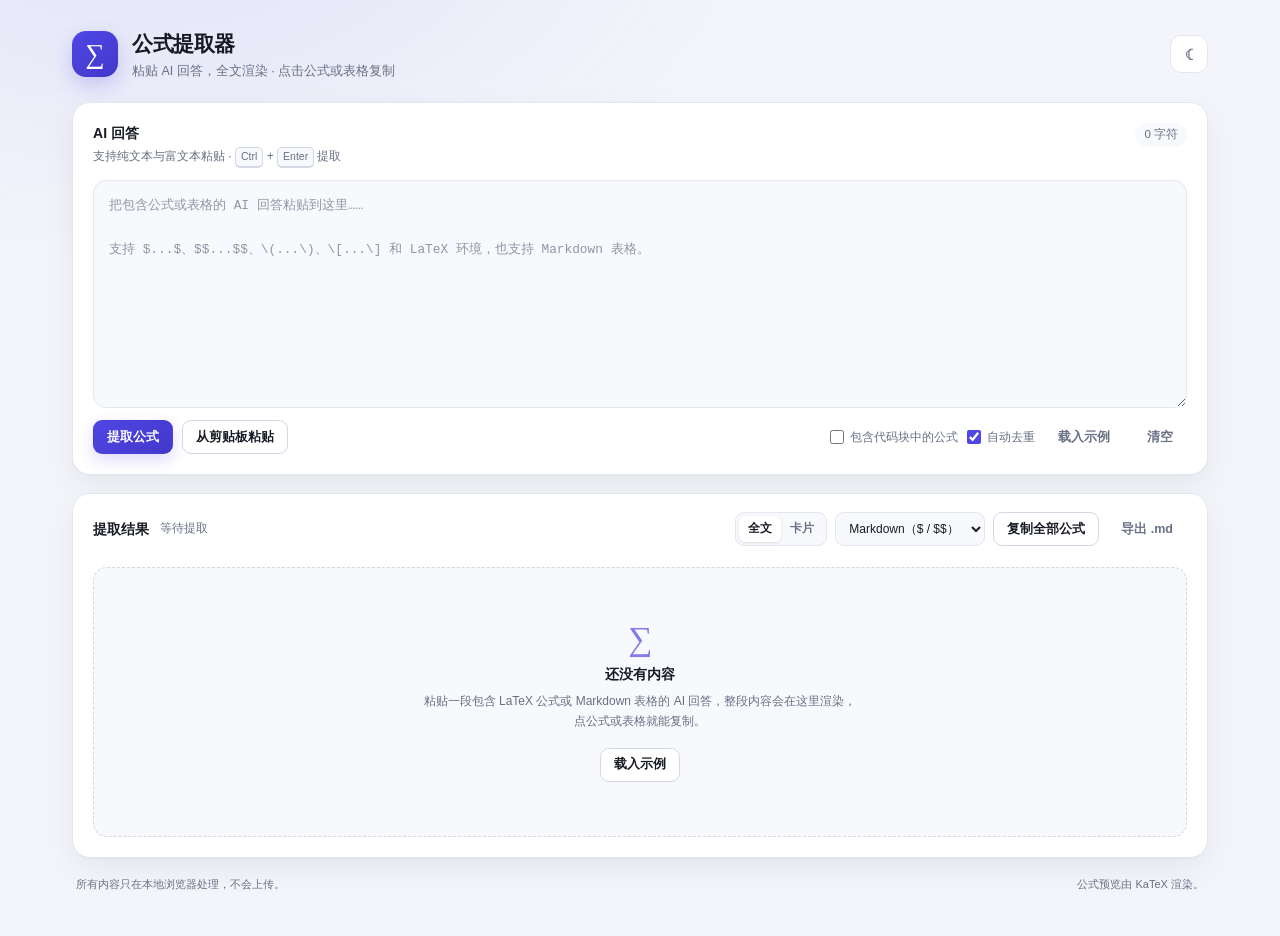
==== index.html @ adb95795 "feat: add cross-selection LaTeX/table copy, full Markdown copy, and Formula Sheet drawer" ====
<!doctype html>
<html lang="zh-CN">
<head>
  <!--
KaTeX is bundled under the MIT License.

The MIT License (MIT)

Copyright (c) 2013-2020 Khan Academy and other contributors

Permission is hereby granted, free of charge, to any person obtaining a copy
of this software and associated documentation files (the "Software"), to deal
in the Software without restriction, including without limitation the rights
to use, copy, modify, merge, publish, distribute, sublicense, and/or sell
copies of the Software, and to permit persons to whom the Software is
furnished to do so, subject to the following conditions:

The above copyright notice and this permission notice shall be included in all
copies or substantial portions of the Software.

THE SOFTWARE IS PROVIDED "AS IS", WITHOUT WARRANTY OF ANY KIND, EXPRESS OR
IMPLIED, INCLUDING BUT NOT LIMITED TO THE WARRANTIES OF MERCHANTABILITY,
FITNESS FOR A PARTICULAR PURPOSE AND NONINFRINGEMENT. IN NO EVENT SHALL THE
AUTHORS OR COPYRIGHT HOLDERS BE LIABLE FOR ANY CLAIM, DAMAGES OR OTHER
LIABILITY, WHETHER IN AN ACTION OF CONTRACT, TORT OR OTHERWISE, ARISING FROM,
OUT OF OR IN CONNECTION WITH THE SOFTWARE OR THE USE OR OTHER DEALINGS IN THE
SOFTWARE.
-->
  <meta charset="utf-8">
  <meta name="viewport" content="width=device-width, initial-scale=1">
  <title>公式提取器</title>
  <script>
    (function () {
      var theme = '';
      try {
        var saved = JSON.parse(localStorage.getItem('formula-extractor:v1') || 'null');
        if (saved) theme = saved.theme;
      } catch (error) {
        theme = '';
      }
      if (theme !== 'dark' && theme !== 'light') {
        theme = window.matchMedia && window.matchMedia('(prefers-color-scheme: dark)').matches ? 'dark' : 'light';
      }
      document.documentElement.dataset.theme = theme;
    })();
  </script>
  <style id="katex-css">@font-face{font-display:block;font-family:KaTeX_AMS;font-style:normal;font-weight:400;src:url([data-uri]) format("woff2")}@font-face{font-display:block;font-family:KaTeX_Caligraphic;font-style:normal;font-weight:700;src:url([data-uri]) format("woff2")}@font-face{font-display:block;font-family:KaTeX_Caligraphic;font-style:normal;font-weight:400;src:url([data-uri]) format("woff2")}@font-face{font-display:block;font-family:KaTeX_Fraktur;font-style:normal;font-weight:700;src:url([data-uri]) format("woff2")}@font-face{font-display:block;font-family:KaTeX_Fraktur;font-style:normal;font-weight:400;src:url([data-uri]) format("woff2")}@font-face{font-display:block;font-family:KaTeX_Main;font-style:normal;font-weight:700;src:url([data-uri]) format("woff2")}@font-face{font-display:block;font-family:KaTeX_Main;font-style:italic;font-weight:700;src:url([data-uri]) format("woff2")}@font-face{font-display:block;font-family:KaTeX_Main;font-style:italic;font-weight:400;src:url([data-uri]) format("woff2")}@font-face{font-display:block;font-family:KaTeX_Main;font-style:normal;font-weight:400;src:url([data-uri]) format("woff2")}@font-face{font-display:block;font-family:KaTeX_Math;font-style:italic;font-weight:700;src:url([data-uri]) format("woff2")}@font-face{font-display:block;font-family:KaTeX_Math;font-style:italic;font-weight:400;src:url([data-uri]) format("woff2")}@font-face{font-display:block;font-family:"KaTeX_SansSerif";font-style:normal;font-weight:700;src:url([data-uri]) format("woff2")}@font-face{font-display:block;font-family:"KaTeX_SansSerif";font-style:italic;font-weight:400;src:url([data-uri]) format("woff2")}@font-face{font-display:block;font-family:"KaTeX_SansSerif";font-style:normal;font-weight:400;src:url([data-uri]) format("woff2")}@font-face{font-display:block;font-family:KaTeX_Script;font-style:normal;font-weight:400;src:url([data-uri]) format("woff2")}@font-face{font-display:block;font-family:KaTeX_Size1;font-style:normal;font-weight:400;src:url([data-uri]) format("woff2")}@font-face{font-display:block;font-family:KaTeX_Size2;font-style:normal;font-weight:400;src:url([data-uri]) format("woff2")}@font-face{font-display:block;font-family:KaTeX_Size3;font-style:normal;font-weight:400;src:url([data-uri]) format("woff2")}@font-face{font-display:block;font-family:KaTeX_Size4;font-style:normal;font-weight:400;src:url([data-uri]) format("woff2")}@font-face{font-display:block;font-family:KaTeX_Typewriter;font-style:normal;font-weight:400;src:url([data-uri]) format("woff2")}.katex{font:normal 1.21em KaTeX_Main,math,Times New Roman,serif;line-height:1.2;position:relative;text-indent:0;text-rendering:auto}.katex *{-ms-high-contrast-adjust:none!important;border-color:currentColor}.katex .katex-version:after{content:"0.19.1"}.katex .katex-mathml{border:0;-webkit-clip-path:inset(50%);clip-path:inset(50%);height:1px;overflow:hidden;padding:0;position:absolute;width:1px}.katex .katex-html>.katex-newline{display:block}.katex .katex-base{position:relative;white-space:nowrap;width:-webkit-min-content;width:-moz-min-content;width:min-content}.katex .katex-base,.katex .katex-strut{display:inline-block}.katex .textbf{font-weight:700}.katex .textit{font-style:italic}.katex .textrm{font-family:KaTeX_Main}.katex .textsf{font-family:KaTeX_SansSerif}.katex .texttt{font-family:KaTeX_Typewriter}.katex .mathnormal{font-family:KaTeX_Math;font-style:italic}.katex .mathit{font-family:KaTeX_Main;font-style:italic}.katex .mathrm{font-style:normal}.katex .mathbf{font-family:KaTeX_Main;font-weight:700}.katex .boldsymbol{font-family:KaTeX_Math;font-style:italic;font-weight:700}.katex .amsrm,.katex .mathbb,.katex .textbb{font-family:KaTeX_AMS}.katex .mathcal{font-family:KaTeX_Caligraphic}.katex .mathfrak,.katex .textfrak{font-family:KaTeX_Fraktur}.katex .mathboldfrak,.katex .textboldfrak{font-family:KaTeX_Fraktur;font-weight:700}.katex .mathtt{font-family:KaTeX_Typewriter}.katex .mathscr,.katex .textscr{font-family:KaTeX_Script}.katex .mathsf,.katex .textsf{font-family:KaTeX_SansSerif}.katex .mathboldsf,.katex .textboldsf{font-family:KaTeX_SansSerif;font-weight:700}.katex .mathitsf,.katex .mathsfit,.katex .textitsf{font-family:KaTeX_SansSerif;font-style:italic}.katex .mainrm{font-family:KaTeX_Main;font-style:normal}.katex .vlist-t{border-collapse:collapse;display:inline-table;table-layout:fixed}.katex .vlist-r{display:table-row}.katex .vlist{display:table-cell;position:relative;vertical-align:bottom}.katex .vlist>span{display:block;height:0;position:relative}.katex .vlist>span>span{display:inline-block}.katex .vlist>span>.pstrut{overflow:hidden;width:0}.katex .vlist-t2{margin-right:-2px}.katex .vlist-s{display:table-cell;font-size:1px;min-width:2px;vertical-align:bottom;width:2px}.katex .katex-vbox{align-items:baseline;display:inline-flex;flex-direction:column}.katex .katex-thinbox{display:inline-flex;flex-direction:row;max-width:0;width:0}.katex .msupsub{text-align:left}.katex .mfrac>span>span{text-align:center}.katex .mfrac .frac-line{border-bottom-style:solid;display:inline-block;width:100%}.katex .katex-hdashline,.katex .katex-hline,.katex .katex-overline .overline-line,.katex .katex-rule,.katex .katex-underline .underline-line,.katex .mfrac .frac-line{min-height:1px}.katex .mspace{display:inline-block}.katex .katex-smash{display:inline;line-height:0}.katex .clap,.katex .llap,.katex .rlap{position:relative;width:0}.katex .clap>.katex-inner,.katex .llap>.katex-inner,.katex .rlap>.katex-inner{position:absolute}.katex .clap>.katex-fix,.katex .llap>.katex-fix,.katex .rlap>.katex-fix{display:inline-block}.katex .llap>.katex-inner{right:0}.katex .clap>.katex-inner,.katex .rlap>.katex-inner{left:0}.katex .clap>.katex-inner>span{margin-left:-50%;margin-right:50%}.katex .katex-rule{border:0 solid;display:inline-block;position:relative}.katex .katex-hline,.katex .katex-overline .overline-line,.katex .katex-underline .underline-line{border-bottom-style:solid;display:inline-block;width:100%}.katex .katex-hdashline{border-bottom-style:dashed;display:inline-block;width:100%}.katex .sqrt>.katex-root{margin-left:.2777777778em;margin-right:-.5555555556em}.katex .fontsize-ensurer.reset-size1.size1,.katex .katex-sizing.reset-size1.size1{font-size:1em}.katex .fontsize-ensurer.reset-size1.size2,.katex .katex-sizing.reset-size1.size2{font-size:1.2em}.katex .fontsize-ensurer.reset-size1.size3,.katex .katex-sizing.reset-size1.size3{font-size:1.4em}.katex .fontsize-ensurer.reset-size1.size4,.katex .katex-sizing.reset-size1.size4{font-size:1.6em}.katex .fontsize-ensurer.reset-size1.size5,.katex .katex-sizing.reset-size1.size5{font-size:1.8em}.katex .fontsize-ensurer.reset-size1.size6,.katex .katex-sizing.reset-size1.size6{font-size:2em}.katex .fontsize-ensurer.reset-size1.size7,.katex .katex-sizing.reset-size1.size7{font-size:2.4em}.katex .fontsize-ensurer.reset-size1.size8,.katex .katex-sizing.reset-size1.size8{font-size:2.88em}.katex .fontsize-ensurer.reset-size1.size9,.katex .katex-sizing.reset-size1.size9{font-size:3.456em}.katex .fontsize-ensurer.reset-size1.size10,.katex .katex-sizing.reset-size1.size10{font-size:4.148em}.katex .fontsize-ensurer.reset-size1.size11,.katex .katex-sizing.reset-size1.size11{font-size:4.976em}.katex .fontsize-ensurer.reset-size2.size1,.katex .katex-sizing.reset-size2.size1{font-size:.8333333333em}.katex .fontsize-ensurer.reset-size2.size2,.katex .katex-sizing.reset-size2.size2{font-size:1em}.katex .fontsize-ensurer.reset-size2.size3,.katex .katex-sizing.reset-size2.size3{font-size:1.1666666667em}.katex .fontsize-ensurer.reset-size2.size4,.katex .katex-sizing.reset-size2.size4{font-size:1.3333333333em}.katex .fontsize-ensurer.reset-size2.size5,.katex .katex-sizing.reset-size2.size5{font-size:1.5em}.katex .fontsize-ensurer.reset-size2.size6,.katex .katex-sizing.reset-size2.size6{font-size:1.6666666667em}.katex .fontsize-ensurer.reset-size2.size7,.katex .katex-sizing.reset-size2.size7{font-size:2em}.katex .fontsize-ensurer.reset-size2.size8,.katex .katex-sizing.reset-size2.size8{font-size:2.4em}.katex .fontsize-ensurer.reset-size2.size9,.katex .katex-sizing.reset-size2.size9{font-size:2.88em}.katex .fontsize-ensurer.reset-size2.size10,.katex .katex-sizing.reset-size2.size10{font-size:3.4566666667em}.katex .fontsize-ensurer.reset-size2.size11,.katex .katex-sizing.reset-size2.size11{font-size:4.1466666667em}.katex .fontsize-ensurer.reset-size3.size1,.katex .katex-sizing.reset-size3.size1{font-size:.7142857143em}.katex .fontsize-ensurer.reset-size3.size2,.katex .katex-sizing.reset-size3.size2{font-size:.8571428571em}.katex .fontsize-ensurer.reset-size3.size3,.katex .katex-sizing.reset-size3.size3{font-size:1em}.katex .fontsize-ensurer.reset-size3.size4,.katex .katex-sizing.reset-size3.size4{font-size:1.1428571429em}.katex .fontsize-ensurer.reset-size3.size5,.katex .katex-sizing.reset-size3.size5{font-size:1.2857142857em}.katex .fontsize-ensurer.reset-size3.size6,.katex .katex-sizing.reset-size3.size6{font-size:1.4285714286em}.katex .fontsize-ensurer.reset-size3.size7,.katex .katex-sizing.reset-size3.size7{font-size:1.7142857143em}.katex .fontsize-ensurer.reset-size3.size8,.katex .katex-sizing.reset-size3.size8{font-size:2.0571428571em}.katex .fontsize-ensurer.reset-size3.size9,.katex .katex-sizing.reset-size3.size9{font-size:2.4685714286em}.katex .fontsize-ensurer.reset-size3.size10,.katex .katex-sizing.reset-size3.size10{font-size:2.9628571429em}.katex .fontsize-ensurer.reset-size3.size11,.katex .katex-sizing.reset-size3.size11{font-size:3.5542857143em}.katex .fontsize-ensurer.reset-size4.size1,.katex .katex-sizing.reset-size4.size1{font-size:.625em}.katex .fontsize-ensurer.reset-size4.size2,.katex .katex-sizing.reset-size4.size2{font-size:.75em}.katex .fontsize-ensurer.reset-size4.size3,.katex .katex-sizing.reset-size4.size3{font-size:.875em}.katex .fontsize-ensurer.reset-size4.size4,.katex .katex-sizing.reset-size4.size4{font-size:1em}.katex .fontsize-ensurer.reset-size4.size5,.katex .katex-sizing.reset-size4.size5{font-size:1.125em}.katex .fontsize-ensurer.reset-size4.size6,.katex .katex-sizing.reset-size4.size6{font-size:1.25em}.katex .fontsize-ensurer.reset-size4.size7,.katex .katex-sizing.reset-size4.size7{font-size:1.5em}.katex .fontsize-ensurer.reset-size4.size8,.katex .katex-sizing.reset-size4.size8{font-size:1.8em}.katex .fontsize-ensurer.reset-size4.size9,.katex .katex-sizing.reset-size4.size9{font-size:2.16em}.katex .fontsize-ensurer.reset-size4.size10,.katex .katex-sizing.reset-size4.size10{font-size:2.5925em}.katex .fontsize-ensurer.reset-size4.size11,.katex .katex-sizing.reset-size4.size11{font-size:3.11em}.katex .fontsize-ensurer.reset-size5.size1,.katex .katex-sizing.reset-size5.size1{font-size:.5555555556em}.katex .fontsize-ensurer.reset-size5.size2,.katex .katex-sizing.reset-size5.size2{font-size:.6666666667em}.katex .fontsize-ensurer.reset-size5.size3,.katex .katex-sizing.reset-size5.size3{font-size:.7777777778em}.katex .fontsize-ensurer.reset-size5.size4,.katex .katex-sizing.reset-size5.size4{font-size:.8888888889em}.katex .fontsize-ensurer.reset-size5.size5,.katex .katex-sizing.reset-size5.size5{font-size:1em}.katex .fontsize-ensurer.reset-size5.size6,.katex .katex-sizing.reset-size5.size6{font-size:1.1111111111em}.katex .fontsize-ensurer.reset-size5.size7,.katex .katex-sizing.reset-size5.size7{font-size:1.3333333333em}.katex .fontsize-ensurer.reset-size5.size8,.katex .katex-sizing.reset-size5.size8{font-size:1.6em}.katex .fontsize-ensurer.reset-size5.size9,.katex .katex-sizing.reset-size5.size9{font-size:1.92em}.katex .fontsize-ensurer.reset-size5.size10,.katex .katex-sizing.reset-size5.size10{font-size:2.3044444444em}.katex .fontsize-ensurer.reset-size5.size11,.katex .katex-sizing.reset-size5.size11{font-size:2.7644444444em}.katex .fontsize-ensurer.reset-size6.size1,.katex .katex-sizing.reset-size6.size1{font-size:.5em}.katex .fontsize-ensurer.reset-size6.size2,.katex .katex-sizing.reset-size6.size2{font-size:.6em}.katex .fontsize-ensurer.reset-size6.size3,.katex .katex-sizing.reset-size6.size3{font-size:.7em}.katex .fontsize-ensurer.reset-size6.size4,.katex .katex-sizing.reset-size6.size4{font-size:.8em}.katex .fontsize-ensurer.reset-size6.size5,.katex .katex-sizing.reset-size6.size5{font-size:.9em}.katex .fontsize-ensurer.reset-size6.size6,.katex .katex-sizing.reset-size6.size6{font-size:1em}.katex .fontsize-ensurer.reset-size6.size7,.katex .katex-sizing.reset-size6.size7{font-size:1.2em}.katex .fontsize-ensurer.reset-size6.size8,.katex .katex-sizing.reset-size6.size8{font-size:1.44em}.katex .fontsize-ensurer.reset-size6.size9,.katex .katex-sizing.reset-size6.size9{font-size:1.728em}.katex .fontsize-ensurer.reset-size6.size10,.katex .katex-sizing.reset-size6.size10{font-size:2.074em}.katex .fontsize-ensurer.reset-size6.size11,.katex .katex-sizing.reset-size6.size11{font-size:2.488em}.katex .fontsize-ensurer.reset-size7.size1,.katex .katex-sizing.reset-size7.size1{font-size:.4166666667em}.katex .fontsize-ensurer.reset-size7.size2,.katex .katex-sizing.reset-size7.size2{font-size:.5em}.katex .fontsize-ensurer.reset-size7.size3,.katex .katex-sizing.reset-size7.size3{font-size:.5833333333em}.katex .fontsize-ensurer.reset-size7.size4,.katex .katex-sizing.reset-size7.size4{font-size:.6666666667em}.katex .fontsize-ensurer.reset-size7.size5,.katex .katex-sizing.reset-size7.size5{font-size:.75em}.katex .fontsize-ensurer.reset-size7.size6,.katex .katex-sizing.reset-size7.size6{font-size:.8333333333em}.katex .fontsize-ensurer.reset-size7.size7,.katex .katex-sizing.reset-size7.size7{font-size:1em}.katex .fontsize-ensurer.reset-size7.size8,.katex .katex-sizing.reset-size7.size8{font-size:1.2em}.katex .fontsize-ensurer.reset-size7.size9,.katex .katex-sizing.reset-size7.size9{font-size:1.44em}.katex .fontsize-ensurer.reset-size7.size10,.katex .katex-sizing.reset-size7.size10{font-size:1.7283333333em}.katex .fontsize-ensurer.reset-size7.size11,.katex .katex-sizing.reset-size7.size11{font-size:2.0733333333em}.katex .fontsize-ensurer.reset-size8.size1,.katex .katex-sizing.reset-size8.size1{font-size:.3472222222em}.katex .fontsize-ensurer.reset-size8.size2,.katex .katex-sizing.reset-size8.size2{font-size:.4166666667em}.katex .fontsize-ensurer.reset-size8.size3,.katex .katex-sizing.reset-size8.size3{font-size:.4861111111em}.katex .fontsize-ensurer.reset-size8.size4,.katex .katex-sizing.reset-size8.size4{font-size:.5555555556em}.katex .fontsize-ensurer.reset-size8.size5,.katex .katex-sizing.reset-size8.size5{font-size:.625em}.katex .fontsize-ensurer.reset-size8.size6,.katex .katex-sizing.reset-size8.size6{font-size:.6944444444em}.katex .fontsize-ensurer.reset-size8.size7,.katex .katex-sizing.reset-size8.size7{font-size:.8333333333em}.katex .fontsize-ensurer.reset-size8.size8,.katex .katex-sizing.reset-size8.size8{font-size:1em}.katex .fontsize-ensurer.reset-size8.size9,.katex .katex-sizing.reset-size8.size9{font-size:1.2em}.katex .fontsize-ensurer.reset-size8.size10,.katex .katex-sizing.reset-size8.size10{font-size:1.4402777778em}.katex .fontsize-ensurer.reset-size8.size11,.katex .katex-sizing.reset-size8.size11{font-size:1.7277777778em}.katex .fontsize-ensurer.reset-size9.size1,.katex .katex-sizing.reset-size9.size1{font-size:.2893518519em}.katex .fontsize-ensurer.reset-size9.size2,.katex .katex-sizing.reset-size9.size2{font-size:.3472222222em}.katex .fontsize-ensurer.reset-size9.size3,.katex .katex-sizing.reset-size9.size3{font-size:.4050925926em}.katex .fontsize-ensurer.reset-size9.size4,.katex .katex-sizing.reset-size9.size4{font-size:.462962963em}.katex .fontsize-ensurer.reset-size9.size5,.katex .katex-sizing.reset-size9.size5{font-size:.5208333333em}.katex .fontsize-ensurer.reset-size9.size6,.katex .katex-sizing.reset-size9.size6{font-size:.5787037037em}.katex .fontsize-ensurer.reset-size9.size7,.katex .katex-sizing.reset-size9.size7{font-size:.6944444444em}.katex .fontsize-ensurer.reset-size9.size8,.katex .katex-sizing.reset-size9.size8{font-size:.8333333333em}.katex .fontsize-ensurer.reset-size9.size9,.katex .katex-sizing.reset-size9.size9{font-size:1em}.katex .fontsize-ensurer.reset-size9.size10,.katex .katex-sizing.reset-size9.size10{font-size:1.2002314815em}.katex .fontsize-ensurer.reset-size9.size11,.katex .katex-sizing.reset-size9.size11{font-size:1.4398148148em}.katex .fontsize-ensurer.reset-size10.size1,.katex .katex-sizing.reset-size10.size1{font-size:.2410800386em}.katex .fontsize-ensurer.reset-size10.size2,.katex .katex-sizing.reset-size10.size2{font-size:.2892960463em}.katex .fontsize-ensurer.reset-size10.size3,.katex .katex-sizing.reset-size10.size3{font-size:.337512054em}.katex .fontsize-ensurer.reset-size10.size4,.katex .katex-sizing.reset-size10.size4{font-size:.3857280617em}.katex .fontsize-ensurer.reset-size10.size5,.katex .katex-sizing.reset-size10.size5{font-size:.4339440694em}.katex .fontsize-ensurer.reset-size10.size6,.katex .katex-sizing.reset-size10.size6{font-size:.4821600771em}.katex .fontsize-ensurer.reset-size10.size7,.katex .katex-sizing.reset-size10.size7{font-size:.5785920926em}.katex .fontsize-ensurer.reset-size10.size8,.katex .katex-sizing.reset-size10.size8{font-size:.6943105111em}.katex .fontsize-ensurer.reset-size10.size9,.katex .katex-sizing.reset-size10.size9{font-size:.8331726133em}.katex .fontsize-ensurer.reset-size10.size10,.katex .katex-sizing.reset-size10.size10{font-size:1em}.katex .fontsize-ensurer.reset-size10.size11,.katex .katex-sizing.reset-size10.size11{font-size:1.1996142719em}.katex .fontsize-ensurer.reset-size11.size1,.katex .katex-sizing.reset-size11.size1{font-size:.2009646302em}.katex .fontsize-ensurer.reset-size11.size2,.katex .katex-sizing.reset-size11.size2{font-size:.2411575563em}.katex .fontsize-ensurer.reset-size11.size3,.katex .katex-sizing.reset-size11.size3{font-size:.2813504823em}.katex .fontsize-ensurer.reset-size11.size4,.katex .katex-sizing.reset-size11.size4{font-size:.3215434084em}.katex .fontsize-ensurer.reset-size11.size5,.katex .katex-sizing.reset-size11.size5{font-size:.3617363344em}.katex .fontsize-ensurer.reset-size11.size6,.katex .katex-sizing.reset-size11.size6{font-size:.4019292605em}.katex .fontsize-ensurer.reset-size11.size7,.katex .katex-sizing.reset-size11.size7{font-size:.4823151125em}.katex .fontsize-ensurer.reset-size11.size8,.katex .katex-sizing.reset-size11.size8{font-size:.578778135em}.katex .fontsize-ensurer.reset-size11.size9,.katex .katex-sizing.reset-size11.size9{font-size:.6945337621em}.katex .fontsize-ensurer.reset-size11.size10,.katex .katex-sizing.reset-size11.size10{font-size:.8336012862em}.katex .fontsize-ensurer.reset-size11.size11,.katex .katex-sizing.reset-size11.size11{font-size:1em}.katex .delimsizing.size1{font-family:KaTeX_Size1}.katex .delimsizing.size2{font-family:KaTeX_Size2}.katex .delimsizing.size3{font-family:KaTeX_Size3}.katex .delimsizing.size4{font-family:KaTeX_Size4}.katex .delimsizing.mult .delim-size1>span{font-family:KaTeX_Size1}.katex .delimsizing.mult .delim-size4>span{font-family:KaTeX_Size4}.katex .nulldelimiter{display:inline-block;width:.12em}.katex .delimcenter,.katex .op-symbol{position:relative}.katex .op-symbol.small-op{font-family:KaTeX_Size1}.katex .op-symbol.large-op{font-family:KaTeX_Size2}.katex .katex-accent>.vlist-t,.katex .op-limits>.vlist-t{text-align:center}.katex .katex-accent .accent-body{position:relative}.katex .katex-accent .accent-body:not(.accent-full){width:0}.katex .katex-overlay{display:block}.katex .mtable .vertical-separator{display:inline-block;min-width:1px}.katex .mtable .arraycolsep{display:inline-block}.katex .mtable .col-align-c>.vlist-t{text-align:center}.katex .mtable .col-align-l>.vlist-t{text-align:left}.katex .mtable .col-align-r>.vlist-t{text-align:right}.katex .svg-align{text-align:left}.katex svg{fill:currentColor;stroke:currentColor;display:block;height:inherit;position:absolute;width:100%}.katex svg path{stroke:none}.katex svg{fill-rule:nonzero;fill-opacity:1;stroke-width:1;stroke-linecap:butt;stroke-linejoin:miter;stroke-miterlimit:4;stroke-dasharray:none;stroke-dashoffset:0;stroke-opacity:1}.katex img{border-style:none;max-height:none;max-width:none;min-height:0;min-width:0}.katex .katex-stretchy{display:block;overflow:hidden;position:relative;width:100%}.katex .katex-stretchy:after,.katex .katex-stretchy:before{content:""}.katex .hide-tail{overflow:hidden;position:relative;width:100%}.katex .halfarrow-left{left:0;overflow:hidden;position:absolute;width:50.2%}.katex .halfarrow-right{overflow:hidden;position:absolute;right:0;width:50.2%}.katex .brace-left{left:0;overflow:hidden;position:absolute;width:25.1%}.katex .brace-center{left:25%;overflow:hidden;position:absolute;width:50%}.katex .brace-right{overflow:hidden;position:absolute;right:0;width:25.1%}.katex .x-arrow-pad{padding:0 .5em}.katex .cd-arrow-pad{padding:0 .55556em 0 .27778em}.katex .mover,.katex .munder,.katex .x-arrow{text-align:center}.katex .boxpad{padding:0 .3em}.katex .fbox,.katex .fcolorbox{border:.04em solid;box-sizing:border-box}.katex .cancel-pad{padding:0 .2em}.katex .cancel-lap{margin-left:-.2em;margin-right:-.2em}.katex .katex-sout{border-bottom-style:solid;border-bottom-width:.08em}.katex .angl{border-right:.049em solid;border-top:.049em solid;box-sizing:border-box;margin-right:.03889em}.katex .anglpad{padding:0 .03889em}.katex .reflectbox{display:inline-block;transform:scaleX(-1)}.katex .eqn-num:before{content:"(" counter(katexEqnNo) ")";counter-increment:katexEqnNo}.katex .mml-eqn-num:before{content:"(" counter(mmlEqnNo) ")";counter-increment:mmlEqnNo}.katex .mtr-glue{width:50%}.katex .cd-vert-arrow{display:inline-block;position:relative}.katex .cd-label-left{display:inline-block;position:absolute;right:calc(50% + .3em);text-align:left}.katex .cd-label-right{display:inline-block;left:calc(50% + .3em);position:absolute;text-align:right}.katex-display{display:block;margin:1em 0;text-align:center}.katex-display>.katex{display:block;text-align:center;white-space:nowrap}.katex-display>.katex>.katex-html{display:block;position:relative}.katex-display>.katex>.katex-html>.katex-tag{position:absolute;right:0}.katex-display.leqno>.katex>.katex-html>.katex-tag{left:0;right:auto}.katex-display.fleqn>.katex{padding-left:2em;text-align:left}body{counter-reset:katexEqnNo mmlEqnNo}
</style>
  <style id="app-css">:root {
  color-scheme: light;
  --bg: #f4f5fa;
  --glow: rgba(99, 102, 241, 0.12);
  --panel: #ffffff;
  --panel-soft: #f8f9fc;
  --border: #e4e7ef;
  --border-strong: #d3d8e4;
  --text: #171a23;
  --muted: #687084;
  --accent: #4f46e5;
  --accent-strong: #4338ca;
  --primary-1: #4f46e5;
  --primary-2: #4338ca;
  --accent-soft: #eef1ff;
  --accent-border: #c7ccff;
  --inline: #2563eb;
  --inline-bg: #eaf1ff;
  --display: #7c3aed;
  --display-bg: #f2ecff;
  --html: #047857;
  --html-bg: #e7f8f0;
  --code: #b45309;
  --code-bg: #fff7e6;
  --danger: #dc2626;
  --danger-soft: rgba(220, 38, 38, 0.1);
  --warn: #b45309;
  --warn-bg: #fff8e6;
  --warn-border: #f2d38c;
  --info-bg: #eef4ff;
  --info-border: #c9d8ff;
  --code-surface: #f5f6fa;
  --table-stripe: #fafbfe;
  --shadow: 0 1px 2px rgba(16, 24, 40, 0.04), 0 12px 32px rgba(16, 24, 40, 0.06);
  --toast-bg: #171a23;
  --toast-text: #ffffff;
}

[data-theme="dark"] {
  color-scheme: dark;
  --bg: #0c0e14;
  --glow: rgba(129, 140, 248, 0.1);
  --panel: #141721;
  --panel-soft: #191d29;
  --border: #262b3a;
  --border-strong: #343b4e;
  --text: #e8eaf2;
  --muted: #98a1b5;
  --accent: #818cf8;
  --accent-strong: #a5b4fc;
  --primary-1: #4f46e5;
  --primary-2: #4338ca;
  --accent-soft: #1c2140;
  --accent-border: #3a4180;
  --inline: #93c5fd;
  --inline-bg: #14263d;
  --display: #c4b5fd;
  --display-bg: #241b3d;
  --html: #6ee7b7;
  --html-bg: #102a24;
  --code: #fbbf24;
  --code-bg: #2a2314;
  --danger: #f87171;
  --danger-soft: rgba(248, 113, 113, 0.12);
  --warn: #fbbf24;
  --warn-bg: #2a2314;
  --warn-border: #5c4a1e;
  --info-bg: #152238;
  --info-border: #2b4570;
  --code-surface: #0e1119;
  --table-stripe: #11141d;
  --shadow: 0 1px 2px rgba(0, 0, 0, 0.3), 0 16px 40px rgba(0, 0, 0, 0.24);
  --toast-bg: #e8eaf2;
  --toast-text: #141721;
}

*,
*::before,
*::after {
  box-sizing: border-box;
}

[hidden] {
  display: none !important;
}

html {
  scroll-behavior: smooth;
}

body {
  margin: 0;
  min-height: 100vh;
  background: var(--bg);
  color: var(--text);
  font-family: -apple-system, BlinkMacSystemFont, "Segoe UI", "Microsoft YaHei", "PingFang SC", sans-serif;
  font-size: 14px;
  line-height: 1.5;
  -webkit-font-smoothing: antialiased;
}

body::before {
  content: "";
  position: fixed;
  inset: 0;
  z-index: 0;
  pointer-events: none;
  background: radial-gradient(900px 520px at 12% -10%, var(--glow), transparent 68%);
}

::selection {
  background: var(--accent-border);
  color: var(--text);
}

h1,
h2,
h3,
p {
  margin: 0;
}

button,
input,
select,
textarea {
  font: inherit;
  color: inherit;
}

button {
  cursor: pointer;
}

:focus-visible {
  outline: 2px solid var(--accent);
  outline-offset: 2px;
}

.app {
  position: relative;
  z-index: 1;
  width: min(1180px, 100%);
  margin: 0 auto;
  padding: 28px 22px 44px;
}

.app-header {
  display: flex;
  align-items: center;
  justify-content: space-between;
  gap: 20px;
  margin-bottom: 22px;
}

.brand {
  display: flex;
  align-items: center;
  gap: 14px;
  min-width: 0;
}

.brand-mark {
  display: grid;
  place-items: center;
  width: 46px;
  height: 46px;
  flex: 0 0 auto;
  border-radius: 14px;
  background: linear-gradient(145deg, var(--primary-1), var(--primary-2));
  color: #fff;
  font-family: Georgia, "Times New Roman", serif;
  font-size: 27px;
  line-height: 1;
  box-shadow: 0 8px 20px rgba(79, 70, 229, 0.24);
}

.brand h1 {
  font-size: 21px;
  font-weight: 700;
  letter-spacing: -0.02em;
}

.brand p {
  margin-top: 2px;
  color: var(--muted);
  font-size: 12.5px;
}

.header-actions {
  display: flex;
  align-items: center;
  gap: 8px;
}

.icon-btn {
  display: grid;
  place-items: center;
  width: 38px;
  height: 38px;
  border: 1px solid var(--border);
  border-radius: 11px;
  background: var(--panel);
  color: var(--muted);
  font-size: 18px;
  line-height: 1;
  transition: border-color 0.16s ease, color 0.16s ease, transform 0.16s ease;
}

.icon-btn:hover {
  border-color: var(--border-strong);
  color: var(--text);
  transform: translateY(-1px);
}

main {
  display: grid;
  gap: 18px;
}

.panel {
  border: 1px solid var(--border);
  border-radius: 18px;
  background: var(--panel);
  box-shadow: var(--shadow);
}

.input-panel {
  padding: 20px;
}

.panel-head {
  display: flex;
  align-items: flex-start;
  justify-content: space-between;
  gap: 16px;
  margin-bottom: 12px;
}

.panel-head h2,
.results-head h2 {
  font-size: 14px;
  font-weight: 700;
  letter-spacing: 0.01em;
}

.hint {
  margin-top: 3px;
  color: var(--muted);
  font-size: 12px;
}

kbd {
  display: inline-block;
  padding: 1px 5px;
  border: 1px solid var(--border-strong);
  border-bottom-width: 2px;
  border-radius: 5px;
  background: var(--panel-soft);
  color: var(--muted);
  font-family: inherit;
  font-size: 10.5px;
  line-height: 1.5;
}

.input-count {
  flex: 0 0 auto;
  padding: 3px 9px;
  border-radius: 999px;
  background: var(--panel-soft);
  color: var(--muted);
  font-size: 11.5px;
  font-variant-numeric: tabular-nums;
}

.input-area {
  display: block;
  width: 100%;
  min-height: 228px;
  max-height: 560px;
  padding: 14px 15px;
  resize: vertical;
  border: 1px solid var(--border);
  border-radius: 13px;
  background: var(--panel-soft);
  color: var(--text);
  font-family: "Cascadia Code", "SFMono-Regular", Consolas, "Liberation Mono", monospace;
  font-size: 12.8px;
  line-height: 1.72;
  transition: border-color 0.16s ease, box-shadow 0.16s ease;
}

.input-area::placeholder {
  color: var(--muted);
  opacity: 0.72;
}

.input-area:focus {
  outline: none;
  border-color: var(--accent-border);
  box-shadow: 0 0 0 3px var(--accent-soft);
}

.input-actions {
  display: flex;
  flex-wrap: wrap;
  align-items: center;
  gap: 9px;
  margin-top: 12px;
}

.action-spacer {
  flex: 1 1 16px;
}

.btn {
  display: inline-flex;
  align-items: center;
  justify-content: center;
  gap: 6px;
  min-height: 34px;
  padding: 6px 13px;
  border: 1px solid var(--border-strong);
  border-radius: 9px;
  background: var(--panel);
  color: var(--text);
  font-size: 12.5px;
  font-weight: 600;
  white-space: nowrap;
  transition: background 0.16s ease, border-color 0.16s ease, color 0.16s ease, transform 0.16s ease;
}

.btn:hover {
  border-color: var(--accent-border);
  background: var(--accent-soft);
}

.btn:active {
  transform: translateY(1px);
}

.btn.primary {
  border-color: transparent;
  background: linear-gradient(145deg, var(--primary-1), var(--primary-2));
  color: #fff;
  box-shadow: 0 6px 16px rgba(79, 70, 229, 0.2);
}

.btn.primary:hover {
  background: linear-gradient(145deg, var(--primary-2), var(--primary-2));
  border-color: transparent;
}

.btn.ghost {
  border-color: transparent;
  background: transparent;
  color: var(--muted);
  box-shadow: none;
}

.btn.ghost:hover {
  background: var(--panel-soft);
  color: var(--text);
}

.btn.ghost.danger:hover {
  background: var(--danger-soft);
  color: var(--danger);
}

.btn.tiny {
  min-height: 28px;
  padding: 4px 10px;
  border-radius: 8px;
  font-size: 11.5px;
}

.check {
  display: inline-flex;
  align-items: center;
  gap: 6px;
  color: var(--muted);
  font-size: 12px;
  cursor: pointer;
  user-select: none;
}

.check input {
  width: 14px;
  height: 14px;
  margin: 0;
  accent-color: var(--accent);
}

.notice {
  margin-top: 12px;
  padding: 9px 12px;
  border: 1px solid var(--info-border);
  border-radius: 10px;
  background: var(--info-bg);
  color: var(--text);
  font-size: 12px;
  line-height: 1.65;
}

.notice.warn {
  border-color: var(--warn-border);
  background: var(--warn-bg);
  color: var(--warn);
}

.results-panel {
  padding: 18px 20px 20px;
}

.results-head {
  display: flex;
  flex-wrap: wrap;
  align-items: center;
  justify-content: space-between;
  gap: 12px 18px;
  margin-bottom: 15px;
}

.results-title {
  display: flex;
  align-items: center;
  gap: 10px;
  min-width: 0;
}

.stats {
  color: var(--muted);
  font-size: 11.5px;
  font-variant-numeric: tabular-nums;
}

.results-tools {
  display: flex;
  flex-wrap: wrap;
  align-items: center;
  gap: 8px;
}

.segmented {
  display: inline-flex;
  padding: 3px;
  border: 1px solid var(--border);
  border-radius: 9px;
  background: var(--panel-soft);
}

.segmented button {
  min-height: 26px;
  padding: 3px 9px;
  border: 0;
  border-radius: 6px;
  background: transparent;
  color: var(--muted);
  font-size: 11.5px;
  font-weight: 600;
}

.segmented button:hover {
  color: var(--text);
}

.segmented button.active {
  background: var(--panel);
  color: var(--text);
  box-shadow: 0 1px 3px rgba(16, 24, 40, 0.12);
}

.search-box {
  display: inline-flex;
  align-items: center;
  gap: 5px;
  min-height: 34px;
  padding: 0 9px;
  border: 1px solid var(--border);
  border-radius: 9px;
  background: var(--panel-soft);
  color: var(--muted);
  transition: border-color 0.16s ease, box-shadow 0.16s ease;
}

.search-box:focus-within {
  border-color: var(--accent-border);
  box-shadow: 0 0 0 3px var(--accent-soft);
}

.search-box span {
  font-size: 16px;
  line-height: 1;
}

.search-box input {
  width: 128px;
  padding: 4px 0;
  border: 0;
  outline: 0;
  background: transparent;
  font-size: 12px;
}

.search-box input::placeholder {
  color: var(--muted);
}

.select {
  min-height: 34px;
  max-width: 210px;
  padding: 5px 9px;
  border: 1px solid var(--border);
  border-radius: 9px;
  background: var(--panel-soft);
  color: var(--text);
  font-size: 12px;
}

.results {
  display: flex;
  flex-direction: column;
  gap: 12px;
}

.formula-card {
  padding: 13px;
  border: 1px solid var(--border);
  border-radius: 14px;
  background: var(--panel);
  animation: card-in 0.18s ease-out both;
}

@keyframes card-in {
  from {
    opacity: 0;
    transform: translateY(4px);
  }
  to {
    opacity: 1;
    transform: translateY(0);
  }
}

.card-head {
  display: flex;
  align-items: center;
  justify-content: space-between;
  gap: 12px;
  margin-bottom: 9px;
}

.card-meta {
  display: flex;
  flex-wrap: wrap;
  align-items: center;
  gap: 6px;
  min-width: 0;
}

.formula-index {
  display: inline-grid;
  place-items: center;
  min-width: 22px;
  height: 22px;
  padding: 0 5px;
  border-radius: 6px;
  background: var(--panel-soft);
  color: var(--muted);
  font-family: "Cascadia Code", Consolas, monospace;
  font-size: 11px;
  font-variant-numeric: tabular-nums;
}

.badge {
  display: inline-flex;
  align-items: center;
  min-height: 21px;
  padding: 2px 7px;
  border-radius: 6px;
  font-size: 10.5px;
  font-weight: 700;
  letter-spacing: 0.02em;
}

.type-badge.inline {
  background: var(--inline-bg);
  color: var(--inline);
}

.type-badge.display {
  background: var(--display-bg);
  color: var(--display);
}

.origin-badge {
  background: var(--html-bg);
  color: var(--html);
}

.origin-badge.code {
  background: var(--code-bg);
  color: var(--code);
}

.wrapper-label {
  padding: 1px 6px;
  border: 1px solid var(--border);
  border-radius: 5px;
  color: var(--muted);
  font-family: "Cascadia Code", Consolas, monospace;
  font-size: 10.5px;
}

.card-actions {
  display: flex;
  flex: 0 0 auto;
  align-items: center;
  gap: 6px;
}

.formula-context {
  margin: 0 1px 8px;
  overflow: hidden;
  color: var(--muted);
  font-size: 11.5px;
  line-height: 1.6;
  text-overflow: ellipsis;
  white-space: nowrap;
}

.formula-preview {
  display: block;
  min-height: 56px;
  padding: 14px 16px;
  overflow-x: auto;
  overflow-y: hidden;
  border: 1px solid var(--border);
  border-radius: 10px;
  background: var(--panel-soft);
  text-align: center;
  cursor: copy;
  transition: border-color 0.16s ease, background-color 0.16s ease;
}

.formula-preview:hover {
  border-color: var(--accent-border);
  background: var(--accent-soft);
}

.formula-preview.is-inline {
  text-align: left;
}

.preview-error {
  color: var(--danger);
  font-family: "Cascadia Code", Consolas, monospace;
  font-size: 12px;
  text-align: left;
}

.formula-preview .katex {
  font-size: 1.14em;
}

.formula-preview .katex-display {
  margin: 0;
  overflow-x: auto;
  overflow-y: hidden;
}

.formula-source {
  display: block;
  width: 100%;
  min-height: 42px;
  max-height: 260px;
  margin-top: 9px;
  padding: 9px 11px;
  resize: vertical;
  border: 1px solid var(--border);
  border-radius: 9px;
  background: var(--code-surface);
  color: var(--text);
  font-family: "Cascadia Code", "SFMono-Regular", Consolas, "Liberation Mono", monospace;
  font-size: 12px;
  line-height: 1.65;
  transition: border-color 0.16s ease, box-shadow 0.16s ease;
}

.formula-source:focus {
  outline: none;
  border-color: var(--accent-border);
  box-shadow: 0 0 0 3px var(--accent-soft);
}

.formula-source.is-edited {
  border-color: var(--accent-border);
}

.doc-tip {
  margin: -3px 0 13px;
  padding: 7px 11px;
  border: 1px dashed var(--accent-border);
  border-radius: 9px;
  background: var(--accent-soft);
  color: var(--accent-strong);
  font-size: 11.5px;
}

.doc-tip::before {
  content: "⧉";
  margin-right: 6px;
}

.doc-view {
  padding: 2px 2px 4px;
}

.doc-body {
  max-width: 78ch;
  margin: 0 auto;
  font-size: 14.5px;
  line-height: 1.85;
  overflow-wrap: break-word;
}

.doc-body > *:last-child {
  margin-bottom: 0;
}

.doc-body p {
  margin: 0 0 15px;
}

.doc-body h1,
.doc-body h2,
.doc-body h3,
.doc-body h4,
.doc-body h5,
.doc-body h6 {
  margin: 24px 0 10px;
  font-weight: 700;
  line-height: 1.4;
  letter-spacing: -0.01em;
}

.doc-body h1:first-child,
.doc-body h2:first-child,
.doc-body h3:first-child,
.doc-body h4:first-child,
.doc-body h5:first-child,
.doc-body h6:first-child {
  margin-top: 0;
}

.doc-body h1 {
  font-size: 1.45em;
}

.doc-body h2 {
  font-size: 1.28em;
}

.doc-body h3 {
  font-size: 1.12em;
}

.doc-body h4,
.doc-body h5,
.doc-body h6 {
  font-size: 1em;
}

.doc-body ul,
.doc-body ol {
  margin: 0 0 15px;
  padding-left: 1.5em;
}

.doc-body li {
  margin: 4px 0;
}

.doc-body li > ul,
.doc-body li > ol {
  margin: 4px 0;
}

.doc-body blockquote {
  margin: 0 0 15px;
  padding: 8px 14px;
  border-left: 3px solid var(--accent-border);
  border-radius: 0 8px 8px 0;
  background: var(--panel-soft);
  color: var(--muted);
}

.doc-body blockquote > :last-child {
  margin-bottom: 0;
}

.doc-body pre {
  margin: 0 0 15px;
  padding: 12px 14px;
  overflow-x: auto;
  border: 1px solid var(--border);
  border-radius: 10px;
  background: var(--code-surface);
  font-size: 12.5px;
  line-height: 1.7;
}

.doc-body code {
  padding: 1px 5px;
  border-radius: 5px;
  background: var(--code-surface);
  font-family: "Cascadia Code", "SFMono-Regular", Consolas, "Liberation Mono", monospace;
  font-size: 0.92em;
}

.doc-body pre code {
  padding: 0;
  border-radius: 0;
  background: none;
  font-size: inherit;
  white-space: pre;
}

.doc-body pre .doc-formula {
  padding: 0 2px;
  background: transparent;
}

.doc-body pre .doc-formula .katex {
  font-size: 1em;
}

.doc-body table {
  width: 100%;
  margin: 0;
  border-collapse: collapse;
  font-size: 13px;
  line-height: 1.65;
}

.doc-body th,
.doc-body td {
  padding: 6px 10px;
  border: 1px solid var(--border);
  text-align: left;
  vertical-align: top;
}

.doc-body th {
  background: var(--panel-soft);
  font-weight: 600;
}

.doc-body th[data-align="center"],
.doc-body td[data-align="center"] {
  text-align: center;
}

.doc-body th[data-align="right"],
.doc-body td[data-align="right"] {
  text-align: right;
}

.doc-body tbody tr:nth-child(even) td {
  background: var(--table-stripe);
}

.doc-table {
  position: relative;
  margin: 0 0 16px;
}

.doc-table-scroll {
  overflow-x: auto;
  border-radius: 10px;
}

.doc-table-scroll table {
  cursor: copy;
}

.doc-table-copy {
  position: absolute;
  top: 7px;
  right: 7px;
  z-index: 2;
  min-height: 26px;
  padding: 3px 9px;
  border: 1px solid var(--border-strong);
  border-radius: 7px;
  background: var(--panel);
  color: var(--muted);
  font-size: 11px;
  font-weight: 600;
  opacity: 0;
  transform: translateY(-2px);
  transition: opacity 0.15s ease, transform 0.15s ease, color 0.15s ease, border-color 0.15s ease;
  box-shadow: 0 4px 12px rgba(16, 24, 40, 0.12);
}

.doc-table:hover .doc-table-copy,
.doc-table:focus-within .doc-table-copy,
.doc-table.copied .doc-table-copy {
  opacity: 1;
  transform: none;
}

.doc-table-copy:hover {
  border-color: var(--accent-border);
  color: var(--accent);
}

.doc-table.copied .doc-table-scroll {
  animation: table-copied 0.55s ease;
}

@keyframes table-copied {
  0% {
    box-shadow: 0 0 0 2px var(--accent-border);
  }
  100% {
    box-shadow: 0 0 0 2px transparent;
  }
}

@media (hover: none) {
  .doc-table-copy {
    opacity: 1;
    transform: none;
  }
}

.doc-body a {
  color: var(--accent);
  text-decoration: underline;
  text-underline-offset: 2px;
}

.doc-body hr {
  height: 0;
  margin: 20px 0;
  border: 0;
  border-top: 1px solid var(--border);
}

.doc-body details {
  margin: 0 0 15px;
}

.doc-body summary {
  cursor: pointer;
  font-weight: 600;
}

.doc-note {
  margin: 18px 0 0;
  padding: 9px 12px;
  border: 1px solid var(--warn-border);
  border-radius: 9px;
  background: var(--warn-bg);
  color: var(--warn);
  font-size: 12px;
  line-height: 1.65;
}

.doc-formula {
  cursor: copy;
  border-radius: 5px;
  transition: background-color 0.15s ease, box-shadow 0.15s ease;
}

.doc-formula.doc-inline {
  padding: 1px 3px;
  margin: 0 1px;
}

.doc-formula.doc-display {
  display: block;
  margin: 4px 0 14px;
  padding: 10px 14px;
  overflow-x: auto;
  overflow-y: hidden;
  border: 1px solid transparent;
  border-radius: 10px;
  background: var(--panel-soft);
}

.doc-formula:hover {
  background: var(--accent-soft);
}

.doc-formula.doc-display:hover {
  border-color: var(--accent-border);
}

.doc-formula .katex {
  font-size: 1.04em;
}

.doc-formula.doc-display .katex {
  font-size: 1.08em;
}

.doc-formula.doc-display .katex-display {
  margin: 0;
  overflow-x: auto;
  overflow-y: hidden;
}

.doc-formula .preview-error {
  color: var(--danger);
  font-family: "Cascadia Code", Consolas, monospace;
  font-size: 12px;
}

.doc-formula.copied {
  animation: doc-copied 0.5s ease;
}

.doc-formula.eq-highlight {
  animation: doc-eq-pulse 1.2s ease-out;
}

@keyframes doc-eq-pulse {
  0% {
    background: var(--accent-soft);
    box-shadow: 0 0 0 0 var(--accent-border);
    border-color: var(--accent);
  }
  65% {
    background: var(--accent-soft);
    box-shadow: 0 0 0 6px transparent;
    border-color: var(--accent);
  }
  100% {
    box-shadow: 0 0 0 0 transparent;
  }
}

/* Formula Sheet Modal */
.sheet-modal {
  position: fixed;
  inset: 0;
  z-index: 60;
  display: flex;
  align-items: flex-start;
  justify-content: center;
  padding: 7vh 16px 28px;
  background: rgba(12, 14, 20, 0.52);
  backdrop-filter: blur(4px);
}

.sheet-dialog {
  display: flex;
  flex-direction: column;
  width: min(780px, 100%);
  max-height: 84vh;
  overflow: hidden;
  border: 1px solid var(--border-strong);
  border-radius: 16px;
  background: var(--panel);
  box-shadow: 0 24px 60px rgba(0, 0, 0, 0.28);
}

.sheet-head {
  display: flex;
  align-items: center;
  justify-content: space-between;
  gap: 12px;
  padding: 14px 18px;
  border-bottom: 1px solid var(--border);
}

.sheet-title-wrap {
  display: flex;
  align-items: baseline;
  gap: 10px;
  min-width: 0;
}

.sheet-title-wrap h2 {
  font-size: 14.5px;
  font-weight: 700;
}

.sheet-subtitle {
  color: var(--muted);
  font-size: 12px;
  font-variant-numeric: tabular-nums;
}

.sheet-head-actions {
  display: flex;
  align-items: center;
  gap: 10px;
}

.sheet-shortcut {
  color: var(--muted);
  font-size: 11.5px;
}

.sheet-body {
  flex: 1 1 auto;
  overflow-y: auto;
  padding: 16px 18px 20px;
  display: flex;
  flex-direction: column;
  gap: 18px;
}

.sheet-section-title {
  margin: 0 0 8px;
  color: var(--accent);
  font-size: 12px;
  font-weight: 700;
  letter-spacing: 0.01em;
}

.sheet-list {
  display: flex;
  flex-direction: column;
  gap: 9px;
}

.sheet-row {
  padding: 10px 12px;
  border: 1px solid var(--border);
  border-radius: 12px;
  background: var(--panel-soft);
  transition: border-color 0.16s ease;
}

.sheet-row:hover {
  border-color: var(--border-strong);
}

.sheet-row.is-copied {
  border-color: var(--accent);
}

.sheet-row-bar {
  display: flex;
  align-items: center;
  justify-content: space-between;
  gap: 8px;
  margin-bottom: 6px;
  font-size: 11.5px;
}

.sheet-row-meta {
  display: flex;
  align-items: center;
  gap: 6px;
  color: var(--muted);
  font-family: "Cascadia Code", Consolas, monospace;
}

.sheet-row-actions {
  display: flex;
  align-items: center;
  gap: 10px;
}

.sheet-action-btn {
  padding: 0;
  border: 0;
  background: transparent;
  color: var(--muted);
  font-size: 11.5px;
  font-weight: 600;
  transition: color 0.15s ease;
}

.sheet-action-btn:hover {
  color: var(--accent);
}

.sheet-action-btn.primary {
  color: var(--accent);
}

.sheet-eq-box {
  padding: 8px 10px;
  overflow-x: auto;
  overflow-y: hidden;
  border-radius: 8px;
  text-align: center;
  cursor: copy;
  transition: background-color 0.15s ease;
}

.sheet-eq-box:hover {
  background: var(--accent-soft);
}

.sheet-eq-box .katex-display {
  margin: 0;
}

@media (max-width: 640px) {
  .sheet-shortcut {
    display: none;
  }
}

@keyframes doc-copied {
  0% {
    background: var(--accent-soft);
    box-shadow: 0 0 0 2px var(--accent-border);
  }
  100% {
    background: transparent;
    box-shadow: none;
  }
}

.empty-state {
  padding: 54px 22px;
  border: 1px dashed var(--border-strong);
  border-radius: 14px;
  background: var(--panel-soft);
  text-align: center;
}

.empty-state.compact {
  padding: 30px 20px;
}

.empty-mark {
  margin-bottom: 8px;
  color: var(--accent);
  font-family: Georgia, "Times New Roman", serif;
  font-size: 34px;
  line-height: 1;
  opacity: 0.7;
}

.empty-state h3 {
  font-size: 14px;
  font-weight: 700;
}

.empty-state p {
  max-width: 440px;
  margin: 6px auto 16px;
  color: var(--muted);
  font-size: 12px;
  line-height: 1.7;
}

.footer {
  display: flex;
  flex-wrap: wrap;
  justify-content: space-between;
  gap: 6px 20px;
  padding: 18px 4px 0;
  color: var(--muted);
  font-size: 11px;
}

.toast {
  position: fixed;
  bottom: 28px;
  left: 50%;
  z-index: 50;
  max-width: min(92vw, 560px);
  padding: 10px 16px;
  border-radius: 10px;
  background: var(--toast-bg);
  color: var(--toast-text);
  font-size: 12.5px;
  font-weight: 600;
  text-align: center;
  opacity: 0;
  pointer-events: none;
  transform: translate(-50%, 16px);
  transition: opacity 0.18s ease, transform 0.18s ease;
  box-shadow: 0 14px 34px rgba(0, 0, 0, 0.22);
}

.toast.show {
  opacity: 1;
  transform: translate(-50%, 0);
}

.toast.error {
  background: var(--danger);
  color: #fff;
}

@media (max-width: 900px) {
  .results-head {
    align-items: flex-start;
    flex-direction: column;
  }

  .results-tools {
    width: 100%;
  }

  .search-box {
    flex: 1 1 150px;
  }

  .search-box input {
    width: 100%;
  }
}

@media (max-width: 640px) {
  .app {
    padding: 18px 13px 34px;
  }

  .panel {
    border-radius: 15px;
  }

  .input-panel,
  .results-panel {
    padding: 15px;
  }

  .brand-mark {
    width: 40px;
    height: 40px;
    border-radius: 12px;
    font-size: 23px;
  }

  .brand h1 {
    font-size: 18px;
  }

  .brand p {
    font-size: 11.5px;
  }

  .input-area {
    min-height: 190px;
    font-size: 12.4px;
  }

  .input-actions .check {
    width: 100%;
  }

  .action-spacer {
    display: none;
  }

  .results-tools {
    gap: 7px;
  }

  .select {
    flex: 1 1 150px;
    max-width: none;
  }

  .card-head {
    align-items: flex-start;
  }

  .formula-preview {
    padding: 11px 12px;
  }

  .formula-preview .katex {
    font-size: 1.02em;
  }

  .doc-body {
    font-size: 13.8px;
    line-height: 1.8;
  }

  .doc-formula.doc-display {
    padding: 8px 10px;
    border-radius: 8px;
  }

  .footer {
    flex-direction: column;
  }
}

@media (prefers-reduced-motion: reduce) {
  html {
    scroll-behavior: auto;
  }

  *,
  *::before,
  *::after {
    animation-duration: 0.01ms !important;
    transition-duration: 0.01ms !important;
  }
}
</style>
</head>
<body>
  <div class="app">
    <header class="app-header">
      <div class="brand">
        <div class="brand-mark" aria-hidden="true">∑</div>
        <div>
          <h1>公式提取器</h1>
          <p>粘贴 AI 回答，全文渲染 · 点击公式或表格复制</p>
        </div>
      </div>
      <div class="header-actions">
        <button type="button" id="themeToggle" class="icon-btn" title="切换主题" aria-label="切换主题">
          <span id="themeIcon">☾</span>
        </button>
      </div>
    </header>

    <main>
      <section class="panel input-panel">
        <div class="panel-head">
          <div>
            <h2>AI 回答</h2>
            <p class="hint">支持纯文本与富文本粘贴 · <kbd>Ctrl</kbd> + <kbd>Enter</kbd> 提取</p>
          </div>
          <span id="inputCount" class="input-count">0 字符</span>
        </div>

        <textarea id="inputText" class="input-area" spellcheck="false" placeholder="把包含公式或表格的 AI 回答粘贴到这里……&#10;&#10;支持 $...$、$$...$$、\(...\)、\[...\] 和 LaTeX 环境，也支持 Markdown 表格。"></textarea>

        <div class="input-actions">
          <button type="button" id="extractBtn" class="btn primary">提取公式</button>
          <button type="button" id="pasteBtn" class="btn">从剪贴板粘贴</button>
          <span class="action-spacer"></span>
          <label class="check"><input type="checkbox" id="includeCode"> 包含代码块中的公式</label>
          <label class="check"><input type="checkbox" id="dedupe" checked> 自动去重</label>
          <button type="button" id="exampleBtn" class="btn ghost">载入示例</button>
          <button type="button" id="clearBtn" class="btn ghost danger">清空</button>
        </div>

        <div id="notice" class="notice" hidden></div>
      </section>

      <section class="panel results-panel" id="resultsPanel">
        <div class="results-head">
          <div class="results-title">
            <h2>提取结果</h2>
            <span id="stats" class="stats">等待提取</span>
          </div>

          <div class="results-tools">
            <div class="segmented" id="viewGroup" role="group" aria-label="视图切换">
              <button type="button" data-view="doc" class="active">全文</button>
              <button type="button" data-view="cards">卡片</button>
            </div>

            <div class="segmented" id="filterGroup" role="group" aria-label="公式类型筛选">
              <button type="button" data-filter="all" class="active">全部</button>
              <button type="button" data-filter="inline">行内</button>
              <button type="button" data-filter="display">行间</button>
            </div>

            <label class="search-box">
              <span aria-hidden="true">⌕</span>
              <input id="searchInput" type="search" placeholder="搜索公式…" aria-label="搜索公式">
            </label>

            <select id="formatSelect" class="select" title="复制格式" aria-label="复制格式">
              <option value="markdown">Markdown（$ / $$）</option>
              <option value="paren">LaTeX 括号（\( / \[）</option>
              <option value="raw">纯公式（无包装）</option>
              <option value="original">保持原始包装</option>
            </select>

            <button type="button" id="formulaSheetBtn" class="btn ghost" title="查看并定位全篇公式（快捷键 f）" hidden>公式速览</button>
            <button type="button" id="copyDocBtn" class="btn" title="复制清洗后的完整 Markdown（含公式与表格）">复制全文</button>
            <button type="button" id="copyAllBtn" class="btn">复制全部公式</button>
            <button type="button" id="exportBtn" class="btn ghost">导出 .md</button>
          </div>
        </div>

        <p id="docTip" class="doc-tip" hidden>点击任意公式即可复制</p>
        <div id="docView" class="doc-view" hidden></div>
        <div id="results" class="results"></div>

        <div id="emptyState" class="empty-state">
          <div class="empty-mark" aria-hidden="true">∑</div>
          <h3>还没有内容</h3>
          <p>粘贴一段包含 LaTeX 公式或 Markdown 表格的 AI 回答，整段内容会在这里渲染，点公式或表格就能复制。</p>
          <button type="button" id="emptyExampleBtn" class="btn">载入示例</button>
        </div>
      </section>
    </main>

    <footer class="footer">
      <span>所有内容只在本地浏览器处理，不会上传。</span>
      <span>公式预览由 KaTeX 渲染。</span>
    </footer>
  </div>

  <template id="cardTemplate">
    <article class="formula-card">
      <div class="card-head">
        <div class="card-meta">
          <span class="formula-index"></span>
          <span class="badge type-badge"></span>
          <span class="badge origin-badge" hidden></span>
          <span class="wrapper-label"></span>
        </div>
        <div class="card-actions">
          <button type="button" class="btn tiny copy-raw" title="复制不带分隔符的 LaTeX 源码">源码</button>
          <button type="button" class="btn tiny primary copy-one" title="按当前格式复制">复制</button>
        </div>
      </div>
      <p class="formula-context" hidden></p>
      <div class="formula-preview" aria-live="polite"></div>
      <textarea class="formula-source" spellcheck="false" rows="2" aria-label="公式 LaTeX 源码"></textarea>
    </article>
  </template>

  <div id="formulaSheetModal" class="sheet-modal" role="dialog" aria-modal="true" aria-label="全篇公式速览" hidden>
    <div class="sheet-dialog">
      <div class="sheet-head">
        <div class="sheet-title-wrap">
          <h2>全篇公式速览</h2>
          <span id="formulaSheetSubtitle" class="sheet-subtitle"></span>
        </div>
        <div class="sheet-head-actions">
          <span class="sheet-shortcut">按 <kbd>f</kbd> 开关 · <kbd>Esc</kbd> 关闭</span>
          <button type="button" id="formulaSheetClose" class="btn tiny ghost" aria-label="关闭公式速览">关闭</button>
        </div>
      </div>
      <div id="formulaSheetBody" class="sheet-body"></div>
    </div>
  </div>

  <div id="toast" class="toast" role="status" aria-live="polite"></div>

  <script type="text/plain" id="exampleText">在 PPO 中，策略梯度的目标是最大化

\[
J(\theta)=\mathbb{E}_{\tau\sim\pi_\theta}\left[\sum_{t=0}^{T} r_t\right]
\]

其中重要性采样比定义为 $r_t(\theta)=\frac{\pi_\theta(a_t\mid s_t)}{\pi_{\theta_{\mathrm{old}}}(a_t\mid s_t)}$。

裁剪后的替代目标为

$$
L^{\mathrm{CLIP}}(\theta)=\mathbb{E}_{t}\left[\min\left(r_t(\theta)\hat A_t,\ \operatorname{clip}(r_t(\theta),1-\epsilon,1+\epsilon)\hat A_t\right)\right]
$$

对于离散动作，优势函数可以写成

\begin{align}
\hat A_t &= \sum_{l=0}^{T-t} (\gamma\lambda)^l \delta_{t+l}, \\
\delta_t &= r_t + \gamma V(s_{t+1}) - V(s_t).
\end{align}

常见方法对比如下：

| 方法 | 目标函数 | 是否在线 |
| :--- | :---: | ---: |
| PPO | $L^{\mathrm{CLIP}}(\theta)$ | 是 |
| DPO | $\mathcal{L}_{\mathrm{DPO}}(\theta)$ | 否 |

价值网络的损失为

\[
L^{VF}(\theta)=\mathbb{E}_t\left[\left(V_\theta(s_t)-\hat R_t\right)^2\right].
\]
  </script>

  <script id="katex-js">!function(e,t){"object"==typeof exports&&"object"==typeof module?module.exports=t():"function"==typeof define&&define.amd?define([],t):"object"==typeof exports?exports.katex=t():e.katex=t()}("undefined"!=typeof self?self:this,function(){return function(){"use strict";var e={d:function(t,r){for(var n in r)e.o(r,n)&&!e.o(t,n)&&Object.defineProperty(t,n,{enumerable:!0,get:r[n]})},o:function(e,t){return Object.prototype.hasOwnProperty.call(e,t)}},t={};e.d(t,{default:function(){return go}});class r extends Error{constructor(e,t){let n,o,s="KaTeX parse error: "+e;const i=t&&t.loc;if(i&&i.start<=i.end){const e=i.lexer.input;n=i.start,o=i.end,n===e.length?s+=" at end of input: ":s+=" at position "+(n+1)+": ";const t=e.slice(n,o).replace(/[^]/g,"$&\u0332");let r,l;r=n>15?"\u2026"+e.slice(n-15,n):e.slice(0,n),l=o+15<e.length?e.slice(o,o+15)+"\u2026":e.slice(o),s+=r+t+l}super(s),this.name="ParseError",this.position=void 0,this.length=void 0,this.rawMessage=void 0,Object.setPrototypeOf(this,r.prototype),this.position=n,null!=n&&null!=o&&(this.length=o-n),this.rawMessage=e}}var n=r;const o=/([A-Z])/g,s=e=>e.replace(o,"-$1").toLowerCase(),i={"&":"&amp;",">":"&gt;","<":"&lt;",'"':"&quot;","'":"&#x27;"},l=/[&><"']/g,a=e=>String(e).replace(l,e=>i[e]),c=e=>"ordgroup"===e.type||"color"===e.type?1===e.body.length?c(e.body[0]):e:"font"===e.type?c(e.body):e,h=new Set(["mathord","textord","atom"]),m=e=>h.has(c(e).type),u={displayMode:{type:"boolean",description:"Render math in display mode, which puts the math in display style (so \\int and \\sum are large, for example), and centers the math on the page on its own line.",cli:"-d, --display-mode"},output:{type:{enum:["htmlAndMathml","html","mathml"]},description:"Determines the markup language of the output.",cli:"-F, --format <type>"},leqno:{type:"boolean",description:"Render display math in leqno style (left-justified tags)."},fleqn:{type:"boolean",description:"Render display math flush left."},throwOnError:{type:"boolean",default:!0,cli:"-t, --no-throw-on-error",cliDescription:"Render errors (in the color given by --error-color) instead of throwing a ParseError exception when encountering an error."},errorColor:{type:"string",default:"#cc0000",cli:"-c, --error-color <color>",cliDescription:"A color string given in the format 'rgb' or 'rrggbb' (no #). This option determines the color of errors rendered by the -t option.",cliProcessor:e=>"#"+e},macros:{type:"object",cli:"-m, --macro <def>",cliDescription:"Define custom macro of the form '\\foo:expansion' (use multiple -m arguments for multiple macros).",cliDefault:[],cliProcessor:(e,t)=>(t.push(e),t)},minRuleThickness:{type:"number",description:"Specifies a minimum thickness, in ems, for fraction lines, `\\sqrt` top lines, `{array}` vertical lines, `\\hline`, `\\hdashline`, `\\underline`, `\\overline`, and the borders of `\\fbox`, `\\boxed`, and `\\fcolorbox`.",processor:e=>Math.max(0,e),cli:"--min-rule-thickness <size>",cliProcessor:parseFloat},colorIsTextColor:{type:"boolean",description:"Makes \\color behave like LaTeX's 2-argument \\textcolor, instead of LaTeX's one-argument \\color mode change.",cli:"-b, --color-is-text-color"},strict:{type:[{enum:["warn","ignore","error"]},"boolean","function"],description:"Turn on strict / LaTeX faithfulness mode, which throws an error if the input uses features that are not supported by LaTeX.",cli:"-S, --strict",cliDefault:!1},trust:{type:["boolean","function"],description:"Trust the input, enabling all HTML features such as \\url.",cli:"-T, --trust"},maxSize:{type:"number",default:1/0,description:"If non-zero, all user-specified sizes, e.g. in \\rule{500em}{500em}, will be capped to maxSize ems. Otherwise, elements and spaces can be arbitrarily large",processor:e=>Math.max(0,e),cli:"-s, --max-size <n>",cliProcessor:parseInt},maxExpand:{type:"number",default:1e3,description:"Limit the number of macro expansions to the specified number, to prevent e.g. infinite macro loops. If set to Infinity, the macro expander will try to fully expand as in LaTeX.",processor:e=>Math.max(0,e),cli:"-e, --max-expand <n>",cliProcessor:e=>"Infinity"===e?1/0:parseInt(e)},globalGroup:{type:"boolean",cli:!1}};function p(e){if(Object.prototype.hasOwnProperty.call(e,"default")&&void 0!==e.default)return e.default;return function(e){if("string"!=typeof e)return e.enum[0];switch(e){case"boolean":return!1;case"string":return"";case"number":return 0;case"object":return{};default:throw new Error("Unexpected schema type; settings must declare an explicit default.")}}(Array.isArray(e.type)?e.type[0]:e.type)}function d(e,t,r,n){const o=Object.prototype.hasOwnProperty.call(r,t)?r[t]:void 0,s=Object.prototype.hasOwnProperty.call(n,"processor")?n.processor:void 0;e[t]=void 0!==o?s?s(o):o:p(n)}class g{constructor(e){void 0===e&&(e={}),this.displayMode=void 0,this.output=void 0,this.leqno=void 0,this.fleqn=void 0,this.throwOnError=void 0,this.errorColor=void 0,this.macros=void 0,this.minRuleThickness=void 0,this.colorIsTextColor=void 0,this.strict=void 0,this.trust=void 0,this.maxSize=void 0,this.maxExpand=void 0,this.globalGroup=void 0,e=e||{};for(const t of Object.keys(u)){const r=u[t];r&&d(this,t,e,r)}}isTrusted(e){if("url"in e&&e.url&&!e.protocol){const t=(e=>{const t=/^[\x00-\x20]*([^\\/#?]*?)(:|&#0*58|&#x0*3a|&colon)/i.exec(e);return t?":"!==t[2]?null:/^[a-zA-Z][a-zA-Z0-9+\-.]*$/.test(t[1])?t[1].toLowerCase():null:"_relative"})(e.url);if(null==t)return!1;e.protocol=t}const t="function"==typeof this.trust?this.trust(e):this.trust;return Boolean(t)}}class f{constructor(e,t,r){this.id=void 0,this.size=void 0,this.cramped=void 0,this.id=e,this.size=t,this.cramped=r}sup(){return b[y[this.id]]}sub(){return b[x[this.id]]}fracNum(){return b[w[this.id]]}fracDen(){return b[v[this.id]]}cramp(){return b[k[this.id]]}text(){return b[z[this.id]]}isTight(){return this.size>=2}}const b=[new f(0,0,!1),new f(1,0,!0),new f(2,1,!1),new f(3,1,!0),new f(4,2,!1),new f(5,2,!0),new f(6,3,!1),new f(7,3,!0)],y=[4,5,4,5,6,7,6,7],x=[5,5,5,5,7,7,7,7],w=[2,3,4,5,6,7,6,7],v=[3,3,5,5,7,7,7,7],k=[1,1,3,3,5,5,7,7],z=[0,1,2,3,2,3,2,3];var S={DISPLAY:b[0],TEXT:b[2],SCRIPT:b[4],SCRIPTSCRIPT:b[6]};const M=[{name:"latin",blocks:[[256,591],[768,879]]},{name:"cyrillic",blocks:[[1024,1279]]},{name:"armenian",blocks:[[1328,1423]]},{name:"brahmic",blocks:[[2304,4255]]},{name:"georgian",blocks:[[4256,4351]]},{name:"cjk",blocks:[[12288,12543],[19968,40879],[65280,65376]]},{name:"hangul",blocks:[[44032,55215]]}];const A=[];function T(e){for(let t=0;t<A.length;t+=2)if(e>=A[t]&&e<=A[t+1])return!0;return!1}M.forEach(e=>e.blocks.forEach(e=>A.push(...e)));const C=e=>e+" "+e,B=80,q={doubleleftarrow:"M262 157\nl10-10c34-36 62.7-77 86-123 3.3-8 5-13.3 5-16 0-5.3-6.7-8-20-8-7.3\n 0-12.2.5-14.5 1.5-2.3 1-4.8 4.5-7.5 10.5-49.3 97.3-121.7 169.3-217 216-28\n 14-57.3 25-88 33-6.7 2-11 3.8-13 5.5-2 1.7-3 4.2-3 7.5s1 5.8 3 7.5\nc2 1.7 6.3 3.5 13 5.5 68 17.3 128.2 47.8 180.5 91.5 52.3 43.7 93.8 96.2 124.5\n 157.5 9.3 8 15.3 12.3 18 13h6c12-.7 18-4 18-10 0-2-1.7-7-5-15-23.3-46-52-87\n-86-123l-10-10h399738v-40H218c328 0 0 0 0 0l-10-8c-26.7-20-65.7-43-117-69 2.7\n-2 6-3.7 10-5 36.7-16 72.3-37.3 107-64l10-8h399782v-40z\nm8 0v40h399730v-40zm0 194v40h399730v-40z",doublerightarrow:"M399738 392l\n-10 10c-34 36-62.7 77-86 123-3.3 8-5 13.3-5 16 0 5.3 6.7 8 20 8 7.3 0 12.2-.5\n 14.5-1.5 2.3-1 4.8-4.5 7.5-10.5 49.3-97.3 121.7-169.3 217-216 28-14 57.3-25 88\n-33 6.7-2 11-3.8 13-5.5 2-1.7 3-4.2 3-7.5s-1-5.8-3-7.5c-2-1.7-6.3-3.5-13-5.5-68\n-17.3-128.2-47.8-180.5-91.5-52.3-43.7-93.8-96.2-124.5-157.5-9.3-8-15.3-12.3-18\n-13h-6c-12 .7-18 4-18 10 0 2 1.7 7 5 15 23.3 46 52 87 86 123l10 10H0v40h399782\nc-328 0 0 0 0 0l10 8c26.7 20 65.7 43 117 69-2.7 2-6 3.7-10 5-36.7 16-72.3 37.3\n-107 64l-10 8H0v40zM0 157v40h399730v-40zm0 194v40h399730v-40z",leftarrow:"M400000 241H110l3-3c68.7-52.7 113.7-120\n 135-202 4-14.7 6-23 6-25 0-7.3-7-11-21-11-8 0-13.2.8-15.5 2.5-2.3 1.7-4.2 5.8\n-5.5 12.5-1.3 4.7-2.7 10.3-4 17-12 48.7-34.8 92-68.5 130S65.3 228.3 18 247\nc-10 4-16 7.7-18 11 0 8.7 6 14.3 18 17 47.3 18.7 87.8 47 121.5 85S196 441.3 208\n 490c.7 2 1.3 5 2 9s1.2 6.7 1.5 8c.3 1.3 1 3.3 2 6s2.2 4.5 3.5 5.5c1.3 1 3.3\n 1.8 6 2.5s6 1 10 1c14 0 21-3.7 21-11 0-2-2-10.3-6-25-20-79.3-65-146.7-135-202\n l-3-3h399890zM100 241v40h399900v-40z",leftbrace:"M6 548l-6-6v-35l6-11c56-104 135.3-181.3 238-232 57.3-28.7 117\n-45 179-50h399577v120H403c-43.3 7-81 15-113 26-100.7 33-179.7 91-237 174-2.7\n 5-6 9-10 13-.7 1-7.3 1-20 1H6z",leftbraceunder:"M0 6l6-6h17c12.688 0 19.313.3 20 1 4 4 7.313 8.3 10 13\n 35.313 51.3 80.813 93.8 136.5 127.5 55.688 33.7 117.188 55.8 184.5 66.5.688\n 0 2 .3 4 1 18.688 2.7 76 4.3 172 5h399450v120H429l-6-1c-124.688-8-235-61.7\n-331-161C60.687 138.7 32.312 99.3 7 54L0 41V6z",leftgroup:"M400000 80\nH435C64 80 168.3 229.4 21 260c-5.9 1.2-18 0-18 0-2 0-3-1-3-3v-38C76 61 257 0\n 435 0h399565z",leftgroupunder:"M400000 262\nH435C64 262 168.3 112.6 21 82c-5.9-1.2-18 0-18 0-2 0-3 1-3 3v38c76 158 257 219\n 435 219h399565z",leftharpoon:"M0 267c.7 5.3 3 10 7 14h399993v-40H93c3.3\n-3.3 10.2-9.5 20.5-18.5s17.8-15.8 22.5-20.5c50.7-52 88-110.3 112-175 4-11.3 5\n-18.3 3-21-1.3-4-7.3-6-18-6-8 0-13 .7-15 2s-4.7 6.7-8 16c-42 98.7-107.3 174.7\n-196 228-6.7 4.7-10.7 8-12 10-1.3 2-2 5.7-2 11zm100-26v40h399900v-40z",leftharpoonplus:"M0 267c.7 5.3 3 10 7 14h399993v-40H93c3.3-3.3 10.2-9.5\n 20.5-18.5s17.8-15.8 22.5-20.5c50.7-52 88-110.3 112-175 4-11.3 5-18.3 3-21-1.3\n-4-7.3-6-18-6-8 0-13 .7-15 2s-4.7 6.7-8 16c-42 98.7-107.3 174.7-196 228-6.7 4.7\n-10.7 8-12 10-1.3 2-2 5.7-2 11zm100-26v40h399900v-40zM0 435v40h400000v-40z\nm0 0v40h400000v-40z",leftharpoondown:"M7 241c-4 4-6.333 8.667-7 14 0 5.333.667 9 2 11s5.333\n 5.333 12 10c90.667 54 156 130 196 228 3.333 10.667 6.333 16.333 9 17 2 .667 5\n 1 9 1h5c10.667 0 16.667-2 18-6 2-2.667 1-9.667-3-21-32-87.333-82.667-157.667\n-152-211l-3-3h399907v-40zM93 281 H400000 v-40L7 241z",leftharpoondownplus:"M7 435c-4 4-6.3 8.7-7 14 0 5.3.7 9 2 11s5.3 5.3 12\n 10c90.7 54 156 130 196 228 3.3 10.7 6.3 16.3 9 17 2 .7 5 1 9 1h5c10.7 0 16.7\n-2 18-6 2-2.7 1-9.7-3-21-32-87.3-82.7-157.7-152-211l-3-3h399907v-40H7zm93 0\nv40h399900v-40zM0 241v40h399900v-40zm0 0v40h399900v-40z",lefthook:"M400000 281 H103s-33-11.2-61-33.5S0 197.3 0 164s14.2-61.2 42.5\n-83.5C70.8 58.2 104 47 142 47 c16.7 0 25 6.7 25 20 0 12-8.7 18.7-26 20-40 3.3\n-68.7 15.7-86 37-10 12-15 25.3-15 40 0 22.7 9.8 40.7 29.5 54 19.7 13.3 43.5 21\n 71.5 23h399859zM103 281v-40h399897v40z",leftlinesegment:C("M40 281 V428 H0 V94 H40 V241 H400000 v40z"),leftbracketunder:C("M0 0 h120 V290 H399995 v120 H0z"),leftbracketover:C("M0 440 h120 V150 H399995 v-120 H0z"),leftmapsto:C("M40 281 V448H0V74H40V241H400000v40z"),leftToFrom:"M0 147h400000v40H0zm0 214c68 40 115.7 95.7 143 167h22c15.3 0 23\n-.3 23-1 0-1.3-5.3-13.7-16-37-18-35.3-41.3-69-70-101l-7-8h399905v-40H95l7-8\nc28.7-32 52-65.7 70-101 10.7-23.3 16-35.7 16-37 0-.7-7.7-1-23-1h-22C115.7 265.3\n 68 321 0 361zm0-174v-40h399900v40zm100 154v40h399900v-40z",longequal:C("M0 50 h400000 v40H0z m0 194h40000v40H0z"),midbrace:"M200428 334\nc-100.7-8.3-195.3-44-280-108-55.3-42-101.7-93-139-153l-9-14c-2.7 4-5.7 8.7-9 14\n-53.3 86.7-123.7 153-211 199-66.7 36-137.3 56.3-212 62H0V214h199568c178.3-11.7\n 311.7-78.3 403-201 6-8 9.7-12 11-12 .7-.7 6.7-1 18-1s17.3.3 18 1c1.3 0 5 4 11\n 12 44.7 59.3 101.3 106.3 170 141s145.3 54.3 229 60h199572v120z",midbraceunder:"M199572 214\nc100.7 8.3 195.3 44 280 108 55.3 42 101.7 93 139 153l9 14c2.7-4 5.7-8.7 9-14\n 53.3-86.7 123.7-153 211-199 66.7-36 137.3-56.3 212-62h199568v120H200432c-178.3\n 11.7-311.7 78.3-403 201-6 8-9.7 12-11 12-.7.7-6.7 1-18 1s-17.3-.3-18-1c-1.3 0\n-5-4-11-12-44.7-59.3-101.3-106.3-170-141s-145.3-54.3-229-60H0V214z",oiintSize1:"M512.6 71.6c272.6 0 320.3 106.8 320.3 178.2 0 70.8-47.7 177.6\n-320.3 177.6S193.1 320.6 193.1 249.8c0-71.4 46.9-178.2 319.5-178.2z\nm368.1 178.2c0-86.4-60.9-215.4-368.1-215.4-306.4 0-367.3 129-367.3 215.4 0 85.8\n60.9 214.8 367.3 214.8 307.2 0 368.1-129 368.1-214.8z",oiintSize2:"M757.8 100.1c384.7 0 451.1 137.6 451.1 230 0 91.3-66.4 228.8\n-451.1 228.8-386.3 0-452.7-137.5-452.7-228.8 0-92.4 66.4-230 452.7-230z\nm502.4 230c0-111.2-82.4-277.2-502.4-277.2s-504 166-504 277.2\nc0 110 84 276 504 276s502.4-166 502.4-276z",oiiintSize1:"M681.4 71.6c408.9 0 480.5 106.8 480.5 178.2 0 70.8-71.6 177.6\n-480.5 177.6S202.1 320.6 202.1 249.8c0-71.4 70.5-178.2 479.3-178.2z\nm525.8 178.2c0-86.4-86.8-215.4-525.7-215.4-437.9 0-524.7 129-524.7 215.4 0\n85.8 86.8 214.8 524.7 214.8 438.9 0 525.7-129 525.7-214.8z",oiiintSize2:"M1021.2 53c603.6 0 707.8 165.8 707.8 277.2 0 110-104.2 275.8\n-707.8 275.8-606 0-710.2-165.8-710.2-275.8C311 218.8 415.2 53 1021.2 53z\nm770.4 277.1c0-131.2-126.4-327.6-770.5-327.6S248.4 198.9 248.4 330.1\nc0 130 128.8 326.4 772.7 326.4s770.5-196.4 770.5-326.4z",rightarrow:"M0 241v40h399891c-47.3 35.3-84 78-110 128\n-16.7 32-27.7 63.7-33 95 0 1.3-.2 2.7-.5 4-.3 1.3-.5 2.3-.5 3 0 7.3 6.7 11 20\n 11 8 0 13.2-.8 15.5-2.5 2.3-1.7 4.2-5.5 5.5-11.5 2-13.3 5.7-27 11-41 14.7-44.7\n 39-84.5 73-119.5s73.7-60.2 119-75.5c6-2 9-5.7 9-11s-3-9-9-11c-45.3-15.3-85\n-40.5-119-75.5s-58.3-74.8-73-119.5c-4.7-14-8.3-27.3-11-40-1.3-6.7-3.2-10.8-5.5\n-12.5-2.3-1.7-7.5-2.5-15.5-2.5-14 0-21 3.7-21 11 0 2 2 10.3 6 25 20.7 83.3 67\n 151.7 139 205zm0 0v40h399900v-40z",rightbrace:"M400000 542l\n-6 6h-17c-12.7 0-19.3-.3-20-1-4-4-7.3-8.3-10-13-35.3-51.3-80.8-93.8-136.5-127.5\ns-117.2-55.8-184.5-66.5c-.7 0-2-.3-4-1-18.7-2.7-76-4.3-172-5H0V214h399571l6 1\nc124.7 8 235 61.7 331 161 31.3 33.3 59.7 72.7 85 118l7 13v35z",rightbraceunder:"M399994 0l6 6v35l-6 11c-56 104-135.3 181.3-238 232-57.3\n 28.7-117 45-179 50H-300V214h399897c43.3-7 81-15 113-26 100.7-33 179.7-91 237\n-174 2.7-5 6-9 10-13 .7-1 7.3-1 20-1h17z",rightgroup:"M0 80h399565c371 0 266.7 149.4 414 180 5.9 1.2 18 0 18 0 2 0\n 3-1 3-3v-38c-76-158-257-219-435-219H0z",rightgroupunder:"M0 262h399565c371 0 266.7-149.4 414-180 5.9-1.2 18 0 18\n 0 2 0 3 1 3 3v38c-76 158-257 219-435 219H0z",rightharpoon:"M0 241v40h399993c4.7-4.7 7-9.3 7-14 0-9.3\n-3.7-15.3-11-18-92.7-56.7-159-133.7-199-231-3.3-9.3-6-14.7-8-16-2-1.3-7-2-15-2\n-10.7 0-16.7 2-18 6-2 2.7-1 9.7 3 21 15.3 42 36.7 81.8 64 119.5 27.3 37.7 58\n 69.2 92 94.5zm0 0v40h399900v-40z",rightharpoonplus:"M0 241v40h399993c4.7-4.7 7-9.3 7-14 0-9.3-3.7-15.3-11\n-18-92.7-56.7-159-133.7-199-231-3.3-9.3-6-14.7-8-16-2-1.3-7-2-15-2-10.7 0-16.7\n 2-18 6-2 2.7-1 9.7 3 21 15.3 42 36.7 81.8 64 119.5 27.3 37.7 58 69.2 92 94.5z\nm0 0v40h399900v-40z m100 194v40h399900v-40zm0 0v40h399900v-40z",rightharpoondown:"M399747 511c0 7.3 6.7 11 20 11 8 0 13-.8 15-2.5s4.7-6.8\n 8-15.5c40-94 99.3-166.3 178-217 13.3-8 20.3-12.3 21-13 5.3-3.3 8.5-5.8 9.5\n-7.5 1-1.7 1.5-5.2 1.5-10.5s-2.3-10.3-7-15H0v40h399908c-34 25.3-64.7 57-92 95\n-27.3 38-48.7 77.7-64 119-3.3 8.7-5 14-5 16zM0 241v40h399900v-40z",rightharpoondownplus:"M399747 705c0 7.3 6.7 11 20 11 8 0 13-.8\n 15-2.5s4.7-6.8 8-15.5c40-94 99.3-166.3 178-217 13.3-8 20.3-12.3 21-13 5.3-3.3\n 8.5-5.8 9.5-7.5 1-1.7 1.5-5.2 1.5-10.5s-2.3-10.3-7-15H0v40h399908c-34 25.3\n-64.7 57-92 95-27.3 38-48.7 77.7-64 119-3.3 8.7-5 14-5 16zM0 435v40h399900v-40z\nm0-194v40h400000v-40zm0 0v40h400000v-40z",righthook:"M399859 241c-764 0 0 0 0 0 40-3.3 68.7-15.7 86-37 10-12 15-25.3\n 15-40 0-22.7-9.8-40.7-29.5-54-19.7-13.3-43.5-21-71.5-23-17.3-1.3-26-8-26-20 0\n-13.3 8.7-20 26-20 38 0 71 11.2 99 33.5 0 0 7 5.6 21 16.7 14 11.2 21 33.5 21\n 66.8s-14 61.2-42 83.5c-28 22.3-61 33.5-99 33.5L0 241z M0 281v-40h399859v40z",rightlinesegment:C("M399960 241 V94 h40 V428 h-40 V281 H0 v-40z"),rightbracketunder:C("M399995 0 h-120 V290 H0 v120 H400000z"),rightbracketover:C("M399995 440 h-120 V150 H0 v-120 H399995z"),rightToFrom:"M400000 167c-70.7-42-118-97.7-142-167h-23c-15.3 0-23 .3-23\n 1 0 1.3 5.3 13.7 16 37 18 35.3 41.3 69 70 101l7 8H0v40h399905l-7 8c-28.7 32\n-52 65.7-70 101-10.7 23.3-16 35.7-16 37 0 .7 7.7 1 23 1h23c24-69.3 71.3-125 142\n-167z M100 147v40h399900v-40zM0 341v40h399900v-40z",twoheadleftarrow:"M0 167c68 40\n 115.7 95.7 143 167h22c15.3 0 23-.3 23-1 0-1.3-5.3-13.7-16-37-18-35.3-41.3-69\n-70-101l-7-8h125l9 7c50.7 39.3 85 86 103 140h46c0-4.7-6.3-18.7-19-42-18-35.3\n-40-67.3-66-96l-9-9h399716v-40H284l9-9c26-28.7 48-60.7 66-96 12.7-23.333 19\n-37.333 19-42h-46c-18 54-52.3 100.7-103 140l-9 7H95l7-8c28.7-32 52-65.7 70-101\n 10.7-23.333 16-35.7 16-37 0-.7-7.7-1-23-1h-22C115.7 71.3 68 127 0 167z",twoheadrightarrow:"M400000 167\nc-68-40-115.7-95.7-143-167h-22c-15.3 0-23 .3-23 1 0 1.3 5.3 13.7 16 37 18 35.3\n 41.3 69 70 101l7 8h-125l-9-7c-50.7-39.3-85-86-103-140h-46c0 4.7 6.3 18.7 19 42\n 18 35.3 40 67.3 66 96l9 9H0v40h399716l-9 9c-26 28.7-48 60.7-66 96-12.7 23.333\n-19 37.333-19 42h46c18-54 52.3-100.7 103-140l9-7h125l-7 8c-28.7 32-52 65.7-70\n 101-10.7 23.333-16 35.7-16 37 0 .7 7.7 1 23 1h22c27.3-71.3 75-127 143-167z",tilde1:"M200 55.538c-77 0-168 73.953-177 73.953-3 0-7\n-2.175-9-5.437L2 97c-1-2-2-4-2-6 0-4 2-7 5-9l20-12C116 12 171 0 207 0c86 0\n 114 68 191 68 78 0 168-68 177-68 4 0 7 2 9 5l12 19c1 2.175 2 4.35 2 6.525 0\n 4.35-2 7.613-5 9.788l-19 13.05c-92 63.077-116.937 75.308-183 76.128\n-68.267.847-113-73.952-191-73.952z",tilde2:"M344 55.266c-142 0-300.638 81.316-311.5 86.418\n-8.01 3.762-22.5 10.91-23.5 5.562L1 120c-1-2-1-3-1-4 0-5 3-9 8-10l18.4-9C160.9\n 31.9 283 0 358 0c148 0 188 122 331 122s314-97 326-97c4 0 8 2 10 7l7 21.114\nc1 2.14 1 3.21 1 4.28 0 5.347-3 9.626-7 10.696l-22.3 12.622C852.6 158.372 751\n 181.476 676 181.476c-149 0-189-126.21-332-126.21z",tilde3:"M786 59C457 59 32 175.242 13 175.242c-6 0-10-3.457\n-11-10.37L.15 138c-1-7 3-12 10-13l19.2-6.4C378.4 40.7 634.3 0 804.3 0c337 0\n 411.8 157 746.8 157 328 0 754-112 773-112 5 0 10 3 11 9l1 14.075c1 8.066-.697\n 16.595-6.697 17.492l-21.052 7.31c-367.9 98.146-609.15 122.696-778.15 122.696\n -338 0-409-156.573-744-156.573z",tilde4:"M786 58C457 58 32 177.487 13 177.487c-6 0-10-3.345\n-11-10.035L.15 143c-1-7 3-12 10-13l22-6.7C381.2 35 637.15 0 807.15 0c337 0 409\n 177 744 177 328 0 754-127 773-127 5 0 10 3 11 9l1 14.794c1 7.805-3 13.38-9\n 14.495l-20.7 5.574c-366.85 99.79-607.3 139.372-776.3 139.372-338 0-409\n -175.236-744-175.236z",vec:"M377 20c0-5.333 1.833-10 5.5-14S391 0 397 0c4.667 0 8.667 1.667 12 5\n3.333 2.667 6.667 9 10 19 6.667 24.667 20.333 43.667 41 57 7.333 4.667 11\n10.667 11 18 0 6-1 10-3 12s-6.667 5-14 9c-28.667 14.667-53.667 35.667-75 63\n-1.333 1.333-3.167 3.5-5.5 6.5s-4 4.833-5 5.5c-1 .667-2.5 1.333-4.5 2s-4.333 1\n-7 1c-4.667 0-9.167-1.833-13.5-5.5S337 184 337 178c0-12.667 15.667-32.333 47-59\nH213l-171-1c-8.667-6-13-12.333-13-19 0-4.667 4.333-11.333 13-20h359\nc-16-25.333-24-45-24-59z",widehat1:"M529 0h5l519 115c5 1 9 5 9 10 0 1-1 2-1 3l-4 22\nc-1 5-5 9-11 9h-2L532 67 19 159h-2c-5 0-9-4-11-9l-5-22c-1-6 2-12 8-13z",widehat2:"M1181 0h2l1171 176c6 0 10 5 10 11l-2 23c-1 6-5 10\n-11 10h-1L1182 67 15 220h-1c-6 0-10-4-11-10l-2-23c-1-6 4-11 10-11z",widehat3:"M1181 0h2l1171 236c6 0 10 5 10 11l-2 23c-1 6-5 10\n-11 10h-1L1182 67 15 280h-1c-6 0-10-4-11-10l-2-23c-1-6 4-11 10-11z",widehat4:"M1181 0h2l1171 296c6 0 10 5 10 11l-2 23c-1 6-5 10\n-11 10h-1L1182 67 15 340h-1c-6 0-10-4-11-10l-2-23c-1-6 4-11 10-11z",widecheck1:"M529,159h5l519,-115c5,-1,9,-5,9,-10c0,-1,-1,-2,-1,-3l-4,-22c-1,\n-5,-5,-9,-11,-9h-2l-512,92l-513,-92h-2c-5,0,-9,4,-11,9l-5,22c-1,6,2,12,8,13z",widecheck2:"M1181,220h2l1171,-176c6,0,10,-5,10,-11l-2,-23c-1,-6,-5,-10,\n-11,-10h-1l-1168,153l-1167,-153h-1c-6,0,-10,4,-11,10l-2,23c-1,6,4,11,10,11z",widecheck3:"M1181,280h2l1171,-236c6,0,10,-5,10,-11l-2,-23c-1,-6,-5,-10,\n-11,-10h-1l-1168,213l-1167,-213h-1c-6,0,-10,4,-11,10l-2,23c-1,6,4,11,10,11z",widecheck4:"M1181,340h2l1171,-296c6,0,10,-5,10,-11l-2,-23c-1,-6,-5,-10,\n-11,-10h-1l-1168,273l-1167,-273h-1c-6,0,-10,4,-11,10l-2,23c-1,6,4,11,10,11z",baraboveleftarrow:"M400000 620h-399890l3 -3c68.7 -52.7 113.7 -120 135 -202\nc4 -14.7 6 -23 6 -25c0 -7.3 -7 -11 -21 -11c-8 0 -13.2 0.8 -15.5 2.5\nc-2.3 1.7 -4.2 5.8 -5.5 12.5c-1.3 4.7 -2.7 10.3 -4 17c-12 48.7 -34.8 92 -68.5 130\ns-74.2 66.3 -121.5 85c-10 4 -16 7.7 -18 11c0 8.7 6 14.3 18 17c47.3 18.7 87.8 47\n121.5 85s56.5 81.3 68.5 130c0.7 2 1.3 5 2 9s1.2 6.7 1.5 8c0.3 1.3 1 3.3 2 6\ns2.2 4.5 3.5 5.5c1.3 1 3.3 1.8 6 2.5s6 1 10 1c14 0 21 -3.7 21 -11\nc0 -2 -2 -10.3 -6 -25c-20 -79.3 -65 -146.7 -135 -202l-3 -3h399890z\nM100 620v40h399900v-40z M0 241v40h399900v-40zM0 241v40h399900v-40z",rightarrowabovebar:"M0 241v40h399891c-47.3 35.3-84 78-110 128-16.7 32\n-27.7 63.7-33 95 0 1.3-.2 2.7-.5 4-.3 1.3-.5 2.3-.5 3 0 7.3 6.7 11 20 11 8 0\n13.2-.8 15.5-2.5 2.3-1.7 4.2-5.5 5.5-11.5 2-13.3 5.7-27 11-41 14.7-44.7 39\n-84.5 73-119.5s73.7-60.2 119-75.5c6-2 9-5.7 9-11s-3-9-9-11c-45.3-15.3-85-40.5\n-119-75.5s-58.3-74.8-73-119.5c-4.7-14-8.3-27.3-11-40-1.3-6.7-3.2-10.8-5.5\n-12.5-2.3-1.7-7.5-2.5-15.5-2.5-14 0-21 3.7-21 11 0 2 2 10.3 6 25 20.7 83.3 67\n151.7 139 205zm96 379h399894v40H0zm0 0h399904v40H0z",baraboveshortleftharpoon:"M507,435c-4,4,-6.3,8.7,-7,14c0,5.3,0.7,9,2,11\nc1.3,2,5.3,5.3,12,10c90.7,54,156,130,196,228c3.3,10.7,6.3,16.3,9,17\nc2,0.7,5,1,9,1c0,0,5,0,5,0c10.7,0,16.7,-2,18,-6c2,-2.7,1,-9.7,-3,-21\nc-32,-87.3,-82.7,-157.7,-152,-211c0,0,-3,-3,-3,-3l399351,0l0,-40\nc-398570,0,-399437,0,-399437,0z M593 435 v40 H399500 v-40z\nM0 281 v-40 H399908 v40z M0 281 v-40 H399908 v40z",rightharpoonaboveshortbar:"M0,241 l0,40c399126,0,399993,0,399993,0\nc4.7,-4.7,7,-9.3,7,-14c0,-9.3,-3.7,-15.3,-11,-18c-92.7,-56.7,-159,-133.7,-199,\n-231c-3.3,-9.3,-6,-14.7,-8,-16c-2,-1.3,-7,-2,-15,-2c-10.7,0,-16.7,2,-18,6\nc-2,2.7,-1,9.7,3,21c15.3,42,36.7,81.8,64,119.5c27.3,37.7,58,69.2,92,94.5z\nM0 241 v40 H399908 v-40z M0 475 v-40 H399500 v40z M0 475 v-40 H399500 v40z",shortbaraboveleftharpoon:"M7,435c-4,4,-6.3,8.7,-7,14c0,5.3,0.7,9,2,11\nc1.3,2,5.3,5.3,12,10c90.7,54,156,130,196,228c3.3,10.7,6.3,16.3,9,17c2,0.7,5,1,9,\n1c0,0,5,0,5,0c10.7,0,16.7,-2,18,-6c2,-2.7,1,-9.7,-3,-21c-32,-87.3,-82.7,-157.7,\n-152,-211c0,0,-3,-3,-3,-3l399907,0l0,-40c-399126,0,-399993,0,-399993,0z\nM93 435 v40 H400000 v-40z M500 241 v40 H400000 v-40z M500 241 v40 H400000 v-40z",shortrightharpoonabovebar:"M53,241l0,40c398570,0,399437,0,399437,0\nc4.7,-4.7,7,-9.3,7,-14c0,-9.3,-3.7,-15.3,-11,-18c-92.7,-56.7,-159,-133.7,-199,\n-231c-3.3,-9.3,-6,-14.7,-8,-16c-2,-1.3,-7,-2,-15,-2c-10.7,0,-16.7,2,-18,6\nc-2,2.7,-1,9.7,3,21c15.3,42,36.7,81.8,64,119.5c27.3,37.7,58,69.2,92,94.5z\nM500 241 v40 H399408 v-40z M500 435 v40 H400000 v-40z"};class I{constructor(e){this.children=void 0,this.classes=void 0,this.height=void 0,this.depth=void 0,this.maxFontSize=void 0,this.style=void 0,this.children=e,this.classes=[],this.height=0,this.depth=0,this.maxFontSize=0,this.style={}}hasClass(e){return this.classes.includes(e)}toNode(){const e=document.createDocumentFragment();for(let t=0;t<this.children.length;t++)e.appendChild(this.children[t].toNode());return e}toMarkup(){let e="";for(let t=0;t<this.children.length;t++)e+=this.children[t].toMarkup();return e}toText(){return this.children.map(e=>{if("toText"in e)return e.toText();throw new Error("Expected MathDomNode with toText, got "+e.constructor.name)}).join("")}}const R={pt:1,mm:7227/2540,cm:7227/254,in:72.27,bp:1.00375,pc:12,dd:1238/1157,cc:14856/1157,nd:685/642,nc:1370/107,sp:1/65536,px:1.00375},O={ex:!0,em:!0,mu:!0},E=function(e){return"string"!=typeof e&&(e=e.unit),e in R||e in O||"ex"===e},H=function(e,t){let r;if(e.unit in R)r=R[e.unit]/t.fontMetrics().ptPerEm/t.sizeMultiplier;else if("mu"===e.unit)r=t.fontMetrics().cssEmPerMu;else{let o;if(o=t.style.isTight()?t.havingStyle(t.style.text()):t,"ex"===e.unit)r=o.fontMetrics().xHeight;else{if("em"!==e.unit)throw new n("Invalid unit: '"+e.unit+"'");r=o.fontMetrics().quad}o!==t&&(r*=o.sizeMultiplier/t.sizeMultiplier)}return Math.min(e.number*r,t.maxSize)},N=function(e){return+e.toFixed(4)+"em"},D=function(e){return e.filter(e=>e).join(" ")},L=function(e){let t="";for(const r of Object.keys(e)){const n=e[r];void 0!==n&&(t+=s(r)+":"+n+";")}return t},F=function(e,t,r){if(this.classes=e||[],this.attributes={},this.height=0,this.depth=0,this.maxFontSize=0,this.style=r||{},t){t.style.isTight()&&this.classes.push("mtight");const e=t.getColor();e&&(this.style.color=e)}},P=function(e){const t=document.createElement(e);t.className=D(this.classes),Object.assign(t.style,this.style);for(const e of Object.keys(this.attributes))t.setAttribute(e,this.attributes[e]);for(let e=0;e<this.children.length;e++)t.appendChild(this.children[e].toNode());return t},V=/[\s"'>/=\x00-\x1f]/,G=function(e){let t="<"+e;this.classes.length&&(t+=' class="'+a(D(this.classes))+'"');const r=L(this.style);r&&(t+=' style="'+a(r)+'"');for(const e of Object.keys(this.attributes)){if(V.test(e))throw new n("Invalid attribute name '"+e+"'");t+=" "+e+'="'+a(this.attributes[e])+'"'}t+=">";for(let e=0;e<this.children.length;e++)t+=this.children[e].toMarkup();return t+="</"+e+">",t};class j{constructor(e,t,r,n){this.children=void 0,this.attributes=void 0,this.classes=void 0,this.height=void 0,this.depth=void 0,this.width=void 0,this.maxFontSize=void 0,this.style=void 0,this.italic=void 0,F.call(this,e,r,n),this.children=t||[]}setAttribute(e,t){this.attributes[e]=t}hasClass(e){return this.classes.includes(e)}toNode(){return P.call(this,"span")}toMarkup(){return G.call(this,"span")}}class U{constructor(e,t,r,n){this.children=void 0,this.attributes=void 0,this.classes=void 0,this.height=void 0,this.depth=void 0,this.maxFontSize=void 0,this.style=void 0,F.call(this,t,n),this.children=r||[],this.setAttribute("href",e)}setAttribute(e,t){this.attributes[e]=t}hasClass(e){return this.classes.includes(e)}toNode(){return P.call(this,"a")}toMarkup(){return G.call(this,"a")}}class Y{constructor(e,t,r){this.src=void 0,this.alt=void 0,this.classes=void 0,this.height=void 0,this.depth=void 0,this.maxFontSize=void 0,this.style=void 0,this.alt=t,this.src=e,this.classes=["mord"],this.height=0,this.depth=0,this.maxFontSize=0,this.style=r}hasClass(e){return this.classes.includes(e)}toNode(){const e=document.createElement("img");return e.src=this.src,e.alt=this.alt,e.className="mord",Object.assign(e.style,this.style),e}toMarkup(){let e='<img src="'+a(this.src)+'" alt="'+a(this.alt)+'"';const t=L(this.style);return t&&(e+=' style="'+a(t)+'"'),e+="'/>",e}}const X={"\xee":"\u0131\u0302","\xef":"\u0131\u0308","\xed":"\u0131\u0301","\xec":"\u0131\u0300"};class W{constructor(e,t,r,n,o,s,i,l){this.text=void 0,this.height=void 0,this.depth=void 0,this.italic=void 0,this.skew=void 0,this.width=void 0,this.maxFontSize=void 0,this.classes=void 0,this.style=void 0,this.text=e,this.height=t||0,this.depth=r||0,this.italic=n||0,this.skew=o||0,this.width=s||0,this.classes=i||[],this.style=l||{},this.maxFontSize=0;const a=function(e){for(let t=0;t<M.length;t++){const r=M[t];for(let t=0;t<r.blocks.length;t++){const n=r.blocks[t];if(e>=n[0]&&e<=n[1])return r.name}}return null}(this.text.charCodeAt(0));a&&this.classes.push(a+"_fallback"),/[\xee\xef\xed\xec]/.test(this.text)&&(this.text=X[this.text])}hasClass(e){return this.classes.includes(e)}toNode(){const e=document.createTextNode(this.text);let t=null;return this.italic>0&&(t=document.createElement("span"),t.style.marginRight=N(this.italic)),this.classes.length>0&&(t=t||document.createElement("span"),t.className=D(this.classes)),Object.keys(this.style).length>0&&(t=t||document.createElement("span"),Object.assign(t.style,this.style)),t?(t.appendChild(e),t):e}toMarkup(){let e=!1,t="<span";this.classes.length&&(e=!0,t+=' class="',t+=a(D(this.classes)),t+='"');let r="";this.italic>0&&(r+="margin-right:"+N(this.italic)+";"),r+=L(this.style),r&&(e=!0,t+=' style="'+a(r)+'"');const n=a(this.text);return e?(t+=">",t+=n,t+="</span>",t):n}}class _{constructor(e,t){this.children=void 0,this.attributes=void 0,this.children=e||[],this.attributes=t||{}}toNode(){const e=document.createElementNS("http://www.w3.org/2000/svg","svg");for(const t of Object.keys(this.attributes))e.setAttribute(t,this.attributes[t]);for(let t=0;t<this.children.length;t++)e.appendChild(this.children[t].toNode());return e}toMarkup(){let e='<svg xmlns="http://www.w3.org/2000/svg"';for(const t of Object.keys(this.attributes))e+=" "+t+'="'+a(this.attributes[t])+'"';e+=">";for(let t=0;t<this.children.length;t++)e+=this.children[t].toMarkup();return e+="</svg>",e}}class ${constructor(e,t){this.pathName=void 0,this.alternate=void 0,this.pathName=e,this.alternate=t}toNode(){const e=document.createElementNS("http://www.w3.org/2000/svg","path");return this.alternate?e.setAttribute("d",this.alternate):e.setAttribute("d",q[this.pathName]),e}toMarkup(){return this.alternate?'<path d="'+a(this.alternate)+'"/>':'<path d="'+a(q[this.pathName])+'"/>'}}class Z{constructor(e){this.attributes=void 0,this.attributes=e||{}}toNode(){const e=document.createElementNS("http://www.w3.org/2000/svg","line");for(const t of Object.keys(this.attributes))e.setAttribute(t,this.attributes[t]);return e}toMarkup(){let e="<line";for(const t of Object.keys(this.attributes))e+=" "+t+'="'+a(this.attributes[t])+'"';return e+="/>",e}}var K={"AMS-Regular":{32:[0,0,0,0,.25],65:[0,.68889,0,0,.72222],66:[0,.68889,0,0,.66667],67:[0,.68889,0,0,.72222],68:[0,.68889,0,0,.72222],69:[0,.68889,0,0,.66667],70:[0,.68889,0,0,.61111],71:[0,.68889,0,0,.77778],72:[0,.68889,0,0,.77778],73:[0,.68889,0,0,.38889],74:[.16667,.68889,0,0,.5],75:[0,.68889,0,0,.77778],76:[0,.68889,0,0,.66667],77:[0,.68889,0,0,.94445],78:[0,.68889,0,0,.72222],79:[.16667,.68889,0,0,.77778],80:[0,.68889,0,0,.61111],81:[.16667,.68889,0,0,.77778],82:[0,.68889,0,0,.72222],83:[0,.68889,0,0,.55556],84:[0,.68889,0,0,.66667],85:[0,.68889,0,0,.72222],86:[0,.68889,0,0,.72222],87:[0,.68889,0,0,1],88:[0,.68889,0,0,.72222],89:[0,.68889,0,0,.72222],90:[0,.68889,0,0,.66667],107:[0,.68889,0,0,.55556],160:[0,0,0,0,.25],165:[0,.675,.025,0,.75],174:[.15559,.69224,0,0,.94666],240:[0,.68889,0,0,.55556],295:[0,.68889,0,0,.54028],710:[0,.825,0,0,2.33334],732:[0,.9,0,0,2.33334],770:[0,.825,0,0,2.33334],771:[0,.9,0,0,2.33334],989:[.08167,.58167,0,0,.77778],1008:[0,.43056,.04028,0,.66667],8245:[0,.54986,0,0,.275],8463:[0,.68889,0,0,.54028],8487:[0,.68889,0,0,.72222],8498:[0,.68889,0,0,.55556],8502:[0,.68889,0,0,.66667],8503:[0,.68889,0,0,.44445],8504:[0,.68889,0,0,.66667],8513:[0,.68889,0,0,.63889],8592:[-.03598,.46402,0,0,.5],8594:[-.03598,.46402,0,0,.5],8602:[-.13313,.36687,0,0,1],8603:[-.13313,.36687,0,0,1],8606:[.01354,.52239,0,0,1],8608:[.01354,.52239,0,0,1],8610:[.01354,.52239,0,0,1.11111],8611:[.01354,.52239,0,0,1.11111],8619:[0,.54986,0,0,1],8620:[0,.54986,0,0,1],8621:[-.13313,.37788,0,0,1.38889],8622:[-.13313,.36687,0,0,1],8624:[0,.69224,0,0,.5],8625:[0,.69224,0,0,.5],8630:[0,.43056,0,0,1],8631:[0,.43056,0,0,1],8634:[.08198,.58198,0,0,.77778],8635:[.08198,.58198,0,0,.77778],8638:[.19444,.69224,0,0,.41667],8639:[.19444,.69224,0,0,.41667],8642:[.19444,.69224,0,0,.41667],8643:[.19444,.69224,0,0,.41667],8644:[.1808,.675,0,0,1],8646:[.1808,.675,0,0,1],8647:[.1808,.675,0,0,1],8648:[.19444,.69224,0,0,.83334],8649:[.1808,.675,0,0,1],8650:[.19444,.69224,0,0,.83334],8651:[.01354,.52239,0,0,1],8652:[.01354,.52239,0,0,1],8653:[-.13313,.36687,0,0,1],8654:[-.13313,.36687,0,0,1],8655:[-.13313,.36687,0,0,1],8666:[.13667,.63667,0,0,1],8667:[.13667,.63667,0,0,1],8669:[-.13313,.37788,0,0,1],8672:[-.064,.437,0,0,1.334],8674:[-.064,.437,0,0,1.334],8705:[0,.825,0,0,.5],8708:[0,.68889,0,0,.55556],8709:[.08167,.58167,0,0,.77778],8717:[0,.43056,0,0,.42917],8722:[-.03598,.46402,0,0,.5],8724:[.08198,.69224,0,0,.77778],8726:[.08167,.58167,0,0,.77778],8733:[0,.69224,0,0,.77778],8736:[0,.69224,0,0,.72222],8737:[0,.69224,0,0,.72222],8738:[.03517,.52239,0,0,.72222],8739:[.08167,.58167,0,0,.22222],8740:[.25142,.74111,0,0,.27778],8741:[.08167,.58167,0,0,.38889],8742:[.25142,.74111,0,0,.5],8756:[0,.69224,0,0,.66667],8757:[0,.69224,0,0,.66667],8764:[-.13313,.36687,0,0,.77778],8765:[-.13313,.37788,0,0,.77778],8769:[-.13313,.36687,0,0,.77778],8770:[-.03625,.46375,0,0,.77778],8774:[.30274,.79383,0,0,.77778],8776:[-.01688,.48312,0,0,.77778],8778:[.08167,.58167,0,0,.77778],8782:[.06062,.54986,0,0,.77778],8783:[.06062,.54986,0,0,.77778],8785:[.08198,.58198,0,0,.77778],8786:[.08198,.58198,0,0,.77778],8787:[.08198,.58198,0,0,.77778],8790:[0,.69224,0,0,.77778],8791:[.22958,.72958,0,0,.77778],8796:[.08198,.91667,0,0,.77778],8806:[.25583,.75583,0,0,.77778],8807:[.25583,.75583,0,0,.77778],8808:[.25142,.75726,0,0,.77778],8809:[.25142,.75726,0,0,.77778],8812:[.25583,.75583,0,0,.5],8814:[.20576,.70576,0,0,.77778],8815:[.20576,.70576,0,0,.77778],8816:[.30274,.79383,0,0,.77778],8817:[.30274,.79383,0,0,.77778],8818:[.22958,.72958,0,0,.77778],8819:[.22958,.72958,0,0,.77778],8822:[.1808,.675,0,0,.77778],8823:[.1808,.675,0,0,.77778],8828:[.13667,.63667,0,0,.77778],8829:[.13667,.63667,0,0,.77778],8830:[.22958,.72958,0,0,.77778],8831:[.22958,.72958,0,0,.77778],8832:[.20576,.70576,0,0,.77778],8833:[.20576,.70576,0,0,.77778],8840:[.30274,.79383,0,0,.77778],8841:[.30274,.79383,0,0,.77778],8842:[.13597,.63597,0,0,.77778],8843:[.13597,.63597,0,0,.77778],8847:[.03517,.54986,0,0,.77778],8848:[.03517,.54986,0,0,.77778],8858:[.08198,.58198,0,0,.77778],8859:[.08198,.58198,0,0,.77778],8861:[.08198,.58198,0,0,.77778],8862:[0,.675,0,0,.77778],8863:[0,.675,0,0,.77778],8864:[0,.675,0,0,.77778],8865:[0,.675,0,0,.77778],8872:[0,.69224,0,0,.61111],8873:[0,.69224,0,0,.72222],8874:[0,.69224,0,0,.88889],8876:[0,.68889,0,0,.61111],8877:[0,.68889,0,0,.61111],8878:[0,.68889,0,0,.72222],8879:[0,.68889,0,0,.72222],8882:[.03517,.54986,0,0,.77778],8883:[.03517,.54986,0,0,.77778],8884:[.13667,.63667,0,0,.77778],8885:[.13667,.63667,0,0,.77778],8888:[0,.54986,0,0,1.11111],8890:[.19444,.43056,0,0,.55556],8891:[.19444,.69224,0,0,.61111],8892:[.19444,.69224,0,0,.61111],8901:[0,.54986,0,0,.27778],8903:[.08167,.58167,0,0,.77778],8905:[.08167,.58167,0,0,.77778],8906:[.08167,.58167,0,0,.77778],8907:[0,.69224,0,0,.77778],8908:[0,.69224,0,0,.77778],8909:[-.03598,.46402,0,0,.77778],8910:[0,.54986,0,0,.76042],8911:[0,.54986,0,0,.76042],8912:[.03517,.54986,0,0,.77778],8913:[.03517,.54986,0,0,.77778],8914:[0,.54986,0,0,.66667],8915:[0,.54986,0,0,.66667],8916:[0,.69224,0,0,.66667],8918:[.0391,.5391,0,0,.77778],8919:[.0391,.5391,0,0,.77778],8920:[.03517,.54986,0,0,1.33334],8921:[.03517,.54986,0,0,1.33334],8922:[.38569,.88569,0,0,.77778],8923:[.38569,.88569,0,0,.77778],8926:[.13667,.63667,0,0,.77778],8927:[.13667,.63667,0,0,.77778],8928:[.30274,.79383,0,0,.77778],8929:[.30274,.79383,0,0,.77778],8934:[.23222,.74111,0,0,.77778],8935:[.23222,.74111,0,0,.77778],8936:[.23222,.74111,0,0,.77778],8937:[.23222,.74111,0,0,.77778],8938:[.20576,.70576,0,0,.77778],8939:[.20576,.70576,0,0,.77778],8940:[.30274,.79383,0,0,.77778],8941:[.30274,.79383,0,0,.77778],8994:[.19444,.69224,0,0,.77778],8995:[.19444,.69224,0,0,.77778],9416:[.15559,.69224,0,0,.90222],9484:[0,.69224,0,0,.5],9488:[0,.69224,0,0,.5],9492:[0,.37788,0,0,.5],9496:[0,.37788,0,0,.5],9585:[.19444,.68889,0,0,.88889],9586:[.19444,.74111,0,0,.88889],9632:[0,.675,0,0,.77778],9633:[0,.675,0,0,.77778],9650:[0,.54986,0,0,.72222],9651:[0,.54986,0,0,.72222],9654:[.03517,.54986,0,0,.77778],9660:[0,.54986,0,0,.72222],9661:[0,.54986,0,0,.72222],9664:[.03517,.54986,0,0,.77778],9674:[.11111,.69224,0,0,.66667],9733:[.19444,.69224,0,0,.94445],10003:[0,.69224,0,0,.83334],10016:[0,.69224,0,0,.83334],10731:[.11111,.69224,0,0,.66667],10846:[.19444,.75583,0,0,.61111],10877:[.13667,.63667,0,0,.77778],10878:[.13667,.63667,0,0,.77778],10885:[.25583,.75583,0,0,.77778],10886:[.25583,.75583,0,0,.77778],10887:[.13597,.63597,0,0,.77778],10888:[.13597,.63597,0,0,.77778],10889:[.26167,.75726,0,0,.77778],10890:[.26167,.75726,0,0,.77778],10891:[.48256,.98256,0,0,.77778],10892:[.48256,.98256,0,0,.77778],10901:[.13667,.63667,0,0,.77778],10902:[.13667,.63667,0,0,.77778],10933:[.25142,.75726,0,0,.77778],10934:[.25142,.75726,0,0,.77778],10935:[.26167,.75726,0,0,.77778],10936:[.26167,.75726,0,0,.77778],10937:[.26167,.75726,0,0,.77778],10938:[.26167,.75726,0,0,.77778],10949:[.25583,.75583,0,0,.77778],10950:[.25583,.75583,0,0,.77778],10955:[.28481,.79383,0,0,.77778],10956:[.28481,.79383,0,0,.77778],57350:[.08167,.58167,0,0,.22222],57351:[.08167,.58167,0,0,.38889],57352:[.08167,.58167,0,0,.77778],57353:[0,.43056,.04028,0,.66667],57356:[.25142,.75726,0,0,.77778],57357:[.25142,.75726,0,0,.77778],57358:[.41951,.91951,0,0,.77778],57359:[.30274,.79383,0,0,.77778],57360:[.30274,.79383,0,0,.77778],57361:[.41951,.91951,0,0,.77778],57366:[.25142,.75726,0,0,.77778],57367:[.25142,.75726,0,0,.77778],57368:[.25142,.75726,0,0,.77778],57369:[.25142,.75726,0,0,.77778],57370:[.13597,.63597,0,0,.77778],57371:[.13597,.63597,0,0,.77778]},"Caligraphic-Regular":{32:[0,0,0,0,.25],65:[0,.68333,0,.19445,.79847],66:[0,.68333,.03041,.13889,.65681],67:[0,.68333,.05834,.13889,.52653],68:[0,.68333,.02778,.08334,.77139],69:[0,.68333,.08944,.11111,.52778],70:[0,.68333,.09931,.11111,.71875],71:[.09722,.68333,.0593,.11111,.59487],72:[0,.68333,.00965,.11111,.84452],73:[0,.68333,.07382,0,.54452],74:[.09722,.68333,.18472,.16667,.67778],75:[0,.68333,.01445,.05556,.76195],76:[0,.68333,0,.13889,.68972],77:[0,.68333,0,.13889,1.2009],78:[0,.68333,.14736,.08334,.82049],79:[0,.68333,.02778,.11111,.79611],80:[0,.68333,.08222,.08334,.69556],81:[.09722,.68333,0,.11111,.81667],82:[0,.68333,0,.08334,.8475],83:[0,.68333,.075,.13889,.60556],84:[0,.68333,.25417,0,.54464],85:[0,.68333,.09931,.08334,.62583],86:[0,.68333,.08222,0,.61278],87:[0,.68333,.08222,.08334,.98778],88:[0,.68333,.14643,.13889,.7133],89:[.09722,.68333,.08222,.08334,.66834],90:[0,.68333,.07944,.13889,.72473],160:[0,0,0,0,.25]},"Fraktur-Regular":{32:[0,0,0,0,.25],33:[0,.69141,0,0,.29574],34:[0,.69141,0,0,.21471],38:[0,.69141,0,0,.73786],39:[0,.69141,0,0,.21201],40:[.24982,.74947,0,0,.38865],41:[.24982,.74947,0,0,.38865],42:[0,.62119,0,0,.27764],43:[.08319,.58283,0,0,.75623],44:[0,.10803,0,0,.27764],45:[.08319,.58283,0,0,.75623],46:[0,.10803,0,0,.27764],47:[.24982,.74947,0,0,.50181],48:[0,.47534,0,0,.50181],49:[0,.47534,0,0,.50181],50:[0,.47534,0,0,.50181],51:[.18906,.47534,0,0,.50181],52:[.18906,.47534,0,0,.50181],53:[.18906,.47534,0,0,.50181],54:[0,.69141,0,0,.50181],55:[.18906,.47534,0,0,.50181],56:[0,.69141,0,0,.50181],57:[.18906,.47534,0,0,.50181],58:[0,.47534,0,0,.21606],59:[.12604,.47534,0,0,.21606],61:[-.13099,.36866,0,0,.75623],63:[0,.69141,0,0,.36245],65:[0,.69141,0,0,.7176],66:[0,.69141,0,0,.88397],67:[0,.69141,0,0,.61254],68:[0,.69141,0,0,.83158],69:[0,.69141,0,0,.66278],70:[.12604,.69141,0,0,.61119],71:[0,.69141,0,0,.78539],72:[.06302,.69141,0,0,.7203],73:[0,.69141,0,0,.55448],74:[.12604,.69141,0,0,.55231],75:[0,.69141,0,0,.66845],76:[0,.69141,0,0,.66602],77:[0,.69141,0,0,1.04953],78:[0,.69141,0,0,.83212],79:[0,.69141,0,0,.82699],80:[.18906,.69141,0,0,.82753],81:[.03781,.69141,0,0,.82699],82:[0,.69141,0,0,.82807],83:[0,.69141,0,0,.82861],84:[0,.69141,0,0,.66899],85:[0,.69141,0,0,.64576],86:[0,.69141,0,0,.83131],87:[0,.69141,0,0,1.04602],88:[0,.69141,0,0,.71922],89:[.18906,.69141,0,0,.83293],90:[.12604,.69141,0,0,.60201],91:[.24982,.74947,0,0,.27764],93:[.24982,.74947,0,0,.27764],94:[0,.69141,0,0,.49965],97:[0,.47534,0,0,.50046],98:[0,.69141,0,0,.51315],99:[0,.47534,0,0,.38946],100:[0,.62119,0,0,.49857],101:[0,.47534,0,0,.40053],102:[.18906,.69141,0,0,.32626],103:[.18906,.47534,0,0,.5037],104:[.18906,.69141,0,0,.52126],105:[0,.69141,0,0,.27899],106:[0,.69141,0,0,.28088],107:[0,.69141,0,0,.38946],108:[0,.69141,0,0,.27953],109:[0,.47534,0,0,.76676],110:[0,.47534,0,0,.52666],111:[0,.47534,0,0,.48885],112:[.18906,.52396,0,0,.50046],113:[.18906,.47534,0,0,.48912],114:[0,.47534,0,0,.38919],115:[0,.47534,0,0,.44266],116:[0,.62119,0,0,.33301],117:[0,.47534,0,0,.5172],118:[0,.52396,0,0,.5118],119:[0,.52396,0,0,.77351],120:[.18906,.47534,0,0,.38865],121:[.18906,.47534,0,0,.49884],122:[.18906,.47534,0,0,.39054],160:[0,0,0,0,.25],8216:[0,.69141,0,0,.21471],8217:[0,.69141,0,0,.21471],58112:[0,.62119,0,0,.49749],58113:[0,.62119,0,0,.4983],58114:[.18906,.69141,0,0,.33328],58115:[.18906,.69141,0,0,.32923],58116:[.18906,.47534,0,0,.50343],58117:[0,.69141,0,0,.33301],58118:[0,.62119,0,0,.33409],58119:[0,.47534,0,0,.50073]},"Main-Bold":{32:[0,0,0,0,.25],33:[0,.69444,0,0,.35],34:[0,.69444,0,0,.60278],35:[.19444,.69444,0,0,.95833],36:[.05556,.75,0,0,.575],37:[.05556,.75,0,0,.95833],38:[0,.69444,0,0,.89444],39:[0,.69444,0,0,.31944],40:[.25,.75,0,0,.44722],41:[.25,.75,0,0,.44722],42:[0,.75,0,0,.575],43:[.13333,.63333,0,0,.89444],44:[.19444,.15556,0,0,.31944],45:[0,.44444,0,0,.38333],46:[0,.15556,0,0,.31944],47:[.25,.75,0,0,.575],48:[0,.64444,0,0,.575],49:[0,.64444,0,0,.575],50:[0,.64444,0,0,.575],51:[0,.64444,0,0,.575],52:[0,.64444,0,0,.575],53:[0,.64444,0,0,.575],54:[0,.64444,0,0,.575],55:[0,.64444,0,0,.575],56:[0,.64444,0,0,.575],57:[0,.64444,0,0,.575],58:[0,.44444,0,0,.31944],59:[.19444,.44444,0,0,.31944],60:[.08556,.58556,0,0,.89444],61:[-.10889,.39111,0,0,.89444],62:[.08556,.58556,0,0,.89444],63:[0,.69444,0,0,.54305],64:[0,.69444,0,0,.89444],65:[0,.68611,0,0,.86944],66:[0,.68611,0,0,.81805],67:[0,.68611,0,0,.83055],68:[0,.68611,0,0,.88194],69:[0,.68611,0,0,.75555],70:[0,.68611,0,0,.72361],71:[0,.68611,0,0,.90416],72:[0,.68611,0,0,.9],73:[0,.68611,0,0,.43611],74:[0,.68611,0,0,.59444],75:[0,.68611,0,0,.90138],76:[0,.68611,0,0,.69166],77:[0,.68611,0,0,1.09166],78:[0,.68611,0,0,.9],79:[0,.68611,0,0,.86388],80:[0,.68611,0,0,.78611],81:[.19444,.68611,0,0,.86388],82:[0,.68611,0,0,.8625],83:[0,.68611,0,0,.63889],84:[0,.68611,0,0,.8],85:[0,.68611,0,0,.88472],86:[0,.68611,.01597,0,.86944],87:[0,.68611,.01597,0,1.18888],88:[0,.68611,0,0,.86944],89:[0,.68611,.02875,0,.86944],90:[0,.68611,0,0,.70277],91:[.25,.75,0,0,.31944],92:[.25,.75,0,0,.575],93:[.25,.75,0,0,.31944],94:[0,.69444,0,0,.575],95:[.31,.13444,.03194,0,.575],97:[0,.44444,0,0,.55902],98:[0,.69444,0,0,.63889],99:[0,.44444,0,0,.51111],100:[0,.69444,0,0,.63889],101:[0,.44444,0,0,.52708],102:[0,.69444,.10903,0,.35139],103:[.19444,.44444,.01597,0,.575],104:[0,.69444,0,0,.63889],105:[0,.69444,0,0,.31944],106:[.19444,.69444,0,0,.35139],107:[0,.69444,0,0,.60694],108:[0,.69444,0,0,.31944],109:[0,.44444,0,0,.95833],110:[0,.44444,0,0,.63889],111:[0,.44444,0,0,.575],112:[.19444,.44444,0,0,.63889],113:[.19444,.44444,0,0,.60694],114:[0,.44444,0,0,.47361],115:[0,.44444,0,0,.45361],116:[0,.63492,0,0,.44722],117:[0,.44444,0,0,.63889],118:[0,.44444,.01597,0,.60694],119:[0,.44444,.01597,0,.83055],120:[0,.44444,0,0,.60694],121:[.19444,.44444,.01597,0,.60694],122:[0,.44444,0,0,.51111],123:[.25,.75,0,0,.575],124:[.25,.75,0,0,.31944],125:[.25,.75,0,0,.575],126:[.35,.34444,0,0,.575],160:[0,0,0,0,.25],163:[0,.69444,0,0,.86853],168:[0,.69444,0,0,.575],172:[0,.44444,0,0,.76666],176:[0,.69444,0,0,.86944],177:[.13333,.63333,0,0,.89444],184:[.17014,0,0,0,.51111],198:[0,.68611,0,0,1.04166],215:[.13333,.63333,0,0,.89444],216:[.04861,.73472,0,0,.89444],223:[0,.69444,0,0,.59722],230:[0,.44444,0,0,.83055],247:[.13333,.63333,0,0,.89444],248:[.09722,.54167,0,0,.575],305:[0,.44444,0,0,.31944],338:[0,.68611,0,0,1.16944],339:[0,.44444,0,0,.89444],567:[.19444,.44444,0,0,.35139],710:[0,.69444,0,0,.575],711:[0,.63194,0,0,.575],713:[0,.59611,0,0,.575],714:[0,.69444,0,0,.575],715:[0,.69444,0,0,.575],728:[0,.69444,0,0,.575],729:[0,.69444,0,0,.31944],730:[0,.69444,0,0,.86944],732:[0,.69444,0,0,.575],733:[0,.69444,0,0,.575],915:[0,.68611,0,0,.69166],916:[0,.68611,0,0,.95833],920:[0,.68611,0,0,.89444],923:[0,.68611,0,0,.80555],926:[0,.68611,0,0,.76666],928:[0,.68611,0,0,.9],931:[0,.68611,0,0,.83055],933:[0,.68611,0,0,.89444],934:[0,.68611,0,0,.83055],936:[0,.68611,0,0,.89444],937:[0,.68611,0,0,.83055],8211:[0,.44444,.03194,0,.575],8212:[0,.44444,.03194,0,1.14999],8216:[0,.69444,0,0,.31944],8217:[0,.69444,0,0,.31944],8220:[0,.69444,0,0,.60278],8221:[0,.69444,0,0,.60278],8224:[.19444,.69444,0,0,.51111],8225:[.19444,.69444,0,0,.51111],8242:[0,.55556,0,0,.34444],8407:[0,.72444,.15486,0,.575],8463:[0,.69444,0,0,.66759],8465:[0,.69444,0,0,.83055],8467:[0,.69444,0,0,.47361],8472:[.19444,.44444,0,0,.74027],8476:[0,.69444,0,0,.83055],8501:[0,.69444,0,0,.70277],8592:[-.10889,.39111,0,0,1.14999],8593:[.19444,.69444,0,0,.575],8594:[-.10889,.39111,0,0,1.14999],8595:[.19444,.69444,0,0,.575],8596:[-.10889,.39111,0,0,1.14999],8597:[.25,.75,0,0,.575],8598:[.19444,.69444,0,0,1.14999],8599:[.19444,.69444,0,0,1.14999],8600:[.19444,.69444,0,0,1.14999],8601:[.19444,.69444,0,0,1.14999],8636:[-.10889,.39111,0,0,1.14999],8637:[-.10889,.39111,0,0,1.14999],8640:[-.10889,.39111,0,0,1.14999],8641:[-.10889,.39111,0,0,1.14999],8656:[-.10889,.39111,0,0,1.14999],8657:[.19444,.69444,0,0,.70277],8658:[-.10889,.39111,0,0,1.14999],8659:[.19444,.69444,0,0,.70277],8660:[-.10889,.39111,0,0,1.14999],8661:[.25,.75,0,0,.70277],8704:[0,.69444,0,0,.63889],8706:[0,.69444,.06389,0,.62847],8707:[0,.69444,0,0,.63889],8709:[.05556,.75,0,0,.575],8711:[0,.68611,0,0,.95833],8712:[.08556,.58556,0,0,.76666],8715:[.08556,.58556,0,0,.76666],8722:[.13333,.63333,0,0,.89444],8723:[.13333,.63333,0,0,.89444],8725:[.25,.75,0,0,.575],8726:[.25,.75,0,0,.575],8727:[-.02778,.47222,0,0,.575],8728:[-.02639,.47361,0,0,.575],8729:[-.02639,.47361,0,0,.575],8730:[.18,.82,0,0,.95833],8733:[0,.44444,0,0,.89444],8734:[0,.44444,0,0,1.14999],8736:[0,.69224,0,0,.72222],8739:[.25,.75,0,0,.31944],8741:[.25,.75,0,0,.575],8743:[0,.55556,0,0,.76666],8744:[0,.55556,0,0,.76666],8745:[0,.55556,0,0,.76666],8746:[0,.55556,0,0,.76666],8747:[.19444,.69444,.12778,0,.56875],8764:[-.10889,.39111,0,0,.89444],8768:[.19444,.69444,0,0,.31944],8771:[.00222,.50222,0,0,.89444],8773:[.027,.638,0,0,.894],8776:[.02444,.52444,0,0,.89444],8781:[.00222,.50222,0,0,.89444],8801:[.00222,.50222,0,0,.89444],8804:[.19667,.69667,0,0,.89444],8805:[.19667,.69667,0,0,.89444],8810:[.08556,.58556,0,0,1.14999],8811:[.08556,.58556,0,0,1.14999],8826:[.08556,.58556,0,0,.89444],8827:[.08556,.58556,0,0,.89444],8834:[.08556,.58556,0,0,.89444],8835:[.08556,.58556,0,0,.89444],8838:[.19667,.69667,0,0,.89444],8839:[.19667,.69667,0,0,.89444],8846:[0,.55556,0,0,.76666],8849:[.19667,.69667,0,0,.89444],8850:[.19667,.69667,0,0,.89444],8851:[0,.55556,0,0,.76666],8852:[0,.55556,0,0,.76666],8853:[.13333,.63333,0,0,.89444],8854:[.13333,.63333,0,0,.89444],8855:[.13333,.63333,0,0,.89444],8856:[.13333,.63333,0,0,.89444],8857:[.13333,.63333,0,0,.89444],8866:[0,.69444,0,0,.70277],8867:[0,.69444,0,0,.70277],8868:[0,.69444,0,0,.89444],8869:[0,.69444,0,0,.89444],8900:[-.02639,.47361,0,0,.575],8901:[-.02639,.47361,0,0,.31944],8902:[-.02778,.47222,0,0,.575],8968:[.25,.75,0,0,.51111],8969:[.25,.75,0,0,.51111],8970:[.25,.75,0,0,.51111],8971:[.25,.75,0,0,.51111],8994:[-.13889,.36111,0,0,1.14999],8995:[-.13889,.36111,0,0,1.14999],9651:[.19444,.69444,0,0,1.02222],9657:[-.02778,.47222,0,0,.575],9661:[.19444,.69444,0,0,1.02222],9667:[-.02778,.47222,0,0,.575],9711:[.19444,.69444,0,0,1.14999],9824:[.12963,.69444,0,0,.89444],9825:[.12963,.69444,0,0,.89444],9826:[.12963,.69444,0,0,.89444],9827:[.12963,.69444,0,0,.89444],9837:[0,.75,0,0,.44722],9838:[.19444,.69444,0,0,.44722],9839:[.19444,.69444,0,0,.44722],10216:[.25,.75,0,0,.44722],10217:[.25,.75,0,0,.44722],10815:[0,.68611,0,0,.9],10927:[.19667,.69667,0,0,.89444],10928:[.19667,.69667,0,0,.89444],57376:[.19444,.69444,0,0,0]},"Main-BoldItalic":{32:[0,0,0,0,.25],33:[0,.69444,.11417,0,.38611],34:[0,.69444,.07939,0,.62055],35:[.19444,.69444,.06833,0,.94444],37:[.05556,.75,.12861,0,.94444],38:[0,.69444,.08528,0,.88555],39:[0,.69444,.12945,0,.35555],40:[.25,.75,.15806,0,.47333],41:[.25,.75,.03306,0,.47333],42:[0,.75,.14333,0,.59111],43:[.10333,.60333,.03306,0,.88555],44:[.19444,.14722,0,0,.35555],45:[0,.44444,.02611,0,.41444],46:[0,.14722,0,0,.35555],47:[.25,.75,.15806,0,.59111],48:[0,.64444,.13167,0,.59111],49:[0,.64444,.13167,0,.59111],50:[0,.64444,.13167,0,.59111],51:[0,.64444,.13167,0,.59111],52:[.19444,.64444,.13167,0,.59111],53:[0,.64444,.13167,0,.59111],54:[0,.64444,.13167,0,.59111],55:[.19444,.64444,.13167,0,.59111],56:[0,.64444,.13167,0,.59111],57:[0,.64444,.13167,0,.59111],58:[0,.44444,.06695,0,.35555],59:[.19444,.44444,.06695,0,.35555],61:[-.10889,.39111,.06833,0,.88555],63:[0,.69444,.11472,0,.59111],64:[0,.69444,.09208,0,.88555],65:[0,.68611,0,0,.86555],66:[0,.68611,.0992,0,.81666],67:[0,.68611,.14208,0,.82666],68:[0,.68611,.09062,0,.87555],69:[0,.68611,.11431,0,.75666],70:[0,.68611,.12903,0,.72722],71:[0,.68611,.07347,0,.89527],72:[0,.68611,.17208,0,.8961],73:[0,.68611,.15681,0,.47166],74:[0,.68611,.145,0,.61055],75:[0,.68611,.14208,0,.89499],76:[0,.68611,0,0,.69777],77:[0,.68611,.17208,0,1.07277],78:[0,.68611,.17208,0,.8961],79:[0,.68611,.09062,0,.85499],80:[0,.68611,.0992,0,.78721],81:[.19444,.68611,.09062,0,.85499],82:[0,.68611,.02559,0,.85944],83:[0,.68611,.11264,0,.64999],84:[0,.68611,.12903,0,.7961],85:[0,.68611,.17208,0,.88083],86:[0,.68611,.18625,0,.86555],87:[0,.68611,.18625,0,1.15999],88:[0,.68611,.15681,0,.86555],89:[0,.68611,.19803,0,.86555],90:[0,.68611,.14208,0,.70888],91:[.25,.75,.1875,0,.35611],93:[.25,.75,.09972,0,.35611],94:[0,.69444,.06709,0,.59111],95:[.31,.13444,.09811,0,.59111],97:[0,.44444,.09426,0,.59111],98:[0,.69444,.07861,0,.53222],99:[0,.44444,.05222,0,.53222],100:[0,.69444,.10861,0,.59111],101:[0,.44444,.085,0,.53222],102:[.19444,.69444,.21778,0,.4],103:[.19444,.44444,.105,0,.53222],104:[0,.69444,.09426,0,.59111],105:[0,.69326,.11387,0,.35555],106:[.19444,.69326,.1672,0,.35555],107:[0,.69444,.11111,0,.53222],108:[0,.69444,.10861,0,.29666],109:[0,.44444,.09426,0,.94444],110:[0,.44444,.09426,0,.64999],111:[0,.44444,.07861,0,.59111],112:[.19444,.44444,.07861,0,.59111],113:[.19444,.44444,.105,0,.53222],114:[0,.44444,.11111,0,.50167],115:[0,.44444,.08167,0,.48694],116:[0,.63492,.09639,0,.385],117:[0,.44444,.09426,0,.62055],118:[0,.44444,.11111,0,.53222],119:[0,.44444,.11111,0,.76777],120:[0,.44444,.12583,0,.56055],121:[.19444,.44444,.105,0,.56166],122:[0,.44444,.13889,0,.49055],126:[.35,.34444,.11472,0,.59111],160:[0,0,0,0,.25],168:[0,.69444,.11473,0,.59111],176:[0,.69444,0,0,.94888],184:[.17014,0,0,0,.53222],198:[0,.68611,.11431,0,1.02277],216:[.04861,.73472,.09062,0,.88555],223:[.19444,.69444,.09736,0,.665],230:[0,.44444,.085,0,.82666],248:[.09722,.54167,.09458,0,.59111],305:[0,.44444,.09426,0,.35555],338:[0,.68611,.11431,0,1.14054],339:[0,.44444,.085,0,.82666],567:[.19444,.44444,.04611,0,.385],710:[0,.69444,.06709,0,.59111],711:[0,.63194,.08271,0,.59111],713:[0,.59444,.10444,0,.59111],714:[0,.69444,.08528,0,.59111],715:[0,.69444,0,0,.59111],728:[0,.69444,.10333,0,.59111],729:[0,.69444,.12945,0,.35555],730:[0,.69444,0,0,.94888],732:[0,.69444,.11472,0,.59111],733:[0,.69444,.11472,0,.59111],915:[0,.68611,.12903,0,.69777],916:[0,.68611,0,0,.94444],920:[0,.68611,.09062,0,.88555],923:[0,.68611,0,0,.80666],926:[0,.68611,.15092,0,.76777],928:[0,.68611,.17208,0,.8961],931:[0,.68611,.11431,0,.82666],933:[0,.68611,.10778,0,.88555],934:[0,.68611,.05632,0,.82666],936:[0,.68611,.10778,0,.88555],937:[0,.68611,.0992,0,.82666],8211:[0,.44444,.09811,0,.59111],8212:[0,.44444,.09811,0,1.18221],8216:[0,.69444,.12945,0,.35555],8217:[0,.69444,.12945,0,.35555],8220:[0,.69444,.16772,0,.62055],8221:[0,.69444,.07939,0,.62055]},"Main-Italic":{32:[0,0,0,0,.25],33:[0,.69444,.12417,0,.30667],34:[0,.69444,.06961,0,.51444],35:[.19444,.69444,.06616,0,.81777],37:[.05556,.75,.13639,0,.81777],38:[0,.69444,.09694,0,.76666],39:[0,.69444,.12417,0,.30667],40:[.25,.75,.16194,0,.40889],41:[.25,.75,.03694,0,.40889],42:[0,.75,.14917,0,.51111],43:[.05667,.56167,.03694,0,.76666],44:[.19444,.10556,0,0,.30667],45:[0,.43056,.02826,0,.35778],46:[0,.10556,0,0,.30667],47:[.25,.75,.16194,0,.51111],48:[0,.64444,.13556,0,.51111],49:[0,.64444,.13556,0,.51111],50:[0,.64444,.13556,0,.51111],51:[0,.64444,.13556,0,.51111],52:[.19444,.64444,.13556,0,.51111],53:[0,.64444,.13556,0,.51111],54:[0,.64444,.13556,0,.51111],55:[.19444,.64444,.13556,0,.51111],56:[0,.64444,.13556,0,.51111],57:[0,.64444,.13556,0,.51111],58:[0,.43056,.0582,0,.30667],59:[.19444,.43056,.0582,0,.30667],61:[-.13313,.36687,.06616,0,.76666],63:[0,.69444,.1225,0,.51111],64:[0,.69444,.09597,0,.76666],65:[0,.68333,0,0,.74333],66:[0,.68333,.10257,0,.70389],67:[0,.68333,.14528,0,.71555],68:[0,.68333,.09403,0,.755],69:[0,.68333,.12028,0,.67833],70:[0,.68333,.13305,0,.65277],71:[0,.68333,.08722,0,.77361],72:[0,.68333,.16389,0,.74333],73:[0,.68333,.15806,0,.38555],74:[0,.68333,.14028,0,.525],75:[0,.68333,.14528,0,.76888],76:[0,.68333,0,0,.62722],77:[0,.68333,.16389,0,.89666],78:[0,.68333,.16389,0,.74333],79:[0,.68333,.09403,0,.76666],80:[0,.68333,.10257,0,.67833],81:[.19444,.68333,.09403,0,.76666],82:[0,.68333,.03868,0,.72944],83:[0,.68333,.11972,0,.56222],84:[0,.68333,.13305,0,.71555],85:[0,.68333,.16389,0,.74333],86:[0,.68333,.18361,0,.74333],87:[0,.68333,.18361,0,.99888],88:[0,.68333,.15806,0,.74333],89:[0,.68333,.19383,0,.74333],90:[0,.68333,.14528,0,.61333],91:[.25,.75,.1875,0,.30667],93:[.25,.75,.10528,0,.30667],94:[0,.69444,.06646,0,.51111],95:[.31,.12056,.09208,0,.51111],97:[0,.43056,.07671,0,.51111],98:[0,.69444,.06312,0,.46],99:[0,.43056,.05653,0,.46],100:[0,.69444,.10333,0,.51111],101:[0,.43056,.07514,0,.46],102:[.19444,.69444,.21194,0,.30667],103:[.19444,.43056,.08847,0,.46],104:[0,.69444,.07671,0,.51111],105:[0,.65536,.1019,0,.30667],106:[.19444,.65536,.14467,0,.30667],107:[0,.69444,.10764,0,.46],108:[0,.69444,.10333,0,.25555],109:[0,.43056,.07671,0,.81777],110:[0,.43056,.07671,0,.56222],111:[0,.43056,.06312,0,.51111],112:[.19444,.43056,.06312,0,.51111],113:[.19444,.43056,.08847,0,.46],114:[0,.43056,.10764,0,.42166],115:[0,.43056,.08208,0,.40889],116:[0,.61508,.09486,0,.33222],117:[0,.43056,.07671,0,.53666],118:[0,.43056,.10764,0,.46],119:[0,.43056,.10764,0,.66444],120:[0,.43056,.12042,0,.46389],121:[.19444,.43056,.08847,0,.48555],122:[0,.43056,.12292,0,.40889],126:[.35,.31786,.11585,0,.51111],160:[0,0,0,0,.25],168:[0,.66786,.10474,0,.51111],176:[0,.69444,0,0,.83129],184:[.17014,0,0,0,.46],198:[0,.68333,.12028,0,.88277],216:[.04861,.73194,.09403,0,.76666],223:[.19444,.69444,.10514,0,.53666],230:[0,.43056,.07514,0,.71555],248:[.09722,.52778,.09194,0,.51111],338:[0,.68333,.12028,0,.98499],339:[0,.43056,.07514,0,.71555],710:[0,.69444,.06646,0,.51111],711:[0,.62847,.08295,0,.51111],713:[0,.56167,.10333,0,.51111],714:[0,.69444,.09694,0,.51111],715:[0,.69444,0,0,.51111],728:[0,.69444,.10806,0,.51111],729:[0,.66786,.11752,0,.30667],730:[0,.69444,0,0,.83129],732:[0,.66786,.11585,0,.51111],733:[0,.69444,.1225,0,.51111],915:[0,.68333,.13305,0,.62722],916:[0,.68333,0,0,.81777],920:[0,.68333,.09403,0,.76666],923:[0,.68333,0,0,.69222],926:[0,.68333,.15294,0,.66444],928:[0,.68333,.16389,0,.74333],931:[0,.68333,.12028,0,.71555],933:[0,.68333,.11111,0,.76666],934:[0,.68333,.05986,0,.71555],936:[0,.68333,.11111,0,.76666],937:[0,.68333,.10257,0,.71555],8211:[0,.43056,.09208,0,.51111],8212:[0,.43056,.09208,0,1.02222],8216:[0,.69444,.12417,0,.30667],8217:[0,.69444,.12417,0,.30667],8220:[0,.69444,.1685,0,.51444],8221:[0,.69444,.06961,0,.51444],8463:[0,.68889,0,0,.54028]},"Main-Regular":{32:[0,0,0,0,.25],33:[0,.69444,0,0,.27778],34:[0,.69444,0,0,.5],35:[.19444,.69444,0,0,.83334],36:[.05556,.75,0,0,.5],37:[.05556,.75,0,0,.83334],38:[0,.69444,0,0,.77778],39:[0,.69444,0,0,.27778],40:[.25,.75,0,0,.38889],41:[.25,.75,0,0,.38889],42:[0,.75,0,0,.5],43:[.08333,.58333,0,0,.77778],44:[.19444,.10556,0,0,.27778],45:[0,.43056,0,0,.33333],46:[0,.10556,0,0,.27778],47:[.25,.75,0,0,.5],48:[0,.64444,0,0,.5],49:[0,.64444,0,0,.5],50:[0,.64444,0,0,.5],51:[0,.64444,0,0,.5],52:[0,.64444,0,0,.5],53:[0,.64444,0,0,.5],54:[0,.64444,0,0,.5],55:[0,.64444,0,0,.5],56:[0,.64444,0,0,.5],57:[0,.64444,0,0,.5],58:[0,.43056,0,0,.27778],59:[.19444,.43056,0,0,.27778],60:[.0391,.5391,0,0,.77778],61:[-.13313,.36687,0,0,.77778],62:[.0391,.5391,0,0,.77778],63:[0,.69444,0,0,.47222],64:[0,.69444,0,0,.77778],65:[0,.68333,0,0,.75],66:[0,.68333,0,0,.70834],67:[0,.68333,0,0,.72222],68:[0,.68333,0,0,.76389],69:[0,.68333,0,0,.68056],70:[0,.68333,0,0,.65278],71:[0,.68333,0,0,.78472],72:[0,.68333,0,0,.75],73:[0,.68333,0,0,.36111],74:[0,.68333,0,0,.51389],75:[0,.68333,0,0,.77778],76:[0,.68333,0,0,.625],77:[0,.68333,0,0,.91667],78:[0,.68333,0,0,.75],79:[0,.68333,0,0,.77778],80:[0,.68333,0,0,.68056],81:[.19444,.68333,0,0,.77778],82:[0,.68333,0,0,.73611],83:[0,.68333,0,0,.55556],84:[0,.68333,0,0,.72222],85:[0,.68333,0,0,.75],86:[0,.68333,.01389,0,.75],87:[0,.68333,.01389,0,1.02778],88:[0,.68333,0,0,.75],89:[0,.68333,.025,0,.75],90:[0,.68333,0,0,.61111],91:[.25,.75,0,0,.27778],92:[.25,.75,0,0,.5],93:[.25,.75,0,0,.27778],94:[0,.69444,0,0,.5],95:[.31,.12056,.02778,0,.5],97:[0,.43056,0,0,.5],98:[0,.69444,0,0,.55556],99:[0,.43056,0,0,.44445],100:[0,.69444,0,0,.55556],101:[0,.43056,0,0,.44445],102:[0,.69444,.07778,0,.30556],103:[.19444,.43056,.01389,0,.5],104:[0,.69444,0,0,.55556],105:[0,.66786,0,0,.27778],106:[.19444,.66786,0,0,.30556],107:[0,.69444,0,0,.52778],108:[0,.69444,0,0,.27778],109:[0,.43056,0,0,.83334],110:[0,.43056,0,0,.55556],111:[0,.43056,0,0,.5],112:[.19444,.43056,0,0,.55556],113:[.19444,.43056,0,0,.52778],114:[0,.43056,0,0,.39167],115:[0,.43056,0,0,.39445],116:[0,.61508,0,0,.38889],117:[0,.43056,0,0,.55556],118:[0,.43056,.01389,0,.52778],119:[0,.43056,.01389,0,.72222],120:[0,.43056,0,0,.52778],121:[.19444,.43056,.01389,0,.52778],122:[0,.43056,0,0,.44445],123:[.25,.75,0,0,.5],124:[.25,.75,0,0,.27778],125:[.25,.75,0,0,.5],126:[.35,.31786,0,0,.5],160:[0,0,0,0,.25],163:[0,.69444,0,0,.76909],167:[.19444,.69444,0,0,.44445],168:[0,.66786,0,0,.5],172:[0,.43056,0,0,.66667],176:[0,.69444,0,0,.75],177:[.08333,.58333,0,0,.77778],182:[.19444,.69444,0,0,.61111],184:[.17014,0,0,0,.44445],198:[0,.68333,0,0,.90278],215:[.08333,.58333,0,0,.77778],216:[.04861,.73194,0,0,.77778],223:[0,.69444,0,0,.5],230:[0,.43056,0,0,.72222],247:[.08333,.58333,0,0,.77778],248:[.09722,.52778,0,0,.5],305:[0,.43056,0,0,.27778],338:[0,.68333,0,0,1.01389],339:[0,.43056,0,0,.77778],567:[.19444,.43056,0,0,.30556],710:[0,.69444,0,0,.5],711:[0,.62847,0,0,.5],713:[0,.56778,0,0,.5],714:[0,.69444,0,0,.5],715:[0,.69444,0,0,.5],728:[0,.69444,0,0,.5],729:[0,.66786,0,0,.27778],730:[0,.69444,0,0,.75],732:[0,.66786,0,0,.5],733:[0,.69444,0,0,.5],915:[0,.68333,0,0,.625],916:[0,.68333,0,0,.83334],920:[0,.68333,0,0,.77778],923:[0,.68333,0,0,.69445],926:[0,.68333,0,0,.66667],928:[0,.68333,0,0,.75],931:[0,.68333,0,0,.72222],933:[0,.68333,0,0,.77778],934:[0,.68333,0,0,.72222],936:[0,.68333,0,0,.77778],937:[0,.68333,0,0,.72222],8211:[0,.43056,.02778,0,.5],8212:[0,.43056,.02778,0,1],8216:[0,.69444,0,0,.27778],8217:[0,.69444,0,0,.27778],8220:[0,.69444,0,0,.5],8221:[0,.69444,0,0,.5],8224:[.19444,.69444,0,0,.44445],8225:[.19444,.69444,0,0,.44445],8230:[0,.123,0,0,1.172],8242:[0,.55556,0,0,.275],8407:[0,.71444,.15382,0,.5],8463:[0,.68889,0,0,.54028],8465:[0,.69444,0,0,.72222],8467:[0,.69444,0,.11111,.41667],8472:[.19444,.43056,0,.11111,.63646],8476:[0,.69444,0,0,.72222],8501:[0,.69444,0,0,.61111],8592:[-.13313,.36687,0,0,1],8593:[.19444,.69444,0,0,.5],8594:[-.13313,.36687,0,0,1],8595:[.19444,.69444,0,0,.5],8596:[-.13313,.36687,0,0,1],8597:[.25,.75,0,0,.5],8598:[.19444,.69444,0,0,1],8599:[.19444,.69444,0,0,1],8600:[.19444,.69444,0,0,1],8601:[.19444,.69444,0,0,1],8614:[.011,.511,0,0,1],8617:[.011,.511,0,0,1.126],8618:[.011,.511,0,0,1.126],8636:[-.13313,.36687,0,0,1],8637:[-.13313,.36687,0,0,1],8640:[-.13313,.36687,0,0,1],8641:[-.13313,.36687,0,0,1],8652:[.011,.671,0,0,1],8656:[-.13313,.36687,0,0,1],8657:[.19444,.69444,0,0,.61111],8658:[-.13313,.36687,0,0,1],8659:[.19444,.69444,0,0,.61111],8660:[-.13313,.36687,0,0,1],8661:[.25,.75,0,0,.61111],8704:[0,.69444,0,0,.55556],8706:[0,.69444,.05556,.08334,.5309],8707:[0,.69444,0,0,.55556],8709:[.05556,.75,0,0,.5],8711:[0,.68333,0,0,.83334],8712:[.0391,.5391,0,0,.66667],8715:[.0391,.5391,0,0,.66667],8722:[.08333,.58333,0,0,.77778],8723:[.08333,.58333,0,0,.77778],8725:[.25,.75,0,0,.5],8726:[.25,.75,0,0,.5],8727:[-.03472,.46528,0,0,.5],8728:[-.05555,.44445,0,0,.5],8729:[-.05555,.44445,0,0,.5],8730:[.2,.8,0,0,.83334],8733:[0,.43056,0,0,.77778],8734:[0,.43056,0,0,1],8736:[0,.69224,0,0,.72222],8739:[.25,.75,0,0,.27778],8741:[.25,.75,0,0,.5],8743:[0,.55556,0,0,.66667],8744:[0,.55556,0,0,.66667],8745:[0,.55556,0,0,.66667],8746:[0,.55556,0,0,.66667],8747:[.19444,.69444,.11111,0,.41667],8764:[-.13313,.36687,0,0,.77778],8768:[.19444,.69444,0,0,.27778],8771:[-.03625,.46375,0,0,.77778],8773:[-.022,.589,0,0,.778],8776:[-.01688,.48312,0,0,.77778],8781:[-.03625,.46375,0,0,.77778],8784:[-.133,.673,0,0,.778],8801:[-.03625,.46375,0,0,.77778],8804:[.13597,.63597,0,0,.77778],8805:[.13597,.63597,0,0,.77778],8810:[.0391,.5391,0,0,1],8811:[.0391,.5391,0,0,1],8826:[.0391,.5391,0,0,.77778],8827:[.0391,.5391,0,0,.77778],8834:[.0391,.5391,0,0,.77778],8835:[.0391,.5391,0,0,.77778],8838:[.13597,.63597,0,0,.77778],8839:[.13597,.63597,0,0,.77778],8846:[0,.55556,0,0,.66667],8849:[.13597,.63597,0,0,.77778],8850:[.13597,.63597,0,0,.77778],8851:[0,.55556,0,0,.66667],8852:[0,.55556,0,0,.66667],8853:[.08333,.58333,0,0,.77778],8854:[.08333,.58333,0,0,.77778],8855:[.08333,.58333,0,0,.77778],8856:[.08333,.58333,0,0,.77778],8857:[.08333,.58333,0,0,.77778],8866:[0,.69444,0,0,.61111],8867:[0,.69444,0,0,.61111],8868:[0,.69444,0,0,.77778],8869:[0,.69444,0,0,.77778],8872:[.249,.75,0,0,.867],8900:[-.05555,.44445,0,0,.5],8901:[-.05555,.44445,0,0,.27778],8902:[-.03472,.46528,0,0,.5],8904:[.005,.505,0,0,.9],8942:[.03,.903,0,0,.278],8943:[-.19,.313,0,0,1.172],8945:[-.1,.823,0,0,1.282],8968:[.25,.75,0,0,.44445],8969:[.25,.75,0,0,.44445],8970:[.25,.75,0,0,.44445],8971:[.25,.75,0,0,.44445],8994:[-.14236,.35764,0,0,1],8995:[-.14236,.35764,0,0,1],9136:[.244,.744,0,0,.412],9137:[.244,.745,0,0,.412],9651:[.19444,.69444,0,0,.88889],9657:[-.03472,.46528,0,0,.5],9661:[.19444,.69444,0,0,.88889],9667:[-.03472,.46528,0,0,.5],9711:[.19444,.69444,0,0,1],9824:[.12963,.69444,0,0,.77778],9825:[.12963,.69444,0,0,.77778],9826:[.12963,.69444,0,0,.77778],9827:[.12963,.69444,0,0,.77778],9837:[0,.75,0,0,.38889],9838:[.19444,.69444,0,0,.38889],9839:[.19444,.69444,0,0,.38889],10216:[.25,.75,0,0,.38889],10217:[.25,.75,0,0,.38889],10222:[.244,.744,0,0,.412],10223:[.244,.745,0,0,.412],10229:[.011,.511,0,0,1.609],10230:[.011,.511,0,0,1.638],10231:[.011,.511,0,0,1.859],10232:[.024,.525,0,0,1.609],10233:[.024,.525,0,0,1.638],10234:[.024,.525,0,0,1.858],10236:[.011,.511,0,0,1.638],10815:[0,.68333,0,0,.75],10927:[.13597,.63597,0,0,.77778],10928:[.13597,.63597,0,0,.77778],57376:[.19444,.69444,0,0,0]},"Math-BoldItalic":{32:[0,0,0,0,.25],48:[0,.44444,0,0,.575],49:[0,.44444,0,0,.575],50:[0,.44444,0,0,.575],51:[.19444,.44444,0,0,.575],52:[.19444,.44444,0,0,.575],53:[.19444,.44444,0,0,.575],54:[0,.64444,0,0,.575],55:[.19444,.44444,0,0,.575],56:[0,.64444,0,0,.575],57:[.19444,.44444,0,0,.575],65:[0,.68611,0,0,.86944],66:[0,.68611,.04835,0,.8664],67:[0,.68611,.06979,0,.81694],68:[0,.68611,.03194,0,.93812],69:[0,.68611,.05451,0,.81007],70:[0,.68611,.15972,0,.68889],71:[0,.68611,0,0,.88673],72:[0,.68611,.08229,0,.98229],73:[0,.68611,.07778,0,.51111],74:[0,.68611,.10069,0,.63125],75:[0,.68611,.06979,0,.97118],76:[0,.68611,0,0,.75555],77:[0,.68611,.11424,0,1.14201],78:[0,.68611,.11424,0,.95034],79:[0,.68611,.03194,0,.83666],80:[0,.68611,.15972,0,.72309],81:[.19444,.68611,0,0,.86861],82:[0,.68611,.00421,0,.87235],83:[0,.68611,.05382,0,.69271],84:[0,.68611,.15972,0,.63663],85:[0,.68611,.11424,0,.80027],86:[0,.68611,.25555,0,.67778],87:[0,.68611,.15972,0,1.09305],88:[0,.68611,.07778,0,.94722],89:[0,.68611,.25555,0,.67458],90:[0,.68611,.06979,0,.77257],97:[0,.44444,0,0,.63287],98:[0,.69444,0,0,.52083],99:[0,.44444,0,0,.51342],100:[0,.69444,0,0,.60972],101:[0,.44444,0,0,.55361],102:[.19444,.69444,.11042,0,.56806],103:[.19444,.44444,.03704,0,.5449],104:[0,.69444,0,0,.66759],105:[0,.69326,0,0,.4048],106:[.19444,.69326,.0622,0,.47083],107:[0,.69444,.01852,0,.6037],108:[0,.69444,.0088,0,.34815],109:[0,.44444,0,0,1.0324],110:[0,.44444,0,0,.71296],111:[0,.44444,0,0,.58472],112:[.19444,.44444,0,0,.60092],113:[.19444,.44444,.03704,0,.54213],114:[0,.44444,.03194,0,.5287],115:[0,.44444,0,0,.53125],116:[0,.63492,0,0,.41528],117:[0,.44444,0,0,.68102],118:[0,.44444,.03704,0,.56666],119:[0,.44444,.02778,0,.83148],120:[0,.44444,0,0,.65903],121:[.19444,.44444,.03704,0,.59028],122:[0,.44444,.04213,0,.55509],160:[0,0,0,0,.25],915:[0,.68611,.15972,0,.65694],916:[0,.68611,0,0,.95833],920:[0,.68611,.03194,0,.86722],923:[0,.68611,0,0,.80555],926:[0,.68611,.07458,0,.84125],928:[0,.68611,.08229,0,.98229],931:[0,.68611,.05451,0,.88507],933:[0,.68611,.15972,0,.67083],934:[0,.68611,0,0,.76666],936:[0,.68611,.11653,0,.71402],937:[0,.68611,.04835,0,.8789],945:[0,.44444,0,0,.76064],946:[.19444,.69444,.03403,0,.65972],947:[.19444,.44444,.06389,0,.59003],948:[0,.69444,.03819,0,.52222],949:[0,.44444,0,0,.52882],950:[.19444,.69444,.06215,0,.50833],951:[.19444,.44444,.03704,0,.6],952:[0,.69444,.03194,0,.5618],953:[0,.44444,0,0,.41204],954:[0,.44444,0,0,.66759],955:[0,.69444,0,0,.67083],956:[.19444,.44444,0,0,.70787],957:[0,.44444,.06898,0,.57685],958:[.19444,.69444,.03021,0,.50833],959:[0,.44444,0,0,.58472],960:[0,.44444,.03704,0,.68241],961:[.19444,.44444,0,0,.6118],962:[.09722,.44444,.07917,0,.42361],963:[0,.44444,.03704,0,.68588],964:[0,.44444,.13472,0,.52083],965:[0,.44444,.03704,0,.63055],966:[.19444,.44444,0,0,.74722],967:[.19444,.44444,0,0,.71805],968:[.19444,.69444,.03704,0,.75833],969:[0,.44444,.03704,0,.71782],977:[0,.69444,0,0,.69155],981:[.19444,.69444,0,0,.7125],982:[0,.44444,.03194,0,.975],1009:[.19444,.44444,0,0,.6118],1013:[0,.44444,0,0,.48333],57649:[0,.44444,0,0,.39352],57911:[.19444,.44444,0,0,.43889]},"Math-Italic":{32:[0,0,0,0,.25],48:[0,.43056,0,0,.5],49:[0,.43056,0,0,.5],50:[0,.43056,0,0,.5],51:[.19444,.43056,0,0,.5],52:[.19444,.43056,0,0,.5],53:[.19444,.43056,0,0,.5],54:[0,.64444,0,0,.5],55:[.19444,.43056,0,0,.5],56:[0,.64444,0,0,.5],57:[.19444,.43056,0,0,.5],65:[0,.68333,0,.13889,.75],66:[0,.68333,.05017,.08334,.75851],67:[0,.68333,.07153,.08334,.71472],68:[0,.68333,.02778,.05556,.82792],69:[0,.68333,.05764,.08334,.7382],70:[0,.68333,.13889,.08334,.64306],71:[0,.68333,0,.08334,.78625],72:[0,.68333,.08125,.05556,.83125],73:[0,.68333,.07847,.11111,.43958],74:[0,.68333,.09618,.16667,.55451],75:[0,.68333,.07153,.05556,.84931],76:[0,.68333,0,.02778,.68056],77:[0,.68333,.10903,.08334,.97014],78:[0,.68333,.10903,.08334,.80347],79:[0,.68333,.02778,.08334,.76278],80:[0,.68333,.13889,.08334,.64201],81:[.19444,.68333,0,.08334,.79056],82:[0,.68333,.00773,.08334,.75929],83:[0,.68333,.05764,.08334,.6132],84:[0,.68333,.13889,.08334,.58438],85:[0,.68333,.10903,.02778,.68278],86:[0,.68333,.22222,0,.58333],87:[0,.68333,.13889,0,.94445],88:[0,.68333,.07847,.08334,.82847],89:[0,.68333,.22222,0,.58056],90:[0,.68333,.07153,.08334,.68264],97:[0,.43056,0,0,.52859],98:[0,.69444,0,0,.42917],99:[0,.43056,0,.05556,.43276],100:[0,.69444,0,.16667,.52049],101:[0,.43056,0,.05556,.46563],102:[.19444,.69444,.10764,.16667,.48959],103:[.19444,.43056,.03588,.02778,.47697],104:[0,.69444,0,0,.57616],105:[0,.65952,0,0,.34451],106:[.19444,.65952,.05724,0,.41181],107:[0,.69444,.03148,0,.5206],108:[0,.69444,.01968,.08334,.29838],109:[0,.43056,0,0,.87801],110:[0,.43056,0,0,.60023],111:[0,.43056,0,.05556,.48472],112:[.19444,.43056,0,.08334,.50313],113:[.19444,.43056,.03588,.08334,.44641],114:[0,.43056,.02778,.05556,.45116],115:[0,.43056,0,.05556,.46875],116:[0,.61508,0,.08334,.36111],117:[0,.43056,0,.02778,.57246],118:[0,.43056,.03588,.02778,.48472],119:[0,.43056,.02691,.08334,.71592],120:[0,.43056,0,.02778,.57153],121:[.19444,.43056,.03588,.05556,.49028],122:[0,.43056,.04398,.05556,.46505],160:[0,0,0,0,.25],915:[0,.68333,.13889,.08334,.61528],916:[0,.68333,0,.16667,.83334],920:[0,.68333,.02778,.08334,.76278],923:[0,.68333,0,.16667,.69445],926:[0,.68333,.07569,.08334,.74236],928:[0,.68333,.08125,.05556,.83125],931:[0,.68333,.05764,.08334,.77986],933:[0,.68333,.13889,.05556,.58333],934:[0,.68333,0,.08334,.66667],936:[0,.68333,.11,.05556,.61222],937:[0,.68333,.05017,.08334,.7724],945:[0,.43056,.0037,.02778,.6397],946:[.19444,.69444,.05278,.08334,.56563],947:[.19444,.43056,.05556,0,.51773],948:[0,.69444,.03785,.05556,.44444],949:[0,.43056,0,.08334,.46632],950:[.19444,.69444,.07378,.08334,.4375],951:[.19444,.43056,.03588,.05556,.49653],952:[0,.69444,.02778,.08334,.46944],953:[0,.43056,0,.05556,.35394],954:[0,.43056,0,0,.57616],955:[0,.69444,0,0,.58334],956:[.19444,.43056,0,.02778,.60255],957:[0,.43056,.06366,.02778,.49398],958:[.19444,.69444,.04601,.11111,.4375],959:[0,.43056,0,.05556,.48472],960:[0,.43056,.03588,0,.57003],961:[.19444,.43056,0,.08334,.51702],962:[.09722,.43056,.07986,.08334,.36285],963:[0,.43056,.03588,0,.57141],964:[0,.43056,.1132,.02778,.43715],965:[0,.43056,.03588,.02778,.54028],966:[.19444,.43056,0,.08334,.65417],967:[.19444,.43056,0,.05556,.62569],968:[.19444,.69444,.03588,.11111,.65139],969:[0,.43056,.03588,0,.62245],977:[0,.69444,0,.08334,.59144],981:[.19444,.69444,0,.08334,.59583],982:[0,.43056,.02778,0,.82813],1009:[.19444,.43056,0,.08334,.51702],1013:[0,.43056,0,.05556,.4059],57649:[0,.43056,0,.02778,.32246],57911:[.19444,.43056,0,.08334,.38403]},"SansSerif-Bold":{32:[0,0,0,0,.25],33:[0,.69444,0,0,.36667],34:[0,.69444,0,0,.55834],35:[.19444,.69444,0,0,.91667],36:[.05556,.75,0,0,.55],37:[.05556,.75,0,0,1.02912],38:[0,.69444,0,0,.83056],39:[0,.69444,0,0,.30556],40:[.25,.75,0,0,.42778],41:[.25,.75,0,0,.42778],42:[0,.75,0,0,.55],43:[.11667,.61667,0,0,.85556],44:[.10556,.13056,0,0,.30556],45:[0,.45833,0,0,.36667],46:[0,.13056,0,0,.30556],47:[.25,.75,0,0,.55],48:[0,.69444,0,0,.55],49:[0,.69444,0,0,.55],50:[0,.69444,0,0,.55],51:[0,.69444,0,0,.55],52:[0,.69444,0,0,.55],53:[0,.69444,0,0,.55],54:[0,.69444,0,0,.55],55:[0,.69444,0,0,.55],56:[0,.69444,0,0,.55],57:[0,.69444,0,0,.55],58:[0,.45833,0,0,.30556],59:[.10556,.45833,0,0,.30556],61:[-.09375,.40625,0,0,.85556],63:[0,.69444,0,0,.51945],64:[0,.69444,0,0,.73334],65:[0,.69444,0,0,.73334],66:[0,.69444,0,0,.73334],67:[0,.69444,0,0,.70278],68:[0,.69444,0,0,.79445],69:[0,.69444,0,0,.64167],70:[0,.69444,0,0,.61111],71:[0,.69444,0,0,.73334],72:[0,.69444,0,0,.79445],73:[0,.69444,0,0,.33056],74:[0,.69444,0,0,.51945],75:[0,.69444,0,0,.76389],76:[0,.69444,0,0,.58056],77:[0,.69444,0,0,.97778],78:[0,.69444,0,0,.79445],79:[0,.69444,0,0,.79445],80:[0,.69444,0,0,.70278],81:[.10556,.69444,0,0,.79445],82:[0,.69444,0,0,.70278],83:[0,.69444,0,0,.61111],84:[0,.69444,0,0,.73334],85:[0,.69444,0,0,.76389],86:[0,.69444,.01528,0,.73334],87:[0,.69444,.01528,0,1.03889],88:[0,.69444,0,0,.73334],89:[0,.69444,.0275,0,.73334],90:[0,.69444,0,0,.67223],91:[.25,.75,0,0,.34306],93:[.25,.75,0,0,.34306],94:[0,.69444,0,0,.55],95:[.35,.10833,.03056,0,.55],97:[0,.45833,0,0,.525],98:[0,.69444,0,0,.56111],99:[0,.45833,0,0,.48889],100:[0,.69444,0,0,.56111],101:[0,.45833,0,0,.51111],102:[0,.69444,.07639,0,.33611],103:[.19444,.45833,.01528,0,.55],104:[0,.69444,0,0,.56111],105:[0,.69444,0,0,.25556],106:[.19444,.69444,0,0,.28611],107:[0,.69444,0,0,.53056],108:[0,.69444,0,0,.25556],109:[0,.45833,0,0,.86667],110:[0,.45833,0,0,.56111],111:[0,.45833,0,0,.55],112:[.19444,.45833,0,0,.56111],113:[.19444,.45833,0,0,.56111],114:[0,.45833,.01528,0,.37222],115:[0,.45833,0,0,.42167],116:[0,.58929,0,0,.40417],117:[0,.45833,0,0,.56111],118:[0,.45833,.01528,0,.5],119:[0,.45833,.01528,0,.74445],120:[0,.45833,0,0,.5],121:[.19444,.45833,.01528,0,.5],122:[0,.45833,0,0,.47639],126:[.35,.34444,0,0,.55],160:[0,0,0,0,.25],168:[0,.69444,0,0,.55],176:[0,.69444,0,0,.73334],180:[0,.69444,0,0,.55],184:[.17014,0,0,0,.48889],305:[0,.45833,0,0,.25556],567:[.19444,.45833,0,0,.28611],710:[0,.69444,0,0,.55],711:[0,.63542,0,0,.55],713:[0,.63778,0,0,.55],728:[0,.69444,0,0,.55],729:[0,.69444,0,0,.30556],730:[0,.69444,0,0,.73334],732:[0,.69444,0,0,.55],733:[0,.69444,0,0,.55],915:[0,.69444,0,0,.58056],916:[0,.69444,0,0,.91667],920:[0,.69444,0,0,.85556],923:[0,.69444,0,0,.67223],926:[0,.69444,0,0,.73334],928:[0,.69444,0,0,.79445],931:[0,.69444,0,0,.79445],933:[0,.69444,0,0,.85556],934:[0,.69444,0,0,.79445],936:[0,.69444,0,0,.85556],937:[0,.69444,0,0,.79445],8211:[0,.45833,.03056,0,.55],8212:[0,.45833,.03056,0,1.10001],8216:[0,.69444,0,0,.30556],8217:[0,.69444,0,0,.30556],8220:[0,.69444,0,0,.55834],8221:[0,.69444,0,0,.55834]},"SansSerif-Italic":{32:[0,0,0,0,.25],33:[0,.69444,.05733,0,.31945],34:[0,.69444,.00316,0,.5],35:[.19444,.69444,.05087,0,.83334],36:[.05556,.75,.11156,0,.5],37:[.05556,.75,.03126,0,.83334],38:[0,.69444,.03058,0,.75834],39:[0,.69444,.07816,0,.27778],40:[.25,.75,.13164,0,.38889],41:[.25,.75,.02536,0,.38889],42:[0,.75,.11775,0,.5],43:[.08333,.58333,.02536,0,.77778],44:[.125,.08333,0,0,.27778],45:[0,.44444,.01946,0,.33333],46:[0,.08333,0,0,.27778],47:[.25,.75,.13164,0,.5],48:[0,.65556,.11156,0,.5],49:[0,.65556,.11156,0,.5],50:[0,.65556,.11156,0,.5],51:[0,.65556,.11156,0,.5],52:[0,.65556,.11156,0,.5],53:[0,.65556,.11156,0,.5],54:[0,.65556,.11156,0,.5],55:[0,.65556,.11156,0,.5],56:[0,.65556,.11156,0,.5],57:[0,.65556,.11156,0,.5],58:[0,.44444,.02502,0,.27778],59:[.125,.44444,.02502,0,.27778],61:[-.13,.37,.05087,0,.77778],63:[0,.69444,.11809,0,.47222],64:[0,.69444,.07555,0,.66667],65:[0,.69444,0,0,.66667],66:[0,.69444,.08293,0,.66667],67:[0,.69444,.11983,0,.63889],68:[0,.69444,.07555,0,.72223],69:[0,.69444,.11983,0,.59722],70:[0,.69444,.13372,0,.56945],71:[0,.69444,.11983,0,.66667],72:[0,.69444,.08094,0,.70834],73:[0,.69444,.13372,0,.27778],74:[0,.69444,.08094,0,.47222],75:[0,.69444,.11983,0,.69445],76:[0,.69444,0,0,.54167],77:[0,.69444,.08094,0,.875],78:[0,.69444,.08094,0,.70834],79:[0,.69444,.07555,0,.73611],80:[0,.69444,.08293,0,.63889],81:[.125,.69444,.07555,0,.73611],82:[0,.69444,.08293,0,.64584],83:[0,.69444,.09205,0,.55556],84:[0,.69444,.13372,0,.68056],85:[0,.69444,.08094,0,.6875],86:[0,.69444,.1615,0,.66667],87:[0,.69444,.1615,0,.94445],88:[0,.69444,.13372,0,.66667],89:[0,.69444,.17261,0,.66667],90:[0,.69444,.11983,0,.61111],91:[.25,.75,.15942,0,.28889],93:[.25,.75,.08719,0,.28889],94:[0,.69444,.0799,0,.5],95:[.35,.09444,.08616,0,.5],97:[0,.44444,.00981,0,.48056],98:[0,.69444,.03057,0,.51667],99:[0,.44444,.08336,0,.44445],100:[0,.69444,.09483,0,.51667],101:[0,.44444,.06778,0,.44445],102:[0,.69444,.21705,0,.30556],103:[.19444,.44444,.10836,0,.5],104:[0,.69444,.01778,0,.51667],105:[0,.67937,.09718,0,.23889],106:[.19444,.67937,.09162,0,.26667],107:[0,.69444,.08336,0,.48889],108:[0,.69444,.09483,0,.23889],109:[0,.44444,.01778,0,.79445],110:[0,.44444,.01778,0,.51667],111:[0,.44444,.06613,0,.5],112:[.19444,.44444,.0389,0,.51667],113:[.19444,.44444,.04169,0,.51667],114:[0,.44444,.10836,0,.34167],115:[0,.44444,.0778,0,.38333],116:[0,.57143,.07225,0,.36111],117:[0,.44444,.04169,0,.51667],118:[0,.44444,.10836,0,.46111],119:[0,.44444,.10836,0,.68334],120:[0,.44444,.09169,0,.46111],121:[.19444,.44444,.10836,0,.46111],122:[0,.44444,.08752,0,.43472],126:[.35,.32659,.08826,0,.5],160:[0,0,0,0,.25],168:[0,.67937,.06385,0,.5],176:[0,.69444,0,0,.73752],184:[.17014,0,0,0,.44445],305:[0,.44444,.04169,0,.23889],567:[.19444,.44444,.04169,0,.26667],710:[0,.69444,.0799,0,.5],711:[0,.63194,.08432,0,.5],713:[0,.60889,.08776,0,.5],714:[0,.69444,.09205,0,.5],715:[0,.69444,0,0,.5],728:[0,.69444,.09483,0,.5],729:[0,.67937,.07774,0,.27778],730:[0,.69444,0,0,.73752],732:[0,.67659,.08826,0,.5],733:[0,.69444,.09205,0,.5],915:[0,.69444,.13372,0,.54167],916:[0,.69444,0,0,.83334],920:[0,.69444,.07555,0,.77778],923:[0,.69444,0,0,.61111],926:[0,.69444,.12816,0,.66667],928:[0,.69444,.08094,0,.70834],931:[0,.69444,.11983,0,.72222],933:[0,.69444,.09031,0,.77778],934:[0,.69444,.04603,0,.72222],936:[0,.69444,.09031,0,.77778],937:[0,.69444,.08293,0,.72222],8211:[0,.44444,.08616,0,.5],8212:[0,.44444,.08616,0,1],8216:[0,.69444,.07816,0,.27778],8217:[0,.69444,.07816,0,.27778],8220:[0,.69444,.14205,0,.5],8221:[0,.69444,.00316,0,.5]},"SansSerif-Regular":{32:[0,0,0,0,.25],33:[0,.69444,0,0,.31945],34:[0,.69444,0,0,.5],35:[.19444,.69444,0,0,.83334],36:[.05556,.75,0,0,.5],37:[.05556,.75,0,0,.83334],38:[0,.69444,0,0,.75834],39:[0,.69444,0,0,.27778],40:[.25,.75,0,0,.38889],41:[.25,.75,0,0,.38889],42:[0,.75,0,0,.5],43:[.08333,.58333,0,0,.77778],44:[.125,.08333,0,0,.27778],45:[0,.44444,0,0,.33333],46:[0,.08333,0,0,.27778],47:[.25,.75,0,0,.5],48:[0,.65556,0,0,.5],49:[0,.65556,0,0,.5],50:[0,.65556,0,0,.5],51:[0,.65556,0,0,.5],52:[0,.65556,0,0,.5],53:[0,.65556,0,0,.5],54:[0,.65556,0,0,.5],55:[0,.65556,0,0,.5],56:[0,.65556,0,0,.5],57:[0,.65556,0,0,.5],58:[0,.44444,0,0,.27778],59:[.125,.44444,0,0,.27778],61:[-.13,.37,0,0,.77778],63:[0,.69444,0,0,.47222],64:[0,.69444,0,0,.66667],65:[0,.69444,0,0,.66667],66:[0,.69444,0,0,.66667],67:[0,.69444,0,0,.63889],68:[0,.69444,0,0,.72223],69:[0,.69444,0,0,.59722],70:[0,.69444,0,0,.56945],71:[0,.69444,0,0,.66667],72:[0,.69444,0,0,.70834],73:[0,.69444,0,0,.27778],74:[0,.69444,0,0,.47222],75:[0,.69444,0,0,.69445],76:[0,.69444,0,0,.54167],77:[0,.69444,0,0,.875],78:[0,.69444,0,0,.70834],79:[0,.69444,0,0,.73611],80:[0,.69444,0,0,.63889],81:[.125,.69444,0,0,.73611],82:[0,.69444,0,0,.64584],83:[0,.69444,0,0,.55556],84:[0,.69444,0,0,.68056],85:[0,.69444,0,0,.6875],86:[0,.69444,.01389,0,.66667],87:[0,.69444,.01389,0,.94445],88:[0,.69444,0,0,.66667],89:[0,.69444,.025,0,.66667],90:[0,.69444,0,0,.61111],91:[.25,.75,0,0,.28889],93:[.25,.75,0,0,.28889],94:[0,.69444,0,0,.5],95:[.35,.09444,.02778,0,.5],97:[0,.44444,0,0,.48056],98:[0,.69444,0,0,.51667],99:[0,.44444,0,0,.44445],100:[0,.69444,0,0,.51667],101:[0,.44444,0,0,.44445],102:[0,.69444,.06944,0,.30556],103:[.19444,.44444,.01389,0,.5],104:[0,.69444,0,0,.51667],105:[0,.67937,0,0,.23889],106:[.19444,.67937,0,0,.26667],107:[0,.69444,0,0,.48889],108:[0,.69444,0,0,.23889],109:[0,.44444,0,0,.79445],110:[0,.44444,0,0,.51667],111:[0,.44444,0,0,.5],112:[.19444,.44444,0,0,.51667],113:[.19444,.44444,0,0,.51667],114:[0,.44444,.01389,0,.34167],115:[0,.44444,0,0,.38333],116:[0,.57143,0,0,.36111],117:[0,.44444,0,0,.51667],118:[0,.44444,.01389,0,.46111],119:[0,.44444,.01389,0,.68334],120:[0,.44444,0,0,.46111],121:[.19444,.44444,.01389,0,.46111],122:[0,.44444,0,0,.43472],126:[.35,.32659,0,0,.5],160:[0,0,0,0,.25],168:[0,.67937,0,0,.5],176:[0,.69444,0,0,.66667],184:[.17014,0,0,0,.44445],305:[0,.44444,0,0,.23889],567:[.19444,.44444,0,0,.26667],710:[0,.69444,0,0,.5],711:[0,.63194,0,0,.5],713:[0,.60889,0,0,.5],714:[0,.69444,0,0,.5],715:[0,.69444,0,0,.5],728:[0,.69444,0,0,.5],729:[0,.67937,0,0,.27778],730:[0,.69444,0,0,.66667],732:[0,.67659,0,0,.5],733:[0,.69444,0,0,.5],915:[0,.69444,0,0,.54167],916:[0,.69444,0,0,.83334],920:[0,.69444,0,0,.77778],923:[0,.69444,0,0,.61111],926:[0,.69444,0,0,.66667],928:[0,.69444,0,0,.70834],931:[0,.69444,0,0,.72222],933:[0,.69444,0,0,.77778],934:[0,.69444,0,0,.72222],936:[0,.69444,0,0,.77778],937:[0,.69444,0,0,.72222],8211:[0,.44444,.02778,0,.5],8212:[0,.44444,.02778,0,1],8216:[0,.69444,0,0,.27778],8217:[0,.69444,0,0,.27778],8220:[0,.69444,0,0,.5],8221:[0,.69444,0,0,.5]},"Script-Regular":{32:[0,0,0,0,.25],65:[0,.7,.22925,0,.80253],66:[0,.7,.04087,0,.90757],67:[0,.7,.1689,0,.66619],68:[0,.7,.09371,0,.77443],69:[0,.7,.18583,0,.56162],70:[0,.7,.13634,0,.89544],71:[0,.7,.17322,0,.60961],72:[0,.7,.29694,0,.96919],73:[0,.7,.19189,0,.80907],74:[.27778,.7,.19189,0,1.05159],75:[0,.7,.31259,0,.91364],76:[0,.7,.19189,0,.87373],77:[0,.7,.15981,0,1.08031],78:[0,.7,.3525,0,.9015],79:[0,.7,.08078,0,.73787],80:[0,.7,.08078,0,1.01262],81:[0,.7,.03305,0,.88282],82:[0,.7,.06259,0,.85],83:[0,.7,.19189,0,.86767],84:[0,.7,.29087,0,.74697],85:[0,.7,.25815,0,.79996],86:[0,.7,.27523,0,.62204],87:[0,.7,.27523,0,.80532],88:[0,.7,.26006,0,.94445],89:[0,.7,.2939,0,.70961],90:[0,.7,.24037,0,.8212],160:[0,0,0,0,.25]},"Size1-Regular":{32:[0,0,0,0,.25],40:[.35001,.85,0,0,.45834],41:[.35001,.85,0,0,.45834],47:[.35001,.85,0,0,.57778],91:[.35001,.85,0,0,.41667],92:[.35001,.85,0,0,.57778],93:[.35001,.85,0,0,.41667],123:[.35001,.85,0,0,.58334],125:[.35001,.85,0,0,.58334],160:[0,0,0,0,.25],710:[0,.72222,0,0,.55556],732:[0,.72222,0,0,.55556],770:[0,.72222,0,0,.55556],771:[0,.72222,0,0,.55556],8214:[-99e-5,.601,0,0,.77778],8593:[1e-5,.6,0,0,.66667],8595:[1e-5,.6,0,0,.66667],8657:[1e-5,.6,0,0,.77778],8659:[1e-5,.6,0,0,.77778],8719:[.25001,.75,0,0,.94445],8720:[.25001,.75,0,0,.94445],8721:[.25001,.75,0,0,1.05556],8730:[.35001,.85,0,0,1],8739:[-.00599,.606,0,0,.33333],8741:[-.00599,.606,0,0,.55556],8747:[.30612,.805,.19445,0,.47222],8748:[.306,.805,.19445,0,.47222],8749:[.306,.805,.19445,0,.47222],8750:[.30612,.805,.19445,0,.47222],8896:[.25001,.75,0,0,.83334],8897:[.25001,.75,0,0,.83334],8898:[.25001,.75,0,0,.83334],8899:[.25001,.75,0,0,.83334],8968:[.35001,.85,0,0,.47222],8969:[.35001,.85,0,0,.47222],8970:[.35001,.85,0,0,.47222],8971:[.35001,.85,0,0,.47222],9168:[-99e-5,.601,0,0,.66667],10216:[.35001,.85,0,0,.47222],10217:[.35001,.85,0,0,.47222],10752:[.25001,.75,0,0,1.11111],10753:[.25001,.75,0,0,1.11111],10754:[.25001,.75,0,0,1.11111],10756:[.25001,.75,0,0,.83334],10758:[.25001,.75,0,0,.83334]},"Size2-Regular":{32:[0,0,0,0,.25],40:[.65002,1.15,0,0,.59722],41:[.65002,1.15,0,0,.59722],47:[.65002,1.15,0,0,.81111],91:[.65002,1.15,0,0,.47222],92:[.65002,1.15,0,0,.81111],93:[.65002,1.15,0,0,.47222],123:[.65002,1.15,0,0,.66667],125:[.65002,1.15,0,0,.66667],160:[0,0,0,0,.25],710:[0,.75,0,0,1],732:[0,.75,0,0,1],770:[0,.75,0,0,1],771:[0,.75,0,0,1],8719:[.55001,1.05,0,0,1.27778],8720:[.55001,1.05,0,0,1.27778],8721:[.55001,1.05,0,0,1.44445],8730:[.65002,1.15,0,0,1],8747:[.86225,1.36,.44445,0,.55556],8748:[.862,1.36,.44445,0,.55556],8749:[.862,1.36,.44445,0,.55556],8750:[.86225,1.36,.44445,0,.55556],8896:[.55001,1.05,0,0,1.11111],8897:[.55001,1.05,0,0,1.11111],8898:[.55001,1.05,0,0,1.11111],8899:[.55001,1.05,0,0,1.11111],8968:[.65002,1.15,0,0,.52778],8969:[.65002,1.15,0,0,.52778],8970:[.65002,1.15,0,0,.52778],8971:[.65002,1.15,0,0,.52778],10216:[.65002,1.15,0,0,.61111],10217:[.65002,1.15,0,0,.61111],10752:[.55001,1.05,0,0,1.51112],10753:[.55001,1.05,0,0,1.51112],10754:[.55001,1.05,0,0,1.51112],10756:[.55001,1.05,0,0,1.11111],10758:[.55001,1.05,0,0,1.11111]},"Size3-Regular":{32:[0,0,0,0,.25],40:[.95003,1.45,0,0,.73611],41:[.95003,1.45,0,0,.73611],47:[.95003,1.45,0,0,1.04445],91:[.95003,1.45,0,0,.52778],92:[.95003,1.45,0,0,1.04445],93:[.95003,1.45,0,0,.52778],123:[.95003,1.45,0,0,.75],125:[.95003,1.45,0,0,.75],160:[0,0,0,0,.25],710:[0,.75,0,0,1.44445],732:[0,.75,0,0,1.44445],770:[0,.75,0,0,1.44445],771:[0,.75,0,0,1.44445],8730:[.95003,1.45,0,0,1],8968:[.95003,1.45,0,0,.58334],8969:[.95003,1.45,0,0,.58334],8970:[.95003,1.45,0,0,.58334],8971:[.95003,1.45,0,0,.58334],10216:[.95003,1.45,0,0,.75],10217:[.95003,1.45,0,0,.75]},"Size4-Regular":{32:[0,0,0,0,.25],40:[1.25003,1.75,0,0,.79167],41:[1.25003,1.75,0,0,.79167],47:[1.25003,1.75,0,0,1.27778],91:[1.25003,1.75,0,0,.58334],92:[1.25003,1.75,0,0,1.27778],93:[1.25003,1.75,0,0,.58334],123:[1.25003,1.75,0,0,.80556],125:[1.25003,1.75,0,0,.80556],160:[0,0,0,0,.25],710:[0,.825,0,0,1.8889],732:[0,.825,0,0,1.8889],770:[0,.825,0,0,1.8889],771:[0,.825,0,0,1.8889],8730:[1.25003,1.75,0,0,1],8968:[1.25003,1.75,0,0,.63889],8969:[1.25003,1.75,0,0,.63889],8970:[1.25003,1.75,0,0,.63889],8971:[1.25003,1.75,0,0,.63889],9115:[.64502,1.155,0,0,.875],9116:[1e-5,.6,0,0,.875],9117:[.64502,1.155,0,0,.875],9118:[.64502,1.155,0,0,.875],9119:[1e-5,.6,0,0,.875],9120:[.64502,1.155,0,0,.875],9121:[.64502,1.155,0,0,.66667],9122:[-99e-5,.601,0,0,.66667],9123:[.64502,1.155,0,0,.66667],9124:[.64502,1.155,0,0,.66667],9125:[-99e-5,.601,0,0,.66667],9126:[.64502,1.155,0,0,.66667],9127:[1e-5,.9,0,0,.88889],9128:[.65002,1.15,0,0,.88889],9129:[.90001,0,0,0,.88889],9130:[0,.3,0,0,.88889],9131:[1e-5,.9,0,0,.88889],9132:[.65002,1.15,0,0,.88889],9133:[.90001,0,0,0,.88889],9143:[.88502,.915,0,0,1.05556],10216:[1.25003,1.75,0,0,.80556],10217:[1.25003,1.75,0,0,.80556],57344:[-.00499,.605,0,0,1.05556],57345:[-.00499,.605,0,0,1.05556],57680:[0,.12,0,0,.45],57681:[0,.12,0,0,.45],57682:[0,.12,0,0,.45],57683:[0,.12,0,0,.45]},"Typewriter-Regular":{32:[0,0,0,0,.525],33:[0,.61111,0,0,.525],34:[0,.61111,0,0,.525],35:[0,.61111,0,0,.525],36:[.08333,.69444,0,0,.525],37:[.08333,.69444,0,0,.525],38:[0,.61111,0,0,.525],39:[0,.61111,0,0,.525],40:[.08333,.69444,0,0,.525],41:[.08333,.69444,0,0,.525],42:[0,.52083,0,0,.525],43:[-.08056,.53055,0,0,.525],44:[.13889,.125,0,0,.525],45:[-.08056,.53055,0,0,.525],46:[0,.125,0,0,.525],47:[.08333,.69444,0,0,.525],48:[0,.61111,0,0,.525],49:[0,.61111,0,0,.525],50:[0,.61111,0,0,.525],51:[0,.61111,0,0,.525],52:[0,.61111,0,0,.525],53:[0,.61111,0,0,.525],54:[0,.61111,0,0,.525],55:[0,.61111,0,0,.525],56:[0,.61111,0,0,.525],57:[0,.61111,0,0,.525],58:[0,.43056,0,0,.525],59:[.13889,.43056,0,0,.525],60:[-.05556,.55556,0,0,.525],61:[-.19549,.41562,0,0,.525],62:[-.05556,.55556,0,0,.525],63:[0,.61111,0,0,.525],64:[0,.61111,0,0,.525],65:[0,.61111,0,0,.525],66:[0,.61111,0,0,.525],67:[0,.61111,0,0,.525],68:[0,.61111,0,0,.525],69:[0,.61111,0,0,.525],70:[0,.61111,0,0,.525],71:[0,.61111,0,0,.525],72:[0,.61111,0,0,.525],73:[0,.61111,0,0,.525],74:[0,.61111,0,0,.525],75:[0,.61111,0,0,.525],76:[0,.61111,0,0,.525],77:[0,.61111,0,0,.525],78:[0,.61111,0,0,.525],79:[0,.61111,0,0,.525],80:[0,.61111,0,0,.525],81:[.13889,.61111,0,0,.525],82:[0,.61111,0,0,.525],83:[0,.61111,0,0,.525],84:[0,.61111,0,0,.525],85:[0,.61111,0,0,.525],86:[0,.61111,0,0,.525],87:[0,.61111,0,0,.525],88:[0,.61111,0,0,.525],89:[0,.61111,0,0,.525],90:[0,.61111,0,0,.525],91:[.08333,.69444,0,0,.525],92:[.08333,.69444,0,0,.525],93:[.08333,.69444,0,0,.525],94:[0,.61111,0,0,.525],95:[.09514,0,0,0,.525],96:[0,.61111,0,0,.525],97:[0,.43056,0,0,.525],98:[0,.61111,0,0,.525],99:[0,.43056,0,0,.525],100:[0,.61111,0,0,.525],101:[0,.43056,0,0,.525],102:[0,.61111,0,0,.525],103:[.22222,.43056,0,0,.525],104:[0,.61111,0,0,.525],105:[0,.61111,0,0,.525],106:[.22222,.61111,0,0,.525],107:[0,.61111,0,0,.525],108:[0,.61111,0,0,.525],109:[0,.43056,0,0,.525],110:[0,.43056,0,0,.525],111:[0,.43056,0,0,.525],112:[.22222,.43056,0,0,.525],113:[.22222,.43056,0,0,.525],114:[0,.43056,0,0,.525],115:[0,.43056,0,0,.525],116:[0,.55358,0,0,.525],117:[0,.43056,0,0,.525],118:[0,.43056,0,0,.525],119:[0,.43056,0,0,.525],120:[0,.43056,0,0,.525],121:[.22222,.43056,0,0,.525],122:[0,.43056,0,0,.525],123:[.08333,.69444,0,0,.525],124:[.08333,.69444,0,0,.525],125:[.08333,.69444,0,0,.525],126:[0,.61111,0,0,.525],127:[0,.61111,0,0,.525],160:[0,0,0,0,.525],176:[0,.61111,0,0,.525],184:[.19445,0,0,0,.525],305:[0,.43056,0,0,.525],567:[.22222,.43056,0,0,.525],711:[0,.56597,0,0,.525],713:[0,.56555,0,0,.525],714:[0,.61111,0,0,.525],715:[0,.61111,0,0,.525],728:[0,.61111,0,0,.525],730:[0,.61111,0,0,.525],770:[0,.61111,0,0,.525],771:[0,.61111,0,0,.525],776:[0,.61111,0,0,.525],915:[0,.61111,0,0,.525],916:[0,.61111,0,0,.525],920:[0,.61111,0,0,.525],923:[0,.61111,0,0,.525],926:[0,.61111,0,0,.525],928:[0,.61111,0,0,.525],931:[0,.61111,0,0,.525],933:[0,.61111,0,0,.525],934:[0,.61111,0,0,.525],936:[0,.61111,0,0,.525],937:[0,.61111,0,0,.525],8216:[0,.61111,0,0,.525],8217:[0,.61111,0,0,.525],8242:[0,.61111,0,0,.525],9251:[.11111,.21944,0,0,.525]}};const J={slant:[.25,.25,.25],space:[0,0,0],stretch:[0,0,0],shrink:[0,0,0],xHeight:[.431,.431,.431],quad:[1,1.171,1.472],extraSpace:[0,0,0],num1:[.677,.732,.925],num2:[.394,.384,.387],num3:[.444,.471,.504],denom1:[.686,.752,1.025],denom2:[.345,.344,.532],sup1:[.413,.503,.504],sup2:[.363,.431,.404],sup3:[.289,.286,.294],sub1:[.15,.143,.2],sub2:[.247,.286,.4],supDrop:[.386,.353,.494],subDrop:[.05,.071,.1],delim1:[2.39,1.7,1.98],delim2:[1.01,1.157,1.42],axisHeight:[.25,.25,.25],defaultRuleThickness:[.04,.049,.049],bigOpSpacing1:[.111,.111,.111],bigOpSpacing2:[.166,.166,.166],bigOpSpacing3:[.2,.2,.2],bigOpSpacing4:[.6,.611,.611],bigOpSpacing5:[.1,.143,.143],sqrtRuleThickness:[.04,.04,.04],ptPerEm:[10,10,10],doubleRuleSep:[.2,.2,.2],arrayRuleWidth:[.04,.04,.04],fboxsep:[.3,.3,.3],fboxrule:[.04,.04,.04]},Q={"\xc5":"A","\xd0":"D","\xde":"o","\xe5":"a","\xf0":"d","\xfe":"o","\u0410":"A","\u0411":"B","\u0412":"B","\u0413":"F","\u0414":"A","\u0415":"E","\u0416":"K","\u0417":"3","\u0418":"N","\u0419":"N","\u041a":"K","\u041b":"N","\u041c":"M","\u041d":"H","\u041e":"O","\u041f":"N","\u0420":"P","\u0421":"C","\u0422":"T","\u0423":"y","\u0424":"O","\u0425":"X","\u0426":"U","\u0427":"h","\u0428":"W","\u0429":"W","\u042a":"B","\u042b":"X","\u042c":"B","\u042d":"3","\u042e":"X","\u042f":"R","\u0430":"a","\u0431":"b","\u0432":"a","\u0433":"r","\u0434":"y","\u0435":"e","\u0436":"m","\u0437":"e","\u0438":"n","\u0439":"n","\u043a":"n","\u043b":"n","\u043c":"m","\u043d":"n","\u043e":"o","\u043f":"n","\u0440":"p","\u0441":"c","\u0442":"o","\u0443":"y","\u0444":"b","\u0445":"x","\u0446":"n","\u0447":"n","\u0448":"w","\u0449":"w","\u044a":"a","\u044b":"m","\u044c":"a","\u044d":"e","\u044e":"m","\u044f":"r"};function ee(e,t,r){if(!K[t])throw new Error("Font metrics not found for font: "+t+".");let n=e.charCodeAt(0),o=K[t][n];if(!o&&e[0]in Q&&(n=Q[e[0]].charCodeAt(0),o=K[t][n]),o||"text"!==r||T(n)&&(o=K[t][77]),o)return{depth:o[0],height:o[1],italic:o[2],skew:o[3],width:o[4]}}const te={};const re={math:{},text:{}};var ne=re;function oe(e,t,r,n,o,s){re[e][o]={font:t,group:r,replace:n},s&&n&&(re[e][n]=re[e][o])}const se="math",ie="text",le="main",ae="ams",ce="accent-token",he="bin",me="close",ue="inner",pe="mathord",de="op-token",ge="open",fe="punct",be="rel",ye="spacing",xe="textord";oe(se,le,be,"\u2261","\\equiv",!0),oe(se,le,be,"\u227a","\\prec",!0),oe(se,le,be,"\u227b","\\succ",!0),oe(se,le,be,"\u223c","\\sim",!0),oe(se,le,be,"\u22a5","\\perp"),oe(se,le,be,"\u2aaf","\\preceq",!0),oe(se,le,be,"\u2ab0","\\succeq",!0),oe(se,le,be,"\u2243","\\simeq",!0),oe(se,le,be,"\u2223","\\mid",!0),oe(se,le,be,"\u226a","\\ll",!0),oe(se,le,be,"\u226b","\\gg",!0),oe(se,le,be,"\u224d","\\asymp",!0),oe(se,le,be,"\u2225","\\parallel"),oe(se,le,be,"\u22c8","\\bowtie",!0),oe(se,le,be,"\u2323","\\smile",!0),oe(se,le,be,"\u2291","\\sqsubseteq",!0),oe(se,le,be,"\u2292","\\sqsupseteq",!0),oe(se,le,be,"\u2250","\\doteq",!0),oe(se,le,be,"\u2322","\\frown",!0),oe(se,le,be,"\u220b","\\ni",!0),oe(se,le,be,"\u221d","\\propto",!0),oe(se,le,be,"\u22a2","\\vdash",!0),oe(se,le,be,"\u22a3","\\dashv",!0),oe(se,le,be,"\u220b","\\owns"),oe(se,le,fe,".","\\ldotp"),oe(se,le,fe,"\u22c5","\\cdotp"),oe(se,le,fe,"\u22c5","\xb7"),oe(ie,le,xe,"\u22c5","\xb7"),oe(se,le,xe,"#","\\#"),oe(ie,le,xe,"#","\\#"),oe(se,le,xe,"&","\\&"),oe(ie,le,xe,"&","\\&"),oe(se,le,xe,"\u2135","\\aleph",!0),oe(se,le,xe,"\u2200","\\forall",!0),oe(se,le,xe,"\u210f","\\hbar",!0),oe(se,le,xe,"\u2203","\\exists",!0),oe(se,le,xe,"\u2207","\\nabla",!0),oe(se,le,xe,"\u266d","\\flat",!0),oe(se,le,xe,"\u2113","\\ell",!0),oe(se,le,xe,"\u266e","\\natural",!0),oe(se,le,xe,"\u2663","\\clubsuit",!0),oe(se,le,xe,"\u2118","\\wp",!0),oe(se,le,xe,"\u266f","\\sharp",!0),oe(se,le,xe,"\u2662","\\diamondsuit",!0),oe(se,le,xe,"\u211c","\\Re",!0),oe(se,le,xe,"\u2661","\\heartsuit",!0),oe(se,le,xe,"\u2111","\\Im",!0),oe(se,le,xe,"\u2660","\\spadesuit",!0),oe(se,le,xe,"\xa7","\\S",!0),oe(ie,le,xe,"\xa7","\\S"),oe(se,le,xe,"\xb6","\\P",!0),oe(ie,le,xe,"\xb6","\\P"),oe(se,le,xe,"\u2020","\\dag"),oe(ie,le,xe,"\u2020","\\dag"),oe(ie,le,xe,"\u2020","\\textdagger"),oe(se,le,xe,"\u2021","\\ddag"),oe(ie,le,xe,"\u2021","\\ddag"),oe(ie,le,xe,"\u2021","\\textdaggerdbl"),oe(se,le,me,"\u23b1","\\rmoustache",!0),oe(se,le,ge,"\u23b0","\\lmoustache",!0),oe(se,le,me,"\u27ef","\\rgroup",!0),oe(se,le,ge,"\u27ee","\\lgroup",!0),oe(se,le,he,"\u2213","\\mp",!0),oe(se,le,he,"\u2296","\\ominus",!0),oe(se,le,he,"\u228e","\\uplus",!0),oe(se,le,he,"\u2293","\\sqcap",!0),oe(se,le,he,"\u2217","\\ast"),oe(se,le,he,"\u2294","\\sqcup",!0),oe(se,le,he,"\u25ef","\\bigcirc",!0),oe(se,le,he,"\u2219","\\bullet",!0),oe(se,le,he,"\u2021","\\ddagger"),oe(se,le,he,"\u2240","\\wr",!0),oe(se,le,he,"\u2a3f","\\amalg"),oe(se,le,he,"&","\\And"),oe(se,le,be,"\u27f5","\\longleftarrow",!0),oe(se,le,be,"\u21d0","\\Leftarrow",!0),oe(se,le,be,"\u27f8","\\Longleftarrow",!0),oe(se,le,be,"\u27f6","\\longrightarrow",!0),oe(se,le,be,"\u21d2","\\Rightarrow",!0),oe(se,le,be,"\u27f9","\\Longrightarrow",!0),oe(se,le,be,"\u2194","\\leftrightarrow",!0),oe(se,le,be,"\u27f7","\\longleftrightarrow",!0),oe(se,le,be,"\u21d4","\\Leftrightarrow",!0),oe(se,le,be,"\u27fa","\\Longleftrightarrow",!0),oe(se,le,be,"\u21a6","\\mapsto",!0),oe(se,le,be,"\u27fc","\\longmapsto",!0),oe(se,le,be,"\u2197","\\nearrow",!0),oe(se,le,be,"\u21a9","\\hookleftarrow",!0),oe(se,le,be,"\u21aa","\\hookrightarrow",!0),oe(se,le,be,"\u2198","\\searrow",!0),oe(se,le,be,"\u21bc","\\leftharpoonup",!0),oe(se,le,be,"\u21c0","\\rightharpoonup",!0),oe(se,le,be,"\u2199","\\swarrow",!0),oe(se,le,be,"\u21bd","\\leftharpoondown",!0),oe(se,le,be,"\u21c1","\\rightharpoondown",!0),oe(se,le,be,"\u2196","\\nwarrow",!0),oe(se,le,be,"\u21cc","\\rightleftharpoons",!0),oe(se,ae,be,"\u226e","\\nless",!0),oe(se,ae,be,"\ue010","\\@nleqslant"),oe(se,ae,be,"\ue011","\\@nleqq"),oe(se,ae,be,"\u2a87","\\lneq",!0),oe(se,ae,be,"\u2268","\\lneqq",!0),oe(se,ae,be,"\ue00c","\\@lvertneqq"),oe(se,ae,be,"\u22e6","\\lnsim",!0),oe(se,ae,be,"\u2a89","\\lnapprox",!0),oe(se,ae,be,"\u2280","\\nprec",!0),oe(se,ae,be,"\u22e0","\\npreceq",!0),oe(se,ae,be,"\u22e8","\\precnsim",!0),oe(se,ae,be,"\u2ab9","\\precnapprox",!0),oe(se,ae,be,"\u2241","\\nsim",!0),oe(se,ae,be,"\ue006","\\@nshortmid"),oe(se,ae,be,"\u2224","\\nmid",!0),oe(se,ae,be,"\u22ac","\\nvdash",!0),oe(se,ae,be,"\u22ad","\\nvDash",!0),oe(se,ae,be,"\u22ea","\\ntriangleleft"),oe(se,ae,be,"\u22ec","\\ntrianglelefteq",!0),oe(se,ae,be,"\u228a","\\subsetneq",!0),oe(se,ae,be,"\ue01a","\\@varsubsetneq"),oe(se,ae,be,"\u2acb","\\subsetneqq",!0),oe(se,ae,be,"\ue017","\\@varsubsetneqq"),oe(se,ae,be,"\u226f","\\ngtr",!0),oe(se,ae,be,"\ue00f","\\@ngeqslant"),oe(se,ae,be,"\ue00e","\\@ngeqq"),oe(se,ae,be,"\u2a88","\\gneq",!0),oe(se,ae,be,"\u2269","\\gneqq",!0),oe(se,ae,be,"\ue00d","\\@gvertneqq"),oe(se,ae,be,"\u22e7","\\gnsim",!0),oe(se,ae,be,"\u2a8a","\\gnapprox",!0),oe(se,ae,be,"\u2281","\\nsucc",!0),oe(se,ae,be,"\u22e1","\\nsucceq",!0),oe(se,ae,be,"\u22e9","\\succnsim",!0),oe(se,ae,be,"\u2aba","\\succnapprox",!0),oe(se,ae,be,"\u2246","\\ncong",!0),oe(se,ae,be,"\ue007","\\@nshortparallel"),oe(se,ae,be,"\u2226","\\nparallel",!0),oe(se,ae,be,"\u22af","\\nVDash",!0),oe(se,ae,be,"\u22eb","\\ntriangleright"),oe(se,ae,be,"\u22ed","\\ntrianglerighteq",!0),oe(se,ae,be,"\ue018","\\@nsupseteqq"),oe(se,ae,be,"\u228b","\\supsetneq",!0),oe(se,ae,be,"\ue01b","\\@varsupsetneq"),oe(se,ae,be,"\u2acc","\\supsetneqq",!0),oe(se,ae,be,"\ue019","\\@varsupsetneqq"),oe(se,ae,be,"\u22ae","\\nVdash",!0),oe(se,ae,be,"\u2ab5","\\precneqq",!0),oe(se,ae,be,"\u2ab6","\\succneqq",!0),oe(se,ae,be,"\ue016","\\@nsubseteqq"),oe(se,ae,he,"\u22b4","\\unlhd"),oe(se,ae,he,"\u22b5","\\unrhd"),oe(se,ae,be,"\u219a","\\nleftarrow",!0),oe(se,ae,be,"\u219b","\\nrightarrow",!0),oe(se,ae,be,"\u21cd","\\nLeftarrow",!0),oe(se,ae,be,"\u21cf","\\nRightarrow",!0),oe(se,ae,be,"\u21ae","\\nleftrightarrow",!0),oe(se,ae,be,"\u21ce","\\nLeftrightarrow",!0),oe(se,ae,be,"\u25b3","\\vartriangle"),oe(se,ae,xe,"\u210f","\\hslash"),oe(se,ae,xe,"\u25bd","\\triangledown"),oe(se,ae,xe,"\u25ca","\\lozenge"),oe(se,ae,xe,"\u24c8","\\circledS"),oe(se,ae,xe,"\xae","\\circledR"),oe(ie,ae,xe,"\xae","\\circledR"),oe(se,ae,xe,"\u2221","\\measuredangle",!0),oe(se,ae,xe,"\u2204","\\nexists"),oe(se,ae,xe,"\u2127","\\mho"),oe(se,ae,xe,"\u2132","\\Finv",!0),oe(se,ae,xe,"\u2141","\\Game",!0),oe(se,ae,xe,"\u2035","\\backprime"),oe(se,ae,xe,"\u25b2","\\blacktriangle"),oe(se,ae,xe,"\u25bc","\\blacktriangledown"),oe(se,ae,xe,"\u25a0","\\blacksquare"),oe(se,ae,xe,"\u29eb","\\blacklozenge"),oe(se,ae,xe,"\u2605","\\bigstar"),oe(se,ae,xe,"\u2222","\\sphericalangle",!0),oe(se,ae,xe,"\u2201","\\complement",!0),oe(se,ae,xe,"\xf0","\\eth",!0),oe(ie,le,xe,"\xf0","\xf0"),oe(se,ae,xe,"\u2571","\\diagup"),oe(se,ae,xe,"\u2572","\\diagdown"),oe(se,ae,xe,"\u25a1","\\square"),oe(se,ae,xe,"\u25a1","\\Box"),oe(se,ae,xe,"\u25ca","\\Diamond"),oe(se,ae,xe,"\xa5","\\yen",!0),oe(ie,ae,xe,"\xa5","\\yen",!0),oe(se,ae,xe,"\u2713","\\checkmark",!0),oe(ie,ae,xe,"\u2713","\\checkmark"),oe(se,ae,xe,"\u2136","\\beth",!0),oe(se,ae,xe,"\u2138","\\daleth",!0),oe(se,ae,xe,"\u2137","\\gimel",!0),oe(se,ae,xe,"\u03dd","\\digamma",!0),oe(se,ae,xe,"\u03f0","\\varkappa"),oe(se,ae,ge,"\u250c","\\@ulcorner",!0),oe(se,ae,me,"\u2510","\\@urcorner",!0),oe(se,ae,ge,"\u2514","\\@llcorner",!0),oe(se,ae,me,"\u2518","\\@lrcorner",!0),oe(se,ae,be,"\u2266","\\leqq",!0),oe(se,ae,be,"\u2a7d","\\leqslant",!0),oe(se,ae,be,"\u2a95","\\eqslantless",!0),oe(se,ae,be,"\u2272","\\lesssim",!0),oe(se,ae,be,"\u2a85","\\lessapprox",!0),oe(se,ae,be,"\u224a","\\approxeq",!0),oe(se,ae,he,"\u22d6","\\lessdot"),oe(se,ae,be,"\u22d8","\\lll",!0),oe(se,ae,be,"\u2276","\\lessgtr",!0),oe(se,ae,be,"\u22da","\\lesseqgtr",!0),oe(se,ae,be,"\u2a8b","\\lesseqqgtr",!0),oe(se,ae,be,"\u2251","\\doteqdot"),oe(se,ae,be,"\u2253","\\risingdotseq",!0),oe(se,ae,be,"\u2252","\\fallingdotseq",!0),oe(se,ae,be,"\u223d","\\backsim",!0),oe(se,ae,be,"\u22cd","\\backsimeq",!0),oe(se,ae,be,"\u2ac5","\\subseteqq",!0),oe(se,ae,be,"\u22d0","\\Subset",!0),oe(se,ae,be,"\u228f","\\sqsubset",!0),oe(se,ae,be,"\u227c","\\preccurlyeq",!0),oe(se,ae,be,"\u22de","\\curlyeqprec",!0),oe(se,ae,be,"\u227e","\\precsim",!0),oe(se,ae,be,"\u2ab7","\\precapprox",!0),oe(se,ae,be,"\u22b2","\\vartriangleleft"),oe(se,ae,be,"\u22b4","\\trianglelefteq"),oe(se,ae,be,"\u22a8","\\vDash",!0),oe(se,ae,be,"\u22aa","\\Vvdash",!0),oe(se,ae,be,"\u2323","\\smallsmile"),oe(se,ae,be,"\u2322","\\smallfrown"),oe(se,ae,be,"\u224f","\\bumpeq",!0),oe(se,ae,be,"\u224e","\\Bumpeq",!0),oe(se,ae,be,"\u2267","\\geqq",!0),oe(se,ae,be,"\u2a7e","\\geqslant",!0),oe(se,ae,be,"\u2a96","\\eqslantgtr",!0),oe(se,ae,be,"\u2273","\\gtrsim",!0),oe(se,ae,be,"\u2a86","\\gtrapprox",!0),oe(se,ae,he,"\u22d7","\\gtrdot"),oe(se,ae,be,"\u22d9","\\ggg",!0),oe(se,ae,be,"\u2277","\\gtrless",!0),oe(se,ae,be,"\u22db","\\gtreqless",!0),oe(se,ae,be,"\u2a8c","\\gtreqqless",!0),oe(se,ae,be,"\u2256","\\eqcirc",!0),oe(se,ae,be,"\u2257","\\circeq",!0),oe(se,ae,be,"\u225c","\\triangleq",!0),oe(se,ae,be,"\u223c","\\thicksim"),oe(se,ae,be,"\u2248","\\thickapprox"),oe(se,ae,be,"\u2ac6","\\supseteqq",!0),oe(se,ae,be,"\u22d1","\\Supset",!0),oe(se,ae,be,"\u2290","\\sqsupset",!0),oe(se,ae,be,"\u227d","\\succcurlyeq",!0),oe(se,ae,be,"\u22df","\\curlyeqsucc",!0),oe(se,ae,be,"\u227f","\\succsim",!0),oe(se,ae,be,"\u2ab8","\\succapprox",!0),oe(se,ae,be,"\u22b3","\\vartriangleright"),oe(se,ae,be,"\u22b5","\\trianglerighteq"),oe(se,ae,be,"\u22a9","\\Vdash",!0),oe(se,ae,be,"\u2223","\\shortmid"),oe(se,ae,be,"\u2225","\\shortparallel"),oe(se,ae,be,"\u226c","\\between",!0),oe(se,ae,be,"\u22d4","\\pitchfork",!0),oe(se,ae,be,"\u221d","\\varpropto"),oe(se,ae,be,"\u25c0","\\blacktriangleleft"),oe(se,ae,be,"\u2234","\\therefore",!0),oe(se,ae,be,"\u220d","\\backepsilon"),oe(se,ae,be,"\u25b6","\\blacktriangleright"),oe(se,ae,be,"\u2235","\\because",!0),oe(se,ae,be,"\u22d8","\\llless"),oe(se,ae,be,"\u22d9","\\gggtr"),oe(se,ae,he,"\u22b2","\\lhd"),oe(se,ae,he,"\u22b3","\\rhd"),oe(se,ae,be,"\u2242","\\eqsim",!0),oe(se,le,be,"\u22c8","\\Join"),oe(se,ae,be,"\u2251","\\Doteq",!0),oe(se,ae,he,"\u2214","\\dotplus",!0),oe(se,ae,he,"\u2216","\\smallsetminus"),oe(se,ae,he,"\u22d2","\\Cap",!0),oe(se,ae,he,"\u22d3","\\Cup",!0),oe(se,ae,he,"\u2a5e","\\doublebarwedge",!0),oe(se,ae,he,"\u229f","\\boxminus",!0),oe(se,ae,he,"\u229e","\\boxplus",!0),oe(se,ae,he,"\u22c7","\\divideontimes",!0),oe(se,ae,he,"\u22c9","\\ltimes",!0),oe(se,ae,he,"\u22ca","\\rtimes",!0),oe(se,ae,he,"\u22cb","\\leftthreetimes",!0),oe(se,ae,he,"\u22cc","\\rightthreetimes",!0),oe(se,ae,he,"\u22cf","\\curlywedge",!0),oe(se,ae,he,"\u22ce","\\curlyvee",!0),oe(se,ae,he,"\u229d","\\circleddash",!0),oe(se,ae,he,"\u229b","\\circledast",!0),oe(se,ae,he,"\u22c5","\\centerdot"),oe(se,ae,he,"\u22ba","\\intercal",!0),oe(se,ae,he,"\u22d2","\\doublecap"),oe(se,ae,he,"\u22d3","\\doublecup"),oe(se,ae,he,"\u22a0","\\boxtimes",!0),oe(se,ae,be,"\u21e2","\\dashrightarrow",!0),oe(se,ae,be,"\u21e0","\\dashleftarrow",!0),oe(se,ae,be,"\u21c7","\\leftleftarrows",!0),oe(se,ae,be,"\u21c6","\\leftrightarrows",!0),oe(se,ae,be,"\u21da","\\Lleftarrow",!0),oe(se,ae,be,"\u219e","\\twoheadleftarrow",!0),oe(se,ae,be,"\u21a2","\\leftarrowtail",!0),oe(se,ae,be,"\u21ab","\\looparrowleft",!0),oe(se,ae,be,"\u21cb","\\leftrightharpoons",!0),oe(se,ae,be,"\u21b6","\\curvearrowleft",!0),oe(se,ae,be,"\u21ba","\\circlearrowleft",!0),oe(se,ae,be,"\u21b0","\\Lsh",!0),oe(se,ae,be,"\u21c8","\\upuparrows",!0),oe(se,ae,be,"\u21bf","\\upharpoonleft",!0),oe(se,ae,be,"\u21c3","\\downharpoonleft",!0),oe(se,le,be,"\u22b6","\\origof",!0),oe(se,le,be,"\u22b7","\\imageof",!0),oe(se,ae,be,"\u22b8","\\multimap",!0),oe(se,ae,be,"\u21ad","\\leftrightsquigarrow",!0),oe(se,ae,be,"\u21c9","\\rightrightarrows",!0),oe(se,ae,be,"\u21c4","\\rightleftarrows",!0),oe(se,ae,be,"\u21a0","\\twoheadrightarrow",!0),oe(se,ae,be,"\u21a3","\\rightarrowtail",!0),oe(se,ae,be,"\u21ac","\\looparrowright",!0),oe(se,ae,be,"\u21b7","\\curvearrowright",!0),oe(se,ae,be,"\u21bb","\\circlearrowright",!0),oe(se,ae,be,"\u21b1","\\Rsh",!0),oe(se,ae,be,"\u21ca","\\downdownarrows",!0),oe(se,ae,be,"\u21be","\\upharpoonright",!0),oe(se,ae,be,"\u21c2","\\downharpoonright",!0),oe(se,ae,be,"\u21dd","\\rightsquigarrow",!0),oe(se,ae,be,"\u21dd","\\leadsto"),oe(se,ae,be,"\u21db","\\Rrightarrow",!0),oe(se,ae,be,"\u21be","\\restriction"),oe(se,le,xe,"\u2018","`"),oe(se,le,xe,"$","\\$"),oe(ie,le,xe,"$","\\$"),oe(ie,le,xe,"$","\\textdollar"),oe(se,le,xe,"%","\\%"),oe(ie,le,xe,"%","\\%"),oe(se,le,xe,"_","\\_"),oe(ie,le,xe,"_","\\_"),oe(ie,le,xe,"_","\\textunderscore"),oe(se,le,xe,"\u2220","\\angle",!0),oe(se,le,xe,"\u221e","\\infty",!0),oe(se,le,xe,"\u2032","\\prime"),oe(se,le,xe,"\u25b3","\\triangle"),oe(se,le,xe,"\u0393","\\Gamma",!0),oe(se,le,xe,"\u0394","\\Delta",!0),oe(se,le,xe,"\u0398","\\Theta",!0),oe(se,le,xe,"\u039b","\\Lambda",!0),oe(se,le,xe,"\u039e","\\Xi",!0),oe(se,le,xe,"\u03a0","\\Pi",!0),oe(se,le,xe,"\u03a3","\\Sigma",!0),oe(se,le,xe,"\u03a5","\\Upsilon",!0),oe(se,le,xe,"\u03a6","\\Phi",!0),oe(se,le,xe,"\u03a8","\\Psi",!0),oe(se,le,xe,"\u03a9","\\Omega",!0),oe(se,le,xe,"A","\u0391"),oe(se,le,xe,"B","\u0392"),oe(se,le,xe,"E","\u0395"),oe(se,le,xe,"Z","\u0396"),oe(se,le,xe,"H","\u0397"),oe(se,le,xe,"I","\u0399"),oe(se,le,xe,"K","\u039a"),oe(se,le,xe,"M","\u039c"),oe(se,le,xe,"N","\u039d"),oe(se,le,xe,"O","\u039f"),oe(se,le,xe,"P","\u03a1"),oe(se,le,xe,"T","\u03a4"),oe(se,le,xe,"X","\u03a7"),oe(se,le,xe,"\xac","\\neg",!0),oe(se,le,xe,"\xac","\\lnot"),oe(se,le,xe,"\u22a4","\\top"),oe(se,le,xe,"\u22a5","\\bot"),oe(se,le,xe,"\u2205","\\emptyset"),oe(se,ae,xe,"\u2205","\\varnothing"),oe(se,le,pe,"\u03b1","\\alpha",!0),oe(se,le,pe,"\u03b2","\\beta",!0),oe(se,le,pe,"\u03b3","\\gamma",!0),oe(se,le,pe,"\u03b4","\\delta",!0),oe(se,le,pe,"\u03f5","\\epsilon",!0),oe(se,le,pe,"\u03b6","\\zeta",!0),oe(se,le,pe,"\u03b7","\\eta",!0),oe(se,le,pe,"\u03b8","\\theta",!0),oe(se,le,pe,"\u03b9","\\iota",!0),oe(se,le,pe,"\u03ba","\\kappa",!0),oe(se,le,pe,"\u03bb","\\lambda",!0),oe(se,le,pe,"\u03bc","\\mu",!0),oe(se,le,pe,"\u03bd","\\nu",!0),oe(se,le,pe,"\u03be","\\xi",!0),oe(se,le,pe,"\u03bf","\\omicron",!0),oe(se,le,pe,"\u03c0","\\pi",!0),oe(se,le,pe,"\u03c1","\\rho",!0),oe(se,le,pe,"\u03c3","\\sigma",!0),oe(se,le,pe,"\u03c4","\\tau",!0),oe(se,le,pe,"\u03c5","\\upsilon",!0),oe(se,le,pe,"\u03d5","\\phi",!0),oe(se,le,pe,"\u03c7","\\chi",!0),oe(se,le,pe,"\u03c8","\\psi",!0),oe(se,le,pe,"\u03c9","\\omega",!0),oe(se,le,pe,"\u03b5","\\varepsilon",!0),oe(se,le,pe,"\u03d1","\\vartheta",!0),oe(se,le,pe,"\u03d6","\\varpi",!0),oe(se,le,pe,"\u03f1","\\varrho",!0),oe(se,le,pe,"\u03c2","\\varsigma",!0),oe(se,le,pe,"\u03c6","\\varphi",!0),oe(se,le,he,"\u2217","*",!0),oe(se,le,he,"+","+"),oe(se,le,he,"\u2212","-",!0),oe(se,le,he,"\u22c5","\\cdot",!0),oe(se,le,he,"\u2218","\\circ",!0),oe(se,le,he,"\xf7","\\div",!0),oe(se,le,he,"\xb1","\\pm",!0),oe(se,le,he,"\xd7","\\times",!0),oe(se,le,he,"\u2229","\\cap",!0),oe(se,le,he,"\u222a","\\cup",!0),oe(se,le,he,"\u2216","\\setminus",!0),oe(se,le,he,"\u2227","\\land"),oe(se,le,he,"\u2228","\\lor"),oe(se,le,he,"\u2227","\\wedge",!0),oe(se,le,he,"\u2228","\\vee",!0),oe(se,le,xe,"\u221a","\\surd"),oe(se,le,ge,"\u27e8","\\langle",!0),oe(se,le,ge,"\u2223","\\lvert"),oe(se,le,ge,"\u2225","\\lVert"),oe(se,le,me,"?","?"),oe(se,le,me,"!","!"),oe(se,le,me,"\u27e9","\\rangle",!0),oe(se,le,me,"\u2223","\\rvert"),oe(se,le,me,"\u2225","\\rVert"),oe(se,le,be,"=","="),oe(se,le,be,":",":"),oe(se,le,be,"\u2248","\\approx",!0),oe(se,le,be,"\u2245","\\cong",!0),oe(se,le,be,"\u2265","\\ge"),oe(se,le,be,"\u2265","\\geq",!0),oe(se,le,be,"\u2190","\\gets"),oe(se,le,be,">","\\gt",!0),oe(se,le,be,"\u2208","\\in",!0),oe(se,le,be,"\ue020","\\@not"),oe(se,le,be,"\u2282","\\subset",!0),oe(se,le,be,"\u2283","\\supset",!0),oe(se,le,be,"\u2286","\\subseteq",!0),oe(se,le,be,"\u2287","\\supseteq",!0),oe(se,ae,be,"\u2288","\\nsubseteq",!0),oe(se,ae,be,"\u2289","\\nsupseteq",!0),oe(se,le,be,"\u22a8","\\models"),oe(se,le,be,"\u2190","\\leftarrow",!0),oe(se,le,be,"\u2264","\\le"),oe(se,le,be,"\u2264","\\leq",!0),oe(se,le,be,"<","\\lt",!0),oe(se,le,be,"\u2192","\\rightarrow",!0),oe(se,le,be,"\u2192","\\to"),oe(se,ae,be,"\u2271","\\ngeq",!0),oe(se,ae,be,"\u2270","\\nleq",!0),oe(se,le,ye,"\xa0","\\ "),oe(se,le,ye,"\xa0","\\space"),oe(se,le,ye,"\xa0","\\nobreakspace"),oe(ie,le,ye,"\xa0","\\ "),oe(ie,le,ye,"\xa0"," "),oe(ie,le,ye,"\xa0","\\space"),oe(ie,le,ye,"\xa0","\\nobreakspace"),oe(se,le,ye,"","\\nobreak"),oe(se,le,ye,"","\\allowbreak"),oe(se,le,fe,",",","),oe(se,le,fe,";",";"),oe(se,ae,he,"\u22bc","\\barwedge",!0),oe(se,ae,he,"\u22bb","\\veebar",!0),oe(se,le,he,"\u2299","\\odot",!0),oe(se,le,he,"\u2295","\\oplus",!0),oe(se,le,he,"\u2297","\\otimes",!0),oe(se,le,xe,"\u2202","\\partial",!0),oe(se,le,he,"\u2298","\\oslash",!0),oe(se,ae,he,"\u229a","\\circledcirc",!0),oe(se,ae,he,"\u22a1","\\boxdot",!0),oe(se,le,he,"\u25b3","\\bigtriangleup"),oe(se,le,he,"\u25bd","\\bigtriangledown"),oe(se,le,he,"\u2020","\\dagger"),oe(se,le,he,"\u22c4","\\diamond"),oe(se,le,he,"\u22c6","\\star"),oe(se,le,he,"\u25c3","\\triangleleft"),oe(se,le,he,"\u25b9","\\triangleright"),oe(se,le,ge,"{","\\{"),oe(ie,le,xe,"{","\\{"),oe(ie,le,xe,"{","\\textbraceleft"),oe(se,le,me,"}","\\}"),oe(ie,le,xe,"}","\\}"),oe(ie,le,xe,"}","\\textbraceright"),oe(se,le,ge,"{","\\lbrace"),oe(se,le,me,"}","\\rbrace"),oe(se,le,ge,"[","\\lbrack",!0),oe(ie,le,xe,"[","\\lbrack",!0),oe(se,le,me,"]","\\rbrack",!0),oe(ie,le,xe,"]","\\rbrack",!0),oe(se,le,ge,"(","\\lparen",!0),oe(se,le,me,")","\\rparen",!0),oe(ie,le,xe,"<","\\textless",!0),oe(ie,le,xe,">","\\textgreater",!0),oe(se,le,ge,"\u230a","\\lfloor",!0),oe(se,le,me,"\u230b","\\rfloor",!0),oe(se,le,ge,"\u2308","\\lceil",!0),oe(se,le,me,"\u2309","\\rceil",!0),oe(se,le,xe,"\\","\\backslash"),oe(se,le,xe,"\u2223","|"),oe(se,le,xe,"\u2223","\\vert"),oe(ie,le,xe,"|","\\textbar",!0),oe(se,le,xe,"\u2225","\\|"),oe(se,le,xe,"\u2225","\\Vert"),oe(ie,le,xe,"\u2225","\\textbardbl"),oe(ie,le,xe,"~","\\textasciitilde"),oe(ie,le,xe,"\\","\\textbackslash"),oe(ie,le,xe,"^","\\textasciicircum"),oe(se,le,be,"\u2191","\\uparrow",!0),oe(se,le,be,"\u21d1","\\Uparrow",!0),oe(se,le,be,"\u2193","\\downarrow",!0),oe(se,le,be,"\u21d3","\\Downarrow",!0),oe(se,le,be,"\u2195","\\updownarrow",!0),oe(se,le,be,"\u21d5","\\Updownarrow",!0),oe(se,le,de,"\u2210","\\coprod"),oe(se,le,de,"\u22c1","\\bigvee"),oe(se,le,de,"\u22c0","\\bigwedge"),oe(se,le,de,"\u2a04","\\biguplus"),oe(se,le,de,"\u22c2","\\bigcap"),oe(se,le,de,"\u22c3","\\bigcup"),oe(se,le,de,"\u222b","\\int"),oe(se,le,de,"\u222b","\\intop"),oe(se,le,de,"\u222c","\\iint"),oe(se,le,de,"\u222d","\\iiint"),oe(se,le,de,"\u220f","\\prod"),oe(se,le,de,"\u2211","\\sum"),oe(se,le,de,"\u2a02","\\bigotimes"),oe(se,le,de,"\u2a01","\\bigoplus"),oe(se,le,de,"\u2a00","\\bigodot"),oe(se,le,de,"\u222e","\\oint"),oe(se,le,de,"\u222f","\\oiint"),oe(se,le,de,"\u2230","\\oiiint"),oe(se,le,de,"\u2a06","\\bigsqcup"),oe(se,le,de,"\u222b","\\smallint"),oe(ie,le,ue,"\u2026","\\textellipsis"),oe(se,le,ue,"\u2026","\\mathellipsis"),oe(ie,le,ue,"\u2026","\\ldots",!0),oe(se,le,ue,"\u2026","\\ldots",!0),oe(se,le,ue,"\u22ef","\\@cdots",!0),oe(se,le,ue,"\u22f1","\\ddots",!0),oe(se,le,xe,"\u22ee","\\varvdots"),oe(ie,le,xe,"\u22ee","\\varvdots"),oe(se,le,ce,"\u02ca","\\acute"),oe(se,le,ce,"\u02cb","\\grave"),oe(se,le,ce,"\xa8","\\ddot"),oe(se,le,ce,"~","\\tilde"),oe(se,le,ce,"\u02c9","\\bar"),oe(se,le,ce,"\u02d8","\\breve"),oe(se,le,ce,"\u02c7","\\check"),oe(se,le,ce,"^","\\hat"),oe(se,le,ce,"\u20d7","\\vec"),oe(se,le,ce,"\u02d9","\\dot"),oe(se,le,ce,"\u02da","\\mathring"),oe(se,le,pe,"\ue131","\\@imath"),oe(se,le,pe,"\ue237","\\@jmath"),oe(se,le,xe,"\u0131","\u0131"),oe(se,le,xe,"\u0237","\u0237"),oe(ie,le,xe,"\u0131","\\i",!0),oe(ie,le,xe,"\u0237","\\j",!0),oe(ie,le,xe,"\xdf","\\ss",!0),oe(ie,le,xe,"\xe6","\\ae",!0),oe(ie,le,xe,"\u0153","\\oe",!0),oe(ie,le,xe,"\xf8","\\o",!0),oe(ie,le,xe,"\xc6","\\AE",!0),oe(ie,le,xe,"\u0152","\\OE",!0),oe(ie,le,xe,"\xd8","\\O",!0),oe(ie,le,ce,"\u02ca","\\'"),oe(ie,le,ce,"\u02cb","\\`"),oe(ie,le,ce,"\u02c6","\\^"),oe(ie,le,ce,"\u02dc","\\~"),oe(ie,le,ce,"\u02c9","\\="),oe(ie,le,ce,"\u02d8","\\u"),oe(ie,le,ce,"\u02d9","\\."),oe(ie,le,ce,"\xb8","\\c"),oe(ie,le,ce,"\u02da","\\r"),oe(ie,le,ce,"\u02c7","\\v"),oe(ie,le,ce,"\xa8",'\\"'),oe(ie,le,ce,"\u02dd","\\H"),oe(ie,le,ce,"\u25ef","\\textcircled");const we={"--":!0,"---":!0,"``":!0,"''":!0};oe(ie,le,xe,"\u2013","--",!0),oe(ie,le,xe,"\u2013","\\textendash"),oe(ie,le,xe,"\u2014","---",!0),oe(ie,le,xe,"\u2014","\\textemdash"),oe(ie,le,xe,"\u2018","`",!0),oe(ie,le,xe,"\u2018","\\textquoteleft"),oe(ie,le,xe,"\u2019","'",!0),oe(ie,le,xe,"\u2019","\\textquoteright"),oe(ie,le,xe,"\u201c","``",!0),oe(ie,le,xe,"\u201c","\\textquotedblleft"),oe(ie,le,xe,"\u201d","''",!0),oe(ie,le,xe,"\u201d","\\textquotedblright"),oe(se,le,xe,"\xb0","\\degree",!0),oe(ie,le,xe,"\xb0","\\degree"),oe(ie,le,xe,"\xb0","\\textdegree",!0),oe(se,le,xe,"\xa3","\\pounds"),oe(se,le,xe,"\xa3","\\mathsterling",!0),oe(ie,le,xe,"\xa3","\\pounds"),oe(ie,le,xe,"\xa3","\\textsterling",!0),oe(se,ae,xe,"\u2720","\\maltese"),oe(ie,ae,xe,"\u2720","\\maltese");const ve='0123456789/@."';for(let e=0;e<14;e++){const t=ve.charAt(e);oe(se,le,xe,t,t)}const ke='0123456789!@*()-=+";:?/.,';for(let e=0;e<25;e++){const t=ke.charAt(e);oe(ie,le,xe,t,t)}const ze="ABCDEFGHIJKLMNOPQRSTUVWXYZabcdefghijklmnopqrstuvwxyz";for(let e=0;e<52;e++){const t=ze.charAt(e);oe(se,le,pe,t,t),oe(ie,le,xe,t,t)}let Se;oe(se,ae,xe,"C","\u2102"),oe(ie,ae,xe,"C","\u2102"),oe(se,ae,xe,"H","\u210d"),oe(ie,ae,xe,"H","\u210d"),oe(se,ae,xe,"N","\u2115"),oe(ie,ae,xe,"N","\u2115"),oe(se,ae,xe,"P","\u2119"),oe(ie,ae,xe,"P","\u2119"),oe(se,ae,xe,"Q","\u211a"),oe(ie,ae,xe,"Q","\u211a"),oe(se,ae,xe,"R","\u211d"),oe(ie,ae,xe,"R","\u211d"),oe(se,ae,xe,"Z","\u2124"),oe(ie,ae,xe,"Z","\u2124"),oe(se,le,pe,"h","\u210e"),oe(ie,le,pe,"h","\u210e");for(let e=0;e<52;e++){const t=ze.charAt(e);Se=String.fromCharCode(55349,56320+e),oe(se,le,pe,t,Se),oe(ie,le,xe,t,Se),Se=String.fromCharCode(55349,56372+e),oe(se,le,pe,t,Se),oe(ie,le,xe,t,Se),Se=String.fromCharCode(55349,56424+e),oe(se,le,pe,t,Se),oe(ie,le,xe,t,Se),Se=String.fromCharCode(55349,56580+e),oe(se,le,pe,t,Se),oe(ie,le,xe,t,Se),Se=String.fromCharCode(55349,56684+e),oe(se,le,pe,t,Se),oe(ie,le,xe,t,Se),Se=String.fromCharCode(55349,56736+e),oe(se,le,pe,t,Se),oe(ie,le,xe,t,Se),Se=String.fromCharCode(55349,56788+e),oe(se,le,pe,t,Se),oe(ie,le,xe,t,Se),Se=String.fromCharCode(55349,56840+e),oe(se,le,pe,t,Se),oe(ie,le,xe,t,Se),Se=String.fromCharCode(55349,56944+e),oe(se,le,pe,t,Se),oe(ie,le,xe,t,Se),e<26&&(Se=String.fromCharCode(55349,56632+e),oe(se,le,pe,t,Se),oe(ie,le,xe,t,Se),Se=String.fromCharCode(55349,56476+e),oe(se,le,pe,t,Se),oe(ie,le,xe,t,Se))}Se=String.fromCharCode(55349,56668),oe(se,le,pe,"k",Se),oe(ie,le,xe,"k",Se);for(let e=0;e<10;e++){const t=e.toString();Se=String.fromCharCode(55349,57294+e),oe(se,le,pe,t,Se),oe(ie,le,xe,t,Se),Se=String.fromCharCode(55349,57314+e),oe(se,le,pe,t,Se),oe(ie,le,xe,t,Se),Se=String.fromCharCode(55349,57324+e),oe(se,le,pe,t,Se),oe(ie,le,xe,t,Se),Se=String.fromCharCode(55349,57334+e),oe(se,le,pe,t,Se),oe(ie,le,xe,t,Se)}const Me="\xd0\xde\xfe";for(let e=0;e<3;e++){const t=Me.charAt(e);oe(se,le,pe,t,t),oe(ie,le,xe,t,t)}const Ae={mathClass:"mathbf",textClass:"textbf",font:"Main-Bold"},Te={mathClass:"mathnormal",textClass:"textit",font:"Math-Italic"},Ce={mathClass:"boldsymbol",textClass:"boldsymbol",font:"Main-BoldItalic"},Be={mathClass:"",textClass:"",font:""},qe={mathClass:"mathfrak",textClass:"textfrak",font:"Fraktur-Regular"},Ie={mathClass:"mathbb",textClass:"textbb",font:"AMS-Regular"},Re={mathClass:"mathboldfrak",textClass:"textboldfrak",font:"Fraktur-Regular"},Oe={mathClass:"mathsf",textClass:"textsf",font:"SansSerif-Regular"},Ee={mathClass:"mathboldsf",textClass:"textboldsf",font:"SansSerif-Bold"},He={mathClass:"mathitsf",textClass:"textitsf",font:"SansSerif-Italic"},Ne={mathClass:"mathtt",textClass:"texttt",font:"Typewriter-Regular"},De=[Ae,Ae,Te,Te,Ce,Ce,{mathClass:"mathscr",textClass:"textscr",font:"Script-Regular"},Be,Be,Be,qe,qe,Ie,Ie,Re,Re,Oe,Oe,Ee,Ee,He,He,Be,Be,Ne,Ne],Le=[Ae,Be,Oe,Ee,Ne];function Fe(e){const t=e.strict,r=e.errorCode,o=e.errorMsg,s=e.token,i=e.report;let l=t;if("function"==typeof t)if(i)l=t(r,o,s);else try{l=t(r,o,s)}catch(e){l="error"}switch(l){case!0:case"error":if(i)throw new n("LaTeX-incompatible input and strict mode is set to 'error': "+o+" ["+r+"]",s);return!0;case!1:case"ignore":if(!i)return!1;break;default:if("undefined"!=typeof console&&console.warn("LaTeX-incompatible input and strict mode is set to 'warn': "+o+" ["+r+"]"),!i)return!1}}const Pe=function(e,t,r){if(ne[r][e]){const t=ne[r][e].replace;t&&(e=t)}return{value:e,metrics:ee(e,t,r)}},Ve=function(e,t,r,n,o){const s=Pe(e,t,r),i=s.metrics;let l;if(e=s.value,i){let t=i.italic;("text"===r||n&&"mathit"===n.font)&&(t=0),l=new W(e,i.height,i.depth,t,i.skew,i.width,o)}else Fe({strict:n.strict,errorCode:"symbolNotInFont",errorMsg:"No character metrics for '"+e+"' in style '"+t+"' and mode '"+r+"'",report:!0}),l=new W(e,0,0,0,0,0,o);l.maxFontSize=n.sizeMultiplier,n.style.isTight()&&l.classes.push("mtight");const a=n.getColor();return a&&(l.style.color=a),l},Ge=function(e,t,r,n){return void 0===n&&(n=[]),"boldsymbol"===r.font&&Pe(e,"Main-Bold",t).metrics?Ve(e,"Main-Bold",t,r,n.concat(["mathbf"])):"\\"===e||"main"===ne[t][e].font?Ve(e,"Main-Regular",t,r,n):Ve(e,"AMS-Regular",t,r,n.concat(["amsrm"]))},je=function(e,t){const r="mathord"===e.type?"mathord":"textord",o=e.mode,s=e.text,i=["mord"],l=t.font,a=t.fontFamily,c=t.fontWeight,h=t.fontShape,m="math"===o||"text"===o&&!!l,u=m?l:a;let p="",d="";if(55349===s.charCodeAt(0)){const e=(e=>{const t=1024*(e.charCodeAt(0)-55296)+(e.charCodeAt(1)-56320)+65536;if(119808<=t&&t<120484){const e=Math.floor((t-119808)/26);return De[e]}if(120782<=t&&t<=120831){const e=Math.floor((t-120782)/10);return Le[e]}if(120485===t||120486===t)return De[0];if(120486<t&&t<120782)return Be;throw new n("Unsupported character: "+e)})(s);p=e.font,d=e[o+"Class"]}if(p)return Ve(s,p,o,t,i.concat(d));if(u){let e,n;if("boldsymbol"===u){const t=function(e,t,r){return"textord"!==r&&Pe(e,"Math-BoldItalic",t).metrics?{fontName:"Math-BoldItalic",fontClass:"boldsymbol"}:{fontName:"Main-Bold",fontClass:"mathbf"}}(s,o,r);e=t.fontName,n=[t.fontClass]}else m?(e=tt[l].fontName,n=[l]):(e=et(a,c,h),n=[a,c,h]);if(Pe(s,e,o).metrics)return Ve(s,e,o,t,i.concat(n));if(Object.prototype.hasOwnProperty.call(we,s)&&"Typewriter"===e.slice(0,10)){const r=[];for(let l=0;l<s.length;l++)r.push(Ve(s[l],e,o,t,i.concat(n)));return Ze(r)}}if("mathord"===r)return Ve(s,"Math-Italic",o,t,i.concat(["mathnormal"]));if("textord"===r){const e=ne[o][s]&&ne[o][s].font;if("ams"===e){const e=et("amsrm",c,h);return Ve(s,e,o,t,i.concat("amsrm",c,h))}if("main"!==e&&e){const r=et(e,c,h);return Ve(s,r,o,t,i.concat(r,c,h))}{const e=et("textrm",c,h);return Ve(s,e,o,t,i.concat(c,h))}}throw new Error("unexpected type: "+r+" in makeOrd")},Ue=(e,t)=>{if(D(e.classes)!==D(t.classes)||e.skew!==t.skew||e.maxFontSize!==t.maxFontSize||0!==e.italic&&e.hasClass("mathnormal"))return!1;if(1===e.classes.length){const t=e.classes[0];if("mbin"===t||"mord"===t)return!1}for(const r of Object.keys(e.style))if(e.style[r]!==t.style[r])return!1;for(const r of Object.keys(t.style))if(e.style[r]!==t.style[r])return!1;return!0},Ye=e=>{for(let t=0;t<e.length-1;t++){const r=e[t],n=e[t+1];r instanceof W&&n instanceof W&&Ue(r,n)&&(r.text+=n.text,r.height=Math.max(r.height,n.height),r.depth=Math.max(r.depth,n.depth),r.italic=n.italic,e.splice(t+1,1),t--)}return e},Xe=function(e){let t=0,r=0,n=0;for(let o=0;o<e.children.length;o++){const s=e.children[o];s.height>t&&(t=s.height),s.depth>r&&(r=s.depth),s.maxFontSize>n&&(n=s.maxFontSize)}e.height=t,e.depth=r,e.maxFontSize=n},We=function(e,t,r,n){const o=new j(e,t,r,n);return Xe(o),o},_e=(e,t,r,n)=>new j(e,t,r,n),$e=function(e,t,r){const n=We([e],[],t);return n.height=Math.max(r||t.fontMetrics().defaultRuleThickness,t.minRuleThickness),n.style.borderBottomWidth=N(n.height),n.maxFontSize=1,n},Ze=function(e){const t=new I(e);return Xe(t),t},Ke=function(e,t){return e instanceof I?We([],[e],t):e},Je=function(e,t){const r=function(e){if("individualShift"===e.positionType){const t=e.children,r=[t[0]],n=-t[0].shift-t[0].elem.depth;let o=n;for(let e=1;e<t.length;e++){const n=-t[e].shift-o-t[e].elem.depth,s=n-(t[e-1].elem.height+t[e-1].elem.depth);o+=n,r.push({type:"kern",size:s}),r.push(t[e])}return{children:r,depth:n}}let t;if("top"===e.positionType){let r=e.positionData;for(let t=0;t<e.children.length;t++){const n=e.children[t];r-="kern"===n.type?n.size:n.elem.height+n.elem.depth}t=r}else if("bottom"===e.positionType)t=-e.positionData;else{const r=e.children[0];if("elem"!==r.type)throw new Error('First child must have type "elem".');if("shift"===e.positionType)t=-r.elem.depth-e.positionData;else{if("firstBaseline"!==e.positionType)throw new Error("Invalid positionType "+e.positionType+".");t=-r.elem.depth}}return{children:e.children,depth:t}}(e),n=r.children,o=r.depth;let s=0;for(let e=0;e<n.length;e++){const t=n[e];if("elem"===t.type){const e=t.elem;s=Math.max(s,e.maxFontSize,e.height)}}s+=2;const i=We(["pstrut"],[]);i.style.height=N(s);const l=[];let a=o,c=o,h=o;for(let e=0;e<n.length;e++){const t=n[e];if("kern"===t.type)h+=t.size;else{const e=t.elem,r=t.wrapperClasses||[],n=t.wrapperStyle||{},o=We(r,[i,e],void 0,n);o.style.top=N(-s-h-e.depth),t.marginLeft&&(o.style.marginLeft=t.marginLeft),t.marginRight&&(o.style.marginRight=t.marginRight),l.push(o),h+=e.height+e.depth}a=Math.min(a,h),c=Math.max(c,h)}const m=We(["vlist"],l);let u;if(m.style.height=N(c),a<0){const e=We([],[]),t=We(["vlist"],[e]);t.style.height=N(-a);const r=We(["vlist-s"],[new W("\u200b")]);u=[We(["vlist-r"],[m,r]),We(["vlist-r"],[t])]}else u=[We(["vlist-r"],[m])];const p=We(["vlist-t"],u);return 2===u.length&&p.classes.push("vlist-t2"),p.height=c,p.depth=-a,p},Qe=(e,t)=>{const r=We(["mspace"],[],t),n=H(e,t);return r.style.marginRight=N(n),r},et=(e,t,r)=>{let n,o;switch(e){case"amsrm":n="AMS";break;case"textrm":n="Main";break;case"textsf":n="SansSerif";break;case"texttt":n="Typewriter";break;default:n=e}return o="textbf"===t&&"textit"===r?"BoldItalic":"textbf"===t?"Bold":"textit"===r?"Italic":"Regular",n+"-"+o},tt={mathbf:{variant:"bold",fontName:"Main-Bold"},mathrm:{variant:"normal",fontName:"Main-Regular"},textit:{variant:"italic",fontName:"Main-Italic"},mathit:{variant:"italic",fontName:"Main-Italic"},mathnormal:{variant:"italic",fontName:"Math-Italic"},mathsfit:{variant:"sans-serif-italic",fontName:"SansSerif-Italic"},mathbb:{variant:"double-struck",fontName:"AMS-Regular"},mathcal:{variant:"script",fontName:"Caligraphic-Regular"},mathfrak:{variant:"fraktur",fontName:"Fraktur-Regular"},mathscr:{variant:"script",fontName:"Script-Regular"},mathsf:{variant:"sans-serif",fontName:"SansSerif-Regular"},mathtt:{variant:"monospace",fontName:"Typewriter-Regular"}},rt={vec:["vec",.471,.714],oiintSize1:["oiintSize1",.957,.499],oiintSize2:["oiintSize2",1.472,.659],oiiintSize1:["oiiintSize1",1.304,.499],oiiintSize2:["oiiintSize2",1.98,.659]},nt=function(e,t){const r=rt[e],n=r[0],o=r[1],s=r[2],i=new $(n),l=new _([i],{width:N(o),height:N(s),style:"width:"+N(o),viewBox:"0 0 "+1e3*o+" "+1e3*s,preserveAspectRatio:"xMinYMin"}),a=_e(["katex-overlay"],[l],t);return a.height=s,a.style.height=N(s),a.style.width=N(o),a},ot={number:3,unit:"mu"},st={number:4,unit:"mu"},it={number:5,unit:"mu"},lt={mord:{mop:ot,mbin:st,mrel:it,minner:ot},mop:{mord:ot,mop:ot,mrel:it,minner:ot},mbin:{mord:st,mop:st,mopen:st,minner:st},mrel:{mord:it,mop:it,mopen:it,minner:it},mopen:{},mclose:{mop:ot,mbin:st,mrel:it,minner:ot},mpunct:{mord:ot,mop:ot,mrel:it,mopen:ot,mclose:ot,mpunct:ot,minner:ot},minner:{mord:ot,mop:ot,mbin:st,mrel:it,mopen:ot,mpunct:ot,minner:ot}},at={mord:{mop:ot},mop:{mord:ot,mop:ot},mbin:{},mrel:{},mopen:{},mclose:{mop:ot},mpunct:{},minner:{mop:ot}},ct={},ht={},mt={};function ut(e){const t=e.type,r=e.names,n=e.htmlBuilder,o=e.mathmlBuilder;for(let t=0;t<r.length;++t)ct[r[t]]=e;t&&(n&&(ht[t]=n),o&&(mt[t]=o))}function pt(e){let t=e.type,r=e.htmlBuilder,n=e.mathmlBuilder;r&&(ht[t]=r),n&&(mt[t]=n)}const dt=function(e){return"ordgroup"===e.type&&1===e.body.length?e.body[0]:e},gt=function(e){return"ordgroup"===e.type?e.body:[e]},ft=new Set(["leftmost","mbin","mopen","mrel","mop","mpunct"]),bt=new Set(["rightmost","mrel","mclose","mpunct"]),yt={display:S.DISPLAY,text:S.TEXT,script:S.SCRIPT,scriptscript:S.SCRIPTSCRIPT},xt={mord:"mord",mop:"mop",mbin:"mbin",mrel:"mrel",mopen:"mopen",mclose:"mclose",mpunct:"mpunct",minner:"minner"},wt=function(e,t,r,n){void 0===n&&(n=[null,null]);const o=[];for(let r=0;r<e.length;r++){const n=At(e[r],t);if(n instanceof I){const e=n.children;o.push(...e)}else o.push(n)}if(Ye(o),!r)return o;let s=t;if(1===e.length){const r=e[0];"sizing"===r.type?s=t.havingSize(r.size):"styling"===r.type&&(s=t.havingStyle(yt[r.style]))}const i=We([n[0]||"leftmost"],[],t),l=We([n[1]||"rightmost"],[],t),a="root"===r;return vt(o,(e,t)=>{const r=t.classes[0],n=e.classes[0];"mbin"===r&&bt.has(n)?t.classes[0]="mord":"mbin"===n&&ft.has(r)&&(e.classes[0]="mord")},{node:i},l,a),vt(o,(e,t)=>{var r,n;const o=St(t),i=St(e),l=o&&i?e.hasClass("mtight")?null==(r=at[o])?void 0:r[i]:null==(n=lt[o])?void 0:n[i]:null;if(l)return Qe(l,s)},{node:i},l,a),o},vt=function(e,t,r,n,o){n&&e.push(n);let s=0;for(;s<e.length;s++){const n=e[s],i=kt(n);if(i){vt(i.children,t,r,null,o);continue}const l=!n.hasClass("mspace");if(l){const o=t(n,r.node);o&&(r.insertAfter?r.insertAfter(o):(e.unshift(o),s++))}l?r.node=n:o&&n.hasClass("katex-newline")&&(r.node=We(["leftmost"])),r.insertAfter=(t=>r=>{e.splice(t+1,0,r),s++})(s)}n&&e.pop()},kt=function(e){return e instanceof I||e instanceof U||e instanceof j&&e.hasClass("enclosing")?e:null},zt=function(e,t){const r=kt(e);if(r){const e=r.children;if(e.length){if("right"===t)return zt(e[e.length-1],"right");if("left"===t)return zt(e[0],"left")}}return e},St=function(e,t){if(!e)return null;t&&(e=zt(e,t));const r=e.classes[0];return xt[r]||null},Mt=function(e,t){const r=["nulldelimiter"].concat(e.baseSizingClasses());return We(t.concat(r))},At=function(e,t,r){if(!e)return We();if(ht[e.type]){let n=ht[e.type](e,t);if(r&&t.size!==r.size){n=We(t.sizingClasses(r),[n],t);const e=t.sizeMultiplier/r.sizeMultiplier;n.height*=e,n.depth*=e}return n}throw new n("Got group of unknown type: '"+e.type+"'")};function Tt(e,t){const r=We(["katex-base"],e,t),n=We(["katex-strut"]);return n.style.height=N(r.height+r.depth),r.depth&&(n.style.verticalAlign=N(-r.depth)),r.children.unshift(n),r}function Ct(e,t){let r=null;1===e.length&&"tag"===e[0].type&&(r=e[0].tag,e=e[0].body);const n=wt(e,t,"root");let o;2===n.length&&n[1].hasClass("katex-tag")&&(o=n.pop());const s=[];let i,l=[];for(let e=0;e<n.length;e++)if(l.push(n[e]),n[e].hasClass("mbin")||n[e].hasClass("mrel")||n[e].hasClass("allowbreak")){let r=!1;for(;e<n.length-1&&n[e+1].hasClass("mspace")&&!n[e+1].hasClass("katex-newline");)e++,l.push(n[e]),n[e].hasClass("nobreak")&&(r=!0);r||(s.push(Tt(l,t)),l=[])}else n[e].hasClass("katex-newline")&&(l.pop(),l.length>0&&(s.push(Tt(l,t)),l=[]),s.push(n[e]));l.length>0&&s.push(Tt(l,t)),r?(i=Tt(wt(r,t,!0),t),i.classes=["katex-tag"],s.push(i)):o&&s.push(o);const a=We(["katex-html"],s);if(a.setAttribute("aria-hidden","true"),i){const e=i.children[0];e.style.height=N(a.height+a.depth),a.depth&&(e.style.verticalAlign=N(-a.depth))}return a}function Bt(e){return new I(e)}class qt{constructor(e,t,r){this.type=void 0,this.attributes=void 0,this.children=void 0,this.classes=void 0,this.type=e,this.attributes={},this.children=t||[],this.classes=r||[]}setAttribute(e,t){this.attributes[e]=t}getAttribute(e){return this.attributes[e]}toNode(){const e=document.createElementNS("http://www.w3.org/1998/Math/MathML",this.type);for(const t of Object.entries(this.attributes)){const r=t[0],n=t[1];e.setAttribute(r,n)}this.classes.length>0&&(e.className=D(this.classes));for(let t=0;t<this.children.length;t++)if(this.children[t]instanceof It&&this.children[t+1]instanceof It){let r=this.children[t].toText()+this.children[++t].toText();for(;this.children[t+1]instanceof It;)r+=this.children[++t].toText();e.appendChild(new It(r).toNode())}else e.appendChild(this.children[t].toNode());return e}toMarkup(){let e="<"+this.type;for(const t of Object.entries(this.attributes)){const r=t[0],n=t[1];e+=" "+r+'="',e+=a(n),e+='"'}this.classes.length>0&&(e+=' class ="'+a(D(this.classes))+'"'),e+=">";for(let t=0;t<this.children.length;t++)e+=this.children[t].toMarkup();return e+="</"+this.type+">",e}toText(){return this.children.map(e=>e.toText()).join("")}}class It{constructor(e){this.text=void 0,this.text=e}toNode(){return document.createTextNode(this.text)}toMarkup(){return a(this.toText())}toText(){return this.text}}class Rt{constructor(e){this.width=void 0,this.character=void 0,this.width=e,this.character=e>=.05555&&e<=.05556?"\u200a":e>=.1666&&e<=.1667?"\u2009":e>=.2222&&e<=.2223?"\u2005":e>=.2777&&e<=.2778?"\u2005\u200a":e>=-.05556&&e<=-.05555?"\u200a\u2063":e>=-.1667&&e<=-.1666?"\u2009\u2063":e>=-.2223&&e<=-.2222?"\u205f\u2063":e>=-.2778&&e<=-.2777?"\u2005\u2063":null}toNode(){if(this.character)return document.createTextNode(this.character);{const e=document.createElementNS("http://www.w3.org/1998/Math/MathML","mspace");return e.setAttribute("width",N(this.width)),e}}toMarkup(){return this.character?"<mtext>"+this.character+"</mtext>":'<mspace width="'+N(this.width)+'"/>'}toText(){return this.character?this.character:" "}}const Ot=new Set(["\\imath","\\jmath"]),Et=new Set(["mrow","mtable"]),Ht=function(e,t,r){var n,o;return ne[t][e]&&ne[t][e].replace&&55349!==e.charCodeAt(0)&&(!Object.prototype.hasOwnProperty.call(we,e)||"tt"!==(null==r||null==(n=r.fontFamily)?void 0:n.slice(4,6))&&"tt"!==(null==r||null==(o=r.font)?void 0:o.slice(4,6)))&&(e=ne[t][e].replace),new It(e)},Nt=function(e){return 1===e.length?e[0]:new qt("mrow",e)},Dt={mathit:"italic",boldsymbol:e=>"textord"===e.type?"bold":"bold-italic",mathbf:"bold",mathbb:"double-struck",mathsfit:"sans-serif-italic",mathfrak:"fraktur",mathscr:"script",mathcal:"script",mathsf:"sans-serif",mathtt:"monospace"},Lt=(e,t)=>{if("text"===e.mode){if("texttt"===t.fontFamily)return"monospace";if("textsf"===t.fontFamily)return"textit"===t.fontShape&&"textbf"===t.fontWeight?"sans-serif-bold-italic":"textit"===t.fontShape?"sans-serif-italic":"textbf"===t.fontWeight?"bold-sans-serif":"sans-serif";if("textit"===t.fontShape&&"textbf"===t.fontWeight)return"bold-italic";if("textit"===t.fontShape)return"italic";if("textbf"===t.fontWeight)return"bold"}const r=t.font;if(!r||"mathnormal"===r)return null;const n=e.mode,o=Dt[r];if(o)return"function"==typeof o?o(e):o;let s=e.text;if(Ot.has(s))return null;if(ne[n][s]){const e=ne[n][s].replace;e&&(s=e)}return ee(s,tt[r].fontName,n)?tt[r].variant:null};function Ft(e){if(!e)return!1;if("mi"===e.type&&1===e.children.length){const t=e.children[0];return t instanceof It&&"."===t.text}if("mo"===e.type&&1===e.children.length&&"true"===e.getAttribute("separator")&&"0em"===e.getAttribute("lspace")&&"0em"===e.getAttribute("rspace")){const t=e.children[0];return t instanceof It&&","===t.text}return!1}const Pt=function(e,t,r){if(1===e.length){const n=Gt(e[0],t);return r&&n instanceof qt&&"mo"===n.type&&(n.setAttribute("lspace","0em"),n.setAttribute("rspace","0em")),[n]}const n=[];let o;for(let r=0;r<e.length;r++){const s=Gt(e[r],t);if(s instanceof qt&&o instanceof qt){if("mtext"===s.type&&"mtext"===o.type&&s.getAttribute("mathvariant")===o.getAttribute("mathvariant")){o.children.push(...s.children);continue}if("mn"===s.type&&"mn"===o.type){o.children.push(...s.children);continue}if(Ft(s)&&"mn"===o.type){o.children.push(...s.children);continue}if("mn"===s.type&&Ft(o))s.children=[...o.children,...s.children],n.pop();else if(("msup"===s.type||"msub"===s.type)&&s.children.length>=1&&("mn"===o.type||Ft(o))){const e=s.children[0];e instanceof qt&&"mn"===e.type&&(e.children=[...o.children,...e.children],n.pop())}else if("mi"===o.type&&1===o.children.length){const e=o.children[0];if(e instanceof It&&"\u0338"===e.text&&("mo"===s.type||"mi"===s.type||"mn"===s.type)){const e=s.children[0];e instanceof It&&e.text.length>0&&(e.text=e.text.slice(0,1)+"\u0338"+e.text.slice(1),n.pop())}}}n.push(s),o=s}return n},Vt=function(e,t,r){return Nt(Pt(e,t,r))},Gt=function(e,t){if(!e)return new qt("mrow");if(mt[e.type])return mt[e.type](e,t);throw new n("Got group of unknown type: '"+e.type+"'")};function jt(e,t,r,n,o){const s=Pt(e,r);let i;i=1===s.length&&s[0]instanceof qt&&Et.has(s[0].type)?s[0]:new qt("mrow",s);const l=new qt("annotation",[new It(t)]);l.setAttribute("encoding","application/x-tex");const a=new qt("semantics",[i,l]),c=new qt("math",[a]);c.setAttribute("xmlns","http://www.w3.org/1998/Math/MathML"),n&&c.setAttribute("display","block");return We([o?"katex":"katex-mathml"],[c])}const Ut=[[1,1,1],[2,1,1],[3,1,1],[4,2,1],[5,2,1],[6,3,1],[7,4,2],[8,6,3],[9,7,6],[10,8,7],[11,10,9]],Yt=[.5,.6,.7,.8,.9,1,1.2,1.44,1.728,2.074,2.488],Xt=function(e,t){return t.size<2?e:Ut[e-1][t.size-1]};class Wt{constructor(e){this.style=void 0,this.color=void 0,this.size=void 0,this.textSize=void 0,this.phantom=void 0,this.font=void 0,this.fontFamily=void 0,this.fontWeight=void 0,this.fontShape=void 0,this.sizeMultiplier=void 0,this.maxSize=void 0,this.minRuleThickness=void 0,this._fontMetrics=void 0,this.strict=void 0,this.style=e.style,this.color=e.color,this.size=e.size||Wt.BASESIZE,this.textSize=e.textSize||this.size,this.phantom=!!e.phantom,this.font=e.font||"",this.fontFamily=e.fontFamily||"",this.fontWeight=e.fontWeight||"",this.fontShape=e.fontShape||"",this.sizeMultiplier=Yt[this.size-1],this.maxSize=e.maxSize,this.minRuleThickness=e.minRuleThickness,this.strict=e.strict,this._fontMetrics=void 0}extend(e){const t={style:this.style,size:this.size,textSize:this.textSize,color:this.color,phantom:this.phantom,font:this.font,fontFamily:this.fontFamily,fontWeight:this.fontWeight,fontShape:this.fontShape,maxSize:this.maxSize,minRuleThickness:this.minRuleThickness,strict:this.strict};return Object.assign(t,e),new Wt(t)}havingStyle(e){return this.style===e?this:this.extend({style:e,size:Xt(this.textSize,e)})}havingCrampedStyle(){return this.havingStyle(this.style.cramp())}havingSize(e){return this.size===e&&this.textSize===e?this:this.extend({style:this.style.text(),size:e,textSize:e,sizeMultiplier:Yt[e-1]})}havingBaseStyle(e){e=e||this.style.text();const t=Xt(Wt.BASESIZE,e);return this.size===t&&this.textSize===Wt.BASESIZE&&this.style===e?this:this.extend({style:e,size:t})}havingBaseSizing(){let e;switch(this.style.id){case 4:case 5:e=3;break;case 6:case 7:e=1;break;default:e=6}return this.extend({style:this.style.text(),size:e})}withColor(e){return this.extend({color:e})}withPhantom(){return this.extend({phantom:!0})}withFont(e){return this.extend({font:e})}withTextFontFamily(e){return this.extend({fontFamily:e,font:""})}withTextFontWeight(e){return this.extend({fontWeight:e,font:""})}withTextFontShape(e){return this.extend({fontShape:e,font:""})}sizingClasses(e){return e.size!==this.size?["katex-sizing","reset-size"+e.size,"size"+this.size]:[]}baseSizingClasses(){return this.size!==Wt.BASESIZE?["katex-sizing","reset-size"+this.size,"size"+Wt.BASESIZE]:[]}fontMetrics(){return this._fontMetrics||(this._fontMetrics=function(e){let t;if(t=e>=5?0:e>=3?1:2,!te[t]){const e=te[t]={cssEmPerMu:J.quad[t]/18};for(const r of Object.keys(J))e[r]=J[r][t]}return te[t]}(this.size)),this._fontMetrics}getColor(){return this.phantom?"transparent":this.color}}Wt.BASESIZE=6;var _t=Wt;const $t=e=>new _t({style:e.displayMode?S.DISPLAY:S.TEXT,maxSize:e.maxSize,minRuleThickness:e.minRuleThickness,strict:e.strict}),Zt=function(e,t){if(t.displayMode){const r=["katex-display"];t.leqno&&r.push("leqno"),t.fleqn&&r.push("fleqn"),e=We(r,[e])}return e},Kt=function(e,t,r){const n=$t(r);let o;if("mathml"===r.output)return jt(e,t,n,r.displayMode,!0);if("html"===r.output){const t=Ct(e,n);o=We(["katex"],[t])}else{const s=jt(e,t,n,r.displayMode,!1),i=Ct(e,n);o=We(["katex"],[s,i])}return Zt(o,r)};const Jt={widehat:"^",widecheck:"\u02c7",widetilde:"~",utilde:"~",overleftarrow:"\u2190",underleftarrow:"\u2190",xleftarrow:"\u2190",overrightarrow:"\u2192",underrightarrow:"\u2192",xrightarrow:"\u2192",underbrace:"\u23df",overbrace:"\u23de",underbracket:"\u23b5",overbracket:"\u23b4",overgroup:"\u23e0",undergroup:"\u23e1",overleftrightarrow:"\u2194",underleftrightarrow:"\u2194",xleftrightarrow:"\u2194",Overrightarrow:"\u21d2",xRightarrow:"\u21d2",overleftharpoon:"\u21bc",xleftharpoonup:"\u21bc",overrightharpoon:"\u21c0",xrightharpoonup:"\u21c0",xLeftarrow:"\u21d0",xLeftrightarrow:"\u21d4",xhookleftarrow:"\u21a9",xhookrightarrow:"\u21aa",xmapsto:"\u21a6",xrightharpoondown:"\u21c1",xleftharpoondown:"\u21bd",xrightleftharpoons:"\u21cc",xleftrightharpoons:"\u21cb",xtwoheadleftarrow:"\u219e",xtwoheadrightarrow:"\u21a0",xlongequal:"=",xtofrom:"\u21c4",xrightleftarrows:"\u21c4",xrightequilibrium:"\u21cc",xleftequilibrium:"\u21cb","\\cdrightarrow":"\u2192","\\cdleftarrow":"\u2190","\\cdlongequal":"="},Qt=function(e){const t=new qt("mo",[new It(Jt[e.replace(/^\\/,"")])]);return t.setAttribute("stretchy","true"),t},er={overrightarrow:[["rightarrow"],.888,522,"xMaxYMin"],overleftarrow:[["leftarrow"],.888,522,"xMinYMin"],underrightarrow:[["rightarrow"],.888,522,"xMaxYMin"],underleftarrow:[["leftarrow"],.888,522,"xMinYMin"],xrightarrow:[["rightarrow"],1.469,522,"xMaxYMin"],"\\cdrightarrow":[["rightarrow"],3,522,"xMaxYMin"],xleftarrow:[["leftarrow"],1.469,522,"xMinYMin"],"\\cdleftarrow":[["leftarrow"],3,522,"xMinYMin"],Overrightarrow:[["doublerightarrow"],.888,560,"xMaxYMin"],xRightarrow:[["doublerightarrow"],1.526,560,"xMaxYMin"],xLeftarrow:[["doubleleftarrow"],1.526,560,"xMinYMin"],overleftharpoon:[["leftharpoon"],.888,522,"xMinYMin"],xleftharpoonup:[["leftharpoon"],.888,522,"xMinYMin"],xleftharpoondown:[["leftharpoondown"],.888,522,"xMinYMin"],overrightharpoon:[["rightharpoon"],.888,522,"xMaxYMin"],xrightharpoonup:[["rightharpoon"],.888,522,"xMaxYMin"],xrightharpoondown:[["rightharpoondown"],.888,522,"xMaxYMin"],xlongequal:[["longequal"],.888,334,"xMinYMin"],"\\cdlongequal":[["longequal"],3,334,"xMinYMin"],xtwoheadleftarrow:[["twoheadleftarrow"],.888,334,"xMinYMin"],xtwoheadrightarrow:[["twoheadrightarrow"],.888,334,"xMaxYMin"],overleftrightarrow:[["leftarrow","rightarrow"],.888,522],overbrace:[["leftbrace","midbrace","rightbrace"],1.6,548],underbrace:[["leftbraceunder","midbraceunder","rightbraceunder"],1.6,548],underleftrightarrow:[["leftarrow","rightarrow"],.888,522],xleftrightarrow:[["leftarrow","rightarrow"],1.75,522],xLeftrightarrow:[["doubleleftarrow","doublerightarrow"],1.75,560],xrightleftharpoons:[["leftharpoondownplus","rightharpoonplus"],1.75,716],xleftrightharpoons:[["leftharpoonplus","rightharpoondownplus"],1.75,716],xhookleftarrow:[["leftarrow","righthook"],1.08,522],xhookrightarrow:[["lefthook","rightarrow"],1.08,522],overlinesegment:[["leftlinesegment","rightlinesegment"],.888,522],underlinesegment:[["leftlinesegment","rightlinesegment"],.888,522],overbracket:[["leftbracketover","rightbracketover"],1.6,440],underbracket:[["leftbracketunder","rightbracketunder"],1.6,410],overgroup:[["leftgroup","rightgroup"],.888,342],undergroup:[["leftgroupunder","rightgroupunder"],.888,342],xmapsto:[["leftmapsto","rightarrow"],1.5,522],xtofrom:[["leftToFrom","rightToFrom"],1.75,528],xrightleftarrows:[["baraboveleftarrow","rightarrowabovebar"],1.75,901],xrightequilibrium:[["baraboveshortleftharpoon","rightharpoonaboveshortbar"],1.75,716],xleftequilibrium:[["shortbaraboveleftharpoon","shortrightharpoonabovebar"],1.75,716]},tr=new Set(["widehat","widecheck","widetilde","utilde"]),rr=function(e,t){const r=function(){let r=4e5;const n=e.label.slice(1);if(tr.has(n)&&"base"in e){const o="ordgroup"===e.base.type?e.base.body.length:1;let s,i,l;if(o>5)"widehat"===n||"widecheck"===n?(s=420,r=2364,l=.42,i=n+"4"):(s=312,r=2340,l=.34,i="tilde4");else{const e=[1,1,2,2,3,3][o];"widehat"===n||"widecheck"===n?(r=[0,1062,2364,2364,2364][e],s=[0,239,300,360,420][e],l=[0,.24,.3,.3,.36,.42][e],i=n+e):(r=[0,600,1033,2339,2340][e],s=[0,260,286,306,312][e],l=[0,.26,.286,.3,.306,.34][e],i="tilde"+e)}const a=new $(i),c=new _([a],{width:"100%",height:N(l),viewBox:"0 0 "+r+" "+s,preserveAspectRatio:"none"});return{span:_e([],[c],t),minWidth:0,height:l}}{const e=[],o=er[n];if(!o)throw new Error('No SVG data for "'+n+'".');const s=o[0],i=o[1],l=o[2],a=l/1e3,c=s.length;let h,m;if(1===c){if(4!==o.length)throw new Error('Expected 4-tuple for single-path SVG data "'+n+'".');h=["hide-tail"],m=[o[3]]}else if(2===c)h=["halfarrow-left","halfarrow-right"],m=["xMinYMin","xMaxYMin"];else{if(3!==c)throw new Error("Correct katexImagesData or update code here to support\n                    "+c+" children.");h=["brace-left","brace-center","brace-right"],m=["xMinYMin","xMidYMin","xMaxYMin"]}for(let n=0;n<c;n++){const o=new $(s[n]),u=new _([o],{width:"400em",height:N(a),viewBox:"0 0 "+r+" "+l,preserveAspectRatio:m[n]+" slice"}),p=_e([h[n]],[u],t);if(1===c)return{span:p,minWidth:i,height:a};p.style.height=N(a),e.push(p)}return{span:We(["katex-stretchy"],e,t),minWidth:i,height:a}}}(),n=r.span,o=r.minWidth,s=r.height;return n.height=s,n.style.height=N(s),o>0&&(n.style.minWidth=N(o)),n},nr=new Set(["bin","close","inner","open","punct","rel"]),or=new Set(["accent-token","mathord","op-token","spacing","textord"]);function sr(e,t){if(!e||e.type!==t)throw new Error("Expected node of type "+t+", but got "+(e?"node of type "+e.type:String(e)));return e}function ir(e){const t=lr(e);if(!t)throw new Error("Expected node of symbol group type, but got "+(e?"node of type "+e.type:String(e)));return t}function lr(e){return"atom"===e.type||or.has(e.type)?e:null}function ar(e,t,r){let o="";for(const s of e.body)if("textord"===s.type)o+=s.text;else{if(!r||"spacing"!==s.type||" "!==s.text)throw new n(t,e);o+=" "}return o}const cr=e=>{return e instanceof W?e:((t=e)instanceof j||t instanceof U||t instanceof I)&&1===e.children.length?cr(e.children[0]):void 0;var t},hr=(e,t)=>{let r,n,o;e&&"supsub"===e.type?(n=sr(e.base,"accent"),r=n.base,e.base=r,o=function(e){if(e instanceof j)return e;throw new Error("Expected span<HtmlDomNode> but got "+String(e)+".")}(At(e,t)),e.base=n):(n=sr(e,"accent"),r=n.base);const s=At(r,t.havingCrampedStyle());let i=0;var l,a;n.isShifty&&m(r)&&(i=null!=(l=null==(a=cr(s))?void 0:a.skew)?l:0);const c="\\c"===n.label;let h,u=c?s.height+s.depth:Math.min(s.height,t.fontMetrics().xHeight);if(n.isStretchy)h=rr(n,t),h=Je({positionType:"firstBaseline",children:[{type:"elem",elem:s},{type:"elem",elem:h,wrapperClasses:["svg-align"],wrapperStyle:i>0?{width:"calc(100% - "+N(2*i)+")",marginLeft:N(2*i)}:void 0}]});else{let e,r;"\\vec"===n.label?(e=nt("vec",t),r=rt.vec[1]):(e=je({type:"textord",mode:n.mode,text:n.label},t),e=function(e){if(e instanceof W)return e;throw new Error("Expected symbolNode but got "+String(e)+".")}(e),e.italic=0,r=e.width,c&&(u+=e.depth)),h=We(["accent-body"],[e]);const o="\\textcircled"===n.label;o&&(h.classes.push("accent-full"),u=s.height);let l=i;o||(l-=r/2),h.style.left=N(l),"\\textcircled"===n.label&&(h.style.top=".2em"),h=Je({positionType:"firstBaseline",children:[{type:"elem",elem:s},{type:"kern",size:-u},{type:"elem",elem:h}]})}const p=We(["mord","katex-accent"],[h],t);return o?(o.children[0]=p,o.height=Math.max(p.height,o.height),o.classes[0]="mord",o):p},mr=new RegExp(["\\acute","\\grave","\\ddot","\\tilde","\\bar","\\breve","\\check","\\hat","\\vec","\\dot","\\mathring"].map(e=>"\\"+e).join("|"));ut({type:"accent",names:["\\acute","\\grave","\\ddot","\\tilde","\\bar","\\breve","\\check","\\hat","\\vec","\\dot","\\mathring","\\widecheck","\\widehat","\\widetilde","\\overrightarrow","\\overleftarrow","\\Overrightarrow","\\overleftrightarrow","\\overgroup","\\overlinesegment","\\overleftharpoon","\\overrightharpoon"],numArgs:1,handler:(e,t)=>{const r=dt(t[0]),n=!mr.test(e.funcName),o=!n||"\\widehat"===e.funcName||"\\widetilde"===e.funcName||"\\widecheck"===e.funcName;return{type:"accent",mode:e.parser.mode,label:e.funcName,isStretchy:n,isShifty:o,base:r}},htmlBuilder:hr,mathmlBuilder:(e,t)=>{const r=e.isStretchy?Qt(e.label):new qt("mo",[Ht(e.label,e.mode)]),n=new qt("mover",[Gt(e.base,t),r]);return n.setAttribute("accent","true"),n}}),ut({type:"accent",names:["\\'","\\`","\\^","\\~","\\=","\\u","\\.",'\\"',"\\c","\\r","\\H","\\v","\\textcircled"],numArgs:1,allowedInText:!0,allowedInMath:!0,argTypes:["primitive"],handler:(e,t)=>{const r=t[0];let n=e.parser.mode;return"math"===n&&(Fe({strict:e.parser.settings.strict,errorCode:"mathVsTextAccents",errorMsg:"LaTeX's accent "+e.funcName+" works only in text mode",report:!0}),n="text"),{type:"accent",mode:n,label:e.funcName,isStretchy:!1,isShifty:!0,base:r}}}),ut({type:"accentUnder",names:["\\underleftarrow","\\underrightarrow","\\underleftrightarrow","\\undergroup","\\underlinesegment","\\utilde"],numArgs:1,handler:(e,t)=>{let r=e.parser,n=e.funcName;const o=t[0];return{type:"accentUnder",mode:r.mode,label:n,base:o}},htmlBuilder:(e,t)=>{const r=At(e.base,t),n=rr(e,t),o="\\utilde"===e.label?.12:0,s=Je({positionType:"top",positionData:r.height,children:[{type:"elem",elem:n,wrapperClasses:["svg-align"]},{type:"kern",size:o},{type:"elem",elem:r}]});return We(["mord","accentunder"],[s],t)},mathmlBuilder:(e,t)=>{const r=Qt(e.label),n=new qt("munder",[Gt(e.base,t),r]);return n.setAttribute("accentunder","true"),n}});const ur=e=>{const t=new qt("mpadded",e?[e]:[]);return t.setAttribute("width","+0.6em"),t.setAttribute("lspace","0.3em"),t};ut({type:"xArrow",names:["\\xleftarrow","\\xrightarrow","\\xLeftarrow","\\xRightarrow","\\xleftrightarrow","\\xLeftrightarrow","\\xhookleftarrow","\\xhookrightarrow","\\xmapsto","\\xrightharpoondown","\\xrightharpoonup","\\xleftharpoondown","\\xleftharpoonup","\\xrightleftharpoons","\\xleftrightharpoons","\\xlongequal","\\xtwoheadrightarrow","\\xtwoheadleftarrow","\\xtofrom","\\xrightleftarrows","\\xrightequilibrium","\\xleftequilibrium","\\\\cdrightarrow","\\\\cdleftarrow","\\\\cdlongequal"],numArgs:1,numOptionalArgs:1,handler(e,t,r){let n=e.parser,o=e.funcName;return{type:"xArrow",mode:n.mode,label:o,body:t[0],below:r[0]}},htmlBuilder(e,t){const r=t.style;let n=t.havingStyle(r.sup());const o=Ke(At(e.body,n,t),t),s="\\x"===e.label.slice(0,2)?"x":"cd";let i;o.classes.push(s+"-arrow-pad"),e.below&&(n=t.havingStyle(r.sub()),i=Ke(At(e.below,n,t),t),i.classes.push(s+"-arrow-pad"));const l=rr(e,t),a=-t.fontMetrics().axisHeight+.5*l.height;let c,h=-t.fontMetrics().axisHeight-.5*l.height-.111;if((o.depth>.25||"\\xleftequilibrium"===e.label)&&(h-=o.depth),i){const e=-t.fontMetrics().axisHeight+i.height+.5*l.height+.111;c=Je({positionType:"individualShift",children:[{type:"elem",elem:o,shift:h},{type:"elem",elem:l,shift:a,wrapperClasses:["svg-align"]},{type:"elem",elem:i,shift:e}]})}else c=Je({positionType:"individualShift",children:[{type:"elem",elem:o,shift:h},{type:"elem",elem:l,shift:a,wrapperClasses:["svg-align"]}]});return We(["mrel","x-arrow"],[c],t)},mathmlBuilder(e,t){const r=Qt(e.label);let n;if(r.setAttribute("minsize","x"===e.label.charAt(0)?"1.75em":"3.0em"),e.body){const o=ur(Gt(e.body,t));if(e.below){const s=ur(Gt(e.below,t));n=new qt("munderover",[r,s,o])}else n=new qt("mover",[r,o])}else if(e.below){const o=ur(Gt(e.below,t));n=new qt("munder",[r,o])}else n=ur(),n=new qt("mover",[r,n]);return n}}),ut({type:"mclass",names:["\\mathord","\\mathbin","\\mathrel","\\mathopen","\\mathclose","\\mathpunct","\\mathinner"],numArgs:1,primitive:!0,handler(e,t){let r=e.parser,n=e.funcName;const o=t[0];return{type:"mclass",mode:r.mode,mclass:"m"+n.slice(5),body:gt(o),isCharacterBox:m(o)}},htmlBuilder:function(e,t){const r=wt(e.body,t,!0);return We([e.mclass],r,t)},mathmlBuilder:function(e,t){let r;const n=Pt(e.body,t);return"minner"===e.mclass?r=new qt("mpadded",n):"mord"===e.mclass?e.isCharacterBox?(r=n[0],r.type="mi"):r=new qt("mi",n):(e.isCharacterBox?(r=n[0],r.type="mo"):r=new qt("mo",n),"mbin"===e.mclass?(r.attributes.lspace="0.22em",r.attributes.rspace="0.22em"):"mpunct"===e.mclass?(r.attributes.lspace="0em",r.attributes.rspace="0.17em"):"mopen"!==e.mclass&&"mclose"!==e.mclass||(r.attributes.lspace="0em",r.attributes.rspace="0em")),r}});const pr=e=>{const t="ordgroup"===e.type&&e.body.length?e.body[0]:e;return"atom"!==t.type||"bin"!==t.family&&"rel"!==t.family?"mord":"m"+t.family};ut({type:"mclass",names:["\\@binrel"],numArgs:2,handler(e,t){return{type:"mclass",mode:e.parser.mode,mclass:pr(t[0]),body:gt(t[1]),isCharacterBox:m(t[1])}}}),ut({type:"mclass",names:["\\stackrel","\\overset","\\underset"],numArgs:2,handler(e,t){let r=e.parser,n=e.funcName;const o=t[1],s=t[0];let i;i="\\stackrel"!==n?pr(o):"mrel";const l={type:"op",mode:o.mode,limits:!0,alwaysHandleSupSub:!0,parentIsSupSub:!1,symbol:!1,suppressBaseShift:"\\stackrel"!==n,body:gt(o)},a="\\underset"===n?{type:"supsub",mode:s.mode,base:l,sub:s}:{type:"supsub",mode:s.mode,base:l,sup:s};return{type:"mclass",mode:r.mode,mclass:i,body:[a],isCharacterBox:m(a)}}}),ut({type:"pmb",names:["\\pmb"],numArgs:1,allowedInText:!0,handler(e,t){return{type:"pmb",mode:e.parser.mode,mclass:pr(t[0]),body:gt(t[0])}},htmlBuilder(e,t){const r=wt(e.body,t,!0),n=We([e.mclass],r,t);return n.style.textShadow="0.02em 0.01em 0.04px",n},mathmlBuilder(e,t){const r=Pt(e.body,t),n=new qt("mstyle",r);return n.setAttribute("style","text-shadow: 0.02em 0.01em 0.04px"),n}});const dr={">":"\\\\cdrightarrow","<":"\\\\cdleftarrow","=":"\\\\cdlongequal",A:"\\uparrow",V:"\\downarrow","|":"\\Vert",".":"no arrow"},gr=()=>({type:"styling",body:[],mode:"math",style:"display",resetFont:!0}),fr=e=>"textord"===e.type&&"@"===e.text,br=(e,t)=>("mathord"===e.type||"atom"===e.type)&&e.text===t;function yr(e,t,r){const n=dr[e];switch(n){case"\\\\cdrightarrow":case"\\\\cdleftarrow":return r.callFunction(n,[t[0]],[t[1]]);case"\\uparrow":case"\\downarrow":{const e={type:"atom",text:n,mode:"math",family:"rel"},o={type:"ordgroup",mode:"math",body:[r.callFunction("\\\\cdleft",[t[0]],[]),r.callFunction("\\Big",[e],[]),r.callFunction("\\\\cdright",[t[1]],[])]};return r.callFunction("\\\\cdparent",[o],[])}case"\\\\cdlongequal":return r.callFunction("\\\\cdlongequal",[],[]);case"\\Vert":{const e={type:"textord",text:"\\Vert",mode:"math"};return r.callFunction("\\Big",[e],[])}default:return{type:"textord",text:" ",mode:"math"}}}ut({type:"cdlabel",names:["\\\\cdleft","\\\\cdright"],numArgs:1,handler(e,t){let r=e.parser,n=e.funcName;return{type:"cdlabel",mode:r.mode,side:n.slice(4),label:t[0]}},htmlBuilder(e,t){const r=t.havingStyle(t.style.sup()),n=Ke(At(e.label,r,t),t);return n.classes.push("cd-label-"+e.side),n.style.bottom=N(.8-n.depth),n.height=0,n.depth=0,n},mathmlBuilder(e,t){let r=new qt("mrow",[Gt(e.label,t)]);return r=new qt("mpadded",[r]),r.setAttribute("width","0"),"left"===e.side&&r.setAttribute("lspace","-1width"),r.setAttribute("voffset","0.7em"),r=new qt("mstyle",[r]),r.setAttribute("displaystyle","false"),r.setAttribute("scriptlevel","1"),r}}),ut({type:"cdlabelparent",names:["\\\\cdparent"],numArgs:1,handler(e,t){return{type:"cdlabelparent",mode:e.parser.mode,fragment:t[0]}},htmlBuilder(e,t){const r=Ke(At(e.fragment,t),t);return r.classes.push("cd-vert-arrow"),r},mathmlBuilder(e,t){return new qt("mrow",[Gt(e.fragment,t)])}}),ut({type:"textord",names:["\\@char"],numArgs:1,allowedInText:!0,handler(e,t){let r=e.parser;const o=ar(sr(t[0],"ordgroup"),"\\@char has non-numeric argument");let s,i=parseInt(o);if(isNaN(i))throw new n("\\@char has non-numeric argument "+o);if(i<0||i>1114111)throw new n("\\@char with invalid code point "+o);return i<=65535?s=String.fromCharCode(i):(i-=65536,s=String.fromCharCode(55296+(i>>10),56320+(1023&i))),{type:"textord",mode:r.mode,text:s}}});ut({type:"color",names:["\\textcolor"],numArgs:2,allowedInText:!0,argTypes:["color","original"],handler(e,t){let r=e.parser;const n=sr(t[0],"color-token").color,o=t[1];return{type:"color",mode:r.mode,color:n,body:gt(o)}},htmlBuilder:(e,t)=>{const r=wt(e.body,t.withColor(e.color),!1);return Ze(r)},mathmlBuilder:(e,t)=>{const r=Pt(e.body,t.withColor(e.color)),n=new qt("mstyle",r);return n.setAttribute("mathcolor",e.color),n}}),ut({type:"color",names:["\\color"],numArgs:1,allowedInText:!0,argTypes:["color"],handler(e,t){let r=e.parser,n=e.breakOnTokenText;const o=sr(t[0],"color-token").color;r.gullet.macros.set("\\current@color",o);const s=r.parseExpression(!0,n);return{type:"color",mode:r.mode,color:o,body:s}}}),ut({type:"cr",names:["\\\\"],numArgs:0,numOptionalArgs:0,allowedInText:!0,handler(e){let t=e.parser;const r="["===t.gullet.future().text?t.parseSizeGroup(!0):null,n=!t.settings.displayMode||!Fe({strict:t.settings.strict,errorCode:"newLineInDisplayMode",errorMsg:"In LaTeX, \\\\ or \\newline does nothing in display mode",report:!1});return{type:"cr",mode:t.mode,newLine:n,size:r&&sr(r,"size").value}},htmlBuilder(e,t){const r=We(["mspace"],[],t);return e.newLine&&(r.classes.push("katex-newline"),e.size&&(r.style.marginTop=N(H(e.size,t)))),r},mathmlBuilder(e,t){const r=new qt("mspace");return e.newLine&&(r.setAttribute("linebreak","newline"),e.size&&r.setAttribute("height",N(H(e.size,t)))),r}});const xr={"\\global":"\\global","\\long":"\\\\globallong","\\\\globallong":"\\\\globallong","\\def":"\\gdef","\\gdef":"\\gdef","\\edef":"\\xdef","\\xdef":"\\xdef","\\let":"\\\\globallet","\\futurelet":"\\\\globalfuture"},wr=e=>{const t=e.text;if(/^(?:[\\{}$&#^_]|EOF)$/.test(t))throw new n("Expected a control sequence",e);return t},vr=(e,t,r,n)=>{let o=e.gullet.macros.get(r.text);null==o&&(r.noexpand=!0,o={tokens:[r],numArgs:0,unexpandable:!e.gullet.isExpandable(r.text)}),e.gullet.macros.set(t,o,n)};ut({type:"internal",names:["\\global","\\long","\\\\globallong"],numArgs:0,allowedInText:!0,handler(e){let t=e.parser,r=e.funcName;t.consumeSpaces();const o=t.fetch();if(xr[o.text])return"\\global"!==r&&"\\\\globallong"!==r||(o.text=xr[o.text]),sr(t.parseFunction(),"internal");throw new n("Invalid token after macro prefix",o)}}),ut({type:"internal",names:["\\def","\\gdef","\\edef","\\xdef"],numArgs:0,allowedInText:!0,primitive:!0,handler(e){let t=e.parser,r=e.funcName,o=t.gullet.popToken();const s=o.text;if(/^(?:[\\{}$&#^_]|EOF)$/.test(s))throw new n("Expected a control sequence",o);let i,l=0;const a=[[]];for(;"{"!==t.gullet.future().text;)if(o=t.gullet.popToken(),"#"===o.text){if("{"===t.gullet.future().text){i=t.gullet.future(),a[l].push("{");break}if(o=t.gullet.popToken(),!/^[1-9]$/.test(o.text))throw new n('Invalid argument number "'+o.text+'"');if(parseInt(o.text)!==l+1)throw new n('Argument number "'+o.text+'" out of order');l++,a.push([])}else{if("EOF"===o.text)throw new n("Expected a macro definition");a[l].push(o.text)}let c=t.gullet.consumeArg().tokens;return i&&c.unshift(i),"\\edef"!==r&&"\\xdef"!==r||(c=t.gullet.expandTokens(c),c.reverse()),t.gullet.macros.set(s,{tokens:c,numArgs:l,delimiters:a},r===xr[r]),{type:"internal",mode:t.mode}}}),ut({type:"internal",names:["\\let","\\\\globallet"],numArgs:0,allowedInText:!0,primitive:!0,handler(e){let t=e.parser,r=e.funcName;const n=wr(t.gullet.popToken());t.gullet.consumeSpaces();const o=(e=>{let t=e.gullet.popToken();return"="===t.text&&(t=e.gullet.popToken()," "===t.text&&(t=e.gullet.popToken())),t})(t);return vr(t,n,o,"\\\\globallet"===r),{type:"internal",mode:t.mode}}}),ut({type:"internal",names:["\\futurelet","\\\\globalfuture"],numArgs:0,allowedInText:!0,primitive:!0,handler(e){let t=e.parser,r=e.funcName;const n=wr(t.gullet.popToken()),o=t.gullet.popToken(),s=t.gullet.popToken();return vr(t,n,s,"\\\\globalfuture"===r),t.gullet.pushToken(s),t.gullet.pushToken(o),{type:"internal",mode:t.mode}}});const kr=function(e,t,r){const n=ee(ne.math[e]&&ne.math[e].replace||e,t,r);if(!n)throw new Error("Unsupported symbol "+e+" and font size "+t+".");return n},zr=function(e,t,r,n){const o=r.havingBaseStyle(t),s=We(n.concat(o.sizingClasses(r)),[e],r),i=o.sizeMultiplier/r.sizeMultiplier;return s.height*=i,s.depth*=i,s.maxFontSize=o.sizeMultiplier,s},Sr=function(e,t,r){const n=t.havingBaseStyle(r),o=(1-t.sizeMultiplier/n.sizeMultiplier)*t.fontMetrics().axisHeight;e.classes.push("delimcenter"),e.style.top=N(o),e.height-=o,e.depth+=o},Mr=function(e,t,r,n,o,s){const i=function(e,t,r,n){return Ve(e,"Size"+t+"-Regular",r,n)}(e,t,o,n),l=zr(We(["delimsizing","size"+t],[i],n),S.TEXT,n,s);return r&&Sr(l,n,S.TEXT),l},Ar=function(e,t,r,n){let o;o="Size1-Regular"===t?"delim-size1":"delim-size4";return{type:"elem",elem:We(["delimsizinginner",o],[We([],[Ve(e,t,r,n)])])}},Tr=function(e,t,r){const n=K["Size4-Regular"][e.charCodeAt(0)]?K["Size4-Regular"][e.charCodeAt(0)][4]:K["Size1-Regular"][e.charCodeAt(0)][4],o=new $("inner",function(e,t){switch(e){case"\u239c":return C("M291 0 H417 V"+t+" H291z");case"\u2223":return C("M145 0 H188 V"+t+" H145z");case"\u2225":return C("M145 0 H188 V"+t+" H145z")+C("M367 0 H410 V"+t+" H367z");case"\u239f":return C("M457 0 H583 V"+t+" H457z");case"\u23a2":return C("M319 0 H403 V"+t+" H319z");case"\u23a5":return C("M263 0 H347 V"+t+" H263z");case"\u23aa":return C("M384 0 H504 V"+t+" H384z");case"\u23d0":return C("M312 0 H355 V"+t+" H312z");case"\u2016":return C("M257 0 H300 V"+t+" H257z")+C("M478 0 H521 V"+t+" H478z");default:return""}}(e,Math.round(1e3*t))),s=new _([o],{width:N(n),height:N(t),style:"width:"+N(n),viewBox:"0 0 "+1e3*n+" "+Math.round(1e3*t),preserveAspectRatio:"xMinYMin"}),i=_e([],[s],r);return i.height=t,i.style.height=N(t),i.style.width=N(n),{type:"elem",elem:i}},Cr={type:"kern",size:-.008},Br=new Set(["|","\\lvert","\\rvert","\\vert"]),qr=new Set(["\\|","\\lVert","\\rVert","\\Vert"]),Ir=function(e,t,r,n,o,s){let i,l,a,c,h="",m=0;i=a=c=e,l=null;let u="Size1-Regular";"\\uparrow"===e?a=c="\u23d0":"\\Uparrow"===e?a=c="\u2016":"\\downarrow"===e?i=a="\u23d0":"\\Downarrow"===e?i=a="\u2016":"\\updownarrow"===e?(i="\\uparrow",a="\u23d0",c="\\downarrow"):"\\Updownarrow"===e?(i="\\Uparrow",a="\u2016",c="\\Downarrow"):Br.has(e)?(a="\u2223",h="vert",m=333):qr.has(e)?(a="\u2225",h="doublevert",m=556):"["===e||"\\lbrack"===e?(i="\u23a1",a="\u23a2",c="\u23a3",u="Size4-Regular",h="lbrack",m=667):"]"===e||"\\rbrack"===e?(i="\u23a4",a="\u23a5",c="\u23a6",u="Size4-Regular",h="rbrack",m=667):"\\lfloor"===e||"\u230a"===e?(a=i="\u23a2",c="\u23a3",u="Size4-Regular",h="lfloor",m=667):"\\lceil"===e||"\u2308"===e?(i="\u23a1",a=c="\u23a2",u="Size4-Regular",h="lceil",m=667):"\\rfloor"===e||"\u230b"===e?(a=i="\u23a5",c="\u23a6",u="Size4-Regular",h="rfloor",m=667):"\\rceil"===e||"\u2309"===e?(i="\u23a4",a=c="\u23a5",u="Size4-Regular",h="rceil",m=667):"("===e||"\\lparen"===e?(i="\u239b",a="\u239c",c="\u239d",u="Size4-Regular",h="lparen",m=875):")"===e||"\\rparen"===e?(i="\u239e",a="\u239f",c="\u23a0",u="Size4-Regular",h="rparen",m=875):"\\{"===e||"\\lbrace"===e?(i="\u23a7",l="\u23a8",c="\u23a9",a="\u23aa",u="Size4-Regular"):"\\}"===e||"\\rbrace"===e?(i="\u23ab",l="\u23ac",c="\u23ad",a="\u23aa",u="Size4-Regular"):"\\lgroup"===e||"\u27ee"===e?(i="\u23a7",c="\u23a9",a="\u23aa",u="Size4-Regular"):"\\rgroup"===e||"\u27ef"===e?(i="\u23ab",c="\u23ad",a="\u23aa",u="Size4-Regular"):"\\lmoustache"===e||"\u23b0"===e?(i="\u23a7",c="\u23ad",a="\u23aa",u="Size4-Regular"):"\\rmoustache"!==e&&"\u23b1"!==e||(i="\u23ab",c="\u23a9",a="\u23aa",u="Size4-Regular");const p=kr(i,u,o),d=p.height+p.depth,g=kr(a,u,o),f=g.height+g.depth,b=kr(c,u,o),y=b.height+b.depth;let x=0,w=1;if(null!==l){const e=kr(l,u,o);x=e.height+e.depth,w=2}const v=d+y+x,k=v+Math.max(0,Math.ceil((t-v)/(w*f)))*w*f;let z=n.fontMetrics().axisHeight;r&&(z*=n.sizeMultiplier);const M=k/2-z,A=[];if(h.length>0){const e=k-d-y,t=Math.round(1e3*k),r=function(e,t){switch(e){case"lbrack":return"M403 1759 V84 H666 V0 H319 V1759 v"+t+" v1759 v84 h347 v-84\nH403z M403 1759 V0 H319 V1759 v"+t+" v1759 v84 h84z";case"rbrack":return"M347 1759 V0 H0 V84 H263 V1759 v"+t+" v1759 H0 v84 H347z\nM347 1759 V0 H263 V1759 v"+t+" v1759 h84z";case"vert":return"M145 15 v585 v"+t+" v585 c2.667,10,9.667,15,21,15\nc10,0,16.667,-5,20,-15 v-585 v"+-t+" v-585 c-2.667,-10,-9.667,-15,-21,-15\nc-10,0,-16.667,5,-20,15z M188 15 H145 v585 v"+t+" v585 h43z";case"doublevert":return"M145 15 v585 v"+t+" v585 c2.667,10,9.667,15,21,15\nc10,0,16.667,-5,20,-15 v-585 v"+-t+" v-585 c-2.667,-10,-9.667,-15,-21,-15\nc-10,0,-16.667,5,-20,15z M188 15 H145 v585 v"+t+" v585 h43z\nM367 15 v585 v"+t+" v585 c2.667,10,9.667,15,21,15\nc10,0,16.667,-5,20,-15 v-585 v"+-t+" v-585 c-2.667,-10,-9.667,-15,-21,-15\nc-10,0,-16.667,5,-20,15z M410 15 H367 v585 v"+t+" v585 h43z";case"lfloor":return"M319 602 V0 H403 V602 v"+t+" v1715 h263 v84 H319z\nMM319 602 V0 H403 V602 v"+t+" v1715 H319z";case"rfloor":return"M319 602 V0 H403 V602 v"+t+" v1799 H0 v-84 H319z\nMM319 602 V0 H403 V602 v"+t+" v1715 H319z";case"lceil":return"M403 1759 V84 H666 V0 H319 V1759 v"+t+" v602 h84z\nM403 1759 V0 H319 V1759 v"+t+" v602 h84z";case"rceil":return"M347 1759 V0 H0 V84 H263 V1759 v"+t+" v602 h84z\nM347 1759 V0 h-84 V1759 v"+t+" v602 h84z";case"lparen":return"M863,9c0,-2,-2,-5,-6,-9c0,0,-17,0,-17,0c-12.7,0,-19.3,0.3,-20,1\nc-5.3,5.3,-10.3,11,-15,17c-242.7,294.7,-395.3,682,-458,1162c-21.3,163.3,-33.3,349,\n-36,557 l0,"+(t+84)+"c0.2,6,0,26,0,60c2,159.3,10,310.7,24,454c53.3,528,210,\n949.7,470,1265c4.7,6,9.7,11.7,15,17c0.7,0.7,7,1,19,1c0,0,18,0,18,0c4,-4,6,-7,6,-9\nc0,-2.7,-3.3,-8.7,-10,-18c-135.3,-192.7,-235.5,-414.3,-300.5,-665c-65,-250.7,-102.5,\n-544.7,-112.5,-882c-2,-104,-3,-167,-3,-189\nl0,-"+(t+92)+"c0,-162.7,5.7,-314,17,-454c20.7,-272,63.7,-513,129,-723c65.3,\n-210,155.3,-396.3,270,-559c6.7,-9.3,10,-15.3,10,-18z";case"rparen":return"M76,0c-16.7,0,-25,3,-25,9c0,2,2,6.3,6,13c21.3,28.7,42.3,60.3,\n63,95c96.7,156.7,172.8,332.5,228.5,527.5c55.7,195,92.8,416.5,111.5,664.5\nc11.3,139.3,17,290.7,17,454c0,28,1.7,43,3.3,45l0,"+(t+9)+"\nc-3,4,-3.3,16.7,-3.3,38c0,162,-5.7,313.7,-17,455c-18.7,248,-55.8,469.3,-111.5,664\nc-55.7,194.7,-131.8,370.3,-228.5,527c-20.7,34.7,-41.7,66.3,-63,95c-2,3.3,-4,7,-6,11\nc0,7.3,5.7,11,17,11c0,0,11,0,11,0c9.3,0,14.3,-0.3,15,-1c5.3,-5.3,10.3,-11,15,-17\nc242.7,-294.7,395.3,-681.7,458,-1161c21.3,-164.7,33.3,-350.7,36,-558\nl0,-"+(t+144)+"c-2,-159.3,-10,-310.7,-24,-454c-53.3,-528,-210,-949.7,\n-470,-1265c-4.7,-6,-9.7,-11.7,-15,-17c-0.7,-0.7,-6.7,-1,-18,-1z";default:throw new Error("Unknown stretchy delimiter.")}}(h,Math.round(1e3*e)),o=new $(h,r),s=N(m/1e3),i=N(t/1e3),l=new _([o],{width:s,height:i,viewBox:"0 0 "+m+" "+t}),a=_e([],[l],n);a.height=t/1e3,a.style.width=s,a.style.height=i,A.push({type:"elem",elem:a})}else{if(A.push(Ar(c,u,o,n)),A.push(Cr),null===l){const e=k-d-y+.016;A.push(Tr(a,e,n))}else{const e=(k-d-y-x)/2+.016;A.push(Tr(a,e,n)),A.push(Cr),A.push(Ar(l,u,o,n)),A.push(Cr),A.push(Tr(a,e,n))}A.push(Cr),A.push(Ar(i,u,o,n))}const T=n.havingBaseStyle(S.TEXT),C=Je({positionType:"bottom",positionData:M,children:A});return zr(We(["delimsizing","mult"],[C],T),S.TEXT,n,s)},Rr=.08,Or=function(e,t,r,n,o){const s=function(e,t,r){t*=1e3;let n="";switch(e){case"sqrtMain":n=function(e,t){return"M95,"+(622+e+t)+"\nc-2.7,0,-7.17,-2.7,-13.5,-8c-5.8,-5.3,-9.5,-10,-9.5,-14\nc0,-2,0.3,-3.3,1,-4c1.3,-2.7,23.83,-20.7,67.5,-54\nc44.2,-33.3,65.8,-50.3,66.5,-51c1.3,-1.3,3,-2,5,-2c4.7,0,8.7,3.3,12,10\ns173,378,173,378c0.7,0,35.3,-71,104,-213c68.7,-142,137.5,-285,206.5,-429\nc69,-144,104.5,-217.7,106.5,-221\nl"+e/2.075+" -"+e+"\nc5.3,-9.3,12,-14,20,-14\nH400000v"+(40+e)+"H845.2724\ns-225.272,467,-225.272,467s-235,486,-235,486c-2.7,4.7,-9,7,-19,7\nc-6,0,-10,-1,-12,-3s-194,-422,-194,-422s-65,47,-65,47z\nM"+(834+e)+" "+t+"h400000v"+(40+e)+"h-400000z"}(t,B);break;case"sqrtSize1":n=function(e,t){return"M263,"+(601+e+t)+"c0.7,0,18,39.7,52,119\nc34,79.3,68.167,158.7,102.5,238c34.3,79.3,51.8,119.3,52.5,120\nc340,-704.7,510.7,-1060.3,512,-1067\nl"+e/2.084+" -"+e+"\nc4.7,-7.3,11,-11,19,-11\nH40000v"+(40+e)+"H1012.3\ns-271.3,567,-271.3,567c-38.7,80.7,-84,175,-136,283c-52,108,-89.167,185.3,-111.5,232\nc-22.3,46.7,-33.8,70.3,-34.5,71c-4.7,4.7,-12.3,7,-23,7s-12,-1,-12,-1\ns-109,-253,-109,-253c-72.7,-168,-109.3,-252,-110,-252c-10.7,8,-22,16.7,-34,26\nc-22,17.3,-33.3,26,-34,26s-26,-26,-26,-26s76,-59,76,-59s76,-60,76,-60z\nM"+(1001+e)+" "+t+"h400000v"+(40+e)+"h-400000z"}(t,B);break;case"sqrtSize2":n=function(e,t){return"M983 "+(10+e+t)+"\nl"+e/3.13+" -"+e+"\nc4,-6.7,10,-10,18,-10 H400000v"+(40+e)+"\nH1013.1s-83.4,268,-264.1,840c-180.7,572,-277,876.3,-289,913c-4.7,4.7,-12.7,7,-24,7\ns-12,0,-12,0c-1.3,-3.3,-3.7,-11.7,-7,-25c-35.3,-125.3,-106.7,-373.3,-214,-744\nc-10,12,-21,25,-33,39s-32,39,-32,39c-6,-5.3,-15,-14,-27,-26s25,-30,25,-30\nc26.7,-32.7,52,-63,76,-91s52,-60,52,-60s208,722,208,722\nc56,-175.3,126.3,-397.3,211,-666c84.7,-268.7,153.8,-488.2,207.5,-658.5\nc53.7,-170.3,84.5,-266.8,92.5,-289.5z\nM"+(1001+e)+" "+t+"h400000v"+(40+e)+"h-400000z"}(t,B);break;case"sqrtSize3":n=function(e,t){return"M424,"+(2398+e+t)+"\nc-1.3,-0.7,-38.5,-172,-111.5,-514c-73,-342,-109.8,-513.3,-110.5,-514\nc0,-2,-10.7,14.3,-32,49c-4.7,7.3,-9.8,15.7,-15.5,25c-5.7,9.3,-9.8,16,-12.5,20\ns-5,7,-5,7c-4,-3.3,-8.3,-7.7,-13,-13s-13,-13,-13,-13s76,-122,76,-122s77,-121,77,-121\ns209,968,209,968c0,-2,84.7,-361.7,254,-1079c169.3,-717.3,254.7,-1077.7,256,-1081\nl"+e/4.223+" -"+e+"c4,-6.7,10,-10,18,-10 H400000\nv"+(40+e)+"H1014.6\ns-87.3,378.7,-272.6,1166c-185.3,787.3,-279.3,1182.3,-282,1185\nc-2,6,-10,9,-24,9\nc-8,0,-12,-0.7,-12,-2z M"+(1001+e)+" "+t+"\nh400000v"+(40+e)+"h-400000z"}(t,B);break;case"sqrtSize4":n=function(e,t){return"M473,"+(2713+e+t)+"\nc339.3,-1799.3,509.3,-2700,510,-2702 l"+e/5.298+" -"+e+"\nc3.3,-7.3,9.3,-11,18,-11 H400000v"+(40+e)+"H1017.7\ns-90.5,478,-276.2,1466c-185.7,988,-279.5,1483,-281.5,1485c-2,6,-10,9,-24,9\nc-8,0,-12,-0.7,-12,-2c0,-1.3,-5.3,-32,-16,-92c-50.7,-293.3,-119.7,-693.3,-207,-1200\nc0,-1.3,-5.3,8.7,-16,30c-10.7,21.3,-21.3,42.7,-32,64s-16,33,-16,33s-26,-26,-26,-26\ns76,-153,76,-153s77,-151,77,-151c0.7,0.7,35.7,202,105,604c67.3,400.7,102,602.7,104,\n606zM"+(1001+e)+" "+t+"h400000v"+(40+e)+"H1017.7z"}(t,B);break;case"sqrtTall":n=function(e,t,r){return"M702 "+(e+t)+"H400000"+(40+e)+"\nH742v"+(r-54-t-e)+"l-4 4-4 4c-.667.7 -2 1.5-4 2.5s-4.167 1.833-6.5 2.5-5.5 1-9.5 1\nh-12l-28-84c-16.667-52-96.667 -294.333-240-727l-212 -643 -85 170\nc-4-3.333-8.333-7.667-13 -13l-13-13l77-155 77-156c66 199.333 139 419.667\n219 661 l218 661zM702 "+t+"H400000v"+(40+e)+"H742z"}(t,B,r)}return n}(e,n,r),i=new $(e,s),l=new _([i],{width:"400em",height:N(t),viewBox:"0 0 400000 "+r,preserveAspectRatio:"xMinYMin slice"});return _e(["hide-tail"],[l],o)},Er=new Set(["(","\\lparen",")","\\rparen","[","\\lbrack","]","\\rbrack","\\{","\\lbrace","\\}","\\rbrace","\\lfloor","\\rfloor","\u230a","\u230b","\\lceil","\\rceil","\u2308","\u2309","\\surd"]),Hr=new Set(["\\uparrow","\\downarrow","\\updownarrow","\\Uparrow","\\Downarrow","\\Updownarrow","|","\\|","\\vert","\\Vert","\\lvert","\\rvert","\\lVert","\\rVert","\\lgroup","\\rgroup","\u27ee","\u27ef","\\lmoustache","\\rmoustache","\u23b0","\u23b1"]),Nr=new Set(["<",">","\\langle","\\rangle","/","\\backslash","\\lt","\\gt"]),Dr=[0,1.2,1.8,2.4,3],Lr=function(e,t,r,o,s){if("<"===e||"\\lt"===e||"\u27e8"===e?e="\\langle":">"!==e&&"\\gt"!==e&&"\u27e9"!==e||(e="\\rangle"),Er.has(e)||Nr.has(e))return Mr(e,t,!1,r,o,s);if(Hr.has(e))return Ir(e,Dr[t],!1,r,o,s);throw new n("Illegal delimiter: '"+e+"'")},Fr=[{type:"small",style:S.SCRIPTSCRIPT},{type:"small",style:S.SCRIPT},{type:"small",style:S.TEXT},{type:"large",size:1},{type:"large",size:2},{type:"large",size:3},{type:"large",size:4}],Pr=[{type:"small",style:S.SCRIPTSCRIPT},{type:"small",style:S.SCRIPT},{type:"small",style:S.TEXT},{type:"stack"}],Vr=[{type:"small",style:S.SCRIPTSCRIPT},{type:"small",style:S.SCRIPT},{type:"small",style:S.TEXT},{type:"large",size:1},{type:"large",size:2},{type:"large",size:3},{type:"large",size:4},{type:"stack"}],Gr=function(e){if("small"===e.type)return"Main-Regular";if("large"===e.type)return"Size"+e.size+"-Regular";if("stack"===e.type)return"Size4-Regular";{const t=e.type;throw new Error("Add support for delim type '"+t+"' here.")}},jr=function(e,t,r,n){for(let o=Math.min(2,3-n.style.size);o<r.length;o++){const s=r[o];if("stack"===s.type)break;const i=kr(e,Gr(s),"math");let l=i.height+i.depth;if("small"===s.type){l*=n.havingBaseStyle(s.style).sizeMultiplier}if(l>t)return s}return r[r.length-1]},Ur=function(e,t,r,n,o,s){let i;"<"===e||"\\lt"===e||"\u27e8"===e?e="\\langle":">"!==e&&"\\gt"!==e&&"\u27e9"!==e||(e="\\rangle"),i=Nr.has(e)?Fr:Er.has(e)?Vr:Pr;const l=jr(e,t,i,n);return"small"===l.type?function(e,t,r,n,o,s){const i=Ve(e,"Main-Regular",o,n),l=zr(i,t,n,s);return r&&Sr(l,n,t),l}(e,l.style,r,n,o,s):"large"===l.type?Mr(e,l.size,r,n,o,s):Ir(e,t,r,n,o,s)},Yr=function(e,t,r,n,o,s){const i=n.fontMetrics().axisHeight*n.sizeMultiplier,l=5/n.fontMetrics().ptPerEm,a=Math.max(t-i,r+i),c=Math.max(a/500*901,2*a-l);return Ur(e,c,!0,n,o,s)},Xr={"\\bigl":{mclass:"mopen",size:1},"\\Bigl":{mclass:"mopen",size:2},"\\biggl":{mclass:"mopen",size:3},"\\Biggl":{mclass:"mopen",size:4},"\\bigr":{mclass:"mclose",size:1},"\\Bigr":{mclass:"mclose",size:2},"\\biggr":{mclass:"mclose",size:3},"\\Biggr":{mclass:"mclose",size:4},"\\bigm":{mclass:"mrel",size:1},"\\Bigm":{mclass:"mrel",size:2},"\\biggm":{mclass:"mrel",size:3},"\\Biggm":{mclass:"mrel",size:4},"\\big":{mclass:"mord",size:1},"\\Big":{mclass:"mord",size:2},"\\bigg":{mclass:"mord",size:3},"\\Bigg":{mclass:"mord",size:4}},Wr=new Set(["(","\\lparen",")","\\rparen","[","\\lbrack","]","\\rbrack","\\{","\\lbrace","\\}","\\rbrace","\\lfloor","\\rfloor","\u230a","\u230b","\\lceil","\\rceil","\u2308","\u2309","<",">","\\langle","\u27e8","\\rangle","\u27e9","\\lt","\\gt","\\lvert","\\rvert","\\lVert","\\rVert","\\lgroup","\\rgroup","\u27ee","\u27ef","\\lmoustache","\\rmoustache","\u23b0","\u23b1","/","\\backslash","|","\\vert","\\|","\\Vert","\\uparrow","\\Uparrow","\\downarrow","\\Downarrow","\\updownarrow","\\Updownarrow","."]);function _r(e){return"isMiddle"in e}function $r(e,t){const r=lr(e);if(r&&Wr.has(r.text))return r;throw new n(r?"Invalid delimiter '"+r.text+"' after '"+t.funcName+"'":"Invalid delimiter type '"+e.type+"'",e)}function Zr(e){if(!e.body)throw new Error("Bug: The leftright ParseNode wasn't fully parsed.")}ut({type:"delimsizing",names:["\\bigl","\\Bigl","\\biggl","\\Biggl","\\bigr","\\Bigr","\\biggr","\\Biggr","\\bigm","\\Bigm","\\biggm","\\Biggm","\\big","\\Big","\\bigg","\\Bigg"],numArgs:1,argTypes:["primitive"],handler:(e,t)=>{const r=$r(dt(t[0]),e);return{type:"delimsizing",mode:e.parser.mode,size:Xr[e.funcName].size,mclass:Xr[e.funcName].mclass,delim:r.text}},htmlBuilder:(e,t)=>"."===e.delim?We([e.mclass]):Lr(e.delim,e.size,t,e.mode,[e.mclass]),mathmlBuilder:e=>{const t=[];"."!==e.delim&&t.push(Ht(e.delim,e.mode));const r=new qt("mo",t);"mopen"===e.mclass||"mclose"===e.mclass?r.setAttribute("fence","true"):r.setAttribute("fence","false"),r.setAttribute("stretchy","true");const n=N(Dr[e.size]);return r.setAttribute("minsize",n),r.setAttribute("maxsize",n),r}}),ut({type:"leftright-right",names:["\\right"],numArgs:1,primitive:!0,handler:(e,t)=>{const r=e.parser.gullet.macros.get("\\current@color");if(r&&"string"!=typeof r)throw new n("\\current@color set to non-string in \\right");return{type:"leftright-right",mode:e.parser.mode,delim:$r(t[0],e).text,color:r}}}),ut({type:"leftright",names:["\\left"],numArgs:1,primitive:!0,handler:(e,t)=>{const r=$r(t[0],e),n=e.parser;++n.leftrightDepth;const o=n.parseExpression(!1);--n.leftrightDepth,n.expect("\\right",!1);const s=sr(n.parseFunction(),"leftright-right");return{type:"leftright",mode:n.mode,body:o,left:r.text,right:s.delim,rightColor:s.color}},htmlBuilder:(e,t)=>{Zr(e);const r=wt(e.body,t,!0,["mopen","mclose"]);let n,o,s=0,i=0,l=!1;for(let e=0;e<r.length;e++){_r(r[e])?l=!0:(s=Math.max(r[e].height,s),i=Math.max(r[e].depth,i))}if(s*=t.sizeMultiplier,i*=t.sizeMultiplier,n="."===e.left?Mt(t,["mopen"]):Yr(e.left,s,i,t,e.mode,["mopen"]),r.unshift(n),l)for(let t=1;t<r.length;t++){const n=r[t];if(_r(n)){const o=n.isMiddle;r[t]=Yr(o.delim,s,i,o.options,e.mode,[])}}if("."===e.right)o=Mt(t,["mclose"]);else{const r=e.rightColor?t.withColor(e.rightColor):t;o=Yr(e.right,s,i,r,e.mode,["mclose"])}return r.push(o),We(["minner"],r,t)},mathmlBuilder:(e,t)=>{Zr(e);const r=Pt(e.body,t);if("."!==e.left){const t=new qt("mo",[Ht(e.left,e.mode)]);t.setAttribute("fence","true"),r.unshift(t)}if("."!==e.right){const t=new qt("mo",[Ht(e.right,e.mode)]);t.setAttribute("fence","true"),e.rightColor&&t.setAttribute("mathcolor",e.rightColor),r.push(t)}return Nt(r)}}),ut({type:"middle",names:["\\middle"],numArgs:1,primitive:!0,handler:(e,t)=>{const r=$r(t[0],e);if(!e.parser.leftrightDepth)throw new n("\\middle without preceding \\left",r);return{type:"middle",mode:e.parser.mode,delim:r.text}},htmlBuilder:(e,t)=>{let r;return"."===e.delim?r=Mt(t,[]):(r=Lr(e.delim,1,t,e.mode,[]),r.isMiddle={delim:e.delim,options:t}),r},mathmlBuilder:(e,t)=>{const r="\\vert"===e.delim||"|"===e.delim?Ht("|","text"):Ht(e.delim,e.mode),n=new qt("mo",[r]);return n.setAttribute("fence","true"),n.setAttribute("lspace","0.05em"),n.setAttribute("rspace","0.05em"),n}});ut({type:"enclose",names:["\\colorbox"],numArgs:2,allowedInText:!0,argTypes:["color","hbox"],handler(e,t,r){let n=e.parser,o=e.funcName;const s=sr(t[0],"color-token").color,i=t[1];return{type:"enclose",mode:n.mode,label:o,backgroundColor:s,body:i}},htmlBuilder:(e,t)=>{const r=Ke(At(e.body,t),t),n=e.label.slice(1);let o,s,i=t.sizeMultiplier;const l=m(e.body);if("sout"===n)o=We(["katex-stretchy","katex-sout"]),o.height=t.fontMetrics().defaultRuleThickness/i,s=-.5*t.fontMetrics().xHeight;else if("phase"===n){const e=H({number:.6,unit:"pt"},t),n=H({number:.35,unit:"ex"},t);i/=t.havingBaseSizing().sizeMultiplier;const l=r.height+r.depth+e+n;r.style.paddingLeft=N(l/2+e);const c=Math.floor(1e3*l*i),h="M400000 "+(a=c)+" H0 L"+a/2+" 0 l65 45 L145 "+(a-80)+" H400000z",m=new _([new $("phase",h)],{width:"400em",height:N(c/1e3),viewBox:"0 0 400000 "+c,preserveAspectRatio:"xMinYMin slice"});o=_e(["hide-tail"],[m],t),o.style.height=N(l),s=r.depth+e+n}else{let i,a;/cancel/.test(n)?l||r.classes.push("cancel-pad"):"angl"===n?r.classes.push("anglpad"):r.classes.push("boxpad");let c=0;/box/.test(n)?(c=Math.max(t.fontMetrics().fboxrule,t.minRuleThickness),i=t.fontMetrics().fboxsep+("colorbox"===n?0:c),a=i):"angl"===n?(c=Math.max(t.fontMetrics().defaultRuleThickness,t.minRuleThickness),i=4*c,a=Math.max(0,.25-r.depth)):(i=l?.2:0,a=i),o=function(e,t,r,n,o){let s;const i=e.height+e.depth+r+n;if(/fbox|color|angl/.test(t)){if(s=We(["katex-stretchy",t],[],o),"fbox"===t){const e=o.color&&o.getColor();e&&(s.style.borderColor=e)}}else{const e=[];/^[bx]cancel$/.test(t)&&e.push(new Z({x1:"0",y1:"0",x2:"100%",y2:"100%","stroke-width":"0.046em"})),/^x?cancel$/.test(t)&&e.push(new Z({x1:"0",y1:"100%",x2:"100%",y2:"0","stroke-width":"0.046em"}));const r=new _(e,{width:"100%",height:N(i)});s=_e([],[r],o)}return s.height=i,s.style.height=N(i),s}(r,n,i,a,t),/fbox|boxed|fcolorbox/.test(n)?(o.style.borderStyle="solid",o.style.borderWidth=N(c)):"angl"===n&&.049!==c&&(o.style.borderTopWidth=N(c),o.style.borderRightWidth=N(c)),s=r.depth+a,e.backgroundColor&&(o.style.backgroundColor=e.backgroundColor,e.borderColor&&(o.style.borderColor=e.borderColor))}var a;let c;if(e.backgroundColor)c=Je({positionType:"individualShift",children:[{type:"elem",elem:o,shift:s},{type:"elem",elem:r,shift:0}]});else{const e=/cancel|phase/.test(n)?["svg-align"]:[];c=Je({positionType:"individualShift",children:[{type:"elem",elem:r,shift:0},{type:"elem",elem:o,shift:s,wrapperClasses:e}]})}return/cancel/.test(n)&&(c.height=r.height,c.depth=r.depth),/cancel/.test(n)&&!l?We(["mord","cancel-lap"],[c],t):We(["mord"],[c],t)},mathmlBuilder:(e,t)=>{let r;const n=new qt(e.label.includes("colorbox")?"mpadded":"menclose",[Gt(e.body,t)]);switch(e.label){case"\\cancel":n.setAttribute("notation","updiagonalstrike");break;case"\\bcancel":n.setAttribute("notation","downdiagonalstrike");break;case"\\phase":n.setAttribute("notation","phasorangle");break;case"\\sout":n.setAttribute("notation","horizontalstrike");break;case"\\fbox":n.setAttribute("notation","box");break;case"\\angl":n.setAttribute("notation","actuarial");break;case"\\fcolorbox":case"\\colorbox":if(r=t.fontMetrics().fboxsep*t.fontMetrics().ptPerEm,n.setAttribute("width","+"+2*r+"pt"),n.setAttribute("height","+"+2*r+"pt"),n.setAttribute("lspace",r+"pt"),n.setAttribute("voffset",r+"pt"),"\\fcolorbox"===e.label){const r=Math.max(t.fontMetrics().fboxrule,t.minRuleThickness);n.setAttribute("style","border: "+N(r)+" solid "+e.borderColor)}break;case"\\xcancel":n.setAttribute("notation","updiagonalstrike downdiagonalstrike")}return e.backgroundColor&&n.setAttribute("mathbackground",e.backgroundColor),n}}),ut({type:"enclose",names:["\\fcolorbox"],numArgs:3,allowedInText:!0,argTypes:["color","color","hbox"],handler(e,t,r){let n=e.parser,o=e.funcName;const s=sr(t[0],"color-token").color,i=sr(t[1],"color-token").color,l=t[2];return{type:"enclose",mode:n.mode,label:o,backgroundColor:i,borderColor:s,body:l}}}),ut({type:"enclose",names:["\\fbox"],numArgs:1,argTypes:["hbox"],allowedInText:!0,handler(e,t){return{type:"enclose",mode:e.parser.mode,label:"\\fbox",body:t[0]}}}),ut({type:"enclose",names:["\\cancel","\\bcancel","\\xcancel","\\phase"],numArgs:1,handler(e,t){let r=e.parser,n=e.funcName;const o=t[0];return{type:"enclose",mode:r.mode,label:n,body:o}}}),ut({type:"enclose",names:["\\sout"],numArgs:1,allowedInText:!0,handler(e,t){let r=e.parser,n=e.funcName;"math"===r.mode&&Fe({strict:r.settings.strict,errorCode:"mathVsSout",errorMsg:"LaTeX's \\sout works only in text mode",report:!0});const o=t[0];return{type:"enclose",mode:r.mode,label:n,body:o}}}),ut({type:"enclose",names:["\\angl"],numArgs:1,argTypes:["hbox"],allowedInText:!1,handler(e,t){return{type:"enclose",mode:e.parser.mode,label:"\\angl",body:t[0]}}});const Kr={};function Jr(e){let t=e.type,r=e.names,n=e.props,o=e.handler,s=e.htmlBuilder,i=e.mathmlBuilder;const l={type:t,numArgs:n.numArgs||0,allowedInText:!1,numOptionalArgs:0,handler:o};for(let e=0;e<r.length;++e)Kr[r[e]]=l;s&&(ht[t]=s),i&&(mt[t]=i)}const Qr={};function en(e,t){Qr[e]=t}class tn{constructor(e,t,r){this.lexer=void 0,this.start=void 0,this.end=void 0,this.lexer=e,this.start=t,this.end=r}static range(e,t){return t?e&&e.loc&&t.loc&&e.loc.lexer===t.loc.lexer?new tn(e.loc.lexer,e.loc.start,t.loc.end):null:e&&e.loc}}class rn{constructor(e,t){this.text=void 0,this.loc=void 0,this.noexpand=void 0,this.treatAsRelax=void 0,this.text=e,this.loc=t}range(e,t){return new rn(t,tn.range(this,e))}}function nn(e){const t=[];e.consumeSpaces();let r=e.fetch().text;for("\\relax"===r&&(e.consume(),e.consumeSpaces(),r=e.fetch().text);"\\hline"===r||"\\hdashline"===r;)e.consume(),t.push("\\hdashline"===r),e.consumeSpaces(),r=e.fetch().text;return t}const on=e=>{if(!e.parser.settings.displayMode)throw new n("{"+e.envName+"} can be used only in display mode.")},sn=new Set(["gather","gather*"]);function ln(e){if(!e.includes("ed"))return!e.includes("*")}function an(e,t,r){let o=t.hskipBeforeAndAfter,s=t.addJot,i=t.cols,l=t.arraystretch,a=t.colSeparationType,c=t.autoTag,h=t.singleRow,m=t.emptySingleRow,u=t.maxNumCols,p=t.leqno;if(e.gullet.beginGroup(),h||e.gullet.macros.set("\\cr","\\\\\\relax"),!l){const t=e.gullet.expandMacroAsText("\\arraystretch");if(null==t)l=1;else if(l=parseFloat(t),!l||l<0)throw new n("Invalid \\arraystretch: "+t)}e.gullet.beginGroup();let d=[];const g=[d],f=[],b=[],y=null!=c?[]:void 0;function x(){c&&e.gullet.macros.set("\\@eqnsw","1",!0)}function w(){y&&(e.gullet.macros.get("\\df@tag")?(y.push(e.subparse([new rn("\\df@tag")])),e.gullet.macros.set("\\df@tag",void 0,!0)):y.push(Boolean(c)&&"1"===e.gullet.macros.get("\\@eqnsw")))}for(x(),b.push(nn(e));;){const t=e.parseExpression(!1,h?"\\end":"\\\\");e.gullet.endGroup(),e.gullet.beginGroup();let o={type:"ordgroup",mode:e.mode,body:t};r&&(o={type:"styling",mode:e.mode,style:r,resetFont:!0,body:[o]}),d.push(o);const s=e.fetch().text;if("&"===s){if(u&&d.length===u){if(h||a)throw new n("Too many tab characters: &",e.nextToken);Fe({strict:e.settings.strict,errorCode:"textEnv",errorMsg:"Too few columns specified in the {array} column argument.",report:!0})}e.consume()}else{if("\\end"===s){w(),1!==d.length||"styling"!==o.type||1!==o.body.length||"ordgroup"!==o.body[0].type||0!==o.body[0].body.length||!(g.length>1)&&m||Array.isArray(null==y?void 0:y[y.length-1])||c&&!0===(null==y?void 0:y[y.length-1])||g.pop(),b.length<g.length+1&&b.push([]);break}if("\\\\"!==s)throw new n("Expected & or \\\\ or \\cr or \\end",e.nextToken);{let t;e.consume()," "!==e.gullet.future().text&&(t=e.parseSizeGroup(!0)),f.push(t?t.value:null),w(),b.push(nn(e)),d=[],g.push(d),x()}}}return e.gullet.endGroup(),e.gullet.endGroup(),{type:"array",mode:e.mode,addJot:s,arraystretch:l,body:g,cols:i,rowGaps:f,hskipBeforeAndAfter:o,hLinesBeforeRow:b,colSeparationType:a,tags:y,leqno:p}}function cn(e){return"d"===e.slice(0,1)?"display":"text"}const hn=function(e,t){let r,o;const s=e.body.length,i=e.hLinesBeforeRow;let l=0;const a=new Array(s),c=[],h=Math.max(t.fontMetrics().arrayRuleWidth,t.minRuleThickness),m=1/t.fontMetrics().ptPerEm;let u=5*m;if(e.colSeparationType&&"small"===e.colSeparationType){u=t.havingStyle(S.SCRIPT).sizeMultiplier/t.sizeMultiplier*.2778}const p="CD"===e.colSeparationType?H({number:3,unit:"ex"},t):12*m,d=3*m,g=e.arraystretch*p,f=.7*g,b=.3*g;let y=0;function x(e){for(let t=0;t<e.length;++t)t>0&&(y+=.25),c.push({pos:y,isDashed:e[t]})}for(x(i[0]),r=0;r<e.body.length;++r){const n=e.body[r];let s=f,c=b;l<n.length&&(l=n.length);const h={cells:new Array(n.length),height:0,depth:0,pos:0};for(o=0;o<n.length;++o){const e=At(n[o],t);c<e.depth&&(c=e.depth),s<e.height&&(s=e.height),h.cells[o]=e}const m=e.rowGaps[r];let u=0;m&&(u=H(m,t),u>0&&(u+=b,c<u&&(c=u),u=0)),e.addJot&&r<e.body.length-1&&(c+=d),h.height=s,h.depth=c,y+=s,h.pos=y,y+=c+u,a[r]=h,x(i[r+1])}const w=y/2+t.fontMetrics().axisHeight,v=e.cols||[],k=[];let z,M;const A=[];if(e.tags&&e.tags.some(e=>e))for(r=0;r<s;++r){const n=a[r],o=n.pos-w,s=e.tags[r];let i;i=!0===s?We(["eqn-num"],[],t):We([],!1===s?[]:wt(s,t,!0),t),i.depth=n.depth,i.height=n.height,A.push({type:"elem",elem:i,shift:o})}for(o=0,M=0;o<l||M<v.length;++o,++M){var T;let i,c=v[M],m=!0;for(;"separator"===(null==(C=c)?void 0:C.type);){var C;if(m||(z=We(["arraycolsep"],[]),z.style.width=N(t.fontMetrics().doubleRuleSep),k.push(z)),"|"!==c.separator&&":"!==c.separator)throw new n("Invalid separator type: "+c.separator);{const e="|"===c.separator?"solid":"dashed",r=We(["vertical-separator"],[],t);r.style.height=N(y),r.style.borderRightWidth=N(h),r.style.borderRightStyle=e,r.style.margin="0 "+N(-h/2);const n=y-w;n&&(r.style.verticalAlign=N(-n)),k.push(r)}M++,c=v[M],m=!1}if(o>=l)continue;var B,q;if(o>0||e.hskipBeforeAndAfter)i=null!=(B=null==(q=c)?void 0:q.pregap)?B:u,0!==i&&(z=We(["arraycolsep"],[]),z.style.width=N(i),k.push(z));const p=[];for(r=0;r<s;++r){const e=a[r],t=e.cells[o];if(!t)continue;const n=e.pos-w;t.depth=e.depth,t.height=e.height,p.push({type:"elem",elem:t,shift:n})}const d=Je({positionType:"individualShift",children:p}),g=We(["col-align-"+((null==(T=c)?void 0:T.align)||"c")],[d]);var I,R;if(k.push(g),o<l-1||e.hskipBeforeAndAfter)i=null!=(I=null==(R=c)?void 0:R.postgap)?I:u,0!==i&&(z=We(["arraycolsep"],[]),z.style.width=N(i),k.push(z))}let O=We(["mtable"],k);if(c.length>0){const e=$e("katex-hline",t,h),r=$e("katex-hdashline",t,h),n=[{type:"elem",elem:O,shift:0}];for(;c.length>0;){const t=c.pop(),o=t.pos-w;t.isDashed?n.push({type:"elem",elem:r,shift:o}):n.push({type:"elem",elem:e,shift:o})}O=Je({positionType:"individualShift",children:n})}if(0===A.length)return We(["mord"],[O],t);{const e=Je({positionType:"individualShift",children:A}),r=We(["katex-tag"],[e],t);return Ze([O,r])}},mn={c:"center ",l:"left ",r:"right "},un=function(e,t){const r=[],n=new qt("mtd",[],["mtr-glue"]),o=new qt("mtd",[],["mml-eqn-num"]);for(let s=0;s<e.body.length;s++){const i=e.body[s],l=[];for(let e=0;e<i.length;e++)l.push(new qt("mtd",[Gt(i[e],t)]));e.tags&&e.tags[s]&&(l.unshift(n),l.push(n),e.leqno?l.unshift(o):l.push(o)),r.push(new qt("mtr",l))}let s=new qt("mtable",r);const i=.5===e.arraystretch?.1:.16+e.arraystretch-1+(e.addJot?.09:0);s.setAttribute("rowspacing",N(i));let l="",a="";if(e.cols&&e.cols.length>0){const t=e.cols;let r="",n=!1,o=0,i=t.length;"separator"===t[0].type&&(l+="top ",o=1),"separator"===t[t.length-1].type&&(l+="bottom ",i-=1);for(let e=o;e<i;e++){const o=t[e];"align"===o.type?(a+=mn[o.align],n&&(r+="none "),n=!0):"separator"===o.type&&n&&(r+="|"===o.separator?"solid ":"dashed ",n=!1)}s.setAttribute("columnalign",a.trim()),/[sd]/.test(r)&&s.setAttribute("columnlines",r.trim())}if("align"===e.colSeparationType){const t=e.cols||[];let r="";for(let e=1;e<t.length;e++)r+=e%2?"0em ":"1em ";s.setAttribute("columnspacing",r.trim())}else"alignat"===e.colSeparationType||"gather"===e.colSeparationType?s.setAttribute("columnspacing","0em"):"small"===e.colSeparationType?s.setAttribute("columnspacing","0.2778em"):"CD"===e.colSeparationType?s.setAttribute("columnspacing","0.5em"):s.setAttribute("columnspacing","1em");let c="";const h=e.hLinesBeforeRow;l+=h[0].length>0?"left ":"",l+=h[h.length-1].length>0?"right ":"";for(let e=1;e<h.length-1;e++)c+=0===h[e].length?"none ":h[e][0]?"dashed ":"solid ";return/[sd]/.test(c)&&s.setAttribute("rowlines",c.trim()),""!==l&&(s=new qt("menclose",[s]),s.setAttribute("notation",l.trim())),e.arraystretch&&e.arraystretch<1&&(s=new qt("mstyle",[s]),s.setAttribute("scriptlevel","1")),s},pn=function(e,t){e.envName.includes("ed")||on(e);const r=[],o="split"===e.envName,s=an(e.parser,{cols:r,addJot:!0,autoTag:o?void 0:ln(e.envName),emptySingleRow:!0,colSeparationType:e.envName.includes("at")?"alignat":"align",maxNumCols:o?2:void 0,leqno:e.parser.settings.leqno},"display");let i=0,l=0;const a={type:"ordgroup",mode:e.mode,body:[]};if(t[0]&&"ordgroup"===t[0].type){const e="Number of columns should be a positive integer",r=ar(t[0],e);if(!/^[0-9]+$/.test(r)||Number(r)<1)throw new n(e,t[0]);i=Number(r),l=2*i}const c=!l;s.body.forEach(function(e){for(let t=1;t<e.length;t+=2){const r=sr(e[t],"styling");sr(r.body[0],"ordgroup").body.unshift(a)}if(c)l<e.length&&(l=e.length);else{const t=e.length/2;if(i<t)throw new n("Too many math in a row: expected "+i+", but got "+t,e[0])}});for(let e=0;e<l;++e){let t="r",n=0;e%2==1?t="l":e>0&&c&&(n=1),r[e]={type:"align",align:t,pregap:n,postgap:0}}return s.colSeparationType=c?"align":"alignat",s};Jr({type:"array",names:["array","darray"],props:{numArgs:1},handler(e,t){const r=(lr(t[0])?[t[0]]:sr(t[0],"ordgroup").body).map(function(e){const t=ir(e).text;if("lcr".includes(t))return{type:"align",align:t};if("|"===t)return{type:"separator",separator:"|"};if(":"===t)return{type:"separator",separator:":"};throw new n("Unknown column alignment: "+t,e)}),o={cols:r,hskipBeforeAndAfter:!0,maxNumCols:r.length};return an(e.parser,o,cn(e.envName))},htmlBuilder:hn,mathmlBuilder:un}),Jr({type:"array",names:["matrix","pmatrix","bmatrix","Bmatrix","vmatrix","Vmatrix","matrix*","pmatrix*","bmatrix*","Bmatrix*","vmatrix*","Vmatrix*"],props:{numArgs:0},handler(e){const t={matrix:null,pmatrix:["(",")"],bmatrix:["[","]"],Bmatrix:["\\{","\\}"],vmatrix:["|","|"],Vmatrix:["\\Vert","\\Vert"]}[e.envName.replace("*","")];let r="c";const o={hskipBeforeAndAfter:!1,cols:[{type:"align",align:r}]};if("*"===e.envName.charAt(e.envName.length-1)){const t=e.parser;if(t.consumeSpaces(),"["===t.fetch().text){if(t.consume(),t.consumeSpaces(),r=t.fetch().text,!"lcr".includes(r))throw new n("Expected l or c or r",t.nextToken);t.consume(),t.consumeSpaces(),t.expect("]"),t.consume(),o.cols=[{type:"align",align:r}]}}const s=an(e.parser,o,cn(e.envName)),i=Math.max(0,...s.body.map(e=>e.length));return s.cols=new Array(i).fill({type:"align",align:r}),t?{type:"leftright",mode:e.mode,body:[s],left:t[0],right:t[1],rightColor:void 0}:s},htmlBuilder:hn,mathmlBuilder:un}),Jr({type:"array",names:["smallmatrix"],props:{numArgs:0},handler(e){const t=an(e.parser,{arraystretch:.5},"script");return t.colSeparationType="small",t},htmlBuilder:hn,mathmlBuilder:un}),Jr({type:"array",names:["subarray"],props:{numArgs:1},handler(e,t){const r=(lr(t[0])?[t[0]]:sr(t[0],"ordgroup").body).map(function(e){const t=ir(e).text;if("lc".includes(t))return{type:"align",align:t};throw new n("Unknown column alignment: "+t,e)});if(r.length>1)throw new n("{subarray} can contain only one column");const o={cols:r,hskipBeforeAndAfter:!1,arraystretch:.5},s=an(e.parser,o,"script");if(s.body.length>0&&s.body[0].length>1)throw new n("{subarray} can contain only one column");return s},htmlBuilder:hn,mathmlBuilder:un}),Jr({type:"array",names:["cases","dcases","rcases","drcases"],props:{numArgs:0},handler(e){const t=an(e.parser,{arraystretch:1.2,cols:[{type:"align",align:"l",pregap:0,postgap:1},{type:"align",align:"l",pregap:0,postgap:0}]},cn(e.envName));return{type:"leftright",mode:e.mode,body:[t],left:e.envName.includes("r")?".":"\\{",right:e.envName.includes("r")?"\\}":".",rightColor:void 0}},htmlBuilder:hn,mathmlBuilder:un}),Jr({type:"array",names:["align","align*","aligned","split"],props:{numArgs:0},handler:pn,htmlBuilder:hn,mathmlBuilder:un}),Jr({type:"array",names:["gathered","gather","gather*"],props:{numArgs:0},handler(e){sn.has(e.envName)&&on(e);const t={cols:[{type:"align",align:"c"}],addJot:!0,colSeparationType:"gather",autoTag:ln(e.envName),emptySingleRow:!0,leqno:e.parser.settings.leqno};return an(e.parser,t,"display")},htmlBuilder:hn,mathmlBuilder:un}),Jr({type:"array",names:["alignat","alignat*","alignedat"],props:{numArgs:1},handler:pn,htmlBuilder:hn,mathmlBuilder:un}),Jr({type:"array",names:["equation","equation*"],props:{numArgs:0},handler(e){on(e);const t={autoTag:ln(e.envName),emptySingleRow:!0,singleRow:!0,maxNumCols:1,leqno:e.parser.settings.leqno};return an(e.parser,t,"display")},htmlBuilder:hn,mathmlBuilder:un}),Jr({type:"array",names:["CD"],props:{numArgs:0},handler(e){return on(e),function(e){const t=[];for(e.gullet.beginGroup(),e.gullet.macros.set("\\cr","\\\\\\relax"),e.gullet.beginGroup();;){t.push(e.parseExpression(!1,"\\\\")),e.gullet.endGroup(),e.gullet.beginGroup();const r=e.fetch().text;if("&"!==r&&"\\\\"!==r){if("\\end"===r){0===t[t.length-1].length&&t.pop();break}throw new n("Expected \\\\ or \\cr or \\end",e.nextToken)}e.consume()}let r=[];const o=[r];for(let s=0;s<t.length;s++){const i=t[s];let l=gr();for(let t=0;t<i.length;t++)if(fr(i[t])){r.push(l),t+=1;const o=ir(i[t]).text,s=new Array(2);if(s[0]={type:"ordgroup",mode:"math",body:[]},s[1]={type:"ordgroup",mode:"math",body:[]},"=|.".includes(o));else{if(!"<>AV".includes(o))throw new n('Expected one of "<>AV=|." after @',i[t]);for(let e=0;e<2;e++){let r=!0;for(let l=t+1;l<i.length;l++){if(br(i[l],o)){r=!1,t=l;break}if(fr(i[l]))throw new n("Missing a "+o+" character to complete a CD arrow.",i[l]);s[e].body.push(i[l])}if(r)throw new n("Missing a "+o+" character to complete a CD arrow.",i[t])}}const a={type:"styling",body:[yr(o,s,e)],mode:"math",style:"display",resetFont:!0};r.push(a),l=gr()}else l.body.push(i[t]);s%2==0?r.push(l):r.shift(),r=[],o.push(r)}return e.gullet.endGroup(),e.gullet.endGroup(),{type:"array",mode:"math",body:o,arraystretch:1,addJot:!0,rowGaps:[null],cols:new Array(o[0].length).fill({type:"align",align:"c",pregap:.25,postgap:.25}),colSeparationType:"CD",hLinesBeforeRow:new Array(o.length+1).fill([])}}(e.parser)},htmlBuilder:hn,mathmlBuilder:un}),en("\\nonumber","\\gdef\\@eqnsw{0}"),en("\\notag","\\nonumber"),ut({type:"text",names:["\\hline","\\hdashline"],numArgs:0,allowedInText:!0,allowedInMath:!0,handler(e,t){throw new n(e.funcName+" valid only within array environment")}});var dn=Kr;ut({type:"environment",names:["\\begin","\\end"],numArgs:1,argTypes:["text"],handler(e,t){let r=e.parser,o=e.funcName;const s=t[0];if("ordgroup"!==s.type)throw new n("Invalid environment name",s);const i=ar(s,"Environment name should contain only text characters and spaces",!0);if("\\begin"===o){if(!Object.prototype.hasOwnProperty.call(dn,i))throw new n("No such environment: "+i,s);const e=dn[i],t=r.parseArguments("\\begin{"+i+"}",e),o=t.args,l=t.optArgs,a={mode:r.mode,envName:i,parser:r},c=e.handler(a,o,l);r.expect("\\end",!1);const h=r.nextToken,m=sr(r.parseFunction(),"environment");if(m.name!==i)throw new n("Mismatch: \\begin{"+i+"} matched by \\end{"+m.name+"}",h);return c}return{type:"environment",mode:r.mode,name:i,nameGroup:s}}});const gn={"\\Bbb":"\\mathbb","\\bold":"\\mathbf","\\frak":"\\mathfrak"};ut({type:"font",names:["\\mathrm","\\mathit","\\mathbf","\\mathnormal","\\mathsfit","\\mathbb","\\mathcal","\\mathfrak","\\mathscr","\\mathsf","\\mathtt","\\Bbb","\\bold","\\frak"],numArgs:1,allowedInArgument:!0,handler:(e,t)=>{let r=e.parser,n=e.funcName;const o=dt(t[0]),s=n in gn?gn[n]:n;return{type:"font",mode:r.mode,font:s.slice(1),body:o}},htmlBuilder:(e,t)=>{const r=e.font,n=t.withFont(r);return At(e.body,n)},mathmlBuilder:(e,t)=>{const r=e.font,n=t.withFont(r);return Gt(e.body,n)}}),ut({type:"mclass",names:["\\boldsymbol","\\bm"],numArgs:1,handler:(e,t)=>{let r=e.parser;const n=t[0];return{type:"mclass",mode:r.mode,mclass:pr(n),body:[{type:"font",mode:r.mode,font:"boldsymbol",body:n}],isCharacterBox:m(n)}}}),ut({type:"font",names:["\\rm","\\sf","\\tt","\\bf","\\it","\\cal"],numArgs:0,allowedInText:!0,handler:(e,t)=>{let r=e.parser,n=e.funcName,o=e.breakOnTokenText;const s=r.mode,i=r.parseExpression(!0,o);return{type:"font",mode:s,font:"math"+n.slice(1),body:{type:"ordgroup",mode:r.mode,body:i}}}});const fn=(e,t)=>{if(!t)return e;return{type:"styling",mode:e.mode,style:t,body:[e]}};ut({type:"genfrac",names:["\\cfrac","\\dfrac","\\frac","\\tfrac","\\dbinom","\\binom","\\tbinom","\\\\atopfrac","\\\\bracefrac","\\\\brackfrac"],numArgs:2,allowedInArgument:!0,handler:(e,t)=>{let r=e.parser,n=e.funcName;const o=t[0],s=t[1];let i,l=null,a=null;switch(n){case"\\cfrac":case"\\dfrac":case"\\frac":case"\\tfrac":i=!0;break;case"\\\\atopfrac":i=!1;break;case"\\dbinom":case"\\binom":case"\\tbinom":i=!1,l="(",a=")";break;case"\\\\bracefrac":i=!1,l="\\{",a="\\}";break;case"\\\\brackfrac":i=!1,l="[",a="]";break;default:throw new Error("Unrecognized genfrac command")}const c="\\cfrac"===n;let h=null;return c||n.startsWith("\\d")?h="display":n.startsWith("\\t")&&(h="text"),fn({type:"genfrac",mode:r.mode,numer:o,denom:s,continued:c,hasBarLine:i,leftDelim:l,rightDelim:a,barSize:null},h)},htmlBuilder:(e,t)=>{const r=t.style,n=r.fracNum(),o=r.fracDen();let s;s=t.havingStyle(n);const i=At(e.numer,s,t);if(e.continued){const e=8.5/t.fontMetrics().ptPerEm,r=3.5/t.fontMetrics().ptPerEm;i.height=i.height<e?e:i.height,i.depth=i.depth<r?r:i.depth}s=t.havingStyle(o);const l=At(e.denom,s,t);let a,c,h,m,u,p,d,g,f,b;if(e.hasBarLine?(e.barSize?(c=H(e.barSize,t),a=$e("frac-line",t,c)):a=$e("frac-line",t),c=a.height,h=a.height):(a=null,c=0,h=t.fontMetrics().defaultRuleThickness),r.size===S.DISPLAY.size?(m=t.fontMetrics().num1,u=c>0?3*h:7*h,p=t.fontMetrics().denom1):(c>0?(m=t.fontMetrics().num2,u=h):(m=t.fontMetrics().num3,u=3*h),p=t.fontMetrics().denom2),a){const e=t.fontMetrics().axisHeight;m-i.depth-(e+.5*c)<u&&(m+=u-(m-i.depth-(e+.5*c))),e-.5*c-(l.height-p)<u&&(p+=u-(e-.5*c-(l.height-p)));d=Je({positionType:"individualShift",children:[{type:"elem",elem:l,shift:p},{type:"elem",elem:a,shift:-(e-.5*c)},{type:"elem",elem:i,shift:-m}]})}else{const e=m-i.depth-(l.height-p);e<u&&(m+=.5*(u-e),p+=.5*(u-e)),d=Je({positionType:"individualShift",children:[{type:"elem",elem:l,shift:p},{type:"elem",elem:i,shift:-m}]})}return s=t.havingStyle(r),d.height*=s.sizeMultiplier/t.sizeMultiplier,d.depth*=s.sizeMultiplier/t.sizeMultiplier,g=r.size===S.DISPLAY.size?t.fontMetrics().delim1:r.size===S.SCRIPTSCRIPT.size?t.havingStyle(S.SCRIPT).fontMetrics().delim2:t.fontMetrics().delim2,f=null==e.leftDelim?Mt(t,["mopen"]):Ur(e.leftDelim,g,!0,t.havingStyle(r),e.mode,["mopen"]),b=e.continued?We([]):null==e.rightDelim?Mt(t,["mclose"]):Ur(e.rightDelim,g,!0,t.havingStyle(r),e.mode,["mclose"]),We(["mord"].concat(s.sizingClasses(t)),[f,We(["mfrac"],[d]),b],t)},mathmlBuilder:(e,t)=>{const r=new qt("mfrac",[Gt(e.numer,t),Gt(e.denom,t)]);if(e.hasBarLine){if(e.barSize){const n=H(e.barSize,t);r.setAttribute("linethickness",N(n))}}else r.setAttribute("linethickness","0px");if(null!=e.leftDelim||null!=e.rightDelim){const t=[];if(null!=e.leftDelim){const r=new qt("mo",[new It(e.leftDelim.replace("\\",""))]);r.setAttribute("fence","true"),t.push(r)}if(t.push(r),null!=e.rightDelim){const r=new qt("mo",[new It(e.rightDelim.replace("\\",""))]);r.setAttribute("fence","true"),t.push(r)}return Nt(t)}return r}}),ut({type:"infix",names:["\\over","\\choose","\\atop","\\brace","\\brack"],numArgs:0,infix:!0,handler(e){let t,r=e.parser,n=e.funcName,o=e.token;switch(n){case"\\over":t="\\frac";break;case"\\choose":t="\\binom";break;case"\\atop":t="\\\\atopfrac";break;case"\\brace":t="\\\\bracefrac";break;case"\\brack":t="\\\\brackfrac";break;default:throw new Error("Unrecognized infix genfrac command")}return{type:"infix",mode:r.mode,replaceWith:t,token:o}}});const bn=["display","text","script","scriptscript"],yn=function(e){let t=null;return e.length>0&&(t=e,t="."===t?null:t),t};ut({type:"genfrac",names:["\\genfrac"],numArgs:6,allowedInArgument:!0,argTypes:["math","math","size","text","math","math"],handler(e,t){let r=e.parser;const n=t[4],o=t[5],s=dt(t[0]),i="atom"===s.type&&"open"===s.family?yn(s.text):null,l=dt(t[1]),a="atom"===l.type&&"close"===l.family?yn(l.text):null,c=sr(t[2],"size");let h,m=null;c.isBlank?h=!0:(m=c.value,h=m.number>0);let u=null,p=t[3];if("ordgroup"===p.type){if(p.body.length>0){const e=sr(p.body[0],"textord");u=bn[Number(e.text)]}}else p=sr(p,"textord"),u=bn[Number(p.text)];return fn({type:"genfrac",mode:r.mode,numer:n,denom:o,continued:!1,hasBarLine:h,barSize:m,leftDelim:i,rightDelim:a},u)}}),ut({type:"infix",names:["\\above"],numArgs:1,argTypes:["size"],infix:!0,handler(e,t){let r=e.parser,n=(e.funcName,e.token);return{type:"infix",mode:r.mode,replaceWith:"\\\\abovefrac",size:sr(t[0],"size").value,token:n}}}),ut({type:"genfrac",names:["\\\\abovefrac"],numArgs:3,argTypes:["math","size","math"],handler:(e,t)=>{let r=e.parser;e.funcName;const n=t[0],o=sr(t[1],"infix").size;if(!o)throw new Error("\\\\abovefrac expected size, but got "+String(o));const s=t[2],i=o.number>0;return{type:"genfrac",mode:r.mode,numer:n,denom:s,continued:!1,hasBarLine:i,barSize:o,leftDelim:null,rightDelim:null}}});const xn=(e,t)=>{const r=t.style;let n,o;"supsub"===e.type?(n=e.sup?At(e.sup,t.havingStyle(r.sup()),t):At(e.sub,t.havingStyle(r.sub()),t),o=sr(e.base,"horizBrace")):o=sr(e,"horizBrace");const s=At(o.base,t.havingBaseStyle(S.DISPLAY)),i=rr(o,t);let l;if(l=o.isOver?Je({positionType:"firstBaseline",children:[{type:"elem",elem:s},{type:"kern",size:.1},{type:"elem",elem:i,wrapperClasses:["svg-align"]}]}):Je({positionType:"bottom",positionData:s.depth+.1+i.height,children:[{type:"elem",elem:i,wrapperClasses:["svg-align"]},{type:"kern",size:.1},{type:"elem",elem:s}]}),n){const e=We(["minner",o.isOver?"mover":"munder"],[l],t);l=o.isOver?Je({positionType:"firstBaseline",children:[{type:"elem",elem:e},{type:"kern",size:.2},{type:"elem",elem:n}]}):Je({positionType:"bottom",positionData:e.depth+.2+n.height+n.depth,children:[{type:"elem",elem:n},{type:"kern",size:.2},{type:"elem",elem:e}]})}return We(["minner",o.isOver?"mover":"munder"],[l],t)};ut({type:"horizBrace",names:["\\overbrace","\\underbrace","\\overbracket","\\underbracket"],numArgs:1,handler(e,t){let r=e.parser,n=e.funcName;return{type:"horizBrace",mode:r.mode,label:n,isOver:n.includes("\\over"),base:t[0]}},htmlBuilder:xn,mathmlBuilder:(e,t)=>{const r=Qt(e.label);return new qt(e.isOver?"mover":"munder",[Gt(e.base,t),r])}}),ut({type:"href",names:["\\href"],numArgs:2,argTypes:["url","original"],allowedInText:!0,handler:(e,t)=>{let r=e.parser;const n=t[1],o=sr(t[0],"url").url;return r.settings.isTrusted({command:"\\href",url:o})?{type:"href",mode:r.mode,href:o,body:gt(n)}:r.formatUnsupportedCmd("\\href")},htmlBuilder:(e,t)=>{const r=wt(e.body,t,!1);return function(e,t,r,n){const o=new U(e,t,r,n);return Xe(o),o}(e.href,[],r,t)},mathmlBuilder:(e,t)=>{let r=Vt(e.body,t);return r instanceof qt||(r=new qt("mrow",[r])),r.setAttribute("href",e.href),r}}),ut({type:"href",names:["\\url"],numArgs:1,argTypes:["url"],allowedInText:!0,handler:(e,t)=>{let r=e.parser;const n=sr(t[0],"url").url;if(!r.settings.isTrusted({command:"\\url",url:n}))return r.formatUnsupportedCmd("\\url");const o=[];for(let e=0;e<n.length;e++){let t=n[e];"~"===t&&(t="\\textasciitilde"),o.push({type:"textord",mode:"text",text:t})}const s={type:"text",mode:r.mode,font:"\\texttt",body:o};return{type:"href",mode:r.mode,href:n,body:gt(s)}}}),ut({type:"hbox",names:["\\hbox"],numArgs:1,argTypes:["text"],allowedInText:!0,primitive:!0,handler(e,t){return{type:"hbox",mode:e.parser.mode,body:gt(t[0])}},htmlBuilder(e,t){const r=wt(e.body,t.withFont(""),!1);return Ze(r)},mathmlBuilder(e,t){return new qt("mrow",Pt(e.body,t.withFont("")))}}),ut({type:"html",names:["\\htmlClass","\\htmlId","\\htmlStyle","\\htmlData"],numArgs:2,argTypes:["raw","original"],allowedInText:!0,handler:(e,t)=>{let r=e.parser,o=e.funcName;e.token;const s=sr(t[0],"raw").string,i=t[1];let l;r.settings.strict&&Fe({strict:r.settings.strict,errorCode:"htmlExtension",errorMsg:"HTML extension is disabled on strict mode",report:!0});const a={};switch(o){case"\\htmlClass":a.class=s,l={command:"\\htmlClass",class:s};break;case"\\htmlId":a.id=s,l={command:"\\htmlId",id:s};break;case"\\htmlStyle":a.style=s,l={command:"\\htmlStyle",style:s};break;case"\\htmlData":{const e="{,}",t=[];let r="";for(let n=0;n<s.length;n++)s.startsWith(e,n)?(r+=",",n+=e.length-1):","===s[n]?(t.push(r),r=""):r+=s[n];t.push(r);for(let e=0;e<t.length;e++){const r=t[e],o=r.indexOf("=");if(o<0)throw new n("\\htmlData key/value '"+r+"' missing equals sign");const s=r.slice(0,o),i=r.slice(o+1);a["data-"+s.trim()]=i}l={command:"\\htmlData",attributes:a};break}default:throw new Error("Unrecognized html command")}return r.settings.isTrusted(l)?{type:"html",mode:r.mode,attributes:a,body:gt(i)}:r.formatUnsupportedCmd(o)},htmlBuilder:(e,t)=>{const r=wt(e.body,t,!1),n=["enclosing"];e.attributes.class&&n.push(...e.attributes.class.trim().split(/\s+/));const o=We(n,r,t);for(const t of Object.entries(e.attributes)){const e=t[0],r=t[1];"class"!==e&&o.setAttribute(e,r)}return o},mathmlBuilder:(e,t)=>Vt(e.body,t)}),ut({type:"htmlmathml",names:["\\html@mathml"],numArgs:2,allowedInArgument:!0,allowedInText:!0,handler:(e,t)=>({type:"htmlmathml",mode:e.parser.mode,html:gt(t[0]),mathml:gt(t[1])}),htmlBuilder:(e,t)=>{const r=wt(e.html,t,!1);return Ze(r)},mathmlBuilder:(e,t)=>Vt(e.mathml,t)});const wn=function(e){if(/^[-+]? *(\d+(\.\d*)?|\.\d+)$/.test(e))return{number:+e,unit:"bp"};{const t=/([-+]?) *(\d+(?:\.\d*)?|\.\d+) *([a-z]{2})/.exec(e);if(!t)throw new n("Invalid size: '"+e+"' in \\includegraphics");const r={number:+(t[1]+t[2]),unit:t[3]};if(!E(r))throw new n("Invalid unit: '"+r.unit+"' in \\includegraphics.");return r}};ut({type:"includegraphics",names:["\\includegraphics"],numArgs:1,numOptionalArgs:1,argTypes:["raw","url"],allowedInText:!1,handler:(e,t,r)=>{let o=e.parser,s={number:0,unit:"em"},i={number:.9,unit:"em"},l={number:0,unit:"em"},a="";if(r[0]){const e=sr(r[0],"raw").string.split(",");for(let t=0;t<e.length;t++){const r=e[t].split("=");if(2===r.length){const e=r[1].trim();switch(r[0].trim()){case"alt":a=e;break;case"width":s=wn(e);break;case"height":i=wn(e);break;case"totalheight":l=wn(e);break;default:throw new n("Invalid key: '"+r[0]+"' in \\includegraphics.")}}}}const c=sr(t[0],"url").url;return""===a&&(a=c,a=a.replace(/^.*[\\/]/,""),a=a.substring(0,a.lastIndexOf("."))),o.settings.isTrusted({command:"\\includegraphics",url:c})?{type:"includegraphics",mode:o.mode,alt:a,width:s,height:i,totalheight:l,src:c}:o.formatUnsupportedCmd("\\includegraphics")},htmlBuilder:(e,t)=>{const r=H(e.height,t);let n=0;e.totalheight.number>0&&(n=H(e.totalheight,t)-r);let o=0;e.width.number>0&&(o=H(e.width,t));const s={height:N(r+n)};o>0&&(s.width=N(o)),n>0&&(s.verticalAlign=N(-n));const i=new Y(e.src,e.alt,s);return i.height=r,i.depth=n,i},mathmlBuilder:(e,t)=>{const r=new qt("mglyph",[]);r.setAttribute("alt",e.alt);const n=H(e.height,t);let o=0;if(e.totalheight.number>0&&(o=H(e.totalheight,t)-n,r.setAttribute("valign",N(-o))),r.setAttribute("height",N(n+o)),e.width.number>0){const n=H(e.width,t);r.setAttribute("width",N(n))}return r.setAttribute("src",e.src),r}}),ut({type:"kern",names:["\\kern","\\mkern","\\hskip","\\mskip"],numArgs:1,argTypes:["size"],primitive:!0,allowedInText:!0,handler(e,t){let r=e.parser,n=e.funcName;const o=sr(t[0],"size");if(r.settings.strict){const e="m"===n[1],t="mu"===o.value.unit;e?(t||Fe({strict:r.settings.strict,errorCode:"mathVsTextUnits",errorMsg:"LaTeX's "+n+" supports only mu units, not "+o.value.unit+" units",report:!0}),"math"!==r.mode&&Fe({strict:r.settings.strict,errorCode:"mathVsTextUnits",errorMsg:"LaTeX's "+n+" works only in math mode",report:!0})):t&&Fe({strict:r.settings.strict,errorCode:"mathVsTextUnits",errorMsg:"LaTeX's "+n+" doesn't support mu units",report:!0})}return{type:"kern",mode:r.mode,dimension:o.value}},htmlBuilder(e,t){return Qe(e.dimension,t)},mathmlBuilder(e,t){const r=H(e.dimension,t);return new Rt(r)}}),ut({type:"lap",names:["\\mathllap","\\mathrlap","\\mathclap"],numArgs:1,allowedInText:!0,handler:(e,t)=>{let r=e.parser,n=e.funcName;const o=t[0];return{type:"lap",mode:r.mode,alignment:n.slice(5),body:o}},htmlBuilder:(e,t)=>{let r;"clap"===e.alignment?(r=We([],[At(e.body,t)]),r=We(["katex-inner"],[r],t)):r=We(["katex-inner"],[At(e.body,t)]);const n=We(["katex-fix"],[]);let o=We([e.alignment],[r,n],t);const s=We(["katex-strut"]);return s.style.height=N(o.height+o.depth),o.depth&&(s.style.verticalAlign=N(-o.depth)),o.children.unshift(s),o=We(["katex-thinbox"],[o],t),We(["mord","katex-vbox"],[o],t)},mathmlBuilder:(e,t)=>{const r=new qt("mpadded",[Gt(e.body,t)]);if("rlap"!==e.alignment){const t="llap"===e.alignment?"-1":"-0.5";r.setAttribute("lspace",t+"width")}return r.setAttribute("width","0px"),r}}),ut({type:"styling",names:["\\(","$"],numArgs:0,allowedInText:!0,allowedInMath:!1,handler(e,t){let r=e.funcName,n=e.parser;const o=n.mode;n.switchMode("math");const s="\\("===r?"\\)":"$",i=n.parseExpression(!1,s);return n.expect(s),n.switchMode(o),{type:"styling",mode:n.mode,style:"text",resetFont:!0,body:i}}}),ut({type:"text",names:["\\)","\\]"],numArgs:0,allowedInText:!0,allowedInMath:!1,handler(e,t){throw new n("Mismatched "+e.funcName)}});const vn=(e,t)=>{switch(t.style.size){case S.DISPLAY.size:return e.display;case S.TEXT.size:return e.text;case S.SCRIPT.size:return e.script;case S.SCRIPTSCRIPT.size:return e.scriptscript;default:return e.text}};ut({type:"mathchoice",names:["\\mathchoice"],numArgs:4,primitive:!0,handler:(e,t)=>({type:"mathchoice",mode:e.parser.mode,display:gt(t[0]),text:gt(t[1]),script:gt(t[2]),scriptscript:gt(t[3])}),htmlBuilder:(e,t)=>{const r=vn(e,t),n=wt(r,t,!1);return Ze(n)},mathmlBuilder:(e,t)=>{const r=vn(e,t);return Vt(r,t)}});const kn=(e,t,r,n,o,s,i)=>{e=We([],[e]);const l=r&&m(r);let a,c,h;if(t){const e=At(t,n.havingStyle(o.sup()),n);c={elem:e,kern:Math.max(n.fontMetrics().bigOpSpacing1,n.fontMetrics().bigOpSpacing3-e.depth)}}if(r){const e=At(r,n.havingStyle(o.sub()),n);a={elem:e,kern:Math.max(n.fontMetrics().bigOpSpacing2,n.fontMetrics().bigOpSpacing4-e.height)}}if(c&&a){const t=n.fontMetrics().bigOpSpacing5+a.elem.height+a.elem.depth+a.kern+e.depth+i;h=Je({positionType:"bottom",positionData:t,children:[{type:"kern",size:n.fontMetrics().bigOpSpacing5},{type:"elem",elem:a.elem,marginLeft:N(-s)},{type:"kern",size:a.kern},{type:"elem",elem:e},{type:"kern",size:c.kern},{type:"elem",elem:c.elem,marginLeft:N(s)},{type:"kern",size:n.fontMetrics().bigOpSpacing5}]})}else if(a){const t=e.height-i;h=Je({positionType:"top",positionData:t,children:[{type:"kern",size:n.fontMetrics().bigOpSpacing5},{type:"elem",elem:a.elem,marginLeft:N(-s)},{type:"kern",size:a.kern},{type:"elem",elem:e}]})}else{if(!c)return e;{const t=e.depth+i;h=Je({positionType:"bottom",positionData:t,children:[{type:"elem",elem:e},{type:"kern",size:c.kern},{type:"elem",elem:c.elem,marginLeft:N(s)},{type:"kern",size:n.fontMetrics().bigOpSpacing5}]})}}const u=[h];if(a&&0!==s&&!l){const e=We(["mspace"],[],n);e.style.marginRight=N(s),u.unshift(e)}return We(["mop","op-limits"],u,n)},zn=new Set(["\\smallint"]),Sn=(e,t)=>{let r,n,o,s=!1;"supsub"===e.type?(r=e.sup,n=e.sub,o=sr(e.base,"op"),s=!0):o=sr(e,"op");const i=t.style;let l,a,c=!1;if(i.size===S.DISPLAY.size&&o.symbol&&!zn.has(o.name)&&(c=!0),o.symbol){const e=c?"Size2-Regular":"Size1-Regular";let r="";if("\\oiint"!==o.name&&"\\oiiint"!==o.name||(r=o.name.slice(1),o.name="oiint"===r?"\\iint":"\\iiint"),l=Ve(o.name,e,"math",t,["mop","op-symbol",c?"large-op":"small-op"]),a=l.italic,r.length>0){const e=nt(r+"Size"+(c?"2":"1"),t);l=Je({positionType:"individualShift",children:[{type:"elem",elem:l,shift:0},{type:"elem",elem:e,shift:c?.08:0}]}),o.name="\\"+r,l.classes.unshift("mop"),l.italic=a}}else if(o.body){const e=wt(o.body,t,!0);1===e.length&&e[0]instanceof W?(l=e[0],l.classes[0]="mop"):l=We(["mop"],e,t)}else{const e=[];for(let r=1;r<o.name.length;r++)e.push(Ge(o.name[r],o.mode,t));l=We(["mop"],e,t)}let h=0,m=0;var u;(l instanceof W||"\\oiint"===o.name||"\\oiiint"===o.name)&&!o.suppressBaseShift&&(h=(l.height-l.depth)/2-t.fontMetrics().axisHeight,m=null!=(u=l.italic)?u:0);return s?kn(l,r,n,t,i,m,h):(h&&(l.style.position="relative",l.style.top=N(h)),l)},Mn={"\u220f":"\\prod","\u2210":"\\coprod","\u2211":"\\sum","\u22c0":"\\bigwedge","\u22c1":"\\bigvee","\u22c2":"\\bigcap","\u22c3":"\\bigcup","\u2a00":"\\bigodot","\u2a01":"\\bigoplus","\u2a02":"\\bigotimes","\u2a04":"\\biguplus","\u2a06":"\\bigsqcup"};ut({type:"op",names:["\\coprod","\\bigvee","\\bigwedge","\\biguplus","\\bigcap","\\bigcup","\\intop","\\prod","\\sum","\\bigotimes","\\bigoplus","\\bigodot","\\bigsqcup","\\smallint","\u220f","\u2210","\u2211","\u22c0","\u22c1","\u22c2","\u22c3","\u2a00","\u2a01","\u2a02","\u2a04","\u2a06"],numArgs:0,handler:(e,t)=>{let r=e.parser,n=e.funcName;return 1===n.length&&(n=Mn[n]),{type:"op",mode:r.mode,limits:!0,parentIsSupSub:!1,symbol:!0,name:n}},htmlBuilder:Sn,mathmlBuilder:(e,t)=>{let r;if(e.symbol)r=new qt("mo",[Ht(e.name,e.mode)]),zn.has(e.name)&&r.setAttribute("largeop","false");else if(e.body)r=new qt("mo",Pt(e.body,t));else{r=new qt("mi",[new It(e.name.slice(1))]);const t=new qt("mo",[Ht("\u2061","text")]);r=e.parentIsSupSub?new qt("mrow",[r,t]):Bt([r,t])}return r}}),ut({type:"op",names:["\\mathop"],numArgs:1,primitive:!0,handler:(e,t)=>{let r=e.parser;const n=t[0];return{type:"op",mode:r.mode,limits:!1,parentIsSupSub:!1,symbol:!1,body:gt(n)}}});const An={"\u222b":"\\int","\u222c":"\\iint","\u222d":"\\iiint","\u222e":"\\oint","\u222f":"\\oiint","\u2230":"\\oiiint"};ut({type:"op",names:["\\arcsin","\\arccos","\\arctan","\\arctg","\\arcctg","\\arg","\\ch","\\cos","\\cosec","\\cosh","\\cot","\\cotg","\\coth","\\csc","\\ctg","\\cth","\\deg","\\dim","\\exp","\\hom","\\ker","\\lg","\\ln","\\log","\\sec","\\sin","\\sinh","\\sh","\\tan","\\tanh","\\tg","\\th"],numArgs:0,handler(e){let t=e.parser,r=e.funcName;return{type:"op",mode:t.mode,limits:!1,parentIsSupSub:!1,symbol:!1,name:r}}}),ut({type:"op",names:["\\det","\\gcd","\\inf","\\lim","\\max","\\min","\\Pr","\\sup"],numArgs:0,handler(e){let t=e.parser,r=e.funcName;return{type:"op",mode:t.mode,limits:!0,parentIsSupSub:!1,symbol:!1,name:r}}}),ut({type:"op",names:["\\int","\\iint","\\iiint","\\oint","\\oiint","\\oiiint","\u222b","\u222c","\u222d","\u222e","\u222f","\u2230"],numArgs:0,allowedInArgument:!0,handler(e){let t=e.parser,r=e.funcName;return 1===r.length&&(r=An[r]),{type:"op",mode:t.mode,limits:!1,parentIsSupSub:!1,symbol:!0,name:r}}});const Tn=(e,t)=>{let r,n,o,s,i=!1;if("supsub"===e.type?(r=e.sup,n=e.sub,o=sr(e.base,"operatorname"),i=!0):o=sr(e,"operatorname"),o.body.length>0){const e=o.body.map(e=>{const t="text"in e?e.text:void 0;return"string"==typeof t?{type:"textord",mode:e.mode,text:t}:e}),r=wt(e,t.withFont("mathrm"),!0);for(let e=0;e<r.length;e++){const t=r[e];t instanceof W&&(t.text=t.text.replace(/\u2212/,"-").replace(/\u2217/,"*"))}s=We(["mop"],r,t)}else s=We(["mop"],[],t);return i?kn(s,r,n,t,t.style,0,0):s};ut({type:"operatorname",names:["\\operatorname@","\\operatornamewithlimits"],numArgs:1,handler:(e,t)=>{let r=e.parser,n=e.funcName;const o=t[0];return{type:"operatorname",mode:r.mode,body:gt(o),alwaysHandleSupSub:"\\operatornamewithlimits"===n,limits:!1,parentIsSupSub:!1}},htmlBuilder:Tn,mathmlBuilder:(e,t)=>{let r=Pt(e.body,t.withFont("mathrm")),n=!0;for(let e=0;e<r.length;e++){const t=r[e];if(t instanceof Rt);else if(t instanceof qt)switch(t.type){case"mi":case"mn":case"mspace":case"mtext":break;case"mo":{const e=t.children[0];1===t.children.length&&e instanceof It?e.text=e.text.replace(/\u2212/,"-").replace(/\u2217/,"*"):n=!1;break}default:n=!1}else n=!1}if(n){const e=r.map(e=>e.toText()).join("");r=[new It(e)]}const o=new qt("mi",r);o.setAttribute("mathvariant","normal");const s=new qt("mo",[Ht("\u2061","text")]);return e.parentIsSupSub?new qt("mrow",[o,s]):Bt([o,s])}}),en("\\operatorname","\\@ifstar\\operatornamewithlimits\\operatorname@"),pt({type:"ordgroup",htmlBuilder(e,t){return e.semisimple?Ze(wt(e.body,t,!1)):We(["mord"],wt(e.body,t,!0),t)},mathmlBuilder(e,t){return Vt(e.body,t,!0)}}),ut({type:"overline",names:["\\overline"],numArgs:1,handler(e,t){let r=e.parser;const n=t[0];return{type:"overline",mode:r.mode,body:n}},htmlBuilder(e,t){const r=At(e.body,t.havingCrampedStyle()),n=$e("overline-line",t),o=t.fontMetrics().defaultRuleThickness,s=Je({positionType:"firstBaseline",children:[{type:"elem",elem:r},{type:"kern",size:3*o},{type:"elem",elem:n},{type:"kern",size:o}]});return We(["mord","katex-overline"],[s],t)},mathmlBuilder(e,t){const r=new qt("mo",[new It("\u203e")]);r.setAttribute("stretchy","true");const n=new qt("mover",[Gt(e.body,t),r]);return n.setAttribute("accent","true"),n}}),ut({type:"phantom",names:["\\phantom"],numArgs:1,allowedInText:!0,handler:(e,t)=>{let r=e.parser;const n=t[0];return{type:"phantom",mode:r.mode,body:gt(n)}},htmlBuilder:(e,t)=>{const r=wt(e.body,t.withPhantom(),!1);return Ze(r)},mathmlBuilder:(e,t)=>{const r=Pt(e.body,t);return new qt("mphantom",r)}}),en("\\hphantom","\\smash{\\phantom{#1}}"),ut({type:"vphantom",names:["\\vphantom"],numArgs:1,allowedInText:!0,handler:(e,t)=>{let r=e.parser;const n=t[0];return{type:"vphantom",mode:r.mode,body:n}},htmlBuilder:(e,t)=>{const r=We(["katex-inner"],[At(e.body,t.withPhantom())]),n=We(["katex-fix"],[]);return We(["mord","rlap"],[r,n],t)},mathmlBuilder:(e,t)=>{const r=Pt(gt(e.body),t),n=new qt("mphantom",r),o=new qt("mpadded",[n]);return o.setAttribute("width","0px"),o}}),ut({type:"raisebox",names:["\\raisebox"],numArgs:2,argTypes:["size","hbox"],allowedInText:!0,handler(e,t){let r=e.parser;const n=sr(t[0],"size").value,o=t[1];return{type:"raisebox",mode:r.mode,dy:n,body:o}},htmlBuilder(e,t){const r=At(e.body,t),n=H(e.dy,t);return Je({positionType:"shift",positionData:-n,children:[{type:"elem",elem:r}]})},mathmlBuilder(e,t){const r=new qt("mpadded",[Gt(e.body,t)]),n=e.dy.number+e.dy.unit;return r.setAttribute("voffset",n),r}});const Cn=(e,t)=>({type:"reflectbox",mode:e.parser.mode,body:t[0]});function Bn(e,t,r){const n=wt(e,t,!1),o=t.sizeMultiplier/r.sizeMultiplier;for(let e=0;e<n.length;e++){const s=n[e].classes.indexOf("katex-sizing");s<0?Array.prototype.push.apply(n[e].classes,t.sizingClasses(r)):n[e].classes[s+1]==="reset-size"+t.size&&(n[e].classes[s+1]="reset-size"+r.size),n[e].height*=o,n[e].depth*=o}return Ze(n)}ut({type:"reflectbox",names:["\\reflectbox"],numArgs:1,argTypes:["hbox"],allowedInText:!0,handler:Cn,htmlBuilder(e,t){return We(["mord","reflectbox"],[At(e.body,t)],t)},mathmlBuilder(e,t){return Gt(e.body,t)}}),ut({type:"reflectbox",names:["\\mathreflectbox"],numArgs:1,argTypes:["math"],handler:Cn}),ut({type:"internal",names:["\\relax"],numArgs:0,allowedInText:!0,allowedInArgument:!0,handler(e){return{type:"internal",mode:e.parser.mode}}}),ut({type:"rule",names:["\\rule"],numArgs:2,numOptionalArgs:1,allowedInText:!0,allowedInMath:!0,argTypes:["size","size","size"],handler(e,t,r){let n=e.parser;const o=r[0],s=sr(t[0],"size"),i=sr(t[1],"size");return{type:"rule",mode:n.mode,shift:o&&sr(o,"size").value,width:s.value,height:i.value}},htmlBuilder(e,t){const r=We(["mord","katex-rule"],[],t),n=H(e.width,t),o=H(e.height,t),s=e.shift?H(e.shift,t):0;return r.style.borderRightWidth=N(n),r.style.borderTopWidth=N(o),r.style.bottom=N(s),r.width=n,r.height=o+s,r.depth=-s,r.maxFontSize=1.125*o*t.sizeMultiplier,r},mathmlBuilder(e,t){const r=H(e.width,t),n=H(e.height,t),o=e.shift?H(e.shift,t):0,s=t.color&&t.getColor()||"black",i=new qt("mspace");i.setAttribute("mathbackground",s),i.setAttribute("width",N(r)),i.setAttribute("height",N(n));const l=new qt("mpadded",[i]);return o>=0?l.setAttribute("height",N(o)):(l.setAttribute("height",N(o)),l.setAttribute("depth",N(-o))),l.setAttribute("voffset",N(o)),l}});const qn=["\\tiny","\\sixptsize","\\scriptsize","\\footnotesize","\\small","\\normalsize","\\large","\\Large","\\LARGE","\\huge","\\Huge"];ut({type:"sizing",names:qn,numArgs:0,allowedInText:!0,handler:(e,t)=>{let r=e.breakOnTokenText,n=e.funcName,o=e.parser;const s=o.parseExpression(!1,r);return{type:"sizing",mode:o.mode,size:qn.indexOf(n)+1,body:s}},htmlBuilder:(e,t)=>{const r=t.havingSize(e.size);return Bn(e.body,r,t)},mathmlBuilder:(e,t)=>{const r=t.havingSize(e.size),n=Pt(e.body,r),o=new qt("mstyle",n);return o.setAttribute("mathsize",N(r.sizeMultiplier)),o}}),ut({type:"smash",names:["\\smash"],numArgs:1,numOptionalArgs:1,allowedInText:!0,handler:(e,t,r)=>{let n=e.parser,o=!1,s=!1;const i=r[0]&&sr(r[0],"ordgroup");if(i){let e;for(let t=0;t<i.body.length;++t){if(e=ir(i.body[t]).text,"t"===e)o=!0;else{if("b"!==e){o=!1,s=!1;break}s=!0}}}else o=!0,s=!0;const l=t[0];return{type:"smash",mode:n.mode,body:l,smashHeight:o,smashDepth:s}},htmlBuilder:(e,t)=>{const r=We([],[At(e.body,t)]);if(!e.smashHeight&&!e.smashDepth)return r;if(e.smashHeight&&(r.height=0),e.smashDepth&&(r.depth=0),e.smashHeight&&e.smashDepth)return We(["mord","katex-smash"],[r],t);if(r.children)for(let t=0;t<r.children.length;t++)e.smashHeight&&(r.children[t].height=0),e.smashDepth&&(r.children[t].depth=0);const n=Je({positionType:"firstBaseline",children:[{type:"elem",elem:r}]});return We(["mord"],[n],t)},mathmlBuilder:(e,t)=>{const r=new qt("mpadded",[Gt(e.body,t)]);return e.smashHeight&&r.setAttribute("height","0px"),e.smashDepth&&r.setAttribute("depth","0px"),r}}),ut({type:"sqrt",names:["\\sqrt"],numArgs:1,numOptionalArgs:1,handler(e,t,r){let n=e.parser;const o=r[0],s=t[0];return{type:"sqrt",mode:n.mode,body:s,index:o}},htmlBuilder(e,t){let r=At(e.body,t.havingCrampedStyle());0===r.height&&(r.height=t.fontMetrics().xHeight),r=Ke(r,t);const n=t.fontMetrics().defaultRuleThickness;let o=n;t.style.id<S.TEXT.id&&(o=t.fontMetrics().xHeight);let s=n+o/4;const i=function(e,t){const r=t.havingBaseSizing(),n=jr("\\surd",e*r.sizeMultiplier,Vr,r);let o=r.sizeMultiplier;const s=Math.max(0,t.minRuleThickness-t.fontMetrics().sqrtRuleThickness);let i,l,a,c,h;return"small"===n.type?(c=1e3+1e3*s+80,e<1?o=1:e<1.4&&(o=.7),l=(1+s+Rr)/o,a=(1+s)/o,i=Or("sqrtMain",l,c,s,t),i.style.minWidth="0.853em",h=.833/o):"large"===n.type?(c=1080*Dr[n.size],a=(Dr[n.size]+s)/o,l=(Dr[n.size]+s+Rr)/o,i=Or("sqrtSize"+n.size,l,c,s,t),i.style.minWidth="1.02em",h=1/o):(l=e+s+Rr,a=e+s,c=Math.floor(1e3*e+s)+80,i=Or("sqrtTall",l,c,s,t),i.style.minWidth="0.742em",h=1.056),i.height=a,i.style.height=N(l),{span:i,advanceWidth:h,ruleWidth:(t.fontMetrics().sqrtRuleThickness+s)*o}}(r.height+r.depth+s+n,t),l=i.span,a=i.ruleWidth,c=i.advanceWidth,h=l.height-a;h>r.height+r.depth+s&&(s=(s+h-r.height-r.depth)/2);const m=l.height-r.height-s-a;r.style.paddingLeft=N(c);const u=Je({positionType:"firstBaseline",children:[{type:"elem",elem:r,wrapperClasses:["svg-align"]},{type:"kern",size:-(r.height+m)},{type:"elem",elem:l},{type:"kern",size:a}]});if(e.index){const r=t.havingStyle(S.SCRIPTSCRIPT),n=At(e.index,r,t),o=.6*(u.height-u.depth),s=Je({positionType:"shift",positionData:-o,children:[{type:"elem",elem:n}]}),i=We(["katex-root"],[s]);return We(["mord","sqrt"],[i,u],t)}return We(["mord","sqrt"],[u],t)},mathmlBuilder(e,t){const r=e.body,n=e.index;return n?new qt("mroot",[Gt(r,t),Gt(n,t)]):new qt("msqrt",[Gt(r,t)])}});const In={display:S.DISPLAY,text:S.TEXT,script:S.SCRIPT,scriptscript:S.SCRIPTSCRIPT};ut({type:"styling",names:["\\displaystyle","\\textstyle","\\scriptstyle","\\scriptscriptstyle"],numArgs:0,allowedInText:!0,primitive:!0,handler(e,t){let r=e.breakOnTokenText,n=e.funcName,o=e.parser;const s=o.parseExpression(!0,r),i=n.slice(1,n.length-5);if(!(i in In))throw new Error("Unknown style: "+i);return{type:"styling",mode:o.mode,style:i,body:s}},htmlBuilder(e,t){const r=In[e.style];let n=t.havingStyle(r);return e.resetFont&&(n=n.withFont("")),Bn(e.body,n,t)},mathmlBuilder(e,t){const r=In[e.style];let n=t.havingStyle(r);e.resetFont&&(n=n.withFont(""));const o=Pt(e.body,n),s=new qt("mstyle",o),i={display:["0","true"],text:["0","false"],script:["1","false"],scriptscript:["2","false"]}[e.style];return s.setAttribute("scriptlevel",i[0]),s.setAttribute("displaystyle",i[1]),s}});pt({type:"supsub",htmlBuilder(e,t){const r=function(e,t){const r=e.base;if(r)return"op"===r.type?r.limits&&(t.style.size===S.DISPLAY.size||r.alwaysHandleSupSub)?Sn:null:"operatorname"===r.type?r.alwaysHandleSupSub&&(t.style.size===S.DISPLAY.size||r.limits)?Tn:null:"accent"===r.type?m(r.base)?hr:null:"horizBrace"===r.type&&!e.sub===r.isOver?xn:null;return null}(e,t);if(r)return r(e,t);const n=e.base,o=e.sup,s=e.sub,i=At(n,t);let l,a;const c=t.fontMetrics();let h=0,u=0;const p=n&&m(n);if(o){const e=t.havingStyle(t.style.sup());l=At(o,e,t),p||(h=i.height-e.fontMetrics().supDrop*e.sizeMultiplier/t.sizeMultiplier)}if(s){const e=t.havingStyle(t.style.sub());a=At(s,e,t),p||(u=i.depth+e.fontMetrics().subDrop*e.sizeMultiplier/t.sizeMultiplier)}let d;d=t.style===S.DISPLAY?c.sup1:t.style.cramped?c.sup3:c.sup2;const g=t.sizeMultiplier,f=N(.5/c.ptPerEm/g);let b,y=null;if(a){const t=e.base&&"op"===e.base.type&&e.base.name&&("\\oiint"===e.base.name||"\\oiiint"===e.base.name);var x;if(i instanceof W||t)y=N(-(null!=(x=i.italic)?x:0))}if(l&&a){h=Math.max(h,d,l.depth+.25*c.xHeight),u=Math.max(u,c.sub2);const e=4*c.defaultRuleThickness;if(h-l.depth-(a.height-u)<e){u=e-(h-l.depth)+a.height;const t=.8*c.xHeight-(h-l.depth);t>0&&(h+=t,u-=t)}b=Je({positionType:"individualShift",children:[{type:"elem",elem:a,shift:u,marginRight:f,marginLeft:y},{type:"elem",elem:l,shift:-h,marginRight:f}]})}else if(a){u=Math.max(u,c.sub1,a.height-.8*c.xHeight);b=Je({positionType:"shift",positionData:u,children:[{type:"elem",elem:a,marginLeft:y,marginRight:f}]})}else{if(!l)throw new Error("supsub must have either sup or sub.");h=Math.max(h,d,l.depth+.25*c.xHeight),b=Je({positionType:"shift",positionData:-h,children:[{type:"elem",elem:l,marginRight:f}]})}const w=St(i,"right")||"mord";return We([w],[i,We(["msupsub"],[b])],t)},mathmlBuilder(e,t){let r,n,o=!1;e.base&&"horizBrace"===e.base.type&&(n=!!e.sup,n===e.base.isOver&&(o=!0,r=e.base.isOver)),!e.base||"op"!==e.base.type&&"operatorname"!==e.base.type||(e.base.parentIsSupSub=!0);const s=[Gt(e.base,t)];let i;if(e.sub&&s.push(Gt(e.sub,t)),e.sup&&s.push(Gt(e.sup,t)),o)i=r?"mover":"munder";else if(e.sub)if(e.sup){const r=e.base;i=r&&"op"===r.type&&r.limits&&t.style===S.DISPLAY||r&&"operatorname"===r.type&&r.alwaysHandleSupSub&&(t.style===S.DISPLAY||r.limits)?"munderover":"msubsup"}else{const r=e.base;i=r&&"op"===r.type&&r.limits&&(t.style===S.DISPLAY||r.alwaysHandleSupSub)||r&&"operatorname"===r.type&&r.alwaysHandleSupSub&&(r.limits||t.style===S.DISPLAY)?"munder":"msub"}else{const r=e.base;i=r&&"op"===r.type&&r.limits&&(t.style===S.DISPLAY||r.alwaysHandleSupSub)||r&&"operatorname"===r.type&&r.alwaysHandleSupSub&&(r.limits||t.style===S.DISPLAY)?"mover":"msup"}return new qt(i,s)}}),pt({type:"atom",htmlBuilder(e,t){return Ge(e.text,e.mode,t,["m"+e.family])},mathmlBuilder(e,t){const r=new qt("mo",[Ht(e.text,e.mode)]);if("bin"===e.family){const n=Lt(e,t);"bold-italic"===n&&r.setAttribute("mathvariant",n)}else"punct"===e.family?r.setAttribute("separator","true"):"open"!==e.family&&"close"!==e.family||r.setAttribute("stretchy","false");return r}});const Rn={mi:"italic",mn:"normal",mtext:"normal"};pt({type:"mathord",htmlBuilder(e,t){return je(e,t)},mathmlBuilder(e,t){const r=new qt("mi",[Ht(e.text,e.mode,t)]),n=Lt(e,t)||"italic";return n!==Rn[r.type]&&r.setAttribute("mathvariant",n),r}}),pt({type:"textord",htmlBuilder(e,t){return je(e,t)},mathmlBuilder(e,t){const r=Ht(e.text,e.mode,t),n=Lt(e,t)||"normal";let o;return o="text"===e.mode?new qt("mtext",[r]):/[0-9]/.test(e.text)?new qt("mn",[r]):"\\prime"===e.text?new qt("mo",[r]):new qt("mi",[r]),n!==Rn[o.type]&&o.setAttribute("mathvariant",n),o}});const On=new Map([["\\nobreak","nobreak"],["\\allowbreak","allowbreak"]]),En=new Map([[" ",{}],["\\ ",{}],["~",{className:"nobreak"}],["\\space",{}],["\\nobreakspace",{className:"nobreak"}]]);pt({type:"spacing",htmlBuilder(e,t){const r=En.get(e.text),o=On.get(e.text);if(r){const n=r.className||"";if("text"===e.mode){const r=je(e,t);return r.classes.push(n),r}return We(["mspace",n],[Ge(e.text,e.mode,t)],t)}if(o)return We(["mspace",o],[],t);throw new n('Unknown type of space "'+e.text+'"')},mathmlBuilder(e,t){let r;if(!En.has(e.text)){if(On.has(e.text))return new qt("mspace");throw new n('Unknown type of space "'+e.text+'"')}return r=new qt("mtext",[new It("\xa0")]),r}});const Hn=()=>{const e=new qt("mtd",[]);return e.setAttribute("width","50%"),e};pt({type:"tag",mathmlBuilder(e,t){const r=new qt("mtable",[new qt("mtr",[Hn(),new qt("mtd",[Vt(e.body,t)]),Hn(),new qt("mtd",[Vt(e.tag,t)])])]);return r.setAttribute("width","100%"),r}});const Nn={"\\text":void 0,"\\textrm":"textrm","\\textsf":"textsf","\\texttt":"texttt","\\textnormal":"textrm"},Dn={"\\textbf":"textbf","\\textmd":"textmd"},Ln={"\\textit":"textit","\\textup":"textup"},Fn=(e,t)=>{const r=e.font;return r?Nn[r]?t.withTextFontFamily(Nn[r]):Dn[r]?t.withTextFontWeight(Dn[r]):"\\emph"===r?"textit"===t.fontShape?t.withTextFontShape("textup"):t.withTextFontShape("textit"):t.withTextFontShape(Ln[r]):t};ut({type:"text",names:["\\text","\\textrm","\\textsf","\\texttt","\\textnormal","\\textbf","\\textmd","\\textit","\\textup","\\emph"],numArgs:1,argTypes:["text"],allowedInArgument:!0,allowedInText:!0,handler(e,t){let r=e.parser,n=e.funcName;const o=t[0];return{type:"text",mode:r.mode,body:gt(o),font:n}},htmlBuilder(e,t){const r=Fn(e,t),n=wt(e.body,r,!0);return We(["mord","text"],n,r)},mathmlBuilder(e,t){const r=Fn(e,t);return Vt(e.body,r)}}),ut({type:"underline",names:["\\underline"],numArgs:1,allowedInText:!0,handler(e,t){return{type:"underline",mode:e.parser.mode,body:t[0]}},htmlBuilder(e,t){const r=At(e.body,t),n=$e("underline-line",t),o=t.fontMetrics().defaultRuleThickness,s=Je({positionType:"top",positionData:r.height,children:[{type:"kern",size:o},{type:"elem",elem:n},{type:"kern",size:3*o},{type:"elem",elem:r}]});return We(["mord","katex-underline"],[s],t)},mathmlBuilder(e,t){const r=new qt("mo",[new It("\u203e")]);r.setAttribute("stretchy","true");const n=new qt("munder",[Gt(e.body,t),r]);return n.setAttribute("accentunder","true"),n}}),ut({type:"vcenter",names:["\\vcenter"],numArgs:1,argTypes:["original"],allowedInText:!1,handler(e,t){return{type:"vcenter",mode:e.parser.mode,body:t[0]}},htmlBuilder(e,t){const r=At(e.body,t),n=t.fontMetrics().axisHeight,o=.5*(r.height-n-(r.depth+n));return Je({positionType:"shift",positionData:o,children:[{type:"elem",elem:r}]})},mathmlBuilder(e,t){const r=new qt("mpadded",[Gt(e.body,t)],["vcenter"]);return new qt("mrow",[r])}}),ut({type:"verb",names:["\\verb"],numArgs:0,allowedInText:!0,handler(e,t,r){throw new n("\\verb ended by end of line instead of matching delimiter")},htmlBuilder(e,t){const r=Pn(e),n=[],o=t.havingStyle(t.style.text());for(let t=0;t<r.length;t++){let s=r[t];"~"===s&&(s="\\textasciitilde"),n.push(Ve(s,"Typewriter-Regular",e.mode,o,["mord","texttt"]))}return We(["mord","text"].concat(o.sizingClasses(t)),Ye(n),o)},mathmlBuilder(e,t){const r=new It(Pn(e)),n=new qt("mtext",[r]);return n.setAttribute("mathvariant","monospace"),n}});const Pn=e=>e.body.replace(/ /g,e.star?"\u2423":"\xa0");var Vn=ct;const Gn="[ \r\n\t]",jn="(\\\\[a-zA-Z@]+)"+Gn+"*",Un="[\u0300-\u036f]",Yn=new RegExp(Un+"+$"),Xn="("+Gn+"+)|\\\\(\n|[ \r\t]+\n?)[ \r\t]*|([!-\\[\\]-\u2027\u202a-\ud7ff\uf900-\uffff]"+Un+"*|[\ud800-\udbff][\udc00-\udfff]"+Un+"*|\\\\verb\\*([^]).*?\\4|\\\\verb([^*a-zA-Z]).*?\\5|"+jn+"|\\\\[^\ud800-\udfff])";class Wn{constructor(e,t){this.input=void 0,this.settings=void 0,this.tokenRegex=void 0,this.catcodes=void 0,this.input=e,this.settings=t,this.tokenRegex=new RegExp(Xn,"g"),this.catcodes={"%":14,"~":13}}setCatcode(e,t){this.catcodes[e]=t}lex(){const e=this.input,t=this.tokenRegex.lastIndex;if(t===e.length)return new rn("EOF",new tn(this,t,t));const r=this.tokenRegex.exec(e);if(null===r||r.index!==t)throw new n("Unexpected character: '"+e[t]+"'",new rn(e[t],new tn(this,t,t+1)));const o=r[6]||r[3]||(r[2]?"\\ ":" ");if(14===this.catcodes[o]){const t=e.indexOf("\n",this.tokenRegex.lastIndex);return-1===t?(this.tokenRegex.lastIndex=e.length,Fe({strict:this.settings.strict,errorCode:"commentAtEnd",errorMsg:"% comment has no terminating newline; LaTeX would fail because of commenting the end of math mode (e.g. $)",report:!0})):this.tokenRegex.lastIndex=t+1,this.lex()}return new rn(o,new tn(this,t,this.tokenRegex.lastIndex))}}class _n{constructor(e,t){void 0===e&&(e={}),void 0===t&&(t={}),this.current=void 0,this.builtins=void 0,this.undefStack=void 0,this.current=t,this.builtins=e,this.undefStack=[]}beginGroup(){this.undefStack.push({})}endGroup(){if(0===this.undefStack.length)throw new n("Unbalanced namespace destruction: attempt to pop global namespace; please report this as a bug");const e=this.undefStack.pop();for(const t of Object.keys(e))void 0===e[t]?delete this.current[t]:this.current[t]=e[t]}endGroups(){for(;this.undefStack.length>0;)this.endGroup()}has(e){return Object.prototype.hasOwnProperty.call(this.current,e)||Object.prototype.hasOwnProperty.call(this.builtins,e)}get(e){return Object.prototype.hasOwnProperty.call(this.current,e)?this.current[e]:Object.prototype.hasOwnProperty.call(this.builtins,e)?this.builtins[e]:void 0}set(e,t,r){if(void 0===r&&(r=!1),r){for(let t=0;t<this.undefStack.length;t++)delete this.undefStack[t][e];this.undefStack.length>0&&(this.undefStack[this.undefStack.length-1][e]=t)}else{const t=this.undefStack[this.undefStack.length-1];t&&!Object.prototype.hasOwnProperty.call(t,e)&&(t[e]=Object.prototype.hasOwnProperty.call(this.current,e)?this.current[e]:void 0)}null==t?delete this.current[e]:this.current[e]=t}}var $n=Qr;en("\\noexpand",function(e){const t=e.popToken();return e.isExpandable(t.text)&&(t.noexpand=!0,t.treatAsRelax=!0),{tokens:[t],numArgs:0}}),en("\\expandafter",function(e){const t=e.popToken();return e.expandOnce(!0),{tokens:[t],numArgs:0}}),en("\\@firstoftwo",function(e){return{tokens:e.consumeArgs(2)[0],numArgs:0}}),en("\\@secondoftwo",function(e){return{tokens:e.consumeArgs(2)[1],numArgs:0}}),en("\\@ifnextchar",function(e){const t=e.consumeArgs(3);e.consumeSpaces();const r=e.future();return 1===t[0].length&&t[0][0].text===r.text?{tokens:t[1],numArgs:0}:{tokens:t[2],numArgs:0}}),en("\\@ifstar","\\@ifnextchar *{\\@firstoftwo{#1}}"),en("\\TextOrMath",function(e){const t=e.consumeArgs(2);return"text"===e.mode?{tokens:t[0],numArgs:0}:{tokens:t[1],numArgs:0}});const Zn={0:0,1:1,2:2,3:3,4:4,5:5,6:6,7:7,8:8,9:9,a:10,A:10,b:11,B:11,c:12,C:12,d:13,D:13,e:14,E:14,f:15,F:15};en("\\char",function(e){let t,r=e.popToken(),o=0;if("'"===r.text)t=8,r=e.popToken();else if('"'===r.text)t=16,r=e.popToken();else if("`"===r.text)if(r=e.popToken(),"\\"===r.text[0])o=r.text.charCodeAt(1);else{if("EOF"===r.text)throw new n("\\char` missing argument");o=r.text.charCodeAt(0)}else t=10;if(t){if(o=Zn[r.text],null==o||o>=t)throw new n("Invalid base-"+t+" digit "+r.text);let s;for(;null!=(s=Zn[e.future().text])&&s<t;)o*=t,o+=s,e.popToken()}return"\\@char{"+o+"}"});const Kn=(e,t,r,o)=>{let s=e.consumeArg().tokens;if(1!==s.length)throw new n("\\newcommand's first argument must be a macro name");const i=s[0].text,l=e.isDefined(i);if(l&&!t)throw new n("\\newcommand{"+i+"} attempting to redefine "+i+"; use \\renewcommand");if(!l&&!r)throw new n("\\renewcommand{"+i+"} when command "+i+" does not yet exist; use \\newcommand");let a=0;if(s=e.consumeArg().tokens,1===s.length&&"["===s[0].text){let t="",r=e.expandNextToken();for(;"]"!==r.text&&"EOF"!==r.text;)t+=r.text,r=e.expandNextToken();if(!t.match(/^\s*[0-9]+\s*$/))throw new n("Invalid number of arguments: "+t);a=parseInt(t),s=e.consumeArg().tokens}return l&&o||e.macros.set(i,{tokens:s,numArgs:a}),""};en("\\newcommand",e=>Kn(e,!1,!0,!1)),en("\\renewcommand",e=>Kn(e,!0,!1,!1)),en("\\providecommand",e=>Kn(e,!0,!0,!0)),en("\\message",e=>{const t=e.consumeArgs(1)[0];return console.log(t.reverse().map(e=>e.text).join("")),""}),en("\\errmessage",e=>{const t=e.consumeArgs(1)[0];return console.error(t.reverse().map(e=>e.text).join("")),""}),en("\\show",e=>{const t=e.popToken(),r=t.text;return console.log(t,e.macros.get(r),Vn[r],ne.math[r],ne.text[r]),""}),en("\\bgroup","{"),en("\\egroup","}"),en("~","\\nobreakspace"),en("\\lq","`"),en("\\rq","'"),en("\\aa","\\r a"),en("\\AA","\\r A"),en("\\textcopyright","\\html@mathml{\\textcircled{c}}{\\char`\xa9}"),en("\\copyright","\\TextOrMath{\\textcopyright}{\\text{\\textcopyright}}"),en("\\textregistered","\\html@mathml{\\textcircled{\\scriptsize R}}{\\char`\xae}"),en("\u212c","\\mathscr{B}"),en("\u2130","\\mathscr{E}"),en("\u2131","\\mathscr{F}"),en("\u210b","\\mathscr{H}"),en("\u2110","\\mathscr{I}"),en("\u2112","\\mathscr{L}"),en("\u2133","\\mathscr{M}"),en("\u211b","\\mathscr{R}"),en("\u212d","\\mathfrak{C}"),en("\u210c","\\mathfrak{H}"),en("\u2128","\\mathfrak{Z}"),en("\\Bbbk","\\Bbb{k}"),en("\\llap","\\mathllap{\\textrm{#1}}"),en("\\rlap","\\mathrlap{\\textrm{#1}}"),en("\\clap","\\mathclap{\\textrm{#1}}"),en("\\mathstrut","\\vphantom{(}"),en("\\underbar","\\underline{\\text{#1}}"),en("\\not",'\\html@mathml{\\mathrel{\\mathrlap\\@not}\\nobreak}{\\char"338}'),en("\\neq","\\html@mathml{\\mathrel{\\not=}}{\\mathrel{\\char`\u2260}}"),en("\\ne","\\neq"),en("\u2260","\\neq"),en("\\notin","\\html@mathml{\\mathrel{{\\in}\\mathllap{/\\mskip1mu}}}{\\mathrel{\\char`\u2209}}"),en("\u2209","\\notin"),en("\u2258","\\html@mathml{\\mathrel{=\\kern{-1em}\\raisebox{0.4em}{$\\scriptsize\\frown$}}}{\\mathrel{\\char`\u2258}}"),en("\u2259","\\html@mathml{\\stackrel{\\tiny\\wedge}{=}}{\\mathrel{\\char`\u2258}}"),en("\u225a","\\html@mathml{\\stackrel{\\tiny\\vee}{=}}{\\mathrel{\\char`\u225a}}"),en("\u225b","\\html@mathml{\\stackrel{\\scriptsize\\star}{=}}{\\mathrel{\\char`\u225b}}"),en("\u225d","\\html@mathml{\\stackrel{\\tiny\\mathrm{def}}{=}}{\\mathrel{\\char`\u225d}}"),en("\u225e","\\html@mathml{\\stackrel{\\tiny\\mathrm{m}}{=}}{\\mathrel{\\char`\u225e}}"),en("\u225f","\\html@mathml{\\stackrel{\\tiny?}{=}}{\\mathrel{\\char`\u225f}}"),en("\u27c2","\\perp"),en("\u203c","\\mathclose{!\\mkern-0.8mu!}"),en("\u220c","\\notni"),en("\u231c","\\ulcorner"),en("\u231d","\\urcorner"),en("\u231e","\\llcorner"),en("\u231f","\\lrcorner"),en("\xa9","\\copyright"),en("\xae","\\textregistered"),en("\\ulcorner",'\\html@mathml{\\@ulcorner}{\\mathop{\\char"231c}}'),en("\\urcorner",'\\html@mathml{\\@urcorner}{\\mathop{\\char"231d}}'),en("\\llcorner",'\\html@mathml{\\@llcorner}{\\mathop{\\char"231e}}'),en("\\lrcorner",'\\html@mathml{\\@lrcorner}{\\mathop{\\char"231f}}'),en("\\vdots","{\\varvdots\\rule{0pt}{15pt}}"),en("\u22ee","\\vdots"),en("\\varGamma","\\mathit{\\Gamma}"),en("\\varDelta","\\mathit{\\Delta}"),en("\\varTheta","\\mathit{\\Theta}"),en("\\varLambda","\\mathit{\\Lambda}"),en("\\varXi","\\mathit{\\Xi}"),en("\\varPi","\\mathit{\\Pi}"),en("\\varSigma","\\mathit{\\Sigma}"),en("\\varUpsilon","\\mathit{\\Upsilon}"),en("\\varPhi","\\mathit{\\Phi}"),en("\\varPsi","\\mathit{\\Psi}"),en("\\varOmega","\\mathit{\\Omega}"),en("\\substack","\\begin{subarray}{c}#1\\end{subarray}"),en("\\colon","\\nobreak\\mskip2mu\\mathpunct{}\\mathchoice{\\mkern-3mu}{\\mkern-3mu}{}{}{:}\\mskip6mu\\relax"),en("\\boxed","\\fbox{$\\displaystyle{#1}$}"),en("\\iff","\\DOTSB\\;\\Longleftrightarrow\\;"),en("\\implies","\\DOTSB\\;\\Longrightarrow\\;"),en("\\impliedby","\\DOTSB\\;\\Longleftarrow\\;"),en("\\dddot","{\\overset{\\raisebox{-0.1ex}{\\normalsize ...}}{#1}}"),en("\\ddddot","{\\overset{\\raisebox{-0.1ex}{\\normalsize ....}}{#1}}");const Jn={",":"\\dotsc","\\not":"\\dotsb","+":"\\dotsb","=":"\\dotsb","<":"\\dotsb",">":"\\dotsb","-":"\\dotsb","*":"\\dotsb",":":"\\dotsb","\\DOTSB":"\\dotsb","\\coprod":"\\dotsb","\\bigvee":"\\dotsb","\\bigwedge":"\\dotsb","\\biguplus":"\\dotsb","\\bigcap":"\\dotsb","\\bigcup":"\\dotsb","\\prod":"\\dotsb","\\sum":"\\dotsb","\\bigotimes":"\\dotsb","\\bigoplus":"\\dotsb","\\bigodot":"\\dotsb","\\bigsqcup":"\\dotsb","\\And":"\\dotsb","\\longrightarrow":"\\dotsb","\\Longrightarrow":"\\dotsb","\\longleftarrow":"\\dotsb","\\Longleftarrow":"\\dotsb","\\longleftrightarrow":"\\dotsb","\\Longleftrightarrow":"\\dotsb","\\mapsto":"\\dotsb","\\longmapsto":"\\dotsb","\\hookrightarrow":"\\dotsb","\\doteq":"\\dotsb","\\mathbin":"\\dotsb","\\mathrel":"\\dotsb","\\relbar":"\\dotsb","\\Relbar":"\\dotsb","\\xrightarrow":"\\dotsb","\\xleftarrow":"\\dotsb","\\DOTSI":"\\dotsi","\\int":"\\dotsi","\\oint":"\\dotsi","\\iint":"\\dotsi","\\iiint":"\\dotsi","\\iiiint":"\\dotsi","\\idotsint":"\\dotsi","\\DOTSX":"\\dotsx"},Qn=new Set(["bin","rel"]);en("\\dots",function(e){let t="\\dotso";const r=e.expandAfterFuture().text;return r in Jn?t=Jn[r]:("\\not"===r.slice(0,4)||r in ne.math&&Qn.has(ne.math[r].group))&&(t="\\dotsb"),t});const eo={")":!0,"]":!0,"\\rbrack":!0,"\\}":!0,"\\rbrace":!0,"\\rangle":!0,"\\rceil":!0,"\\rfloor":!0,"\\rgroup":!0,"\\rmoustache":!0,"\\right":!0,"\\bigr":!0,"\\biggr":!0,"\\Bigr":!0,"\\Biggr":!0,$:!0,";":!0,".":!0,",":!0};en("\\dotso",function(e){return e.future().text in eo?"\\ldots\\,":"\\ldots"}),en("\\dotsc",function(e){const t=e.future().text;return t in eo&&","!==t?"\\ldots\\,":"\\ldots"}),en("\\cdots",function(e){return e.future().text in eo?"\\@cdots\\,":"\\@cdots"}),en("\\dotsb","\\cdots"),en("\\dotsm","\\cdots"),en("\\dotsi","\\!\\cdots"),en("\\dotsx","\\ldots\\,"),en("\\DOTSI","\\relax"),en("\\DOTSB","\\relax"),en("\\DOTSX","\\relax"),en("\\tmspace","\\TextOrMath{\\kern#1#3}{\\mskip#1#2}\\relax"),en("\\,","\\tmspace+{3mu}{.1667em}"),en("\\thinspace","\\,"),en("\\>","\\mskip{4mu}"),en("\\:","\\tmspace+{4mu}{.2222em}"),en("\\medspace","\\:"),en("\\;","\\tmspace+{5mu}{.2777em}"),en("\\thickspace","\\;"),en("\\!","\\tmspace-{3mu}{.1667em}"),en("\\negthinspace","\\!"),en("\\negmedspace","\\tmspace-{4mu}{.2222em}"),en("\\negthickspace","\\tmspace-{5mu}{.277em}"),en("\\enspace","\\kern.5em "),en("\\enskip","\\hskip.5em\\relax"),en("\\quad","\\hskip1em\\relax"),en("\\qquad","\\hskip2em\\relax"),en("\\tag","\\@ifstar\\tag@literal\\tag@paren"),en("\\tag@paren","\\tag@literal{({#1})}"),en("\\tag@literal",e=>{if(e.macros.get("\\df@tag"))throw new n("Multiple \\tag");return"\\gdef\\df@tag{\\text{#1}}"}),en("\\bmod","\\mathchoice{\\mskip1mu}{\\mskip1mu}{\\mskip5mu}{\\mskip5mu}\\mathbin{\\rm mod}\\mathchoice{\\mskip1mu}{\\mskip1mu}{\\mskip5mu}{\\mskip5mu}"),en("\\pod","\\allowbreak\\mathchoice{\\mkern18mu}{\\mkern8mu}{\\mkern8mu}{\\mkern8mu}(#1)"),en("\\pmod","\\pod{{\\rm mod}\\mkern6mu#1}"),en("\\mod","\\allowbreak\\mathchoice{\\mkern18mu}{\\mkern12mu}{\\mkern12mu}{\\mkern12mu}{\\rm mod}\\,\\,#1"),en("\\newline","\\\\\\relax"),en("\\TeX","\\textrm{\\html@mathml{T\\kern-.1667em\\raisebox{-.5ex}{E}\\kern-.125emX}{TeX}}");const to=N(K["Main-Regular"]["T".charCodeAt(0)][1]-.7*K["Main-Regular"]["A".charCodeAt(0)][1]);en("\\LaTeX","\\textrm{\\html@mathml{L\\kern-.36em\\raisebox{"+to+"}{\\scriptstyle A}\\kern-.15em\\TeX}{LaTeX}}"),en("\\KaTeX","\\textrm{\\html@mathml{K\\kern-.17em\\raisebox{"+to+"}{\\scriptstyle A}\\kern-.15em\\TeX}{KaTeX}}"),en("\\hspace","\\@ifstar\\@hspacer\\@hspace"),en("\\@hspace","\\hskip #1\\relax"),en("\\@hspacer","\\rule{0pt}{0pt}\\hskip #1\\relax"),en("\\ordinarycolon",":"),en("\\vcentcolon","\\mathrel{\\mathop\\ordinarycolon}"),en("\\dblcolon",'\\html@mathml{\\mathrel{\\vcentcolon\\mathrel{\\mkern-.9mu}\\vcentcolon}}{\\mathop{\\char"2237}}'),en("\\coloneqq",'\\html@mathml{\\mathrel{\\vcentcolon\\mathrel{\\mkern-1.2mu}=}}{\\mathop{\\char"2254}}'),en("\\Coloneqq",'\\html@mathml{\\mathrel{\\dblcolon\\mathrel{\\mkern-1.2mu}=}}{\\mathop{\\char"2237\\char"3d}}'),en("\\coloneq",'\\html@mathml{\\mathrel{\\vcentcolon\\mathrel{\\mkern-1.2mu}\\mathrel{-}}}{\\mathop{\\char"3a\\char"2212}}'),en("\\Coloneq",'\\html@mathml{\\mathrel{\\dblcolon\\mathrel{\\mkern-1.2mu}\\mathrel{-}}}{\\mathop{\\char"2237\\char"2212}}'),en("\\eqqcolon",'\\html@mathml{\\mathrel{=\\mathrel{\\mkern-1.2mu}\\vcentcolon}}{\\mathop{\\char"2255}}'),en("\\Eqqcolon",'\\html@mathml{\\mathrel{=\\mathrel{\\mkern-1.2mu}\\dblcolon}}{\\mathop{\\char"3d\\char"2237}}'),en("\\eqcolon",'\\html@mathml{\\mathrel{\\mathrel{-}\\mathrel{\\mkern-1.2mu}\\vcentcolon}}{\\mathop{\\char"2239}}'),en("\\Eqcolon",'\\html@mathml{\\mathrel{\\mathrel{-}\\mathrel{\\mkern-1.2mu}\\dblcolon}}{\\mathop{\\char"2212\\char"2237}}'),en("\\colonapprox",'\\html@mathml{\\mathrel{\\vcentcolon\\mathrel{\\mkern-1.2mu}\\approx}}{\\mathop{\\char"3a\\char"2248}}'),en("\\Colonapprox",'\\html@mathml{\\mathrel{\\dblcolon\\mathrel{\\mkern-1.2mu}\\approx}}{\\mathop{\\char"2237\\char"2248}}'),en("\\colonsim",'\\html@mathml{\\mathrel{\\vcentcolon\\mathrel{\\mkern-1.2mu}\\sim}}{\\mathop{\\char"3a\\char"223c}}'),en("\\Colonsim",'\\html@mathml{\\mathrel{\\dblcolon\\mathrel{\\mkern-1.2mu}\\sim}}{\\mathop{\\char"2237\\char"223c}}'),en("\u2237","\\dblcolon"),en("\u2239","\\eqcolon"),en("\u2254","\\coloneqq"),en("\u2255","\\eqqcolon"),en("\u2a74","\\Coloneqq"),en("\\ratio","\\vcentcolon"),en("\\coloncolon","\\dblcolon"),en("\\colonequals","\\coloneqq"),en("\\coloncolonequals","\\Coloneqq"),en("\\equalscolon","\\eqqcolon"),en("\\equalscoloncolon","\\Eqqcolon"),en("\\colonminus","\\coloneq"),en("\\coloncolonminus","\\Coloneq"),en("\\minuscolon","\\eqcolon"),en("\\minuscoloncolon","\\Eqcolon"),en("\\coloncolonapprox","\\Colonapprox"),en("\\coloncolonsim","\\Colonsim"),en("\\simcolon","\\mathrel{\\sim\\mathrel{\\mkern-1.2mu}\\vcentcolon}"),en("\\simcoloncolon","\\mathrel{\\sim\\mathrel{\\mkern-1.2mu}\\dblcolon}"),en("\\approxcolon","\\mathrel{\\approx\\mathrel{\\mkern-1.2mu}\\vcentcolon}"),en("\\approxcoloncolon","\\mathrel{\\approx\\mathrel{\\mkern-1.2mu}\\dblcolon}"),en("\\notni","\\html@mathml{\\not\\ni}{\\mathrel{\\char`\u220c}}"),en("\\limsup","\\DOTSB\\operatorname*{lim\\,sup}"),en("\\liminf","\\DOTSB\\operatorname*{lim\\,inf}"),en("\\injlim","\\DOTSB\\operatorname*{inj\\,lim}"),en("\\projlim","\\DOTSB\\operatorname*{proj\\,lim}"),en("\\varlimsup","\\DOTSB\\operatorname*{\\overline{lim}}"),en("\\varliminf","\\DOTSB\\operatorname*{\\underline{lim}}"),en("\\varinjlim","\\DOTSB\\operatorname*{\\underrightarrow{lim}}"),en("\\varprojlim","\\DOTSB\\operatorname*{\\underleftarrow{lim}}"),en("\\gvertneqq","\\html@mathml{\\@gvertneqq}{\u2269}"),en("\\lvertneqq","\\html@mathml{\\@lvertneqq}{\u2268}"),en("\\ngeqq","\\html@mathml{\\@ngeqq}{\u2271}"),en("\\ngeqslant","\\html@mathml{\\@ngeqslant}{\u2271}"),en("\\nleqq","\\html@mathml{\\@nleqq}{\u2270}"),en("\\nleqslant","\\html@mathml{\\@nleqslant}{\u2270}"),en("\\nshortmid","\\html@mathml{\\@nshortmid}{\u2224}"),en("\\nshortparallel","\\html@mathml{\\@nshortparallel}{\u2226}"),en("\\nsubseteqq","\\html@mathml{\\@nsubseteqq}{\u2288}"),en("\\nsupseteqq","\\html@mathml{\\@nsupseteqq}{\u2289}"),en("\\varsubsetneq","\\html@mathml{\\@varsubsetneq}{\u228a}"),en("\\varsubsetneqq","\\html@mathml{\\@varsubsetneqq}{\u2acb}"),en("\\varsupsetneq","\\html@mathml{\\@varsupsetneq}{\u228b}"),en("\\varsupsetneqq","\\html@mathml{\\@varsupsetneqq}{\u2acc}"),en("\\imath","\\html@mathml{\\@imath}{\u0131}"),en("\\jmath","\\html@mathml{\\@jmath}{\u0237}"),en("\\llbracket","\\html@mathml{\\mathopen{[\\mkern-3.2mu[}}{\\mathopen{\\char`\u27e6}}"),en("\\rrbracket","\\html@mathml{\\mathclose{]\\mkern-3.2mu]}}{\\mathclose{\\char`\u27e7}}"),en("\u27e6","\\llbracket"),en("\u27e7","\\rrbracket"),en("\\lBrace","\\html@mathml{\\mathopen{\\{\\mkern-3.2mu[}}{\\mathopen{\\char`\u2983}}"),en("\\rBrace","\\html@mathml{\\mathclose{]\\mkern-3.2mu\\}}}{\\mathclose{\\char`\u2984}}"),en("\u21a4","\\mapsfrom"),en("\\mapsfrom","\\html@mathml{\\mathrel{\\mathreflectbox{\\mapsto}}}{\\mathrel{\\char`\u21a4}}"),en("\u2983","\\lBrace"),en("\u2984","\\rBrace"),en("\\minuso","\\mathbin{\\html@mathml{{\\mathrlap{\\mathchoice{\\kern{0.145em}}{\\kern{0.145em}}{\\kern{0.1015em}}{\\kern{0.0725em}}\\circ}{-}}}{\\char`\u29b5}}"),en("\u29b5","\\minuso"),en("\\darr","\\downarrow"),en("\\dArr","\\Downarrow"),en("\\Darr","\\Downarrow"),en("\\lang","\\langle"),en("\\rang","\\rangle"),en("\\uarr","\\uparrow"),en("\\uArr","\\Uparrow"),en("\\Uarr","\\Uparrow"),en("\\N","\\mathbb{N}"),en("\\R","\\mathbb{R}"),en("\\Z","\\mathbb{Z}"),en("\\alef","\\aleph"),en("\\alefsym","\\aleph"),en("\\Alpha","\\mathrm{A}"),en("\\Beta","\\mathrm{B}"),en("\\bull","\\bullet"),en("\\Chi","\\mathrm{X}"),en("\\clubs","\\clubsuit"),en("\\cnums","\\mathbb{C}"),en("\\Complex","\\mathbb{C}"),en("\\Dagger","\\ddagger"),en("\\diamonds","\\diamondsuit"),en("\\empty","\\emptyset"),en("\\Epsilon","\\mathrm{E}"),en("\\Eta","\\mathrm{H}"),en("\\exist","\\exists"),en("\\harr","\\leftrightarrow"),en("\\hArr","\\Leftrightarrow"),en("\\Harr","\\Leftrightarrow"),en("\\hearts","\\heartsuit"),en("\\image","\\Im"),en("\\infin","\\infty"),en("\\Iota","\\mathrm{I}"),en("\\isin","\\in"),en("\\Kappa","\\mathrm{K}"),en("\\larr","\\leftarrow"),en("\\lArr","\\Leftarrow"),en("\\Larr","\\Leftarrow"),en("\\lrarr","\\leftrightarrow"),en("\\lrArr","\\Leftrightarrow"),en("\\Lrarr","\\Leftrightarrow"),en("\\Mu","\\mathrm{M}"),en("\\natnums","\\mathbb{N}"),en("\\Nu","\\mathrm{N}"),en("\\Omicron","\\mathrm{O}"),en("\\plusmn","\\pm"),en("\\rarr","\\rightarrow"),en("\\rArr","\\Rightarrow"),en("\\Rarr","\\Rightarrow"),en("\\real","\\Re"),en("\\reals","\\mathbb{R}"),en("\\Reals","\\mathbb{R}"),en("\\Rho","\\mathrm{P}"),en("\\sdot","\\cdot"),en("\\sect","\\S"),en("\\spades","\\spadesuit"),en("\\sub","\\subset"),en("\\sube","\\subseteq"),en("\\supe","\\supseteq"),en("\\Tau","\\mathrm{T}"),en("\\thetasym","\\vartheta"),en("\\weierp","\\wp"),en("\\Zeta","\\mathrm{Z}"),en("\\argmin","\\DOTSB\\operatorname*{arg\\,min}"),en("\\argmax","\\DOTSB\\operatorname*{arg\\,max}"),en("\\plim","\\DOTSB\\mathop{\\operatorname{plim}}\\limits"),en("\\bra","\\mathinner{\\langle{#1}|}"),en("\\ket","\\mathinner{|{#1}\\rangle}"),en("\\braket","\\mathinner{\\langle{#1}\\rangle}"),en("\\Bra","\\left\\langle#1\\right|"),en("\\Ket","\\left|#1\\right\\rangle");const ro=e=>t=>{const r=t.consumeArg().tokens,n=t.consumeArg().tokens,o=t.consumeArg().tokens,s=t.consumeArg().tokens,i=t.macros.get("|"),l=t.macros.get("\\|");t.macros.beginGroup();const a=t=>r=>{e&&(r.macros.set("|",i),o.length&&r.macros.set("\\|",l));let s=t;if(!t&&o.length){"|"===r.future().text&&(r.popToken(),s=!0)}return{tokens:s?o:n,numArgs:0}};t.macros.set("|",a(!1)),o.length&&t.macros.set("\\|",a(!0));const c=t.consumeArg().tokens,h=t.expandTokens([...s,...c,...r]);return t.macros.endGroup(),{tokens:h.reverse(),numArgs:0}};en("\\bra@ket",ro(!1)),en("\\bra@set",ro(!0)),en("\\Braket","\\bra@ket{\\left\\langle}{\\,\\middle\\vert\\,}{\\,\\middle\\vert\\,}{\\right\\rangle}"),en("\\Set","\\bra@set{\\left\\{\\:}{\\;\\middle\\vert\\;}{\\;\\middle\\Vert\\;}{\\:\\right\\}}"),en("\\set","\\bra@set{\\{\\,}{\\mid}{}{\\,\\}}"),en("\\angln","{\\angl n}"),en("\\blue","\\textcolor{##6495ed}{#1}"),en("\\orange","\\textcolor{##ffa500}{#1}"),en("\\pink","\\textcolor{##ff00af}{#1}"),en("\\red","\\textcolor{##df0030}{#1}"),en("\\green","\\textcolor{##28ae7b}{#1}"),en("\\gray","\\textcolor{gray}{#1}"),en("\\purple","\\textcolor{##9d38bd}{#1}"),en("\\blueA","\\textcolor{##ccfaff}{#1}"),en("\\blueB","\\textcolor{##80f6ff}{#1}"),en("\\blueC","\\textcolor{##63d9ea}{#1}"),en("\\blueD","\\textcolor{##11accd}{#1}"),en("\\blueE","\\textcolor{##0c7f99}{#1}"),en("\\tealA","\\textcolor{##94fff5}{#1}"),en("\\tealB","\\textcolor{##26edd5}{#1}"),en("\\tealC","\\textcolor{##01d1c1}{#1}"),en("\\tealD","\\textcolor{##01a995}{#1}"),en("\\tealE","\\textcolor{##208170}{#1}"),en("\\greenA","\\textcolor{##b6ffb0}{#1}"),en("\\greenB","\\textcolor{##8af281}{#1}"),en("\\greenC","\\textcolor{##74cf70}{#1}"),en("\\greenD","\\textcolor{##1fab54}{#1}"),en("\\greenE","\\textcolor{##0d923f}{#1}"),en("\\goldA","\\textcolor{##ffd0a9}{#1}"),en("\\goldB","\\textcolor{##ffbb71}{#1}"),en("\\goldC","\\textcolor{##ff9c39}{#1}"),en("\\goldD","\\textcolor{##e07d10}{#1}"),en("\\goldE","\\textcolor{##a75a05}{#1}"),en("\\redA","\\textcolor{##fca9a9}{#1}"),en("\\redB","\\textcolor{##ff8482}{#1}"),en("\\redC","\\textcolor{##f9685d}{#1}"),en("\\redD","\\textcolor{##e84d39}{#1}"),en("\\redE","\\textcolor{##bc2612}{#1}"),en("\\maroonA","\\textcolor{##ffbde0}{#1}"),en("\\maroonB","\\textcolor{##ff92c6}{#1}"),en("\\maroonC","\\textcolor{##ed5fa6}{#1}"),en("\\maroonD","\\textcolor{##ca337c}{#1}"),en("\\maroonE","\\textcolor{##9e034e}{#1}"),en("\\purpleA","\\textcolor{##ddd7ff}{#1}"),en("\\purpleB","\\textcolor{##c6b9fc}{#1}"),en("\\purpleC","\\textcolor{##aa87ff}{#1}"),en("\\purpleD","\\textcolor{##7854ab}{#1}"),en("\\purpleE","\\textcolor{##543b78}{#1}"),en("\\mintA","\\textcolor{##f5f9e8}{#1}"),en("\\mintB","\\textcolor{##edf2df}{#1}"),en("\\mintC","\\textcolor{##e0e5cc}{#1}"),en("\\grayA","\\textcolor{##f6f7f7}{#1}"),en("\\grayB","\\textcolor{##f0f1f2}{#1}"),en("\\grayC","\\textcolor{##e3e5e6}{#1}"),en("\\grayD","\\textcolor{##d6d8da}{#1}"),en("\\grayE","\\textcolor{##babec2}{#1}"),en("\\grayF","\\textcolor{##888d93}{#1}"),en("\\grayG","\\textcolor{##626569}{#1}"),en("\\grayH","\\textcolor{##3b3e40}{#1}"),en("\\grayI","\\textcolor{##21242c}{#1}"),en("\\kaBlue","\\textcolor{##314453}{#1}"),en("\\kaGreen","\\textcolor{##71B307}{#1}");const no={"^":!0,_:!0,"\\limits":!0,"\\nolimits":!0};class oo{constructor(e,t,r){this.settings=void 0,this.expansionCount=void 0,this.lexer=void 0,this.macros=void 0,this.stack=void 0,this.mode=void 0,this.settings=t,this.expansionCount=0,this.feed(e),this.macros=new _n($n,t.macros),this.mode=r,this.stack=[]}feed(e){this.lexer=new Wn(e,this.settings)}switchMode(e){this.mode=e}beginGroup(){this.macros.beginGroup()}endGroup(){this.macros.endGroup()}endGroups(){this.macros.endGroups()}future(){return 0===this.stack.length&&this.pushToken(this.lexer.lex()),this.stack[this.stack.length-1]}popToken(){return this.future(),this.stack.pop()}pushToken(e){this.stack.push(e)}pushTokens(e){this.stack.push(...e)}scanArgument(e){let t,r,n;if(e){if(this.consumeSpaces(),"["!==this.future().text)return null;t=this.popToken();var o=this.consumeArg(["]"]);n=o.tokens,r=o.end}else{var s=this.consumeArg();n=s.tokens,t=s.start,r=s.end}return this.pushToken(new rn("EOF",r.loc)),this.pushTokens(n),new rn("",tn.range(t,r))}consumeSpaces(){for(;;){if(" "!==this.future().text)break;this.stack.pop()}}consumeArg(e){const t=[],r=e&&e.length>0;r||this.consumeSpaces();const o=this.future();let s,i=0,l=0;do{if(s=this.popToken(),t.push(s),"{"===s.text)++i;else if("}"===s.text){if(--i,-1===i)throw new n("Extra }",s)}else if("EOF"===s.text)throw new n("Unexpected end of input in a macro argument, expected '"+(e&&r?e[l]:"}")+"'",s);if(e&&r)if((0===i||1===i&&"{"===e[l])&&s.text===e[l]){if(++l,l===e.length){t.splice(-l,l);break}}else l=0}while(0!==i||r);return"{"===o.text&&"}"===t[t.length-1].text&&(t.pop(),t.shift()),t.reverse(),{tokens:t,start:o,end:s}}consumeArgs(e,t){if(t){if(t.length!==e+1)throw new n("The length of delimiters doesn't match the number of args!");const r=t[0];for(let e=0;e<r.length;e++){const t=this.popToken();if(r[e]!==t.text)throw new n("Use of the macro doesn't match its definition",t)}}const r=[];for(let n=0;n<e;n++)r.push(this.consumeArg(t&&t[n+1]).tokens);return r}countExpansion(e){if(this.expansionCount+=e,this.expansionCount>this.settings.maxExpand)throw new n("Too many expansions: infinite loop or need to increase maxExpand setting")}expandOnce(e){const t=this.popToken(),r=t.text,o=t.noexpand?null:this._getExpansion(r);if(null==o||e&&o.unexpandable){if(e&&null==o&&"\\"===r[0]&&!this.isDefined(r))throw new n("Undefined control sequence: "+r);return this.pushToken(t),!1}this.countExpansion(1);let s=o.tokens;const i=this.consumeArgs(o.numArgs,o.delimiters);if(o.numArgs){s=s.slice();for(let e=s.length-1;e>=0;--e){let t=s[e];if("#"===t.text){if(0===e)throw new n("Incomplete placeholder at end of macro body",t);if(t=s[--e],"#"===t.text)s.splice(e+1,1);else{if(!/^[1-9]$/.test(t.text))throw new n("Not a valid argument number",t);s.splice(e,2,...i[+t.text-1])}}}}return this.pushTokens(s),s.length}expandAfterFuture(){return this.expandOnce(),this.future()}expandNextToken(){for(;;)if(!1===this.expandOnce()){const e=this.stack.pop();return e.treatAsRelax&&(e.text="\\relax"),e}}expandMacro(e){return this.macros.has(e)?this.expandTokens([new rn(e)]):void 0}expandTokens(e){const t=[],r=this.stack.length;for(this.pushTokens(e);this.stack.length>r;)if(!1===this.expandOnce(!0)){const e=this.stack.pop();e.treatAsRelax&&(e.noexpand=!1,e.treatAsRelax=!1),t.push(e)}return this.countExpansion(t.length),t}expandMacroAsText(e){const t=this.expandMacro(e);return t?t.map(e=>e.text).join(""):t}_getExpansion(e){const t=this.macros.get(e);if(null==t)return t;if(1===e.length){const t=this.lexer.catcodes[e];if(null!=t&&13!==t)return}const r="function"==typeof t?t(this):t;if("string"==typeof r){let e=0;if(r.includes("#")){const t=r.replace(/##/g,"");for(;t.includes("#"+(e+1));)++e}const t=new Wn(r,this.settings),n=[];let o=t.lex();for(;"EOF"!==o.text;)n.push(o),o=t.lex();n.reverse();return{tokens:n,numArgs:e}}return r}isDefined(e){return this.macros.has(e)||Object.prototype.hasOwnProperty.call(Vn,e)||Object.prototype.hasOwnProperty.call(ne.math,e)||Object.prototype.hasOwnProperty.call(ne.text,e)||Object.prototype.hasOwnProperty.call(no,e)}isExpandable(e){const t=this.macros.get(e);return null!=t?"string"==typeof t||"function"==typeof t||!t.unexpandable:Object.prototype.hasOwnProperty.call(Vn,e)&&!Vn[e].primitive}}const so=/^[\u208a\u208b\u208c\u208d\u208e\u2080\u2081\u2082\u2083\u2084\u2085\u2086\u2087\u2088\u2089\u2090\u2091\u2095\u1d62\u2c7c\u2096\u2097\u2098\u2099\u2092\u209a\u1d63\u209b\u209c\u1d64\u1d65\u2093\u1d66\u1d67\u1d68\u1d69\u1d6a]/,io=Object.freeze({"\u208a":"+","\u208b":"-","\u208c":"=","\u208d":"(","\u208e":")","\u2080":"0","\u2081":"1","\u2082":"2","\u2083":"3","\u2084":"4","\u2085":"5","\u2086":"6","\u2087":"7","\u2088":"8","\u2089":"9","\u2090":"a","\u2091":"e","\u2095":"h","\u1d62":"i","\u2c7c":"j","\u2096":"k","\u2097":"l","\u2098":"m","\u2099":"n","\u2092":"o","\u209a":"p","\u1d63":"r","\u209b":"s","\u209c":"t","\u1d64":"u","\u1d65":"v","\u2093":"x","\u1d66":"\u03b2","\u1d67":"\u03b3","\u1d68":"\u03c1","\u1d69":"\u03d5","\u1d6a":"\u03c7","\u207a":"+","\u207b":"-","\u207c":"=","\u207d":"(","\u207e":")","\u2070":"0","\xb9":"1","\xb2":"2","\xb3":"3","\u2074":"4","\u2075":"5","\u2076":"6","\u2077":"7","\u2078":"8","\u2079":"9","\u1d2c":"A","\u1d2e":"B","\u1d30":"D","\u1d31":"E","\u1d33":"G","\u1d34":"H","\u1d35":"I","\u1d36":"J","\u1d37":"K","\u1d38":"L","\u1d39":"M","\u1d3a":"N","\u1d3c":"O","\u1d3e":"P","\u1d3f":"R","\u1d40":"T","\u1d41":"U","\u2c7d":"V","\u1d42":"W","\u1d43":"a","\u1d47":"b","\u1d9c":"c","\u1d48":"d","\u1d49":"e","\u1da0":"f","\u1d4d":"g","\u02b0":"h","\u2071":"i","\u02b2":"j","\u1d4f":"k","\u02e1":"l","\u1d50":"m","\u207f":"n","\u1d52":"o","\u1d56":"p","\u02b3":"r","\u02e2":"s","\u1d57":"t","\u1d58":"u","\u1d5b":"v","\u02b7":"w","\u02e3":"x","\u02b8":"y","\u1dbb":"z","\u1d5d":"\u03b2","\u1d5e":"\u03b3","\u1d5f":"\u03b4","\u1d60":"\u03d5","\u1d61":"\u03c7","\u1dbf":"\u03b8"}),lo={"\u0301":{text:"\\'",math:"\\acute"},"\u0300":{text:"\\`",math:"\\grave"},"\u0308":{text:'\\"',math:"\\ddot"},"\u0303":{text:"\\~",math:"\\tilde"},"\u0304":{text:"\\=",math:"\\bar"},"\u0306":{text:"\\u",math:"\\breve"},"\u030c":{text:"\\v",math:"\\check"},"\u0302":{text:"\\^",math:"\\hat"},"\u0307":{text:"\\.",math:"\\dot"},"\u030a":{text:"\\r",math:"\\mathring"},"\u030b":{text:"\\H"},"\u0327":{text:"\\c"}},ao={"\xe1":"a\u0301","\xe0":"a\u0300","\xe4":"a\u0308","\u01df":"a\u0308\u0304","\xe3":"a\u0303","\u0101":"a\u0304","\u0103":"a\u0306","\u1eaf":"a\u0306\u0301","\u1eb1":"a\u0306\u0300","\u1eb5":"a\u0306\u0303","\u01ce":"a\u030c","\xe2":"a\u0302","\u1ea5":"a\u0302\u0301","\u1ea7":"a\u0302\u0300","\u1eab":"a\u0302\u0303","\u0227":"a\u0307","\u01e1":"a\u0307\u0304","\xe5":"a\u030a","\u01fb":"a\u030a\u0301","\u1e03":"b\u0307","\u0107":"c\u0301","\u1e09":"c\u0327\u0301","\u010d":"c\u030c","\u0109":"c\u0302","\u010b":"c\u0307","\xe7":"c\u0327","\u010f":"d\u030c","\u1e0b":"d\u0307","\u1e11":"d\u0327","\xe9":"e\u0301","\xe8":"e\u0300","\xeb":"e\u0308","\u1ebd":"e\u0303","\u0113":"e\u0304","\u1e17":"e\u0304\u0301","\u1e15":"e\u0304\u0300","\u0115":"e\u0306","\u1e1d":"e\u0327\u0306","\u011b":"e\u030c","\xea":"e\u0302","\u1ebf":"e\u0302\u0301","\u1ec1":"e\u0302\u0300","\u1ec5":"e\u0302\u0303","\u0117":"e\u0307","\u0229":"e\u0327","\u1e1f":"f\u0307","\u01f5":"g\u0301","\u1e21":"g\u0304","\u011f":"g\u0306","\u01e7":"g\u030c","\u011d":"g\u0302","\u0121":"g\u0307","\u0123":"g\u0327","\u1e27":"h\u0308","\u021f":"h\u030c","\u0125":"h\u0302","\u1e23":"h\u0307","\u1e29":"h\u0327","\xed":"i\u0301","\xec":"i\u0300","\xef":"i\u0308","\u1e2f":"i\u0308\u0301","\u0129":"i\u0303","\u012b":"i\u0304","\u012d":"i\u0306","\u01d0":"i\u030c","\xee":"i\u0302","\u01f0":"j\u030c","\u0135":"j\u0302","\u1e31":"k\u0301","\u01e9":"k\u030c","\u0137":"k\u0327","\u013a":"l\u0301","\u013e":"l\u030c","\u013c":"l\u0327","\u1e3f":"m\u0301","\u1e41":"m\u0307","\u0144":"n\u0301","\u01f9":"n\u0300","\xf1":"n\u0303","\u0148":"n\u030c","\u1e45":"n\u0307","\u0146":"n\u0327","\xf3":"o\u0301","\xf2":"o\u0300","\xf6":"o\u0308","\u022b":"o\u0308\u0304","\xf5":"o\u0303","\u1e4d":"o\u0303\u0301","\u1e4f":"o\u0303\u0308","\u022d":"o\u0303\u0304","\u014d":"o\u0304","\u1e53":"o\u0304\u0301","\u1e51":"o\u0304\u0300","\u014f":"o\u0306","\u01d2":"o\u030c","\xf4":"o\u0302","\u1ed1":"o\u0302\u0301","\u1ed3":"o\u0302\u0300","\u1ed7":"o\u0302\u0303","\u022f":"o\u0307","\u0231":"o\u0307\u0304","\u0151":"o\u030b","\u1e55":"p\u0301","\u1e57":"p\u0307","\u0155":"r\u0301","\u0159":"r\u030c","\u1e59":"r\u0307","\u0157":"r\u0327","\u015b":"s\u0301","\u1e65":"s\u0301\u0307","\u0161":"s\u030c","\u1e67":"s\u030c\u0307","\u015d":"s\u0302","\u1e61":"s\u0307","\u015f":"s\u0327","\u1e97":"t\u0308","\u0165":"t\u030c","\u1e6b":"t\u0307","\u0163":"t\u0327","\xfa":"u\u0301","\xf9":"u\u0300","\xfc":"u\u0308","\u01d8":"u\u0308\u0301","\u01dc":"u\u0308\u0300","\u01d6":"u\u0308\u0304","\u01da":"u\u0308\u030c","\u0169":"u\u0303","\u1e79":"u\u0303\u0301","\u016b":"u\u0304","\u1e7b":"u\u0304\u0308","\u016d":"u\u0306","\u01d4":"u\u030c","\xfb":"u\u0302","\u016f":"u\u030a","\u0171":"u\u030b","\u1e7d":"v\u0303","\u1e83":"w\u0301","\u1e81":"w\u0300","\u1e85":"w\u0308","\u0175":"w\u0302","\u1e87":"w\u0307","\u1e98":"w\u030a","\u1e8d":"x\u0308","\u1e8b":"x\u0307","\xfd":"y\u0301","\u1ef3":"y\u0300","\xff":"y\u0308","\u1ef9":"y\u0303","\u0233":"y\u0304","\u0177":"y\u0302","\u1e8f":"y\u0307","\u1e99":"y\u030a","\u017a":"z\u0301","\u017e":"z\u030c","\u1e91":"z\u0302","\u017c":"z\u0307","\xc1":"A\u0301","\xc0":"A\u0300","\xc4":"A\u0308","\u01de":"A\u0308\u0304","\xc3":"A\u0303","\u0100":"A\u0304","\u0102":"A\u0306","\u1eae":"A\u0306\u0301","\u1eb0":"A\u0306\u0300","\u1eb4":"A\u0306\u0303","\u01cd":"A\u030c","\xc2":"A\u0302","\u1ea4":"A\u0302\u0301","\u1ea6":"A\u0302\u0300","\u1eaa":"A\u0302\u0303","\u0226":"A\u0307","\u01e0":"A\u0307\u0304","\xc5":"A\u030a","\u01fa":"A\u030a\u0301","\u1e02":"B\u0307","\u0106":"C\u0301","\u1e08":"C\u0327\u0301","\u010c":"C\u030c","\u0108":"C\u0302","\u010a":"C\u0307","\xc7":"C\u0327","\u010e":"D\u030c","\u1e0a":"D\u0307","\u1e10":"D\u0327","\xc9":"E\u0301","\xc8":"E\u0300","\xcb":"E\u0308","\u1ebc":"E\u0303","\u0112":"E\u0304","\u1e16":"E\u0304\u0301","\u1e14":"E\u0304\u0300","\u0114":"E\u0306","\u1e1c":"E\u0327\u0306","\u011a":"E\u030c","\xca":"E\u0302","\u1ebe":"E\u0302\u0301","\u1ec0":"E\u0302\u0300","\u1ec4":"E\u0302\u0303","\u0116":"E\u0307","\u0228":"E\u0327","\u1e1e":"F\u0307","\u01f4":"G\u0301","\u1e20":"G\u0304","\u011e":"G\u0306","\u01e6":"G\u030c","\u011c":"G\u0302","\u0120":"G\u0307","\u0122":"G\u0327","\u1e26":"H\u0308","\u021e":"H\u030c","\u0124":"H\u0302","\u1e22":"H\u0307","\u1e28":"H\u0327","\xcd":"I\u0301","\xcc":"I\u0300","\xcf":"I\u0308","\u1e2e":"I\u0308\u0301","\u0128":"I\u0303","\u012a":"I\u0304","\u012c":"I\u0306","\u01cf":"I\u030c","\xce":"I\u0302","\u0130":"I\u0307","\u0134":"J\u0302","\u1e30":"K\u0301","\u01e8":"K\u030c","\u0136":"K\u0327","\u0139":"L\u0301","\u013d":"L\u030c","\u013b":"L\u0327","\u1e3e":"M\u0301","\u1e40":"M\u0307","\u0143":"N\u0301","\u01f8":"N\u0300","\xd1":"N\u0303","\u0147":"N\u030c","\u1e44":"N\u0307","\u0145":"N\u0327","\xd3":"O\u0301","\xd2":"O\u0300","\xd6":"O\u0308","\u022a":"O\u0308\u0304","\xd5":"O\u0303","\u1e4c":"O\u0303\u0301","\u1e4e":"O\u0303\u0308","\u022c":"O\u0303\u0304","\u014c":"O\u0304","\u1e52":"O\u0304\u0301","\u1e50":"O\u0304\u0300","\u014e":"O\u0306","\u01d1":"O\u030c","\xd4":"O\u0302","\u1ed0":"O\u0302\u0301","\u1ed2":"O\u0302\u0300","\u1ed6":"O\u0302\u0303","\u022e":"O\u0307","\u0230":"O\u0307\u0304","\u0150":"O\u030b","\u1e54":"P\u0301","\u1e56":"P\u0307","\u0154":"R\u0301","\u0158":"R\u030c","\u1e58":"R\u0307","\u0156":"R\u0327","\u015a":"S\u0301","\u1e64":"S\u0301\u0307","\u0160":"S\u030c","\u1e66":"S\u030c\u0307","\u015c":"S\u0302","\u1e60":"S\u0307","\u015e":"S\u0327","\u0164":"T\u030c","\u1e6a":"T\u0307","\u0162":"T\u0327","\xda":"U\u0301","\xd9":"U\u0300","\xdc":"U\u0308","\u01d7":"U\u0308\u0301","\u01db":"U\u0308\u0300","\u01d5":"U\u0308\u0304","\u01d9":"U\u0308\u030c","\u0168":"U\u0303","\u1e78":"U\u0303\u0301","\u016a":"U\u0304","\u1e7a":"U\u0304\u0308","\u016c":"U\u0306","\u01d3":"U\u030c","\xdb":"U\u0302","\u016e":"U\u030a","\u0170":"U\u030b","\u1e7c":"V\u0303","\u1e82":"W\u0301","\u1e80":"W\u0300","\u1e84":"W\u0308","\u0174":"W\u0302","\u1e86":"W\u0307","\u1e8c":"X\u0308","\u1e8a":"X\u0307","\xdd":"Y\u0301","\u1ef2":"Y\u0300","\u0178":"Y\u0308","\u1ef8":"Y\u0303","\u0232":"Y\u0304","\u0176":"Y\u0302","\u1e8e":"Y\u0307","\u0179":"Z\u0301","\u017d":"Z\u030c","\u1e90":"Z\u0302","\u017b":"Z\u0307","\u03ac":"\u03b1\u0301","\u1f70":"\u03b1\u0300","\u1fb1":"\u03b1\u0304","\u1fb0":"\u03b1\u0306","\u03ad":"\u03b5\u0301","\u1f72":"\u03b5\u0300","\u03ae":"\u03b7\u0301","\u1f74":"\u03b7\u0300","\u03af":"\u03b9\u0301","\u1f76":"\u03b9\u0300","\u03ca":"\u03b9\u0308","\u0390":"\u03b9\u0308\u0301","\u1fd2":"\u03b9\u0308\u0300","\u1fd1":"\u03b9\u0304","\u1fd0":"\u03b9\u0306","\u03cc":"\u03bf\u0301","\u1f78":"\u03bf\u0300","\u03cd":"\u03c5\u0301","\u1f7a":"\u03c5\u0300","\u03cb":"\u03c5\u0308","\u03b0":"\u03c5\u0308\u0301","\u1fe2":"\u03c5\u0308\u0300","\u1fe1":"\u03c5\u0304","\u1fe0":"\u03c5\u0306","\u03ce":"\u03c9\u0301","\u1f7c":"\u03c9\u0300","\u038e":"\u03a5\u0301","\u1fea":"\u03a5\u0300","\u03ab":"\u03a5\u0308","\u1fe9":"\u03a5\u0304","\u1fe8":"\u03a5\u0306","\u038f":"\u03a9\u0301","\u1ffa":"\u03a9\u0300"};class co{constructor(e,t){this.mode=void 0,this.gullet=void 0,this.settings=void 0,this.leftrightDepth=void 0,this.nextToken=void 0,this.mode="math",this.gullet=new oo(e,t,this.mode),this.settings=t,this.leftrightDepth=0,this.nextToken=null}expect(e,t){if(void 0===t&&(t=!0),this.fetch().text!==e)throw new n("Expected '"+e+"', got '"+this.fetch().text+"'",this.fetch());t&&this.consume()}consume(){this.nextToken=null}fetch(){return null==this.nextToken&&(this.nextToken=this.gullet.expandNextToken()),this.nextToken}switchMode(e){this.mode=e,this.gullet.switchMode(e)}parse(){this.settings.globalGroup||this.gullet.beginGroup(),this.settings.colorIsTextColor&&this.gullet.macros.set("\\color","\\textcolor");try{const e=this.parseExpression(!1);return this.expect("EOF"),this.settings.globalGroup||this.gullet.endGroup(),e}finally{this.gullet.endGroups()}}subparse(e){const t=this.nextToken;this.consume(),this.gullet.pushToken(new rn("}")),this.gullet.pushTokens(e);const r=this.parseExpression(!1);return this.expect("}"),this.nextToken=t,r}parseExpression(e,t){const r=[];for(;;){"math"===this.mode&&this.consumeSpaces();const n=this.fetch();if(co.endOfExpression.has(n.text))break;if(t&&n.text===t)break;if(e&&Vn[n.text]&&Vn[n.text].infix)break;const o=this.parseAtom(t);if(!o)break;"internal"!==o.type&&r.push(o)}return"text"===this.mode&&this.formLigatures(r),this.handleInfixNodes(r)}handleInfixNodes(e){let t,r=-1;for(let o=0;o<e.length;o++){const s=e[o];if("infix"===s.type){if(-1!==r)throw new n("only one infix operator per group",s.token);r=o,t=s.replaceWith}}if(-1!==r&&t){let n,o;const s=e.slice(0,r),i=e.slice(r+1);let l;return n=1===s.length&&"ordgroup"===s[0].type?s[0]:{type:"ordgroup",mode:this.mode,body:s},o=1===i.length&&"ordgroup"===i[0].type?i[0]:{type:"ordgroup",mode:this.mode,body:i},l="\\\\abovefrac"===t?this.callFunction(t,[n,e[r],o],[]):this.callFunction(t,[n,o],[]),[l]}return e}handleSupSubscript(e){const t=this.fetch(),r=t.text;let o;this.consume(),this.consumeSpaces();do{var s;o=this.parseGroup(e)}while("internal"===(null==(s=o)?void 0:s.type));if(!o)throw new n("Expected group after '"+r+"'",t);return o}formatUnsupportedCmd(e){const t=[];for(let r=0;r<e.length;r++)t.push({type:"textord",mode:"text",text:e[r]});const r={type:"text",mode:this.mode,body:t};return{type:"color",mode:this.mode,color:this.settings.errorColor,body:[r]}}parseAtom(e){const t=this.parseGroup("atom",e);if("internal"===(null==t?void 0:t.type))return t;if("text"===this.mode)return t;let r,o;for(;;){this.consumeSpaces();const e=this.fetch();if("\\limits"===e.text||"\\nolimits"===e.text){if(t&&"op"===t.type)t.limits="\\limits"===e.text,t.alwaysHandleSupSub=!0;else{if(!t||"operatorname"!==t.type)throw new n("Limit controls must follow a math operator",e);t.alwaysHandleSupSub&&(t.limits="\\limits"===e.text)}this.consume()}else if("^"===e.text){if(r)throw new n("Double superscript",e);r=this.handleSupSubscript("superscript")}else if("_"===e.text){if(o)throw new n("Double subscript",e);o=this.handleSupSubscript("subscript")}else if("'"===e.text){if(r)throw new n("Double superscript",e);const t={type:"textord",mode:this.mode,text:"\\prime"},o=[t];for(this.consume();"'"===this.fetch().text;)o.push(t),this.consume();"^"===this.fetch().text&&o.push(this.handleSupSubscript("superscript")),r={type:"ordgroup",mode:this.mode,body:o}}else{if(!io[e.text])break;{const t=so.test(e.text),n=[];for(n.push(new rn(io[e.text])),this.consume();;){const e=this.fetch().text;if(!io[e])break;if(so.test(e)!==t)break;n.unshift(new rn(io[e])),this.consume()}const s=this.subparse(n);t?o={type:"ordgroup",mode:"math",body:s}:r={type:"ordgroup",mode:"math",body:s}}}}return r&&o?{type:"supsub",mode:this.mode,base:t,sup:r,sub:o}:r?{type:"supsub",mode:this.mode,base:t,sup:r}:o?{type:"supsub",mode:this.mode,base:t,sub:o}:t}parseFunction(e,t){const r=this.fetch(),o=r.text,s=Vn[o];if(!s)return null;if(this.consume(),t&&"atom"!==t&&!s.allowedInArgument)throw new n("Got function '"+o+"' with no arguments"+(t?" as "+t:""),r);if("text"===this.mode&&!s.allowedInText)throw new n("Can't use function '"+o+"' in text mode",r);if("math"===this.mode&&!1===s.allowedInMath)throw new n("Can't use function '"+o+"' in math mode",r);const i=this.parseArguments(o,s),l=i.args,a=i.optArgs;return this.callFunction(o,l,a,r,e)}callFunction(e,t,r,o,s){const i={funcName:e,parser:this,token:o,breakOnTokenText:s},l=Vn[e];if(l&&l.handler)return l.handler(i,t,r);throw new n("No function handler for "+e)}parseArguments(e,t){var r;const o=null!=(r=t.numOptionalArgs)?r:0,s=t.numArgs+o;if(0===s)return{args:[],optArgs:[]};const i=[],l=[];for(let r=0;r<s;r++){var a;let s=null==(a=t.argTypes)?void 0:a[r];const c=r<o;("primitive"in t&&t.primitive&&null==s||"sqrt"===t.type&&1===r&&null==l[0])&&(s="primitive");const h=this.parseGroupOfType("argument to '"+e+"'",s,c);if(c)l.push(h);else{if(null==h)throw new n("Null argument, please report this as a bug");i.push(h)}}return{args:i,optArgs:l}}parseGroupOfType(e,t,r){switch(t){case"color":return this.parseColorGroup(r);case"size":return this.parseSizeGroup(r);case"url":return this.parseUrlGroup(r);case"math":case"text":return this.parseArgumentGroup(r,t);case"hbox":{const e=this.parseArgumentGroup(r,"text");return null!=e?{type:"styling",mode:e.mode,body:[e],style:"text",resetFont:!0}:null}case"raw":{this.gullet.consumeSpaces();const e=this.gullet.lexer.catcodes["%"];this.gullet.lexer.setCatcode("%",12);const t=this.parseStringGroup(r);return this.gullet.lexer.setCatcode("%",e),null!=t?{type:"raw",mode:"text",string:t.text}:null}case"primitive":{if(r)throw new n("A primitive argument cannot be optional");const t=this.parseGroup(e);if(null==t)throw new n("Expected group as "+e,this.fetch());return t}case"original":case void 0:return this.parseArgumentGroup(r);default:throw new n("Unknown group type as "+e,this.fetch())}}consumeSpaces(){for(;" "===this.fetch().text;)this.consume()}parseStringGroup(e){const t=this.gullet.scanArgument(e);if(null==t)return null;let r,n="";for(;"EOF"!==(r=this.fetch()).text;)n+=r.text,this.consume();return this.consume(),t.text=n,t}parseRegexGroup(e,t){const r=this.fetch();let o,s=r,i="";for(;"EOF"!==(o=this.fetch()).text&&e.test(i+o.text);)s=o,i+=s.text,this.consume();if(""===i)throw new n("Invalid "+t+": '"+r.text+"'",r);return r.range(s,i)}parseColorGroup(e){const t=this.parseStringGroup(e);if(null==t)return null;const r=/^(#[a-f0-9]{3,4}|#[a-f0-9]{6}|#[a-f0-9]{8}|[a-f0-9]{6}|[a-z]+)$/i.exec(t.text);if(!r)throw new n("Invalid color: '"+t.text+"'",t);let o=r[0];return/^[0-9a-f]{6}$/i.test(o)&&(o="#"+o),{type:"color-token",mode:this.mode,color:o}}parseSizeGroup(e){let t,r=!1;if(this.gullet.consumeSpaces(),t=e||"{"===this.gullet.future().text?this.parseStringGroup(e):this.parseRegexGroup(/^[-+]? *(?:$|\d+|\d+\.\d*|\.\d*) *[a-z]{0,2} *$/,"size"),!t)return null;e||0!==t.text.length||(t.text="0pt",r=!0);const o=/([-+]?) *(\d+(?:\.\d*)?|\.\d+) *([a-z]{2})/.exec(t.text);if(!o)throw new n("Invalid size: '"+t.text+"'",t);const s={number:+(o[1]+o[2]),unit:o[3]};if(!E(s))throw new n("Invalid unit: '"+s.unit+"'",t);return{type:"size",mode:this.mode,value:s,isBlank:r}}parseUrlGroup(e){const t=this.gullet.lexer.catcodes["%"],r=this.gullet.lexer.catcodes["~"];this.gullet.lexer.setCatcode("%",13),this.gullet.lexer.setCatcode("~",12);const n=this.parseStringGroup(e);if(this.gullet.lexer.setCatcode("%",t),this.gullet.lexer.setCatcode("~",r),null==n)return null;const o=n.text.replace(/\\([#$%&~_^{}])/g,"$1");return{type:"url",mode:this.mode,url:o}}parseArgumentGroup(e,t){const r=this.gullet.scanArgument(e);if(null==r)return null;const n=this.mode;t&&this.switchMode(t),this.gullet.beginGroup();const o=this.parseExpression(!1,"EOF");this.expect("EOF"),this.gullet.endGroup();const s={type:"ordgroup",mode:this.mode,loc:r.loc,body:o};return t&&this.switchMode(n),s}parseGroup(e,t){const r=this.fetch(),o=r.text;let s;if("{"===o||"\\begingroup"===o){this.consume();const e="{"===o?"}":"\\endgroup";this.gullet.beginGroup();const t=this.parseExpression(!1,e),n=this.fetch();this.expect(e),this.gullet.endGroup(),s={type:"ordgroup",mode:this.mode,loc:tn.range(r,n),body:t,semisimple:"\\begingroup"===o||void 0}}else if(s=this.parseFunction(t,e)||this.parseSymbol(),null==s&&"\\"===o[0]&&!Object.prototype.hasOwnProperty.call(no,o)){if(this.settings.throwOnError)throw new n("Undefined control sequence: "+o,r);s=this.formatUnsupportedCmd(o),this.consume()}return s}formLigatures(e){let t=e.length-1;for(let r=0;r<t;++r){const n=e[r];if("textord"!==n.type)continue;const o=n.text,s=e[r+1];if(s&&"textord"===s.type){if("-"===o&&"-"===s.text){const o=e[r+2];r+1<t&&o&&"textord"===o.type&&"-"===o.text?(e.splice(r,3,{type:"textord",mode:"text",loc:tn.range(n,o),text:"---"}),t-=2):(e.splice(r,2,{type:"textord",mode:"text",loc:tn.range(n,s),text:"--"}),t-=1)}"'"!==o&&"`"!==o||s.text!==o||(e.splice(r,2,{type:"textord",mode:"text",loc:tn.range(n,s),text:o+o}),t-=1)}}}parseSymbol(){const e=this.fetch();let t=e.text;if(/^\\verb[^a-zA-Z]/.test(t)){this.consume();let e=t.slice(5);const r="*"===e.charAt(0);if(r&&(e=e.slice(1)),e.length<2||e.charAt(0)!==e.slice(-1))throw new n("\\verb assertion failed --\n                    please report what input caused this bug");return e=e.slice(1,-1),{type:"verb",mode:"text",body:e,star:r}}Object.prototype.hasOwnProperty.call(ao,t[0])&&!ne[this.mode][t[0]]&&(this.settings.strict&&"math"===this.mode&&Fe({strict:this.settings.strict,errorCode:"unicodeTextInMathMode",errorMsg:'Accented Unicode text character "'+t[0]+'" used in math mode',report:!0,token:e}),t=ao[t[0]]+t.slice(1));const r=Yn.exec(t);let o;if(r&&(t=t.substring(0,r.index),"i"===t?t="\u0131":"j"===t&&(t="\u0237")),ne[this.mode][t]){this.settings.strict&&"math"===this.mode&&Me.includes(t)&&Fe({strict:this.settings.strict,errorCode:"unicodeTextInMathMode",errorMsg:'Latin-1/Unicode text character "'+t[0]+'" used in math mode',report:!0,token:e});const r=ne[this.mode][t].group,n=tn.range(e);let i;s=r,i=nr.has(s)?{type:"atom",mode:this.mode,family:r,loc:n,text:t}:{type:r,mode:this.mode,loc:n,text:t},o=i}else{if(!(t.charCodeAt(0)>=128))return null;this.settings.strict&&(T(t.charCodeAt(0))?"math"===this.mode&&Fe({strict:this.settings.strict,errorCode:"unicodeTextInMathMode",errorMsg:'Unicode text character "'+t[0]+'" used in math mode',report:!0,token:e}):Fe({strict:this.settings.strict,errorCode:"unknownSymbol",errorMsg:'Unrecognized Unicode character "'+t[0]+'" ('+t.charCodeAt(0)+")",report:!0,token:e})),o={type:"textord",mode:"text",loc:tn.range(e),text:t}}var s;if(this.consume(),r)for(let t=0;t<r[0].length;t++){const s=r[0][t];if(!lo[s])throw new n("Unknown accent ' "+s+"'",e);const i=lo[s][this.mode]||lo[s].text;if(!i)throw new n("Accent "+s+" unsupported in "+this.mode+" mode",e);o={type:"accent",mode:this.mode,loc:tn.range(e),label:i,isStretchy:!1,isShifty:!0,base:o}}return o}}co.endOfExpression=new Set(["}","\\endgroup","\\end","\\right","&"]);var ho=function(e,t){if(!("string"==typeof e||e instanceof String))throw new TypeError("KaTeX can only parse string typed expression");const r=new co(e,t);delete r.gullet.macros.current["\\df@tag"];let o=r.parse();if(delete r.gullet.macros.current["\\current@color"],delete r.gullet.macros.current["\\color"],r.gullet.macros.get("\\df@tag")){if(!t.displayMode)throw new n("\\tag works only in display equations");o=[{type:"tag",mode:"text",body:o,tag:r.subparse([new rn("\\df@tag")])}]}return o};let mo=function(e,t,r){t.textContent="";const n=po(e,r).toNode();t.appendChild(n)};"undefined"!=typeof document&&"CSS1Compat"!==document.compatMode&&("undefined"!=typeof console&&console.warn("Warning: KaTeX doesn't work in quirks mode. Make sure your website has a suitable doctype."),mo=function(){throw new n("KaTeX doesn't work in quirks mode.")});const uo=function(e,t,r){if(r.throwOnError||!(e instanceof n))throw e;const o=We(["katex-error"],[new W(t)]);return o.setAttribute("title",e.toString()),o.setAttribute("style","color:"+r.errorColor),o},po=function(e,t){const r=new g(t);try{const t=ho(e,r);return Kt(t,e,r)}catch(t){return uo(t,e,r)}};var go={version:"0.19.1",render:mo,renderToString:function(e,t){return po(e,t).toMarkup()},ParseError:n,SETTINGS_SCHEMA:u,__parse:function(e,t){const r=new g(t);return ho(e,r)},__renderToDomTree:po,__renderToHTMLTree:function(e,t){const r=new g(t);try{return function(e,t){const r=Ct(e,$t(t)),n=We(["katex"],[r]);return Zt(n,t)}(ho(e,r),r)}catch(t){return uo(t,e,r)}},__setFontMetrics:function(e,t){K[e]=t},__defineSymbol:oe,__defineFunction:ut,__defineMacro:en,__domTree:{Span:j,Anchor:U,SymbolNode:W,SvgNode:_,PathNode:$,LineNode:Z}};return t=t.default}()});</script>
  <script id="parser-js">(function (root, factory) {
  if (typeof module === 'object' && module.exports) module.exports = factory();
  else root.FormulaParser = factory();
})(typeof globalThis !== 'undefined' ? globalThis : this, function () {
  'use strict';

  const ENV_NAMES = new Set([
    'equation', 'equation*', 'displaymath', 'math',
    'align', 'align*', 'alignat', 'alignat*', 'aligned', 'alignedat',
    'gather', 'gather*', 'gathered', 'multline', 'multline*',
    'eqnarray', 'eqnarray*', 'flalign', 'flalign*',
    'cases', 'dcases', 'rcases', 'matrix', 'pmatrix', 'bmatrix',
    'Bmatrix', 'vmatrix', 'Vmatrix', 'smallmatrix', 'array', 'subarray', 'split'
  ]);

  const MATH_FENCE_LANGS = new Set(['latex', 'math', 'tex', 'katex']);

  function isEscaped(text, index) {
    let count = 0;
    for (let i = index - 1; i >= 0 && text[i] === '\\'; i--) count++;
    return count % 2 === 1;
  }

  function normalizeSource(source) {
    return String(source == null ? '' : source).replace(/\s+/g, ' ').trim();
  }

  function stripOuterDelimiters(source) {
    const s = String(source == null ? '' : source).trim();
    if (s.length > 4 && s.startsWith('$$') && s.endsWith('$$') && s.indexOf('$$', 2) === s.length - 2) {
      return s.slice(2, -2).trim();
    }
    if (s.length > 4 && s.startsWith('\\[') && s.endsWith('\\]') && s.indexOf('\\]', 2) === s.length - 2) {
      return s.slice(2, -2).trim();
    }
    if (s.length > 2 && s.startsWith('$') && s.endsWith('$') && s.indexOf('$', 1) === s.length - 1) {
      return s.slice(1, -1).trim();
    }
    if (s.length > 4 && s.startsWith('\\(') && s.endsWith('\\)') && s.indexOf('\\)', 2) === s.length - 2) {
      return s.slice(2, -2).trim();
    }
    return s;
  }

  function findUnescapedToken(text, token, from) {
    let pos = from;
    while (pos < text.length) {
      const found = text.indexOf(token, pos);
      if (found === -1) return -1;
      if (!isEscaped(text, found)) return found;
      pos = found + token.length;
    }
    return -1;
  }

  function unwrapEquationEnv(source) {
    const match = /^\\begin\{(equation\*?|displaymath|math)\}([\s\S]*)\\end\{\1\}$/.exec(source);
    return match ? match[2].trim() : source;
  }

  function findCodeFences(text) {
    const fences = [];
    const lines = text.split('\n');
    const starts = [];
    let offset = 0;
    for (let i = 0; i < lines.length; i++) {
      starts.push(offset);
      offset += lines[i].length + 1;
    }

    for (let i = 0; i < lines.length; i++) {
      const line = lines[i].endsWith('\r') ? lines[i].slice(0, -1) : lines[i];
      const open = /^( {0,3})(`{3,}|~{3,})(.*)$/.exec(line);
      if (!open) continue;

      const fenceChar = open[2][0];
      const fenceLen = open[2].length;
      const info = open[3].trim();
      const contentStart = starts[i] + lines[i].length + (i < lines.length - 1 ? 1 : 0);
      let closeIndex = -1;

      for (let j = i + 1; j < lines.length; j++) {
        const closeLine = lines[j].endsWith('\r') ? lines[j].slice(0, -1) : lines[j];
        const close = /^( {0,3})(`{3,}|~{3,})[ \t]*$/.exec(closeLine);
        if (close && close[2][0] === fenceChar && close[2].length >= fenceLen) {
          closeIndex = j;
          break;
        }
      }

      const contentEnd = closeIndex === -1 ? text.length : starts[closeIndex];
      const end = closeIndex === -1
        ? text.length
        : starts[closeIndex] + lines[closeIndex].length + (closeIndex < lines.length - 1 ? 1 : 0);
      const lang = (info.split(/\s+/)[0] || '').toLowerCase();

      fences.push({
        start: starts[i],
        contentStart,
        contentEnd,
        end,
        info,
        lang,
        isMath: MATH_FENCE_LANGS.has(lang)
      });

      if (closeIndex !== -1) i = closeIndex;
      else break;
    }

    return fences;
  }

  function findInlineCodeRanges(text, fences) {
    const ranges = [];
    const re = /(`+)([\s\S]*?)\1/g;
    let match;
    while ((match = re.exec(text))) {
      if (match[1].length >= 3) continue;
      const start = match.index;
      const end = start + match[0].length;
      const inFence = fences.some(function (fence) {
        return start < fence.end && end > fence.start;
      });
      if (!inFence) ranges.push({ start: start, end: end });
    }
    return ranges;
  }

  function findEnvEnd(text, from, env) {
    const openTag = '\\begin{' + env + '}';
    const closeTag = '\\end{' + env + '}';
    let depth = 1;
    let pos = from + openTag.length;

    while (pos < text.length) {
      const nextOpen = text.indexOf(openTag, pos);
      const nextClose = text.indexOf(closeTag, pos);
      if (nextClose === -1) return -1;
      if (nextOpen !== -1 && nextOpen < nextClose) {
        depth++;
        pos = nextOpen + openTag.length;
      } else {
        depth--;
        if (depth === 0) return nextClose;
        pos = nextClose + closeTag.length;
      }
    }
    return -1;
  }

  function looksLikeCurrency(text, index) {
    return /^\$[\d.,]+(?=$|[\s，。；、,.;:)）])/.test(text.slice(index, index + 24));
  }

  function getLineRanges(text, start, end) {
    const lines = [];
    let lineStart = start;
    for (let i = start; i <= end; i++) {
      if (i === end || text.charAt(i) === '\n') {
        lines.push({ start: lineStart, end: i });
        lineStart = i + 1;
      }
    }
    return lines;
  }

  function trimRange(text, start, end) {
    let s = start;
    let e = end;
    while (s < e && (text.charAt(s) === ' ' || text.charAt(s) === '\t')) s++;
    while (e > s && /[ \t\r]/.test(text.charAt(e - 1))) e--;
    return { start: s, end: e, text: text.slice(s, e) };
  }

  function cellFromRange(text, start, end) {
    const trimmed = trimRange(text, start, end);
    return {
      start: trimmed.start,
      end: trimmed.end,
      text: trimmed.text.replace(/\\\|/g, '|')
    };
  }

  // Splits a GFM table row. Pipes inside inline code spans stay in the cell,
  // and \| is treated as a literal pipe.
  function splitTableRow(text, start, end) {
    let s = start;
    let e = end;
    while (s < e && (text.charAt(s) === ' ' || text.charAt(s) === '\t')) s++;
    while (e > s && /[ \t\r]/.test(text.charAt(e - 1))) e--;

    let sawPipe = false;
    if (s < e && text.charAt(s) === '|') {
      sawPipe = true;
      s++;
    }
    if (e > s && text.charAt(e - 1) === '|' && !isEscaped(text, e - 1)) {
      sawPipe = true;
      e--;
    }

    const cells = [];
    let cellStart = s;
    let ticks = 0;
    let i = s;

    while (i < e) {
      const ch = text.charAt(i);
      if (ch === '`') {
        let run = 1;
        while (i + run < e && text.charAt(i + run) === '`') run++;
        if (ticks === 0) ticks = run;
        else if (run === ticks) ticks = 0;
        i += run;
        continue;
      }
      if (ch === '|' && ticks === 0 && !isEscaped(text, i)) {
        sawPipe = true;
        cells.push(cellFromRange(text, cellStart, i));
        cellStart = i + 1;
      }
      i++;
    }
    cells.push(cellFromRange(text, cellStart, e));

    return sawPipe ? cells : null;
  }

  function tableAlignOf(cellText) {
    if (!/^:?-+:?$/.test(cellText)) return undefined;
    const left = cellText.charAt(0) === ':';
    const right = cellText.charAt(cellText.length - 1) === ':';
    if (left && right) return 'center';
    if (right) return 'right';
    if (left) return 'left';
    return null;
  }

  function findTable(text, start, end) {
    const lines = getLineRanges(text, start, end);

    for (let i = 0; i + 1 < lines.length; i++) {
      const headerLine = trimRange(text, lines[i].start, lines[i].end);
      if (!headerLine.text) continue;
      if (/^(?:[-*+]|\d{1,9}[.)])[ \t]/.test(headerLine.text) || headerLine.text.charAt(0) === '>') continue;

      const header = splitTableRow(text, headerLine.start, headerLine.end);
      if (!header) continue;

      const delimiterLine = trimRange(text, lines[i + 1].start, lines[i + 1].end);
      if (!delimiterLine.text) continue;

      const delimiter = splitTableRow(text, delimiterLine.start, delimiterLine.end);
      if (!delimiter || delimiter.length !== header.length) continue;

      const align = [];
      let valid = true;
      for (let c = 0; c < delimiter.length; c++) {
        const value = tableAlignOf(delimiter[c].text);
        if (value === undefined) {
          valid = false;
          break;
        }
        align.push(value);
      }
      if (!valid) continue;

      const rows = [];
      let lastLine = i + 1;
      for (let j = i + 2; j < lines.length; j++) {
        const rowLine = trimRange(text, lines[j].start, lines[j].end);
        if (!rowLine.text) break;
        const cells = splitTableRow(text, rowLine.start, rowLine.end);
        if (!cells) break;
        rows.push({ start: rowLine.start, end: rowLine.end, cells: cells });
        lastLine = j;
      }

      const tableEnd = trimRange(text, lines[lastLine].start, lines[lastLine].end).end;
      return {
        start: headerLine.start,
        end: tableEnd,
        markdown: text.slice(headerLine.start, tableEnd).replace(/\r\n?/g, '\n'),
        header: header,
        align: align,
        rows: rows
      };
    }

    return null;
  }

  function validInlineMath(text, open, close, content) {
    if (!content.trim()) return false;
    if (/\s/.test(text.charAt(open + 1))) return false;
    if (/\s/.test(text.charAt(close - 1))) return false;
    if (/^[\d.,\s]+$/.test(content)) return false;
    if (/\n[ \t]*\n/.test(content)) return false;
    return true;
  }

  function extractFromText(input, options) {
    const text = String(input == null ? '' : input);
    const opts = options || {};
    const includeCode = !!opts.includeCode;
    const dedupe = opts.dedupe !== false;
    const formulas = [];
    const warningSet = new Set();
    const fences = findCodeFences(text);
    const fenceByStart = new Map();
    fences.forEach(function (fence) { fenceByStart.set(fence.start, fence); });
    const inlineRanges = includeCode ? [] : findInlineCodeRanges(text, fences);

    function warn(message) {
      warningSet.add(message);
    }

    function pushFormula(source, type, wrapper, start, end, origin) {
      const clean = String(source == null ? '' : source).trim();
      if (!clean) return;
      formulas.push({
        source: clean,
        type: type,
        wrapper: wrapper,
        origin: origin || 'text',
        start: start,
        end: end,
        contextBefore: text.slice(Math.max(0, start - 70), start).replace(/\s+/g, ' ').trim(),
        contextAfter: text.slice(end, Math.min(text.length, end + 70)).replace(/\s+/g, ' ').trim()
      });
    }

    let i = 0;
    let inlineRangeIndex = 0;

    while (i < text.length) {
      const fence = fenceByStart.get(i);
      if (fence) {
        if (fence.isMath) {
          pushFormula(
            text.slice(fence.contentStart, fence.contentEnd),
            'display',
            'code',
            fence.contentStart,
            fence.contentEnd,
            'code'
          );
          i = fence.end;
          continue;
        }
        if (!includeCode) {
          i = fence.end;
          continue;
        }
        i = fence.contentStart;
        continue;
      }

      if (!includeCode) {
        while (inlineRangeIndex < inlineRanges.length && inlineRanges[inlineRangeIndex].end <= i) {
          inlineRangeIndex++;
        }
        const range = inlineRanges[inlineRangeIndex];
        if (range && i >= range.start && i < range.end) {
          i = range.end;
          continue;
        }
      }

      const ch = text.charAt(i);

      if (ch === '\\' && !isEscaped(text, i)) {
        if (text.startsWith('\\[', i)) {
          const close = findUnescapedToken(text, '\\]', i + 2);
          if (close === -1) {
            warn('有未闭合的 \\[ \\] 行间公式已跳过');
            i += 2;
            continue;
          }
          pushFormula(text.slice(i + 2, close), 'display', 'bracket', i, close + 2);
          i = close + 2;
          continue;
        }

        if (text.startsWith('\\(', i)) {
          const close = findUnescapedToken(text, '\\)', i + 2);
          if (close === -1) {
            warn('有未闭合的 \\( \\) 行内公式已跳过');
            i += 2;
            continue;
          }
          pushFormula(text.slice(i + 2, close), 'inline', 'paren', i, close + 2);
          i = close + 2;
          continue;
        }

        if (text.startsWith('\\begin{', i)) {
          const beginMatch = /^\\begin\{([A-Za-z*]+)\}/.exec(text.slice(i, i + 48));
          if (beginMatch && ENV_NAMES.has(beginMatch[1])) {
            const env = beginMatch[1];
            const close = findEnvEnd(text, i, env);
            if (close === -1) {
              warn('有未闭合的 \\begin{' + env + '} 环境已跳过');
              i += beginMatch[0].length;
              continue;
            }
            const closeTag = '\\end{' + env + '}';
            pushFormula(text.slice(i, close + closeTag.length), 'display', 'env', i, close + closeTag.length);
            i = close + closeTag.length;
            continue;
          }
        }

        i++;
        continue;
      }

      if (ch === '$' && !isEscaped(text, i)) {
        if (text.charAt(i + 1) === '$') {
          let searchFrom = i + 2;
          let close = -1;
          while (searchFrom < text.length) {
            const candidate = text.indexOf('$$', searchFrom);
            if (candidate === -1) break;
            if (!isEscaped(text, candidate)) {
              close = candidate;
              break;
            }
            searchFrom = candidate + 2;
          }
          if (close === -1) {
            warn('有未闭合的 $$ 行间公式已跳过');
            i += 2;
            continue;
          }
          pushFormula(text.slice(i + 2, close), 'display', 'double', i, close + 2);
          i = close + 2;
          continue;
        }

        let searchFrom = i + 1;
        let close = -1;
        while (searchFrom < text.length) {
          const candidate = text.indexOf('$', searchFrom);
          if (candidate === -1) break;
          if (isEscaped(text, candidate)) {
            searchFrom = candidate + 1;
            continue;
          }
          if (text.charAt(candidate + 1) === '$') break;
          const content = text.slice(i + 1, candidate);
          if (validInlineMath(text, i, candidate, content)) {
            close = candidate;
            break;
          }
          searchFrom = candidate + 1;
        }

        if (close === -1) {
          if (!looksLikeCurrency(text, i) && !/^\s/.test(text.charAt(i + 1))) {
            warn('有未闭合的 $ 行内公式已跳过');
          }
          i++;
          continue;
        }

        pushFormula(text.slice(i + 1, close), 'inline', 'dollar', i, close + 1);
        i = close + 1;
        continue;
      }

      i++;
    }

    let result = formulas;
    if (dedupe) {
      const seen = new Set();
      result = formulas.filter(function (formula) {
        const key = formula.type + '::' + normalizeSource(formula.source);
        if (seen.has(key)) return false;
        seen.add(key);
        return true;
      });
    }

    return {
      formulas: result,
      warnings: Array.from(warningSet)
    };
  }

  const HTML_SELECTOR = [
    'annotation[encoding*="x-tex"]',
    'script[type^="math/tex"]',
    '[data-latex]',
    '[data-tex]'
  ].join(', ');

  function extractFromHtml(html, documentArg) {
    let doc = documentArg;
    if (!doc) {
      if (typeof DOMParser === 'undefined') return [];
      doc = new DOMParser().parseFromString(String(html == null ? '' : html), 'text/html');
    }

    const elements = Array.from(doc.querySelectorAll(HTML_SELECTOR));
    const formulas = [];
    const seen = new Set();

    elements.forEach(function (el) {
      if (el.parentElement && el.parentElement.closest(HTML_SELECTOR)) return;

      let source = '';
      const tagName = el.tagName.toLowerCase();
      if (tagName === 'script' || tagName === 'annotation') {
        source = el.textContent || '';
      } else {
        source = el.getAttribute('data-latex') || el.getAttribute('data-tex') || '';
      }
      source = source.trim();
      if (!source) return;

      let display = /mode\s*=\s*display/i.test(el.getAttribute('type') || '');
      const math = el.closest('math');
      if (math && math.getAttribute('display') === 'block') display = true;
      if (el.getAttribute('data-display') === 'true') display = true;
      if (el.closest('.katex-display, mjx-container[display="true"], [data-display="true"]')) display = true;

      const key = (display ? 'display' : 'inline') + '::' + normalizeSource(source);
      if (seen.has(key)) return;
      seen.add(key);

      formulas.push({
        source: source,
        type: display ? 'display' : 'inline',
        wrapper: 'html',
        origin: 'html',
        start: -1,
        end: -1,
        contextBefore: '',
        contextAfter: ''
      });
    });

    return formulas;
  }

  function mergeFormulas(textFormulas, htmlFormulas, options) {
    const opts = options || {};
    const dedupe = opts.dedupe !== false;
    const result = (textFormulas || []).slice();
    const seen = new Set();

    if (dedupe) {
      result.forEach(function (formula) {
        seen.add(normalizeSource(formula.source));
      });
    }

    let addedHtml = 0;
    (htmlFormulas || []).forEach(function (formula) {
      const key = normalizeSource(formula.source);
      if (seen.has(key)) return;
      seen.add(key);
      result.push(formula);
      addedHtml++;
    });

    return { formulas: result, addedHtml: addedHtml };
  }

  function formatFormula(formula, format) {
    const mode = format || 'markdown';
    let source = stripOuterDelimiters(formula && formula.source);
    if (!source) return '';
    const type = formula && formula.type === 'display' ? 'display' : 'inline';

    if (mode === 'raw') return source;

    if (mode === 'markdown') {
      if (type === 'display') {
        source = unwrapEquationEnv(source);
        return '$$\n' + source + '\n$$';
      }
      return '$' + source + '$';
    }

    if (mode === 'paren') {
      if (type === 'display') {
        source = unwrapEquationEnv(source);
        return '\\[\n' + source + '\n\\]';
      }
      return '\\(' + source + '\\)';
    }

    const wrapper = formula && formula.wrapper;
    if (wrapper === 'double') return '$$\n' + source + '\n$$';
    if (wrapper === 'bracket') return '\\[\n' + source + '\n\\]';
    if (wrapper === 'dollar') return '$' + source + '$';
    if (wrapper === 'paren') return '\\(' + source + '\\)';
    if (wrapper === 'env') return source;
    if (wrapper === 'code') return '```latex\n' + source + '\n```';
    return type === 'display' ? '$$\n' + source + '\n$$' : '$' + source + '$';
  }

  function getPreviewSource(source) {
    let result = stripOuterDelimiters(source);
    result = result.replace(/\\label\s*\{[^{}]*\}/g, '');
    result = result.replace(/\\(?:nonumber|notag)\b/g, '');
    result = unwrapEquationEnv(result);
    result = result.replace(/^\\begin\{eqnarray\*?\}/, '\\begin{aligned}')
      .replace(/\\end\{eqnarray\*?\}$/, '\\end{aligned}');
    result = result.replace(/^\\begin\{multline\*?\}/, '\\begin{gathered}')
      .replace(/\\end\{multline\*?\}$/, '\\end{gathered}');
    return result;
  }

  return {
    extractFromText: extractFromText,
    extractFromHtml: extractFromHtml,
    findCodeFences: findCodeFences,
    findTable: findTable,
    mergeFormulas: mergeFormulas,
    formatFormula: formatFormula,
    getPreviewSource: getPreviewSource,
    normalizeSource: normalizeSource,
    stripOuterDelimiters: stripOuterDelimiters
  };
});
</script>
  <script id="app-js">(function () {
  'use strict';

  const Parser = window.FormulaParser;
  const STORAGE_KEY = 'formula-extractor:v1';
  const PASTE_CACHE_KEY = 'formula-extractor:paste:v1';
  const PASTE_CACHE_LIMIT = 1500000;
  const FORMATS = ['markdown', 'paren', 'raw', 'original'];

  const els = {
    inputText: document.getElementById('inputText'),
    inputCount: document.getElementById('inputCount'),
    extractBtn: document.getElementById('extractBtn'),
    pasteBtn: document.getElementById('pasteBtn'),
    exampleBtn: document.getElementById('exampleBtn'),
    emptyExampleBtn: document.getElementById('emptyExampleBtn'),
    clearBtn: document.getElementById('clearBtn'),
    includeCode: document.getElementById('includeCode'),
    dedupe: document.getElementById('dedupe'),
    notice: document.getElementById('notice'),
    resultsPanel: document.getElementById('resultsPanel'),
    results: document.getElementById('results'),
    docView: document.getElementById('docView'),
    docTip: document.getElementById('docTip'),
    emptyState: document.getElementById('emptyState'),
    stats: document.getElementById('stats'),
    viewGroup: document.getElementById('viewGroup'),
    filterGroup: document.getElementById('filterGroup'),
    searchInput: document.getElementById('searchInput'),
    formatSelect: document.getElementById('formatSelect'),
    formulaSheetBtn: document.getElementById('formulaSheetBtn'),
    copyDocBtn: document.getElementById('copyDocBtn'),
    copyAllBtn: document.getElementById('copyAllBtn'),
    exportBtn: document.getElementById('exportBtn'),
    formulaSheetModal: document.getElementById('formulaSheetModal'),
    formulaSheetSubtitle: document.getElementById('formulaSheetSubtitle'),
    formulaSheetBody: document.getElementById('formulaSheetBody'),
    formulaSheetClose: document.getElementById('formulaSheetClose'),
    themeToggle: document.getElementById('themeToggle'),
    themeIcon: document.getElementById('themeIcon'),
    cardTemplate: document.getElementById('cardTemplate'),
    exampleText: document.getElementById('exampleText'),
    toast: document.getElementById('toast')
  };

  const state = {
    input: '',
    formulas: [],
    formulasInput: '',
    format: 'markdown',
    view: 'doc',
    filter: 'all',
    search: '',
    includeCode: false,
    dedupe: true,
    theme: '',
    lastPasteHtml: '',
    lastPasteText: ''
  };

  let saveTimer = null;
  let toastTimer = null;
  let docFormulaEntries = [];

  function normalizeFormula(formula) {
    if (!formula || typeof formula.source !== 'string' || !formula.source.trim()) return null;
    return {
      source: formula.source,
      originalSource: typeof formula.originalSource === 'string' ? formula.originalSource : formula.source,
      type: formula.type === 'display' ? 'display' : 'inline',
      wrapper: typeof formula.wrapper === 'string' ? formula.wrapper : 'text',
      origin: ['text', 'html', 'code'].indexOf(formula.origin) !== -1 ? formula.origin : 'text',
      contextBefore: typeof formula.contextBefore === 'string' ? formula.contextBefore : '',
      contextAfter: typeof formula.contextAfter === 'string' ? formula.contextAfter : '',
      start: Number.isFinite(formula.start) ? formula.start : -1,
      end: Number.isFinite(formula.end) ? formula.end : -1
    };
  }

  function loadState() {
    let saved = null;
    try {
      saved = JSON.parse(localStorage.getItem(STORAGE_KEY) || 'null');
    } catch (error) {
      saved = null;
    }
    if (!saved || typeof saved !== 'object') return;

    state.input = typeof saved.input === 'string' ? saved.input : '';
    state.formulasInput = typeof saved.formulasInput === 'string' ? saved.formulasInput : '';
    state.includeCode = !!saved.includeCode;
    state.dedupe = saved.dedupe !== false;
    state.format = FORMATS.indexOf(saved.format) !== -1 ? saved.format : 'markdown';
    state.view = saved.view === 'cards' || saved.view === 'doc' ? saved.view : 'doc';

    if (Array.isArray(saved.formulas)) {
      state.formulas = saved.formulas.map(normalizeFormula).filter(Boolean);
    }

    if (saved.theme === 'dark' || saved.theme === 'light') {
      state.theme = saved.theme;
    }

    try {
      const cached = JSON.parse(sessionStorage.getItem(PASTE_CACHE_KEY) || 'null');
      if (cached && cached.text === state.input && typeof cached.html === 'string') {
        state.lastPasteHtml = cached.html;
        state.lastPasteText = cached.text;
      }
    } catch (error) {
      // The rich paste cache is best-effort only.
    }
  }

  function savePasteCache(html, text) {
    try {
      if (!html || !text || html.length > PASTE_CACHE_LIMIT) {
        sessionStorage.removeItem(PASTE_CACHE_KEY);
        return;
      }
      sessionStorage.setItem(PASTE_CACHE_KEY, JSON.stringify({ text: text, html: html }));
    } catch (error) {
      // Quota or privacy mode can reject sessionStorage writes.
    }
  }

  function saveState() {
    clearTimeout(saveTimer);
    saveTimer = setTimeout(function () {
      try {
        localStorage.setItem(STORAGE_KEY, JSON.stringify({
          input: state.input,
          formulas: state.formulas,
          formulasInput: state.formulasInput,
          format: state.format,
          view: state.view,
          includeCode: state.includeCode,
          dedupe: state.dedupe,
          theme: state.theme
        }));
      } catch (error) {
        // A very large clipboard can exceed the localStorage quota.
      }
    }, 180);
  }

  function preferredTheme() {
    return window.matchMedia && window.matchMedia('(prefers-color-scheme: dark)').matches ? 'dark' : 'light';
  }

  function applyTheme(theme) {
    const resolved = theme === 'dark' ? 'dark' : 'light';
    state.theme = resolved;
    document.documentElement.dataset.theme = resolved;
    els.themeIcon.textContent = resolved === 'dark' ? '☀' : '☾';
    els.themeToggle.setAttribute('aria-label', resolved === 'dark' ? '切换到浅色主题' : '切换到深色主题');
    els.themeToggle.title = resolved === 'dark' ? '切换到浅色主题' : '切换到深色主题';
  }

  function toggleTheme() {
    applyTheme(state.theme === 'dark' ? 'light' : 'dark');
    saveState();
  }

  function updateInputCount() {
    const count = state.input.length;
    els.inputCount.textContent = count.toLocaleString('zh-CN') + ' 字符';
  }

  function setNotice(messages, type) {
    const list = (messages || []).filter(Boolean);
    if (!list.length) {
      els.notice.hidden = true;
      els.notice.textContent = '';
      els.notice.className = 'notice';
      return;
    }
    els.notice.hidden = false;
    els.notice.className = 'notice' + (type === 'warn' ? ' warn' : '');
    els.notice.textContent = list.join(' ');
  }

  function showToast(message, isError) {
    clearTimeout(toastTimer);
    els.toast.textContent = message;
    els.toast.className = 'toast show' + (isError ? ' error' : '');
    toastTimer = setTimeout(function () {
      els.toast.classList.remove('show');
    }, 2200);
  }

  function legacyCopy(text) {
    const previousFocus = document.activeElement;
    const textarea = document.createElement('textarea');
    textarea.value = text;
    textarea.setAttribute('readonly', '');
    textarea.style.position = 'fixed';
    textarea.style.left = '-9999px';
    textarea.style.top = '0';
    document.body.appendChild(textarea);
    textarea.select();
    textarea.setSelectionRange(0, textarea.value.length);
    let copied = false;
    try {
      copied = document.execCommand('copy');
    } catch (error) {
      copied = false;
    }
    textarea.remove();
    if (previousFocus && typeof previousFocus.focus === 'function') {
      previousFocus.focus();
    }
    return copied;
  }

  async function copyText(text) {
    if (!text) return false;
    if (navigator.clipboard && typeof navigator.clipboard.writeText === 'function') {
      try {
        await navigator.clipboard.writeText(text);
        return true;
      } catch (error) {
        // file:// pages or a denied permission can reject the async API.
      }
    }
    return legacyCopy(text);
  }

  function copyFormula(formula, rawOnly) {
    const text = rawOnly
      ? Parser.stripOuterDelimiters(formula.source)
      : Parser.formatFormula(formula, state.format);
    if (!text) {
      showToast('公式为空，无法复制', true);
      return;
    }
    copyText(text).then(function (copied) {
      showToast(copied ? (rawOnly ? '已复制源码' : '已复制公式') : '复制失败，请手动选择源码复制', !copied);
    }).catch(function () {
      showToast('复制失败，请手动选择源码复制', true);
    });
  }

  function copyAll() {
    const parts = state.formulas.map(function (formula) {
      return Parser.formatFormula(formula, state.format);
    }).filter(Boolean);

    if (!parts.length) {
      showToast('还没有可复制的公式', true);
      return;
    }

    copyText(parts.join('\n\n')).then(function (copied) {
      showToast(copied ? '已复制全部 ' + parts.length + ' 个公式' : '复制失败，请手动选择源码复制', !copied);
    }).catch(function () {
      showToast('复制失败，请手动选择源码复制', true);
    });
  }

  function formatFileDate(date) {
    const pad = function (value) { return String(value).padStart(2, '0'); };
    return String(date.getFullYear()) + pad(date.getMonth() + 1) + pad(date.getDate()) + '-' + pad(date.getHours()) + pad(date.getMinutes());
  }

  function exportMarkdown() {
    const parts = state.formulas.map(function (formula) {
      return Parser.formatFormula(formula, state.format);
    }).filter(Boolean);

    if (!parts.length) {
      showToast('还没有可导出的公式', true);
      return;
    }

    const blob = new Blob([parts.join('\n\n') + '\n'], { type: 'text/markdown;charset=utf-8' });
    const url = URL.createObjectURL(blob);
    const link = document.createElement('a');
    link.href = url;
    link.download = 'formulas-' + formatFileDate(new Date()) + '.md';
    document.body.appendChild(link);
    link.click();
    link.remove();
    setTimeout(function () { URL.revokeObjectURL(url); }, 1000);
    showToast('已导出 ' + parts.length + ' 个公式');
  }

  function getVisibleFormulas() {
    const search = state.search.trim().toLowerCase();
    return state.formulas.map(function (formula, index) {
      return { formula: formula, index: index };
    }).filter(function (item) {
      const formula = item.formula;
      if (state.filter === 'inline' && formula.type !== 'inline') return false;
      if (state.filter === 'display' && formula.type !== 'display') return false;
      if (!search) return true;
      return formula.source.toLowerCase().indexOf(search) !== -1;
    });
  }

  function updateStats(visibleCount) {
    const total = state.formulas.length;
    if (!total) {
      els.stats.textContent = state.input.trim() ? '未找到公式 · 全文已渲染' : '等待提取';
      return;
    }

    const inline = state.formulas.filter(function (formula) { return formula.type === 'inline'; }).length;
    const display = total - inline;
    let text = '共 ' + total + ' 个公式 · 行内 ' + inline + ' · 行间 ' + display;
    if (visibleCount !== total) text += ' · 当前显示 ' + visibleCount;
    if (state.input !== state.formulasInput) text += ' · 输入已修改';
    els.stats.textContent = text;
  }

  function updateFilterButtons() {
    els.filterGroup.querySelectorAll('button').forEach(function (button) {
      button.classList.toggle('active', button.dataset.filter === state.filter);
    });
  }

  function autoSizeSource(textarea) {
    textarea.style.height = 'auto';
    const height = Math.min(260, Math.max(42, textarea.scrollHeight + 2));
    textarea.style.height = height + 'px';
    textarea.style.overflowY = textarea.scrollHeight > 260 ? 'auto' : 'hidden';
  }

  function renderPreview(container, formula) {
    container.classList.toggle('is-inline', formula.type === 'inline');
    const source = Parser.getPreviewSource(formula.source);
    if (!source) {
      container.replaceChildren();
      return;
    }
    if (!window.katex) {
      container.textContent = source;
      return;
    }
    try {
      window.katex.render(source, container, {
        displayMode: formula.type === 'display',
        throwOnError: false,
        strict: 'ignore',
        trust: false,
        maxExpand: 1000,
        output: 'htmlAndMathml'
      });
    } catch (error) {
      container.replaceChildren();
      const message = document.createElement('span');
      message.className = 'preview-error';
      message.textContent = '预览失败：' + error.message;
      container.appendChild(message);
    }
  }

  const FORMAT_LABELS = {
    markdown: 'Markdown（$ / $$）',
    paren: 'LaTeX 括号（\\( / \\[）',
    raw: '纯公式',
    original: '原始包装'
  };

  const INLINE_MARK_RE = /(\*\*[^*\n]+\*\*|`[^`\n]+`|\[[^\]\n]+\]\(https?:\/\/[^)\s]+\))/g;

  const HTML_MATH_SOURCE_SELECTOR = 'annotation[encoding*="x-tex"], script[type^="math/tex"], [data-latex], [data-tex]';

  const DOC_ALLOWED_TAGS = new Set([
    'P', 'DIV', 'SPAN', 'BR', 'HR', 'STRONG', 'B', 'EM', 'I', 'U', 'S', 'DEL', 'INS', 'MARK', 'SMALL',
    'SUB', 'SUP', 'H1', 'H2', 'H3', 'H4', 'H5', 'H6',
    'UL', 'OL', 'LI', 'DL', 'DT', 'DD', 'BLOCKQUOTE', 'PRE', 'CODE', 'A',
    'TABLE', 'THEAD', 'TBODY', 'TFOOT', 'TR', 'TD', 'TH', 'CAPTION', 'COLGROUP', 'COL',
    'FIGURE', 'FIGCAPTION', 'DETAILS', 'SUMMARY'
  ]);

  const DOC_DROP_TAGS = new Set([
    'SCRIPT', 'STYLE', 'NOSCRIPT', 'TEMPLATE', 'IFRAME', 'OBJECT', 'EMBED', 'SVG', 'MATH',
    'IMG', 'VIDEO', 'AUDIO', 'CANVAS', 'LINK', 'META', 'INPUT', 'BUTTON', 'TEXTAREA',
    'SELECT', 'OPTION', 'FORM', 'MJX-CONTAINER'
  ]);

  function makeDocFormula(source, type, renderType) {
    const renderAs = renderType === 'display' || renderType === 'inline' ? renderType : type;
    const span = document.createElement('span');
    span.className = 'doc-formula ' + (renderAs === 'display' ? 'doc-display' : 'doc-inline');
    span.setAttribute('data-doc-formula', '1');
    span.dataset.source = source;
    span.dataset.type = type;
    span.dataset.render = renderAs;
    span.setAttribute('role', 'button');
    span.tabIndex = 0;
    span.title = '点击复制公式（Shift+点击复制纯源码）';
    return span;
  }

  function buildDocLookup() {
    const byKey = new Map();
    const bySource = new Map();
    state.formulas.forEach(function (formula) {
      const key = formula.type + '::' + Parser.normalizeSource(formula.originalSource);
      if (!byKey.has(key)) byKey.set(key, formula);
      const sourceKey = Parser.normalizeSource(formula.originalSource);
      if (!bySource.has(sourceKey)) bySource.set(sourceKey, formula);
    });
    return { byKey: byKey, bySource: bySource };
  }

  function resolveDocFormula(lookup, source, type) {
    const normalized = Parser.normalizeSource(source);
    return lookup.byKey.get(type + '::' + normalized) || lookup.bySource.get(normalized) || {
      source: source,
      originalSource: source,
      type: type,
      wrapper: 'text',
      origin: 'text'
    };
  }

  function hasActiveSelection() {
    if (!window.getSelection) return false;
    const sel = window.getSelection();
    return !!(sel && !sel.isCollapsed && sel.toString().trim().length > 0);
  }

  function cleanHeadingLabel(el) {
    if (!el) return '';
    const clone = el.cloneNode(true);
    clone.querySelectorAll('.katex-mathml').forEach(function (n) { n.remove(); });
    return (clone.textContent || '').replace(/\s+/g, ' ').trim();
  }

  function hydrateDocFormulas(root) {
    const lookup = buildDocLookup();
    docFormulaEntries = [];

    // Track nearest preceding heading for each formula so Formula Sheet can group by section
    const flowNodes = Array.from(root.querySelectorAll('h1, h2, h3, h4, [data-doc-formula]'));
    const sectionBySpan = new Map();
    let currentSection = '';
    flowNodes.forEach(function (node) {
      if (/^H[1-4]$/.test(node.tagName)) {
        currentSection = cleanHeadingLabel(node);
      } else {
        sectionBySpan.set(node, currentSection);
      }
    });

    root.querySelectorAll('[data-doc-formula]').forEach(function (span, idx) {
      const source = span.dataset.source || '';
      if (!source) return;
      const type = span.dataset.type === 'display' ? 'display' : 'inline';
      const renderType = span.dataset.render === 'display' ? 'display' : 'inline';
      const formula = resolveDocFormula(lookup, source, type);
      span.title = '点击复制公式（Shift+点击复制纯源码）';
      renderPreview(span, {
        source: formula.source,
        type: renderType
      });

      docFormulaEntries.push({
        index: idx + 1,
        section: sectionBySpan.get(span) || '',
        formula: formula,
        renderType: renderType,
        span: span
      });

      function copyThis(rawOnly) {
        copyFormula(formula, !!rawOnly);
        span.classList.remove('copied');
        void span.offsetWidth;
        span.classList.add('copied');
      }

      span.addEventListener('click', function (event) {
        if (hasActiveSelection()) return;
        copyThis(event.shiftKey);
      });
      span.addEventListener('keydown', function (event) {
        if (event.key !== 'Enter' && event.key !== ' ') return;
        event.preventDefault();
        copyThis(event.shiftKey);
      });
      span.addEventListener('animationend', function () {
        span.classList.remove('copied');
      });
    });

    updateFormulaSheetButton();
  }

  function updateFormulaSheetButton() {
    if (!els.formulaSheetBtn) return;
    const count = docFormulaEntries.length;
    const show = state.view === 'doc' && count > 0;
    els.formulaSheetBtn.hidden = !show;
    if (show) {
      els.formulaSheetBtn.textContent = '公式速览 (' + count + ')';
    }
  }

  function closeFormulaSheet() {
    if (!els.formulaSheetModal) return;
    els.formulaSheetModal.hidden = true;
  }

  function openFormulaSheet() {
    if (!els.formulaSheetModal || !els.formulaSheetBody || !docFormulaEntries.length) {
      showToast('当前全文视图中没有可速览的公式', true);
      return;
    }

    const displayCount = docFormulaEntries.filter(function (e) { return e.formula.type === 'display'; }).length;
    const inlineCount = docFormulaEntries.length - displayCount;
    els.formulaSheetSubtitle.textContent =
      '共 ' + docFormulaEntries.length + ' 个公式（行间 ' + displayCount + ' · 行内 ' + inlineCount + '）· 直接点击公式即可复制';

    els.formulaSheetBody.replaceChildren();

    const groups = [];
    docFormulaEntries.forEach(function (entry) {
      const label = entry.section || '公式列表';
      const last = groups[groups.length - 1];
      if (last && last.label === label) last.items.push(entry);
      else groups.push({ label: label, items: [entry] });
    });

    const frag = document.createDocumentFragment();
    groups.forEach(function (group) {
      const sec = document.createElement('section');
      if (groups.length > 1 || group.label !== '公式列表') {
        const h = document.createElement('h3');
        h.className = 'sheet-section-title';
        h.textContent = group.label;
        sec.appendChild(h);
      }

      const list = document.createElement('div');
      list.className = 'sheet-list';

      group.items.forEach(function (entry) {
        const row = document.createElement('div');
        row.className = 'sheet-row';

        const bar = document.createElement('div');
        bar.className = 'sheet-row-bar';

        const meta = document.createElement('div');
        meta.className = 'sheet-row-meta';
        meta.textContent = '(' + entry.index + ') · ' + (entry.formula.type === 'display' ? '行间' : '行内');

        const actions = document.createElement('div');
        actions.className = 'sheet-row-actions';

        const jumpBtn = document.createElement('button');
        jumpBtn.type = 'button';
        jumpBtn.className = 'sheet-action-btn';
        jumpBtn.textContent = '定位 ↵';
        jumpBtn.addEventListener('click', function () {
          closeFormulaSheet();
          entry.span.scrollIntoView({ behavior: 'smooth', block: 'center' });
          entry.span.classList.remove('eq-highlight');
          void entry.span.offsetWidth;
          entry.span.classList.add('eq-highlight');
        });

        const copyBtn = document.createElement('button');
        copyBtn.type = 'button';
        copyBtn.className = 'sheet-action-btn primary';
        copyBtn.textContent = '复制 LaTeX';

        function copyEntry(event) {
          if (hasActiveSelection()) return;
          copyFormula(entry.formula, !!(event && event.shiftKey));
          copyBtn.textContent = '已复制 ✓';
          row.classList.add('is-copied');
          setTimeout(function () {
            copyBtn.textContent = '复制 LaTeX';
            row.classList.remove('is-copied');
          }, 1100);
        }

        copyBtn.addEventListener('click', copyEntry);

        actions.appendChild(jumpBtn);
        actions.appendChild(copyBtn);
        bar.appendChild(meta);
        bar.appendChild(actions);

        const eqBox = document.createElement('div');
        eqBox.className = 'sheet-eq-box';
        eqBox.title = '点击复制公式（Shift+点击复制纯源码）';
        eqBox.addEventListener('click', copyEntry);
        renderPreview(eqBox, {
          source: entry.formula.source,
          type: entry.formula.type
        });

        row.appendChild(bar);
        row.appendChild(eqBox);
        list.appendChild(row);
      });

      sec.appendChild(list);
      frag.appendChild(sec);
    });

    els.formulaSheetBody.appendChild(frag);
    els.formulaSheetModal.hidden = false;
  }

  function appendFormattedLine(parent, line, transform) {
    if (!line) return;
    const makeText = function (value) {
      return document.createTextNode(transform ? transform(value) : value);
    };
    INLINE_MARK_RE.lastIndex = 0;
    let last = 0;
    let match;
    while ((match = INLINE_MARK_RE.exec(line))) {
      if (match.index > last) {
        parent.appendChild(makeText(line.slice(last, match.index)));
      }
      const token = match[0];
      if (token.slice(0, 2) === '**') {
        const strong = document.createElement('strong');
        strong.textContent = transform ? transform(token.slice(2, -2)) : token.slice(2, -2);
        parent.appendChild(strong);
      } else if (token.charAt(0) === '`') {
        const code = document.createElement('code');
        code.textContent = token.slice(1, -1);
        parent.appendChild(code);
      } else {
        const link = /^\[([^\]]+)\]\((https?:\/\/[^)\s]+)\)$/.exec(token);
        if (link) {
          const a = document.createElement('a');
          a.textContent = transform ? transform(link[1]) : link[1];
          a.href = link[2];
          a.target = '_blank';
          a.rel = 'noopener noreferrer';
          parent.appendChild(a);
        } else {
          parent.appendChild(document.createTextNode(token));
        }
      }
      last = match.index + token.length;
    }
    if (last < line.length) {
      parent.appendChild(makeText(line.slice(last)));
    }
  }

  function appendFormattedText(parent, text, transform) {
    if (!text) return;
    const lines = text.split('\n');
    lines.forEach(function (line, index) {
      if (index > 0) parent.appendChild(document.createElement('br'));
      appendFormattedLine(parent, line, transform);
    });
  }

  function appendInlineRange(parent, text, start, end, occurrences, transform) {
    let cursor = start;
    occurrences.forEach(function (occurrence) {
      if (occurrence.start < start || occurrence.end > end) return;
      if (occurrence.start > cursor) {
        appendFormattedText(parent, text.slice(cursor, occurrence.start), transform);
      }
      parent.appendChild(makeDocFormula(occurrence.source, occurrence.type));
      cursor = occurrence.end;
    });
    if (cursor < end) appendFormattedText(parent, text.slice(cursor, end), transform);
  }

  function occurrencesInRange(occurrences, start, end) {
    return occurrences.filter(function (occurrence) {
      return occurrence.start >= start && occurrence.end <= end;
    });
  }

  function getBlockLines(text, start, end) {
    const lines = [];
    let lineStart = start;
    for (let i = start; i <= end; i++) {
      if (i === end || text.charAt(i) === '\n') {
        lines.push({ start: lineStart, end: i });
        lineStart = i + 1;
      }
    }
    return lines;
  }

  function trimLine(text, line) {
    let start = line.start;
    let end = line.end;
    while (start < end && (text.charAt(start) === ' ' || text.charAt(start) === '\t')) start++;
    while (end > start && /[ \t\r]/.test(text.charAt(end - 1))) end--;
    return { start: start, end: end, text: text.slice(start, end) };
  }

  function appendParagraph(body, text, start, end, occurrences) {
    const p = document.createElement('p');
    appendInlineRange(p, text, start, end, occurrences);
    body.appendChild(p);
  }

  function appendListBlock(body, text, start, end, occurrences, ordered) {
    const crossesLines = occurrences.some(function (occurrence) {
      return text.slice(occurrence.start, occurrence.end).indexOf('\n') !== -1;
    });
    if (crossesLines) return false;

    const pattern = ordered ? /^\d{1,9}[.)][ \t]+/ : /^[-*+][ \t]+/;
    const list = document.createElement(ordered ? 'ol' : 'ul');
    let item = null;

    getBlockLines(text, start, end).forEach(function (line) {
      const trimmed = trimLine(text, line);
      if (!trimmed.text) {
        item = null;
        return;
      }
      const marker = pattern.exec(trimmed.text);
      if (marker) {
        item = document.createElement('li');
        appendInlineRange(item, text, trimmed.start + marker[0].length, trimmed.end, occurrences);
        list.appendChild(item);
      } else if (item) {
        item.appendChild(document.createElement('br'));
        appendInlineRange(item, text, trimmed.start, trimmed.end, occurrences);
      } else {
        item = null;
      }
    });

    if (!list.children.length) return false;
    body.appendChild(list);
    return true;
  }

  function appendQuoteBlock(body, text, start, end, occurrences) {
    const crossesLines = occurrences.some(function (occurrence) {
      return text.slice(occurrence.start, occurrence.end).indexOf('\n') !== -1;
    });
    if (crossesLines) return false;

    const quote = document.createElement('blockquote');
    let written = 0;

    getBlockLines(text, start, end).forEach(function (line) {
      const trimmed = trimLine(text, line);
      if (!trimmed.text) return;
      let contentStart = trimmed.start;
      const marker = /^>[ \t]?/.exec(trimmed.text);
      if (marker) contentStart += marker[0].length;
      if (written > 0) quote.appendChild(document.createElement('br'));
      appendInlineRange(quote, text, contentStart, trimmed.end, occurrences);
      written++;
    });

    if (!written) return false;
    body.appendChild(quote);
    return true;
  }

  function stripTableEscapes(value) {
    return value.replace(/\\\|/g, '|');
  }

  function appendTableBlock(body, text, table, occurrences) {
    const width = table.header.length;
    const tableEl = document.createElement('table');
    const head = document.createElement('thead');
    const headRow = document.createElement('tr');

    function makeCell(cell, tag, column) {
      const element = document.createElement(tag);
      if (table.align[column]) element.setAttribute('data-align', table.align[column]);
      if (cell) appendInlineRange(element, text, cell.start, cell.end, occurrences, stripTableEscapes);
      return element;
    }

    for (let c = 0; c < width; c++) {
      headRow.appendChild(makeCell(table.header[c], 'th', c));
    }
    head.appendChild(headRow);
    tableEl.appendChild(head);

    if (table.rows.length) {
      const tbody = document.createElement('tbody');
      table.rows.forEach(function (row) {
        const tr = document.createElement('tr');
        for (let c = 0; c < width; c++) {
          tr.appendChild(makeCell(row.cells[c], 'td', c));
        }
        tbody.appendChild(tr);
      });
      tableEl.appendChild(tbody);
    }

    tableEl.dataset.markdown = table.markdown;
    body.appendChild(tableEl);
  }

  function appendBlock(body, text, start, end, occurrences) {
    while (start < end && /\s/.test(text.charAt(start))) start++;
    while (end > start && /\s/.test(text.charAt(end - 1))) end--;
    if (start >= end) return;

    let table = null;
    try {
      table = Parser.findTable(text, start, end);
    } catch (error) {
      table = null;
    }
    if (table) {
      if (table.start > start) appendBlock(body, text, start, table.start, occurrences);
      appendTableBlock(body, text, table, occurrences);
      if (table.end < end) appendBlock(body, text, table.end, end, occurrences);
      return;
    }

    const blockText = text.slice(start, end);
    const local = occurrencesInRange(occurrences, start, end);

    const heading = /^(#{1,6})[ \t]+/.exec(blockText);
    if (heading) {
      const element = document.createElement('h' + heading[1].length);
      appendInlineRange(element, text, start + heading[0].length, end, local);
      body.appendChild(element);
      return;
    }

    if (/^(?:-{3,}|\*{3,}|_{3,})[ \t]*$/.test(blockText) && !local.length) {
      body.appendChild(document.createElement('hr'));
      return;
    }

    if (/^[ \t]*[-*+][ \t]+/.test(blockText)) {
      if (!appendListBlock(body, text, start, end, local, false)) {
        appendParagraph(body, text, start, end, local);
      }
      return;
    }

    if (/^[ \t]*\d{1,9}[.)][ \t]+/.test(blockText)) {
      if (!appendListBlock(body, text, start, end, local, true)) {
        appendParagraph(body, text, start, end, local);
      }
      return;
    }

    if (/^[ \t]*>[ \t]?/.test(blockText)) {
      if (!appendQuoteBlock(body, text, start, end, local)) {
        appendParagraph(body, text, start, end, local);
      }
      return;
    }

    appendParagraph(body, text, start, end, local);
  }

  function appendProse(body, text, start, end, occurrences) {
    let s = start;
    let e = end;
    while (s < e && /\s/.test(text.charAt(s))) s++;
    while (e > s && /\s/.test(text.charAt(e - 1))) e--;
    if (s >= e) return;

    const local = occurrences.filter(function (occurrence) {
      return occurrence.start < e && occurrence.end > s;
    });
    const blocks = [];
    let blockStart = s;
    let i = s;
    let occurrenceIndex = 0;

    while (i < e) {
      const occurrence = local[occurrenceIndex];
      if (occurrence && occurrence.end <= i) {
        occurrenceIndex++;
        continue;
      }
      if (occurrence && occurrence.start <= i) {
        i = Math.min(occurrence.end, e);
        continue;
      }
      if (text.charAt(i) === '\n') {
        let j = i + 1;
        while (j < e && /[ \t\r]/.test(text.charAt(j))) j++;
        if (j < e && text.charAt(j) === '\n') {
          let k = j + 1;
          while (k < e && /\s/.test(text.charAt(k))) k++;
          blocks.push({ start: blockStart, end: i });
          blockStart = k;
          i = k;
          continue;
        }
      }
      i++;
    }

    blocks.push({ start: blockStart, end: e });
    blocks.forEach(function (block) {
      appendBlock(body, text, block.start, block.end, occurrences);
    });
  }

  function appendCodeRange(parent, text, start, end, occurrences) {
    let cursor = start;
    occurrences.forEach(function (occurrence) {
      if (occurrence.start < start || occurrence.end > end) return;
      if (occurrence.start > cursor) {
        parent.appendChild(document.createTextNode(text.slice(cursor, occurrence.start)));
      }
      parent.appendChild(makeDocFormula(occurrence.source, occurrence.type, 'inline'));
      cursor = occurrence.end;
    });
    if (cursor < end) parent.appendChild(document.createTextNode(text.slice(cursor, end)));
  }

  function appendFence(body, text, fence, occurrences) {
    if (fence.isMath) {
      const source = text.slice(fence.contentStart, fence.contentEnd).trim();
      if (source) body.appendChild(makeDocFormula(source, 'display'));
      return;
    }

    const pre = document.createElement('pre');
    const code = document.createElement('code');
    const contentEnd = fence.contentEnd > fence.contentStart && text.charAt(fence.contentEnd - 1) === '\n'
      ? fence.contentEnd - 1
      : fence.contentEnd;

    if (state.includeCode) {
      const local = occurrencesInRange(occurrences, fence.contentStart, contentEnd);
      if (local.length) {
        appendCodeRange(code, text, fence.contentStart, contentEnd, local);
        pre.appendChild(code);
        body.appendChild(pre);
        return;
      }
    }

    code.textContent = text.slice(fence.contentStart, contentEnd);
    pre.appendChild(code);
    body.appendChild(pre);
  }

  function buildDocFromText(text) {
    const body = document.createElement('div');
    body.className = 'doc-body';

    let fences = [];
    try {
      fences = Parser.findCodeFences(text);
    } catch (error) {
      fences = [];
    }

    let occurrences = [];
    try {
      occurrences = Parser.extractFromText(text, {
        includeCode: state.includeCode,
        dedupe: false
      }).formulas.slice().sort(function (a, b) { return a.start - b.start; });
    } catch (error) {
      occurrences = [];
    }

    let cursor = 0;
    fences.forEach(function (fence) {
      if (fence.start > cursor) appendProse(body, text, cursor, fence.start, occurrences);
      appendFence(body, text, fence, occurrences);
      cursor = Math.max(cursor, fence.end);
    });
    if (cursor < text.length) appendProse(body, text, cursor, text.length, occurrences);

    return body;
  }

  function htmlMathSource(el) {
    const tag = el.tagName.toLowerCase();
    if (tag === 'script' || tag === 'annotation') return (el.textContent || '').trim();
    return (el.getAttribute('data-latex') || el.getAttribute('data-tex') || '').trim();
  }

  // Chromium's closest() can skip a nearer HTML ancestor when the selector list
  // mixes class selectors with MathML type selectors, so walk the tree manually.
  function closestAncestor(el, predicate) {
    let node = el;
    while (node && node.nodeType === 1) {
      if (predicate(node)) return node;
      node = node.parentElement;
    }
    return null;
  }

  function isMathDisplayNode(node) {
    if (node.getAttribute('data-display') === 'true') return true;
    if (node.classList) {
      if (node.classList.contains('katex-display') || node.classList.contains('MathJax_Display')) return true;
    }
    return node.tagName.toLowerCase() === 'mjx-container' && node.getAttribute('display') === 'true';
  }

  function isMathWrapperNode(node) {
    if (node.tagName.toLowerCase() === 'mjx-container') return true;
    if (!node.classList) return false;
    return node.classList.contains('katex') ||
      node.classList.contains('MathJax') ||
      node.classList.contains('MathJax_Display');
  }

  function replaceHtmlMath(root) {
    Array.from(root.querySelectorAll(HTML_MATH_SOURCE_SELECTOR)).forEach(function (el) {
      if (!el.isConnected) return;
      const source = htmlMathSource(el);
      if (!source) return;

      const displayNode = closestAncestor(el, isMathDisplayNode);
      const math = closestAncestor(el, function (node) { return node.tagName.toLowerCase() === 'math'; });
      let display = !!displayNode ||
        /mode\s*=\s*display/i.test(el.getAttribute('type') || '') ||
        el.getAttribute('data-display') === 'true' ||
        !!(math && math.getAttribute('display') === 'block');

      let container = display ? displayNode : closestAncestor(el, isMathWrapperNode);
      if (!container) {
        container = closestAncestor(el, function (node) { return node.tagName.toLowerCase() === 'math'; });
      }
      if (!container) container = el;

      container.replaceWith(makeDocFormula(source, display ? 'display' : 'inline'));
    });

    root.querySelectorAll([
      'math', 'mjx-container', 'mjx-assistive-mml',
      '.katex', '.katex-display',
      '.MathJax', '.MathJax_Display', '.MathJax_Preview'
    ].join(', ')).forEach(function (el) {
      el.remove();
    });
  }

  function copySafeDocAttributes(source, target, tag) {
    if (tag === 'A') {
      const href = source.getAttribute('href') || '';
      if (/^(https?:|mailto:)/i.test(href)) {
        target.setAttribute('href', href);
        target.setAttribute('target', '_blank');
        target.setAttribute('rel', 'noopener noreferrer');
      }
      const title = source.getAttribute('title');
      if (title) target.setAttribute('title', title);
    } else if (tag === 'TD' || tag === 'TH') {
      ['colspan', 'rowspan'].forEach(function (name) {
        const value = source.getAttribute(name);
        if (value && /^\d{1,3}$/.test(value)) target.setAttribute(name, value);
      });
      const styleAlign = /text-align\s*:\s*(left|center|right)/i.exec(source.getAttribute('style') || '');
      const align = (source.getAttribute('align') || '').toLowerCase();
      const value = /^(left|center|right)$/.test(align) ? align : (styleAlign ? styleAlign[1].toLowerCase() : '');
      if (value) target.setAttribute('data-align', value);
    } else if (tag === 'OL') {
      const start = source.getAttribute('start');
      if (start && /^-?\d{1,6}$/.test(start)) target.setAttribute('start', start);
    }
  }

  function sanitizeDocChildren(source, target) {
    Array.from(source.childNodes).forEach(function (node) {
      if (node.nodeType === 3) {
        target.appendChild(document.createTextNode(node.nodeValue || ''));
        return;
      }
      if (node.nodeType !== 1) return;

      if (node.hasAttribute('data-doc-formula')) {
        const span = document.createElement('span');
        span.className = node.getAttribute('class') || 'doc-formula doc-inline';
        span.setAttribute('data-doc-formula', '1');
        const formulaType = node.getAttribute('data-type') === 'display' ? 'display' : 'inline';
        const renderAttr = node.getAttribute('data-render');
        span.dataset.source = node.getAttribute('data-source') || '';
        span.dataset.type = formulaType;
        span.dataset.render = renderAttr === 'inline' || renderAttr === 'display' ? renderAttr : formulaType;
        span.setAttribute('role', 'button');
        span.tabIndex = 0;
        span.title = '点击复制公式';
        target.appendChild(span);
        return;
      }

      const tag = node.tagName.toUpperCase();
      if (DOC_DROP_TAGS.has(tag)) return;
      if (!DOC_ALLOWED_TAGS.has(tag)) {
        sanitizeDocChildren(node, target);
        return;
      }

      const element = document.createElement(tag.toLowerCase());
      copySafeDocAttributes(node, element, tag);
      sanitizeDocChildren(node, element);
      target.appendChild(element);
    });
  }

  function buildDocFromHtml(html) {
    let doc;
    try {
      doc = new DOMParser().parseFromString(String(html || ''), 'text/html');
    } catch (error) {
      return null;
    }
    if (!doc || !doc.body) return null;

    replaceHtmlMath(doc);
    const body = document.createElement('div');
    body.className = 'doc-body';
    sanitizeDocChildren(doc.body, body);
    return body;
  }

  function formatDocFormulaSpan(span, lookup, forceInline) {
    const source = span.getAttribute('data-source') || '';
    if (!source) return '';
    const rawType = span.getAttribute('data-type') === 'display' ? 'display' : 'inline';
    const resolved = resolveDocFormula(lookup, source, rawType);
    const targetFormula = forceInline
      ? Object.assign({}, resolved, { type: 'inline' })
      : resolved;
    return Parser.formatFormula(targetFormula, state.format);
  }

  function markdownCellText(cell, lookup) {
    const activeLookup = lookup || buildDocLookup();
    let out = '';
    Array.from(cell.childNodes).forEach(function (node) {
      if (node.nodeType === 3) {
        out += (node.nodeValue || '').replace(/\|/g, '\\|');
        return;
      }
      if (node.nodeType !== 1) return;

      const tag = node.tagName.toUpperCase();
      if (tag === 'BR') {
        out += '<br>';
        return;
      }
      if (node.hasAttribute('data-doc-formula')) {
        out += formatDocFormulaSpan(node, activeLookup, true).replace(/\|/g, '\\|');
        return;
      }
      if (tag === 'CODE') {
        out += '`' + (node.textContent || '') + '`';
        return;
      }
      if (tag === 'STRONG' || tag === 'B') {
        out += '**' + markdownCellText(node, activeLookup) + '**';
        return;
      }
      if (tag === 'EM' || tag === 'I') {
        out += '*' + markdownCellText(node, activeLookup) + '*';
        return;
      }
      if (tag === 'A') {
        const href = node.getAttribute('href') || '';
        out += '[' + markdownCellText(node, activeLookup) + '](' + href + ')';
        return;
      }
      out += markdownCellText(node, activeLookup);
    });
    return out.replace(/[ \t\r\n]+/g, ' ').trim();
  }

  function tableToMarkdown(table, lookup) {
    const activeLookup = lookup || buildDocLookup();
    const matrix = Array.from(table.rows).map(function (row) {
      return Array.from(row.cells).map(function (cell) {
        return {
          text: markdownCellText(cell, activeLookup),
          align: (cell.getAttribute('data-align') || '').toLowerCase()
        };
      });
    }).filter(function (cells) { return cells.length > 0; });

    if (!matrix.length) return '';

    const width = matrix[0].length;
    const delimiter = matrix[0].map(function (cell) {
      if (cell.align === 'center') return ':---:';
      if (cell.align === 'right') return '---:';
      if (cell.align === 'left') return ':---';
      return '---';
    });

    const rowText = function (cells) {
      const parts = [];
      for (let i = 0; i < width; i++) parts.push(cells[i] ? cells[i].text : '');
      return '| ' + parts.join(' | ') + ' |';
    };

    const lines = [rowText(matrix[0]), '| ' + delimiter.join(' | ') + ' |'];
    matrix.slice(1).forEach(function (cells) {
      lines.push(rowText(cells));
    });
    return lines.join('\n');
  }

  function serializeDocNode(node, lookup, context) {
    if (node.nodeType === 3) {
      return node.nodeValue || '';
    }
    if (node.nodeType !== 1) return '';

    if (
      node.classList &&
      (node.classList.contains('doc-table-copy') || node.classList.contains('doc-note'))
    ) {
      return '';
    }

    const tag = node.tagName.toUpperCase();
    if (tag === 'BR') return '\n';
    if (tag === 'HR') return '\n\n---\n\n';

    if (node.hasAttribute('data-doc-formula')) {
      const inPre = !!(context && context.inPre);
      const formatted = formatDocFormulaSpan(node, lookup, inPre);
      if (!formatted) return '';
      const isDisplay = node.getAttribute('data-type') === 'display' && !inPre;
      return isDisplay ? '\n\n' + formatted + '\n\n' : formatted;
    }

    if (node.classList && node.classList.contains('katex-display')) {
      const tex = node.querySelector('annotation[encoding*="x-tex"]');
      if (!tex || !tex.textContent) return '';
      return '\n\n' + Parser.formatFormula({
        source: tex.textContent.trim(),
        originalSource: tex.textContent.trim(),
        type: 'display',
        wrapper: 'double',
        origin: 'text'
      }, state.format) + '\n\n';
    }

    if (node.classList && node.classList.contains('katex')) {
      const tex = node.querySelector('annotation[encoding*="x-tex"]');
      if (!tex || !tex.textContent) return '';
      return Parser.formatFormula({
        source: tex.textContent.trim(),
        originalSource: tex.textContent.trim(),
        type: 'inline',
        wrapper: 'dollar',
        origin: 'text'
      }, state.format);
    }

    if (tag === 'TABLE') {
      const md = tableToMarkdown(node, lookup);
      return md ? '\n\n' + md + '\n\n' : '';
    }

    if (tag === 'PRE') {
      const codeEl = node.querySelector('code') || node;
      const raw = Array.from(codeEl.childNodes)
        .map(function (child) { return serializeDocNode(child, lookup, { inPre: true }); })
        .join('')
        .replace(/\n+$/, '');
      return '\n\n```\n' + raw + '\n```\n\n';
    }

    if (tag === 'CODE') {
      return '`' + (node.textContent || '') + '`';
    }

    if (tag === 'STRONG' || tag === 'B') {
      const inner = Array.from(node.childNodes)
        .map(function (child) { return serializeDocNode(child, lookup, context); })
        .join('');
      return inner ? '**' + inner + '**' : '';
    }

    if (tag === 'EM' || tag === 'I') {
      const inner = Array.from(node.childNodes)
        .map(function (child) { return serializeDocNode(child, lookup, context); })
        .join('');
      return inner ? '*' + inner + '*' : '';
    }

    if (tag === 'A') {
      const inner = Array.from(node.childNodes)
        .map(function (child) { return serializeDocNode(child, lookup, context); })
        .join('');
      const href = node.getAttribute('href') || '';
      return href ? '[' + inner + '](' + href + ')' : inner;
    }

    if (tag === 'OL') {
      const startNum = parseInt(node.getAttribute('start') || '1', 10);
      let idx = Number.isFinite(startNum) ? startNum : 1;
      const items = [];
      Array.from(node.children).forEach(function (child) {
        if (child.tagName.toUpperCase() !== 'LI') return;
        const text = Array.from(child.childNodes)
          .map(function (c) { return serializeDocNode(c, lookup, context); })
          .join('')
          .trim();
        items.push(String(idx++) + '. ' + text);
      });
      return items.length ? '\n\n' + items.join('\n') + '\n\n' : '';
    }

    if (tag === 'UL') {
      const items = [];
      Array.from(node.children).forEach(function (child) {
        if (child.tagName.toUpperCase() !== 'LI') return;
        const text = Array.from(child.childNodes)
          .map(function (c) { return serializeDocNode(c, lookup, context); })
          .join('')
          .trim();
        items.push('- ' + text);
      });
      return items.length ? '\n\n' + items.join('\n') + '\n\n' : '';
    }

    if (tag === 'LI') {
      const text = Array.from(node.childNodes)
        .map(function (c) { return serializeDocNode(c, lookup, context); })
        .join('')
        .trim();
      return '\n- ' + text;
    }

    if (tag === 'TR') {
      const cells = Array.from(node.children).map(function (c) {
        return markdownCellText(c, lookup);
      });
      return cells.length ? '\n| ' + cells.join(' | ') + ' |' : '';
    }

    const childrenText = Array.from(node.childNodes)
      .map(function (child) { return serializeDocNode(child, lookup, context); })
      .join('');

    const headingMatch = /^H([1-6])$/.exec(tag);
    if (headingMatch) {
      const level = parseInt(headingMatch[1], 10);
      return '\n\n' + '#'.repeat(level) + ' ' + childrenText.trim() + '\n\n';
    }

    if (tag === 'BLOCKQUOTE') {
      const quoted = childrenText
        .trim()
        .split('\n')
        .map(function (line) { return line.trim() ? '> ' + line : '>'; })
        .join('\n');
      return '\n\n' + quoted + '\n\n';
    }

    if (/^(P|DIV|SECTION|ARTICLE|FIGURE|DETAILS|SUMMARY)$/.test(tag)) {
      return '\n\n' + childrenText.trim() + '\n\n';
    }

    return childrenText;
  }

  function serializeDocFragment(fragment, lookup) {
    const activeLookup = lookup || buildDocLookup();
    const raw = Array.from(fragment.childNodes)
      .map(function (child) { return serializeDocNode(child, activeLookup, {}); })
      .join('');
    return raw
      .replace(/[ \t]+\n/g, '\n')
      .replace(/\n{3,}/g, '\n\n')
      .trim();
  }

  function findOuterDocFormula(node) {
    const el = node && node.nodeType === 1 ? node : (node && node.parentElement ? node.parentElement : null);
    if (!el || !el.closest) return null;
    return el.closest('[data-doc-formula]') || el.closest('.katex-display') || el.closest('.katex');
  }

  function handleDocCopy(event) {
    if (!window.getSelection || !event.clipboardData) return;
    const sel = window.getSelection();
    if (!sel || sel.isCollapsed || sel.rangeCount === 0) return;

    const range = sel.getRangeAt(0);
    if (!els.docView.contains(range.commonAncestorContainer)) return;

    const expanded = range.cloneRange();
    const startFormula = findOuterDocFormula(expanded.startContainer);
    if (startFormula && els.docView.contains(startFormula)) {
      expanded.setStartBefore(startFormula);
    }
    const endFormula = findOuterDocFormula(expanded.endContainer);
    if (endFormula && els.docView.contains(endFormula)) {
      expanded.setEndAfter(endFormula);
    }

    const fragment = expanded.cloneContents();
    const hasFormula = !!fragment.querySelector('[data-doc-formula], .katex, .katex-display');
    const hasTable = !!fragment.querySelector('table, .doc-table, .doc-table-copy');
    if (!hasFormula && !hasTable) return;

    const cleaned = serializeDocFragment(fragment, buildDocLookup());
    if (!cleaned) return;

    event.preventDefault();
    event.clipboardData.setData('text/plain', cleaned);
    showToast(hasFormula ? '已复制选中内容（含 LaTeX 公式）' : '已复制选中内容（含表格）');
  }

  function copyDocMarkdown() {
    if (!state.input.trim()) {
      showToast('还没有可复制的内容', true);
      return;
    }

    let body = els.docView.querySelector('.doc-body');
    if (!body) {
      if (state.lastPasteHtml && state.lastPasteText === state.input) {
        body = buildDocFromHtml(state.lastPasteHtml);
      }
      if (!body) body = buildDocFromText(state.input);
    }

    if (!body) {
      showToast('没有可复制的内容', true);
      return;
    }

    const text = serializeDocFragment(body, buildDocLookup());
    if (!text) {
      showToast('没有可复制的内容', true);
      return;
    }

    copyText(text).then(function (copied) {
      showToast(
        copied
          ? '已复制全文 · ' + (FORMAT_LABELS[state.format] || FORMAT_LABELS.markdown)
          : '复制失败，请手动选择复制',
        !copied
      );
    }).catch(function () {
      showToast('复制失败，请手动选择复制', true);
    });
  }

  function setupDocTables(body) {
    Array.from(body.querySelectorAll('table')).forEach(function (table) {
      if (table.parentElement && table.parentElement.closest('.doc-table')) return;

      const markdown = table.dataset.markdown || tableToMarkdown(table);
      if (!markdown) return;

      const container = document.createElement('div');
      container.className = 'doc-table';
      const scroll = document.createElement('div');
      scroll.className = 'doc-table-scroll';
      scroll.title = '点击表格复制整个表格（Markdown）';

      const button = document.createElement('button');
      button.type = 'button';
      button.className = 'doc-table-copy';
      button.textContent = '复制表格';
      button.title = '复制整个表格（Markdown）';
      button.setAttribute('aria-label', '复制整个表格的 Markdown');

      const parent = table.parentNode;
      if (!parent) return;
      parent.insertBefore(container, table);
      container.appendChild(button);
      container.appendChild(scroll);
      scroll.appendChild(table);
      table.removeAttribute('data-markdown');

      function copyTable() {
        copyText(markdown).then(function (copied) {
          showToast(copied ? '已复制整个表格' : '复制失败，请手动选择表格内容复制', !copied);
        }).catch(function () {
          showToast('复制失败，请手动选择表格内容复制', true);
        });
        container.classList.remove('copied');
        void container.offsetWidth;
        container.classList.add('copied');
      }

      button.addEventListener('click', function (event) {
        event.stopPropagation();
        copyTable();
      });

      scroll.addEventListener('click', function (event) {
        if (event.target.closest('a, [data-doc-formula]')) return;
        const selection = window.getSelection ? String(window.getSelection()) : '';
        if (selection.trim()) return;
        copyTable();
      });

      container.addEventListener('animationend', function () {
        container.classList.remove('copied');
      });
    });
  }

  function renderDoc() {
    els.docView.replaceChildren();
    docFormulaEntries = [];
    if (!state.input.trim()) {
      updateFormulaSheetButton();
      return;
    }

    let body = null;
    if (state.lastPasteHtml && state.lastPasteText === state.input) {
      body = buildDocFromHtml(state.lastPasteHtml);
      if (body) {
        const htmlCount = body.querySelectorAll('[data-doc-formula]').length;
        let textCount = 0;
        try {
          textCount = Parser.extractFromText(state.input, {
            includeCode: state.includeCode,
            dedupe: false
          }).formulas.length;
        } catch (error) {
          textCount = 0;
        }
        const emptyHtml = !body.textContent.trim() && htmlCount === 0;
        const missingMath = textCount > 0 && htmlCount < Math.ceil(textCount / 2);
        if (emptyHtml || missingMath) body = null;
      }
    }

    if (!body) body = buildDocFromText(state.input);
    if (!body.childNodes.length) return;

    if (!body.querySelector('[data-doc-formula]') && state.formulas.length) {
      const note = document.createElement('div');
      note.className = 'doc-note';
      note.textContent = '当前文本中没有可定位的公式源码，原始富文本已不可用。请重新粘贴原始回答，或切到“卡片”视图复制公式。';
      body.appendChild(note);
    }

    els.docView.appendChild(body);
    setupDocTables(body);
    hydrateDocFormulas(body);
  }

  function updateDocTip() {
    const label = FORMAT_LABELS[state.format] || FORMAT_LABELS.markdown;
    els.docTip.textContent =
      '点击公式复制（Shift+点击纯源码） · 划选跨文本与公式可直接 Ctrl+C · 按 f 打开公式速览 · 当前格式：' + label;
    els.docTip.hidden = state.view !== 'doc' || !state.input.trim();
  }

  function wrapperLabel(formula) {
    if (formula.origin === 'html' || formula.origin === 'code') return '';
    if (formula.wrapper === 'double') return '$$';
    if (formula.wrapper === 'bracket') return '\\[ \\]';
    if (formula.wrapper === 'dollar') return '$';
    if (formula.wrapper === 'paren') return '\\( \\)';
    if (formula.wrapper === 'env') {
      const match = /^\\begin\{([^}]+)\}/.exec(formula.source);
      return match ? match[1] : '环境';
    }
    return '';
  }

  function createCard(formula, index) {
    const card = els.cardTemplate.content.firstElementChild.cloneNode(true);
    const indexEl = card.querySelector('.formula-index');
    const typeBadge = card.querySelector('.type-badge');
    const originBadge = card.querySelector('.origin-badge');
    const wrapperEl = card.querySelector('.wrapper-label');
    const contextEl = card.querySelector('.formula-context');
    const previewEl = card.querySelector('.formula-preview');
    const sourceEl = card.querySelector('.formula-source');
    const copyButton = card.querySelector('.copy-one');
    const rawButton = card.querySelector('.copy-raw');

    indexEl.textContent = String(index + 1);
    typeBadge.textContent = formula.type === 'display' ? '行间' : '行内';
    typeBadge.classList.add(formula.type);

    if (formula.origin === 'html') {
      originBadge.hidden = false;
      originBadge.textContent = '富文本';
    } else if (formula.origin === 'code') {
      originBadge.hidden = false;
      originBadge.textContent = '代码块';
      originBadge.classList.add('code');
    }

    const label = wrapperLabel(formula);
    if (label) wrapperEl.textContent = label;
    else wrapperEl.hidden = true;

    const contextParts = [];
    if (formula.contextBefore) contextParts.push('…' + formula.contextBefore);
    if (formula.contextAfter) contextParts.push(formula.contextAfter + '…');
    if (contextParts.length) {
      contextEl.hidden = false;
      contextEl.textContent = contextParts.join(' ');
      contextEl.title = contextParts.join(' ');
    }

    sourceEl.value = formula.source;
    sourceEl.classList.toggle('is-edited', formula.source !== formula.originalSource);
    renderPreview(previewEl, formula);

    let previewTimer = null;
    sourceEl.addEventListener('input', function () {
      formula.source = sourceEl.value;
      sourceEl.classList.toggle('is-edited', formula.source !== formula.originalSource);
      autoSizeSource(sourceEl);
      clearTimeout(previewTimer);
      previewTimer = setTimeout(function () {
        renderPreview(previewEl, formula);
      }, 140);
      saveState();
    });

    previewEl.title = '点击复制公式（Shift+点击复制纯源码）';
    previewEl.addEventListener('click', function (event) {
      if (hasActiveSelection()) return;
      copyFormula(formula, event.shiftKey);
    });

    copyButton.addEventListener('click', function () { copyFormula(formula, false); });
    rawButton.addEventListener('click', function () { copyFormula(formula, true); });

    return card;
  }

  function createNoMatchState() {
    const wrapper = document.createElement('div');
    wrapper.className = 'empty-state compact';
    const title = document.createElement('h3');
    const text = document.createElement('p');
    if (state.formulas.length) {
      title.textContent = '没有匹配的公式';
      text.textContent = '试试清空搜索，或切换到“全部”筛选。';
    } else {
      title.textContent = '这段内容里没有公式';
      text.textContent = '切到“全文”视图即可查看完整内容，表格也可以直接复制。';
    }
    wrapper.appendChild(title);
    wrapper.appendChild(text);
    return wrapper;
  }

  function updateViewControls() {
    const isDoc = state.view === 'doc';
    els.viewGroup.querySelectorAll('button').forEach(function (button) {
      button.classList.toggle('active', button.dataset.view === state.view);
    });
    els.filterGroup.hidden = isDoc;
    els.searchInput.closest('.search-box').hidden = isDoc;
    els.docView.hidden = !isDoc;
    els.results.hidden = isDoc;
    if (els.copyDocBtn) els.copyDocBtn.hidden = !state.input.trim();
    updateFormulaSheetButton();
    updateDocTip();
  }

  function renderCards(visible) {
    els.results.replaceChildren();
    if (!visible.length) {
      els.results.appendChild(createNoMatchState());
      return;
    }

    const fragment = document.createDocumentFragment();
    visible.forEach(function (item) {
      fragment.appendChild(createCard(item.formula, item.index));
    });
    els.results.appendChild(fragment);

    els.results.querySelectorAll('.formula-source').forEach(function (textarea) {
      autoSizeSource(textarea);
    });
  }

  function render() {
    const visible = getVisibleFormulas();
    const isDoc = state.view === 'doc';
    updateStats(isDoc ? state.formulas.length : visible.length);
    updateFilterButtons();
    updateViewControls();

    const hasContent = !!state.input.trim();
    els.emptyState.hidden = hasContent;

    if (!hasContent) {
      els.results.replaceChildren();
      els.docView.replaceChildren();
      return;
    }

    if (isDoc) {
      els.results.replaceChildren();
      renderDoc();
      return;
    }

    els.docView.replaceChildren();
    renderCards(visible);
  }

  function extract(options) {
    const opts = options || {};
    const text = els.inputText.value;
    state.input = text;
    updateInputCount();

    if (!text.trim()) {
      state.formulas = [];
      state.formulasInput = '';
      state.lastPasteHtml = '';
      state.lastPasteText = '';
      savePasteCache('', '');
      render();
      setNotice(['请先粘贴包含公式或表格的 AI 回答。'], 'warn');
      saveState();
      if (!opts.silent) showToast('输入为空', true);
      return;
    }

    const parsed = Parser.extractFromText(text, {
      includeCode: state.includeCode,
      dedupe: state.dedupe
    });

    let htmlFormulas = [];
    const canUseHtml = state.lastPasteHtml && state.lastPasteText === text;
    if (canUseHtml) {
      try {
        htmlFormulas = Parser.extractFromHtml(state.lastPasteHtml);
      } catch (error) {
        htmlFormulas = [];
      }
    }

    const merged = Parser.mergeFormulas(parsed.formulas, htmlFormulas, { dedupe: state.dedupe });
    state.formulas = merged.formulas.map(function (formula) {
      return normalizeFormula({
        source: formula.source,
        originalSource: formula.source,
        type: formula.type,
        wrapper: formula.wrapper,
        origin: formula.origin,
        contextBefore: formula.contextBefore,
        contextAfter: formula.contextAfter,
        start: formula.start,
        end: formula.end
      });
    }).filter(Boolean);
    state.formulasInput = text;

    const messages = [];
    if (merged.addedHtml > 0) {
      messages.push('已从剪贴板富文本中恢复 ' + merged.addedHtml + ' 个公式。');
    }
    parsed.warnings.forEach(function (warning) {
      messages.push(warning + '。');
    });

    let hasTable = false;
    try {
      hasTable = !!Parser.findTable(text, 0, text.length);
    } catch (error) {
      hasTable = false;
    }
    if (!hasTable && canUseHtml) {
      hasTable = /<table[\s>]/i.test(state.lastPasteHtml);
    }

    let noticeType = messages.length ? 'info' : '';
    if (!state.formulas.length) {
      if (!hasTable) {
        messages.push('没有找到公式或表格，已按全文渲染内容。');
        if (canUseHtml) {
          messages.push('剪贴板富文本中也没有可解析的 MathML/KaTeX 源码；如果原文公式是图片或纯排版字符，无法还原 LaTeX。');
        }
      }
    } else if (parsed.warnings.length) {
      noticeType = 'warn';
    }

    setNotice(messages, noticeType);
    render();
    saveState();

    if (opts.scroll && state.input.trim()) {
      els.resultsPanel.scrollIntoView({ behavior: 'smooth', block: 'start' });
    }
    if (!opts.silent) {
      if (state.formulas.length) showToast('提取到 ' + state.formulas.length + ' 个公式');
      else if (hasTable) showToast('已渲染全文，点击表格即可复制');
      else showToast('没有找到公式或表格', true);
    }
  }

  function loadExample() {
    const text = (els.exampleText.textContent || '').trim();
    els.inputText.value = text;
    state.input = text;
    state.lastPasteHtml = '';
    state.lastPasteText = '';
    savePasteCache('', '');
    state.search = '';
    state.filter = 'all';
    els.searchInput.value = '';
    updateInputCount();
    updateFilterButtons();
    extract({ scroll: true });
  }

  function clearAll() {
    els.inputText.value = '';
    state.input = '';
    state.formulas = [];
    state.formulasInput = '';
    state.lastPasteHtml = '';
    state.lastPasteText = '';
    savePasteCache('', '');
    state.search = '';
    state.filter = 'all';
    els.searchInput.value = '';
    updateInputCount();
    clearActiveEdits();
    render();
    setNotice([], '');
    saveState();
    els.inputText.focus();
    showToast('已清空');
  }

  function clearActiveEdits() {
    const active = document.activeElement;
    if (active && active.classList && active.classList.contains('formula-source')) {
      active.blur();
    }
  }

  function handlePaste(event) {
    const target = event.target;
    const isInputTarget = target === els.inputText;
    const editable = target && target.closest
      ? target.closest('textarea, input, select, [contenteditable="true"]')
      : null;
    if (editable && !isInputTarget) return;

    let text = '';
    let html = '';
    try {
      if (event.clipboardData) {
        text = event.clipboardData.getData('text/plain') || '';
        html = event.clipboardData.getData('text/html') || '';
      }
    } catch (error) {
      text = '';
      html = '';
    }

    if (isInputTarget) {
      state.lastPasteHtml = html;
      setTimeout(function () {
        if (!els.inputText.value && html) {
          try {
            const fallback = new DOMParser().parseFromString(html, 'text/html').body.innerText || '';
            if (fallback) els.inputText.value = fallback;
          } catch (error) {
            // Leave the textarea empty.
          }
        }
        state.input = els.inputText.value;
        state.lastPasteText = state.input;
        savePasteCache(state.lastPasteHtml, state.lastPasteText);
        updateInputCount();
        extract({ silent: true });
      }, 0);
      return;
    }

    if (!text && !html) return;
    event.preventDefault();

    if (!text && html) {
      try {
        text = new DOMParser().parseFromString(html, 'text/html').body.innerText || '';
      } catch (error) {
        text = '';
      }
    }

    const insertAt = els.inputText.value.length;
    els.inputText.focus();
    els.inputText.setSelectionRange(insertAt, insertAt);
    els.inputText.setRangeText(text, insertAt, insertAt, 'end');
    state.input = els.inputText.value;
    state.lastPasteHtml = html;
    state.lastPasteText = state.input;
    savePasteCache(state.lastPasteHtml, state.lastPasteText);
    updateInputCount();
    extract({ silent: true });
  }

  async function pasteFromClipboard() {
    let text = '';
    let html = '';

    try {
      if (navigator.clipboard && typeof navigator.clipboard.read === 'function') {
        const items = await navigator.clipboard.read();
        for (const item of items) {
          if (!text && item.types.indexOf('text/plain') !== -1) {
            text = await (await item.getType('text/plain')).text();
          }
          if (!html && item.types.indexOf('text/html') !== -1) {
            html = await (await item.getType('text/html')).text();
          }
        }
      } else if (navigator.clipboard && typeof navigator.clipboard.readText === 'function') {
        text = await navigator.clipboard.readText();
      } else {
        throw new Error('clipboard API unavailable');
      }
    } catch (error) {
      els.inputText.focus();
      showToast('浏览器未授权读取剪贴板，请在输入框中按 Ctrl+V', true);
      return;
    }

    if (!text && !html) {
      showToast('剪贴板里没有文本内容', true);
      return;
    }

    if (!text && html) {
      try {
        text = new DOMParser().parseFromString(html, 'text/html').body.innerText || '';
      } catch (error) {
        text = '';
      }
    }

    els.inputText.value = text;
    state.input = text;
    state.lastPasteHtml = html;
    state.lastPasteText = text;
    savePasteCache(state.lastPasteHtml, state.lastPasteText);
    updateInputCount();
    extract({ scroll: true });
  }

  function bindEvents() {
    els.inputText.addEventListener('input', function () {
      state.input = els.inputText.value;
      updateInputCount();
      updateStats(state.view === 'doc' ? state.formulas.length : getVisibleFormulas().length);
      saveState();
    });

    els.extractBtn.addEventListener('click', function () { extract({ scroll: true }); });
    els.pasteBtn.addEventListener('click', pasteFromClipboard);
    els.exampleBtn.addEventListener('click', loadExample);
    els.emptyExampleBtn.addEventListener('click', loadExample);
    els.clearBtn.addEventListener('click', clearAll);

    els.includeCode.addEventListener('change', function () {
      state.includeCode = els.includeCode.checked;
      saveState();
      if (state.input.trim()) extract({ silent: true });
    });

    els.dedupe.addEventListener('change', function () {
      state.dedupe = els.dedupe.checked;
      saveState();
      if (state.input.trim()) extract({ silent: true });
    });

    els.viewGroup.addEventListener('click', function (event) {
      const button = event.target.closest('button[data-view]');
      if (!button || button.dataset.view === state.view) return;
      state.view = button.dataset.view;
      saveState();
      render();
    });

    els.filterGroup.addEventListener('click', function (event) {
      const button = event.target.closest('button[data-filter]');
      if (!button) return;
      state.filter = button.dataset.filter;
      render();
    });

    els.searchInput.addEventListener('input', function () {
      state.search = els.searchInput.value;
      render();
    });

    els.formatSelect.addEventListener('change', function () {
      state.format = els.formatSelect.value;
      saveState();
      updateDocTip();
    });

    els.docView.addEventListener('copy', handleDocCopy);
    if (els.copyDocBtn) els.copyDocBtn.addEventListener('click', copyDocMarkdown);
    if (els.formulaSheetBtn) els.formulaSheetBtn.addEventListener('click', openFormulaSheet);
    if (els.formulaSheetClose) els.formulaSheetClose.addEventListener('click', closeFormulaSheet);
    if (els.formulaSheetModal) {
      els.formulaSheetModal.addEventListener('click', function (event) {
        if (event.target === els.formulaSheetModal) closeFormulaSheet();
      });
    }

    els.copyAllBtn.addEventListener('click', copyAll);
    els.exportBtn.addEventListener('click', exportMarkdown);
    els.themeToggle.addEventListener('click', toggleTheme);

    document.addEventListener('paste', handlePaste);

    document.addEventListener('keydown', function (event) {
      if (event.key === 'Escape' && els.formulaSheetModal && !els.formulaSheetModal.hidden) {
        closeFormulaSheet();
        return;
      }

      if (
        event.key &&
        event.key.toLowerCase() === 'f' &&
        !event.ctrlKey &&
        !event.metaKey &&
        !event.altKey
      ) {
        const active = document.activeElement;
        const isEditable = active && active.matches && active.matches('input, textarea, select, [contenteditable="true"]');
        if (!isEditable && state.view === 'doc' && docFormulaEntries.length > 0) {
          event.preventDefault();
          if (els.formulaSheetModal && !els.formulaSheetModal.hidden) closeFormulaSheet();
          else openFormulaSheet();
          return;
        }
      }

      if (!(event.ctrlKey || event.metaKey) || event.key !== 'Enter') return;
      const target = event.target;
      if (target && target.matches && target.matches('.formula-source, .search-box input, select')) return;
      event.preventDefault();
      extract({ scroll: true });
    });
  }

  function init() {
    loadState();
    els.inputText.value = state.input;
    els.includeCode.checked = state.includeCode;
    els.dedupe.checked = state.dedupe;
    els.formatSelect.value = state.format;
    updateInputCount();
    applyTheme(state.theme || document.documentElement.dataset.theme || preferredTheme());
    bindEvents();

    if (state.formulas.length && state.formulasInput === state.input) {
      render();
    } else if (state.input.trim()) {
      extract({ silent: true });
    } else {
      render();
    }
  }

  if (document.readyState === 'loading') {
    document.addEventListener('DOMContentLoaded', init);
  } else {
    init();
  }
})();
</script>
</body>
</html>
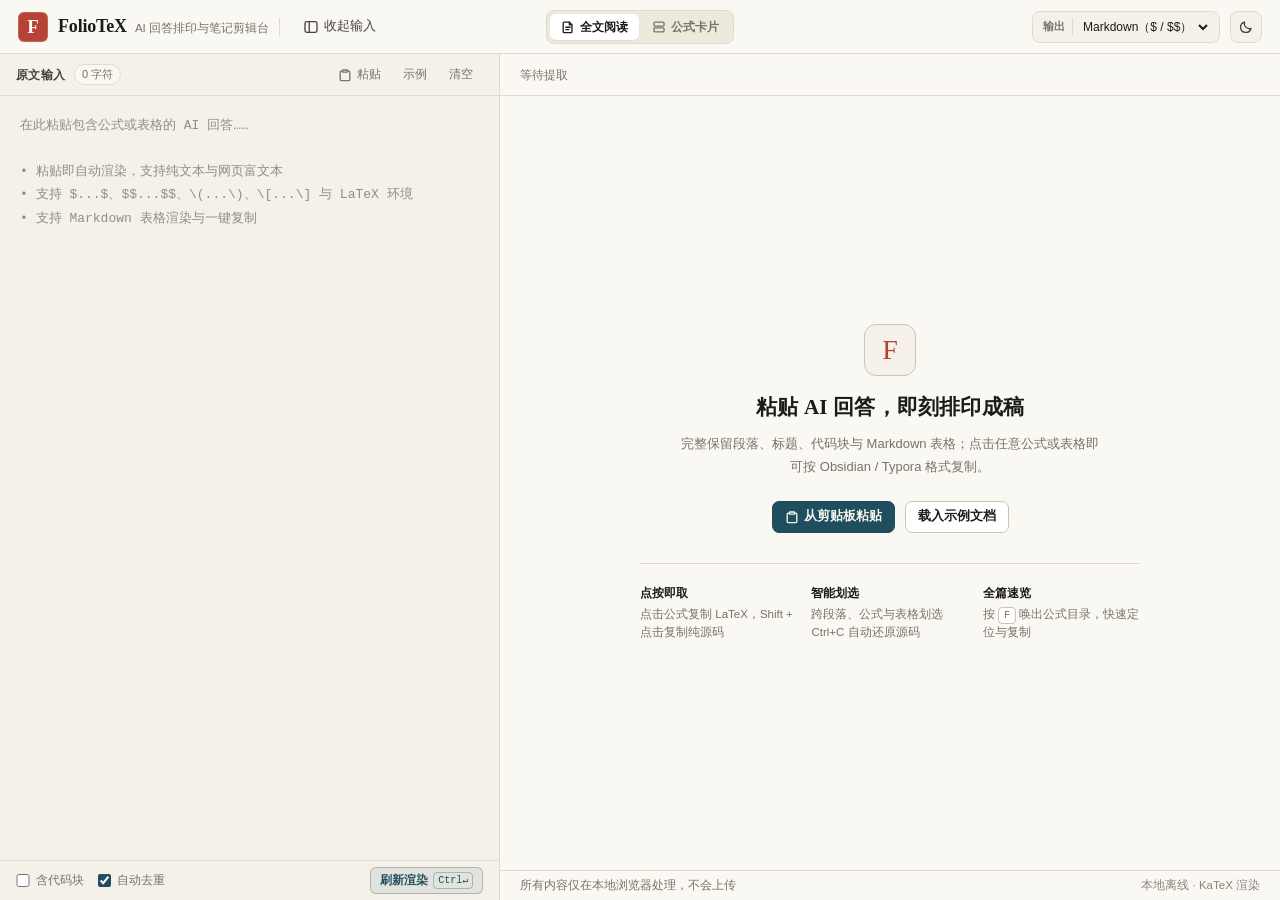
==== commit f1f7b552: "feat: redesign UI with Editorial Paper split workbench and rebrand to FolioTeX" ====
--- a/index.html
+++ b/index.html
@@ -28,12 +28,14 @@
 -->
   <meta charset="utf-8">
   <meta name="viewport" content="width=device-width, initial-scale=1">
-  <title>公式提取器</title>
+  <title>FolioTeX · AI 回答排印与笔记剪辑台</title>
+  <link rel="icon" type="image/svg+xml" href="data:image/svg+xml,%3Csvg xmlns='http://www.w3.org/2000/svg' viewBox='0 0 32 32'%3E%3Crect width='32' height='32' rx='7' fill='%23b54434'/%3E%3Ctext x='16' y='23' text-anchor='middle' font-family='Georgia,serif' font-weight='700' font-size='21' fill='%23faf8f3'%3EF%3C/text%3E%3C/svg%3E">
   <script>
     (function () {
       var theme = '';
       try {
-        var saved = JSON.parse(localStorage.getItem('formula-extractor:v1') || 'null');
+        var raw = localStorage.getItem('foliotex:v1') || localStorage.getItem('formula-extractor:v1');
+        var saved = JSON.parse(raw || 'null');
         if (saved) theme = saved.theme;
       } catch (error) {
         theme = '';
@@ -48,78 +50,115 @@
 </style>
   <style id="app-css">:root {
   color-scheme: light;
-  --bg: #f4f5fa;
-  --glow: rgba(99, 102, 241, 0.12);
-  --panel: #ffffff;
-  --panel-soft: #f8f9fc;
-  --border: #e4e7ef;
-  --border-strong: #d3d8e4;
-  --text: #171a23;
-  --muted: #687084;
-  --accent: #4f46e5;
-  --accent-strong: #4338ca;
-  --primary-1: #4f46e5;
-  --primary-2: #4338ca;
-  --accent-soft: #eef1ff;
-  --accent-border: #c7ccff;
-  --inline: #2563eb;
-  --inline-bg: #eaf1ff;
-  --display: #7c3aed;
-  --display-bg: #f2ecff;
-  --html: #047857;
-  --html-bg: #e7f8f0;
-  --code: #b45309;
-  --code-bg: #fff7e6;
-  --danger: #dc2626;
-  --danger-soft: rgba(220, 38, 38, 0.1);
-  --warn: #b45309;
-  --warn-bg: #fff8e6;
-  --warn-border: #f2d38c;
-  --info-bg: #eef4ff;
-  --info-border: #c9d8ff;
-  --code-surface: #f5f6fa;
-  --table-stripe: #fafbfe;
-  --shadow: 0 1px 2px rgba(16, 24, 40, 0.04), 0 12px 32px rgba(16, 24, 40, 0.06);
-  --toast-bg: #171a23;
-  --toast-text: #ffffff;
+  --font-serif: "Iowan Old Style", "Palatino Linotype", Georgia, "STZhongsong", "Songti SC", "Noto Serif CJK SC", "SimSun", serif;
+  --font-ui: -apple-system, BlinkMacSystemFont, "Segoe UI", "PingFang SC", "Hiragino Sans GB", "Microsoft YaHei", sans-serif;
+  --font-mono: "Cascadia Code", "JetBrains Mono", "SFMono-Regular", Consolas, "Liberation Mono", monospace;
+
+  --bg: #f3efe6;
+  --paper: #faf8f3;
+  --paper-pure: #ffffff;
+  --pane-input: #f5f1e8;
+  --panel-soft: #eee9dd;
+  --panel-hover: #e8e2d4;
+  --border: #e2dbcd;
+  --border-strong: #cdc4b2;
+
+  --text: #1c1b18;
+  --text-2: #46433c;
+  --muted: #787268;
+
+  --accent: #1f4e5f;
+  --accent-strong: #163a47;
+  --accent-soft: rgba(31, 78, 95, 0.085);
+  --accent-soft-hover: rgba(31, 78, 95, 0.14);
+  --accent-border: rgba(31, 78, 95, 0.3);
+
+  --seal: #b54434;
+  --seal-soft: rgba(181, 68, 52, 0.1);
+
+  --inline: #1f4e5f;
+  --inline-bg: #e6eff1;
+  --display: #6b3e52;
+  --display-bg: #f2e9ed;
+  --html: #2d6a4f;
+  --html-bg: #e7f2ec;
+  --code: #9a5b13;
+  --code-bg: #f7eee0;
+
+  --danger: #b54434;
+  --danger-soft: rgba(181, 68, 52, 0.1);
+  --warn: #8c5311;
+  --warn-bg: #fbf4e4;
+  --warn-border: #e3c891;
+  --info-bg: #ebf1f3;
+  --info-border: #bfd3da;
+
+  --code-surface: #f1ede4;
+  --table-head: #f2eee5;
+  --table-stripe: #f7f4ec;
+  --formula-bg: #f4f0e7;
+
+  --shadow-xs: 0 1px 2px rgba(28, 27, 24, 0.06);
+  --shadow-md: 0 12px 32px rgba(28, 27, 24, 0.12);
+  --shadow-lg: 0 24px 60px rgba(28, 27, 24, 0.2);
+
+  --toast-bg: #1c1b18;
+  --toast-text: #faf8f3;
+  --split-width: 39%;
 }
 
 [data-theme="dark"] {
   color-scheme: dark;
-  --bg: #0c0e14;
-  --glow: rgba(129, 140, 248, 0.1);
-  --panel: #141721;
-  --panel-soft: #191d29;
-  --border: #262b3a;
-  --border-strong: #343b4e;
-  --text: #e8eaf2;
-  --muted: #98a1b5;
-  --accent: #818cf8;
-  --accent-strong: #a5b4fc;
-  --primary-1: #4f46e5;
-  --primary-2: #4338ca;
-  --accent-soft: #1c2140;
-  --accent-border: #3a4180;
-  --inline: #93c5fd;
-  --inline-bg: #14263d;
-  --display: #c4b5fd;
-  --display-bg: #241b3d;
-  --html: #6ee7b7;
-  --html-bg: #102a24;
-  --code: #fbbf24;
-  --code-bg: #2a2314;
-  --danger: #f87171;
-  --danger-soft: rgba(248, 113, 113, 0.12);
-  --warn: #fbbf24;
-  --warn-bg: #2a2314;
-  --warn-border: #5c4a1e;
-  --info-bg: #152238;
-  --info-border: #2b4570;
-  --code-surface: #0e1119;
-  --table-stripe: #11141d;
-  --shadow: 0 1px 2px rgba(0, 0, 0, 0.3), 0 16px 40px rgba(0, 0, 0, 0.24);
-  --toast-bg: #e8eaf2;
-  --toast-text: #141721;
+  --bg: #141311;
+  --paper: #1b1a17;
+  --paper-pure: #24221e;
+  --pane-input: #171613;
+  --panel-soft: #22201c;
+  --panel-hover: #2b2823;
+  --border: #2c2924;
+  --border-strong: #3e3a32;
+
+  --text: #eae5db;
+  --text-2: #c5bfb3;
+  --muted: #8f897e;
+
+  --accent: #7ab5c7;
+  --accent-strong: #99cad8;
+  --accent-soft: rgba(122, 181, 199, 0.12);
+  --accent-soft-hover: rgba(122, 181, 199, 0.2);
+  --accent-border: rgba(122, 181, 199, 0.36);
+
+  --seal: #c95a4a;
+  --seal-soft: rgba(201, 90, 74, 0.16);
+
+  --inline: #8ac2d4;
+  --inline-bg: #1b2c32;
+  --display: #d4a6ba;
+  --display-bg: #302028;
+  --html: #85c7a7;
+  --html-bg: #182b22;
+  --code: #e2b46d;
+  --code-bg: #2e2517;
+
+  --danger: #e27262;
+  --danger-soft: rgba(226, 114, 98, 0.14);
+  --warn: #e2b46d;
+  --warn-bg: #2a2215;
+  --warn-border: #594624;
+  --info-bg: #1a272c;
+  --info-border: #2f4b54;
+
+  --code-surface: #151411;
+  --table-head: #22201c;
+  --table-stripe: #1e1d19;
+  --formula-bg: #201e1a;
+
+  --shadow-xs: 0 1px 2px rgba(0, 0, 0, 0.28);
+  --shadow-md: 0 14px 36px rgba(0, 0, 0, 0.42);
+  --shadow-lg: 0 28px 68px rgba(0, 0, 0, 0.56);
+
+  --toast-bg: #eae5db;
+  --toast-text: #181714;
 }
 
 *,
@@ -133,27 +172,20 @@
 }
 
 html {
+  height: 100%;
   scroll-behavior: smooth;
 }
 
 body {
   margin: 0;
-  min-height: 100vh;
+  height: 100%;
   background: var(--bg);
   color: var(--text);
-  font-family: -apple-system, BlinkMacSystemFont, "Segoe UI", "Microsoft YaHei", "PingFang SC", sans-serif;
+  font-family: var(--font-ui);
   font-size: 14px;
   line-height: 1.5;
   -webkit-font-smoothing: antialiased;
-}
-
-body::before {
-  content: "";
-  position: fixed;
-  inset: 0;
-  z-index: 0;
-  pointer-events: none;
-  background: radial-gradient(900px 520px at 12% -10%, var(--glow), transparent 68%);
+  text-rendering: optimizeLegibility;
 }
 
 ::selection {
@@ -185,230 +217,315 @@
   outline-offset: 2px;
 }
 
+/* Custom warm scrollbars */
+::-webkit-scrollbar {
+  width: 8px;
+  height: 8px;
+}
+
+::-webkit-scrollbar-track {
+  background: transparent;
+}
+
+::-webkit-scrollbar-thumb {
+  background: var(--border-strong);
+  border-radius: 999px;
+  border: 2px solid transparent;
+  background-clip: content-box;
+}
+
+::-webkit-scrollbar-thumb:hover {
+  background: var(--muted);
+  border: 2px solid transparent;
+  background-clip: content-box;
+}
+
+/* Icons */
+.ico {
+  width: 16px;
+  height: 16px;
+  flex: 0 0 auto;
+}
+
+.ico-sm {
+  width: 14px;
+  height: 14px;
+  flex: 0 0 auto;
+}
+
+/* App Shell */
 .app {
-  position: relative;
-  z-index: 1;
-  width: min(1180px, 100%);
-  margin: 0 auto;
-  padding: 28px 22px 44px;
-}
-
+  display: flex;
+  flex-direction: column;
+  height: 100vh;
+  overflow: hidden;
+  background: var(--bg);
+}
+
+/* Top App Bar */
 .app-header {
+  display: grid;
+  grid-template-columns: 1fr auto 1fr;
+  align-items: center;
+  gap: 12px;
+  height: 54px;
+  flex: 0 0 54px;
+  padding: 0 18px;
+  border-bottom: 1px solid var(--border);
+  background: var(--paper);
+  z-index: 20;
+}
+
+.header-left,
+.header-center,
+.header-right {
   display: flex;
   align-items: center;
-  justify-content: space-between;
-  gap: 20px;
-  margin-bottom: 22px;
+  gap: 10px;
+  min-width: 0;
+}
+
+.header-center {
+  justify-content: center;
+}
+
+.header-right {
+  justify-content: flex-end;
 }
 
 .brand {
   display: flex;
   align-items: center;
-  gap: 14px;
+  gap: 10px;
   min-width: 0;
 }
 
-.brand-mark {
+.brand-seal {
   display: grid;
   place-items: center;
-  width: 46px;
-  height: 46px;
+  width: 30px;
+  height: 30px;
   flex: 0 0 auto;
-  border-radius: 14px;
-  background: linear-gradient(145deg, var(--primary-1), var(--primary-2));
-  color: #fff;
-  font-family: Georgia, "Times New Roman", serif;
-  font-size: 27px;
+  border-radius: 6px;
+  background: var(--seal);
+  color: #faf8f3;
+  font-family: var(--font-serif);
+  font-size: 19px;
+  font-weight: 700;
   line-height: 1;
-  box-shadow: 0 8px 20px rgba(79, 70, 229, 0.24);
+  box-shadow: inset 0 0 0 1px rgba(255, 255, 255, 0.18);
+  user-select: none;
+}
+
+.brand-text {
+  display: flex;
+  align-items: baseline;
+  gap: 8px;
+  min-width: 0;
 }
 
 .brand h1 {
-  font-size: 21px;
+  font-family: var(--font-serif);
+  font-size: 18px;
   font-weight: 700;
-  letter-spacing: -0.02em;
-}
-
-.brand p {
-  margin-top: 2px;
+  letter-spacing: -0.01em;
+  white-space: nowrap;
+}
+
+.brand-sub {
   color: var(--muted);
-  font-size: 12.5px;
-}
-
-.header-actions {
-  display: flex;
+  font-size: 11.5px;
+  white-space: nowrap;
+  overflow: hidden;
+  text-overflow: ellipsis;
+}
+
+.header-divider {
+  width: 1px;
+  height: 18px;
+  background: var(--border);
+  flex: 0 0 auto;
+}
+
+/* Segmented Controls */
+.segmented {
+  display: inline-flex;
   align-items: center;
-  gap: 8px;
-}
-
-.icon-btn {
-  display: grid;
-  place-items: center;
-  width: 38px;
-  height: 38px;
+  padding: 3px;
   border: 1px solid var(--border);
-  border-radius: 11px;
-  background: var(--panel);
-  color: var(--muted);
-  font-size: 18px;
-  line-height: 1;
-  transition: border-color 0.16s ease, color 0.16s ease, transform 0.16s ease;
-}
-
-.icon-btn:hover {
-  border-color: var(--border-strong);
-  color: var(--text);
-  transform: translateY(-1px);
-}
-
-main {
-  display: grid;
-  gap: 18px;
-}
-
-.panel {
-  border: 1px solid var(--border);
-  border-radius: 18px;
-  background: var(--panel);
-  box-shadow: var(--shadow);
-}
-
-.input-panel {
-  padding: 20px;
-}
-
-.panel-head {
-  display: flex;
-  align-items: flex-start;
-  justify-content: space-between;
-  gap: 16px;
-  margin-bottom: 12px;
-}
-
-.panel-head h2,
-.results-head h2 {
-  font-size: 14px;
-  font-weight: 700;
-  letter-spacing: 0.01em;
-}
-
-.hint {
-  margin-top: 3px;
+  border-radius: 8px;
+  background: var(--panel-soft);
+  gap: 2px;
+}
+
+.segmented button {
+  display: inline-flex;
+  align-items: center;
+  gap: 5px;
+  height: 26px;
+  padding: 0 11px;
+  border: 0;
+  border-radius: 6px;
+  background: transparent;
   color: var(--muted);
   font-size: 12px;
-}
-
-kbd {
-  display: inline-block;
-  padding: 1px 5px;
-  border: 1px solid var(--border-strong);
-  border-bottom-width: 2px;
-  border-radius: 5px;
-  background: var(--panel-soft);
-  color: var(--muted);
-  font-family: inherit;
-  font-size: 10.5px;
-  line-height: 1.5;
-}
-
-.input-count {
-  flex: 0 0 auto;
-  padding: 3px 9px;
-  border-radius: 999px;
-  background: var(--panel-soft);
-  color: var(--muted);
+  font-weight: 600;
+  white-space: nowrap;
+  transition: color 0.15s ease, background-color 0.15s ease, box-shadow 0.15s ease;
+}
+
+.segmented button:hover {
+  color: var(--text);
+}
+
+.segmented button.active {
+  background: var(--paper-pure);
+  color: var(--text);
+  box-shadow: var(--shadow-xs);
+}
+
+.segmented.compact button {
+  height: 24px;
+  padding: 0 9px;
   font-size: 11.5px;
-  font-variant-numeric: tabular-nums;
-}
-
-.input-area {
-  display: block;
-  width: 100%;
-  min-height: 228px;
-  max-height: 560px;
-  padding: 14px 15px;
-  resize: vertical;
+}
+
+/* Format Picker */
+.format-picker {
+  position: relative;
+  display: inline-flex;
+  align-items: center;
+  height: 32px;
+  padding: 0 8px 0 10px;
   border: 1px solid var(--border);
-  border-radius: 13px;
-  background: var(--panel-soft);
-  color: var(--text);
-  font-family: "Cascadia Code", "SFMono-Regular", Consolas, "Liberation Mono", monospace;
-  font-size: 12.8px;
-  line-height: 1.72;
-  transition: border-color 0.16s ease, box-shadow 0.16s ease;
-}
-
-.input-area::placeholder {
-  color: var(--muted);
-  opacity: 0.72;
-}
-
-.input-area:focus {
-  outline: none;
+  border-radius: 8px;
+  background: var(--pane-input);
+  transition: border-color 0.15s ease, background-color 0.15s ease;
+}
+
+.format-picker:hover {
+  border-color: var(--border-strong);
+}
+
+.format-picker:focus-within {
   border-color: var(--accent-border);
   box-shadow: 0 0 0 3px var(--accent-soft);
 }
 
-.input-actions {
-  display: flex;
-  flex-wrap: wrap;
-  align-items: center;
-  gap: 9px;
-  margin-top: 12px;
-}
-
-.action-spacer {
-  flex: 1 1 16px;
-}
-
+.format-label {
+  margin-right: 6px;
+  padding-right: 7px;
+  border-right: 1px solid var(--border);
+  color: var(--muted);
+  font-size: 11px;
+  font-weight: 600;
+  user-select: none;
+}
+
+.select {
+  border: 0;
+  outline: 0;
+  background: transparent;
+  color: var(--text);
+  font-size: 12px;
+  font-weight: 500;
+  cursor: pointer;
+  padding: 0 2px 0 0;
+}
+
+.select option {
+  background: var(--paper-pure);
+  color: var(--text);
+}
+
+/* Buttons */
 .btn {
   display: inline-flex;
   align-items: center;
   justify-content: center;
-  gap: 6px;
-  min-height: 34px;
-  padding: 6px 13px;
+  gap: 5px;
+  height: 32px;
+  padding: 0 12px;
   border: 1px solid var(--border-strong);
-  border-radius: 9px;
-  background: var(--panel);
+  border-radius: 7px;
+  background: var(--paper-pure);
   color: var(--text);
   font-size: 12.5px;
   font-weight: 600;
   white-space: nowrap;
-  transition: background 0.16s ease, border-color 0.16s ease, color 0.16s ease, transform 0.16s ease;
+  transition: background-color 0.15s ease, border-color 0.15s ease, color 0.15s ease, transform 0.12s ease;
 }
 
 .btn:hover {
   border-color: var(--accent-border);
   background: var(--accent-soft);
+  color: var(--accent-strong);
 }
 
 .btn:active {
-  transform: translateY(1px);
+  transform: translateY(0.5px);
 }
 
 .btn.primary {
+  border-color: var(--accent);
+  background: var(--accent);
+  color: #faf8f3;
+}
+
+[data-theme="dark"] .btn.primary {
+  color: #131c1f;
+}
+
+.btn.primary:hover {
+  border-color: var(--accent-strong);
+  background: var(--accent-strong);
+  color: #faf8f3;
+}
+
+[data-theme="dark"] .btn.primary:hover {
+  color: #131c1f;
+}
+
+.btn.accent-soft {
+  border-color: var(--accent-border);
+  background: var(--accent-soft);
+  color: var(--accent);
+}
+
+.btn.accent-soft:hover {
+  background: var(--accent-soft-hover);
+  color: var(--accent-strong);
+}
+
+.btn.subtle {
   border-color: transparent;
-  background: linear-gradient(145deg, var(--primary-1), var(--primary-2));
-  color: #fff;
-  box-shadow: 0 6px 16px rgba(79, 70, 229, 0.2);
-}
-
-.btn.primary:hover {
-  background: linear-gradient(145deg, var(--primary-2), var(--primary-2));
+  background: transparent;
+  color: var(--text-2);
+  font-weight: 500;
+}
+
+.btn.subtle:hover {
+  background: var(--panel-soft);
+  color: var(--text);
   border-color: transparent;
+}
+
+.btn.subtle[aria-pressed="true"] {
+  background: var(--accent-soft);
+  color: var(--accent);
 }
 
 .btn.ghost {
   border-color: transparent;
   background: transparent;
   color: var(--muted);
-  box-shadow: none;
+  font-weight: 500;
 }
 
 .btn.ghost:hover {
   background: var(--panel-soft);
   color: var(--text);
+  border-color: transparent;
 }
 
 .btn.ghost.danger:hover {
@@ -417,10 +534,252 @@
 }
 
 .btn.tiny {
-  min-height: 28px;
-  padding: 4px 10px;
+  height: 27px;
+  padding: 0 9px;
+  border-radius: 6px;
+  font-size: 11.5px;
+}
+
+.icon-btn {
+  display: inline-grid;
+  place-items: center;
+  width: 32px;
+  height: 32px;
+  border: 1px solid var(--border);
   border-radius: 8px;
+  background: var(--pane-input);
+  color: var(--text-2);
+  transition: border-color 0.15s ease, color 0.15s ease, background-color 0.15s ease;
+}
+
+.icon-btn:hover {
+  border-color: var(--border-strong);
+  background: var(--panel-soft);
+  color: var(--text);
+}
+
+.icon-btn.tiny-icon {
+  width: 28px;
+  height: 28px;
+  border-radius: 6px;
+}
+
+.icon-btn svg {
+  width: 16px;
+  height: 16px;
+  display: block;
+}
+
+kbd {
+  display: inline-flex;
+  align-items: center;
+  justify-content: center;
+  min-width: 18px;
+  height: 17px;
+  padding: 0 4px;
+  border: 1px solid var(--border-strong);
+  border-radius: 4px;
+  background: var(--paper-pure);
+  color: var(--muted);
+  font-family: var(--font-mono);
+  font-size: 10px;
+  font-weight: 500;
+  line-height: 1;
+}
+
+.btn.accent-soft kbd {
+  border-color: var(--accent-border);
+  background: transparent;
+  color: var(--accent);
+}
+
+/* Workbench Split Layout */
+.workbench {
+  flex: 1 1 auto;
+  min-height: 0;
+  display: flex;
+  position: relative;
+}
+
+.pane {
+  display: flex;
+  flex-direction: column;
+  min-height: 0;
+  min-width: 0;
+}
+
+.input-pane {
+  flex: 0 0 var(--split-width);
+  width: var(--split-width);
+  min-width: 280px;
+  max-width: 64%;
+  background: var(--pane-input);
+}
+
+.results-pane {
+  flex: 1 1 auto;
+  background: var(--paper);
+}
+
+/* Collapsed Input Mode */
+.workbench.input-collapsed .input-pane,
+.workbench.input-collapsed .split-resizer {
+  display: none;
+}
+
+/* Split Resizer */
+.split-resizer {
+  position: relative;
+  flex: 0 0 9px;
+  margin: 0 -4px;
+  z-index: 10;
+  cursor: col-resize;
+  user-select: none;
+  touch-action: none;
+}
+
+.split-resizer::before {
+  content: "";
+  position: absolute;
+  top: 0;
+  bottom: 0;
+  left: 4px;
+  width: 1px;
+  background: var(--border);
+  transition: background-color 0.15s ease, width 0.15s ease, left 0.15s ease;
+}
+
+.split-resizer:hover::before,
+.workbench.is-resizing .split-resizer::before {
+  left: 3px;
+  width: 3px;
+  background: var(--accent);
+}
+
+.workbench.is-resizing {
+  user-select: none;
+  cursor: col-resize;
+}
+
+.workbench.is-resizing .input-pane,
+.workbench.is-resizing .results-pane {
+  pointer-events: none;
+}
+
+/* Pane Bars */
+.pane-bar {
+  display: flex;
+  align-items: center;
+  justify-content: space-between;
+  gap: 10px;
+  min-height: 42px;
+  flex: 0 0 auto;
+  padding: 6px 16px;
+  border-bottom: 1px solid var(--border);
+}
+
+.input-pane .pane-bar {
+  background: var(--pane-input);
+}
+
+.results-bar {
+  background: var(--paper);
+  padding: 6px 20px;
+  flex-wrap: wrap;
+}
+
+.pane-title-group {
+  display: flex;
+  align-items: center;
+  gap: 8px;
+  min-width: 0;
+}
+
+.pane-bar h2 {
+  font-size: 12px;
+  font-weight: 700;
+  letter-spacing: 0.04em;
+  color: var(--text-2);
+}
+
+.count-pill {
+  padding: 1px 7px;
+  border: 1px solid var(--border);
+  border-radius: 999px;
+  background: var(--paper);
+  color: var(--muted);
+  font-size: 11px;
+  font-variant-numeric: tabular-nums;
+}
+
+.pane-actions {
+  display: flex;
+  align-items: center;
+  gap: 2px;
+}
+
+/* Input Editor */
+.editor-wrap {
+  flex: 1 1 auto;
+  min-height: 0;
+  display: flex;
+}
+
+.input-area {
+  flex: 1 1 auto;
+  width: 100%;
+  height: 100%;
+  padding: 18px 20px;
+  border: 0;
+  outline: 0;
+  resize: none;
+  background: transparent;
+  color: var(--text);
+  font-family: var(--font-mono);
+  font-size: 13px;
+  line-height: 1.78;
+}
+
+.input-area::placeholder {
+  color: var(--muted);
+  opacity: 0.78;
+}
+
+.notice {
+  margin: 0 14px 10px;
+  padding: 8px 11px;
+  border: 1px solid var(--info-border);
+  border-radius: 7px;
+  background: var(--info-bg);
+  color: var(--text-2);
   font-size: 11.5px;
+  line-height: 1.6;
+}
+
+.notice.warn {
+  border-color: var(--warn-border);
+  background: var(--warn-bg);
+  color: var(--warn);
+}
+
+/* Input Footer */
+.pane-foot {
+  display: flex;
+  align-items: center;
+  justify-content: space-between;
+  gap: 10px;
+  min-height: 40px;
+  flex: 0 0 auto;
+  padding: 6px 16px;
+  border-top: 1px solid var(--border);
+  background: var(--pane-input);
+}
+
+.foot-options {
+  display: flex;
+  align-items: center;
+  gap: 14px;
+  flex-wrap: wrap;
 }
 
 .check {
@@ -428,349 +787,96 @@
   align-items: center;
   gap: 6px;
   color: var(--muted);
-  font-size: 12px;
+  font-size: 11.5px;
   cursor: pointer;
   user-select: none;
+  transition: color 0.15s ease;
+}
+
+.check:hover {
+  color: var(--text);
 }
 
 .check input {
-  width: 14px;
-  height: 14px;
+  width: 13.5px;
+  height: 13.5px;
   margin: 0;
   accent-color: var(--accent);
-}
-
-.notice {
-  margin-top: 12px;
-  padding: 9px 12px;
-  border: 1px solid var(--info-border);
-  border-radius: 10px;
-  background: var(--info-bg);
-  color: var(--text);
-  font-size: 12px;
-  line-height: 1.65;
-}
-
-.notice.warn {
-  border-color: var(--warn-border);
-  background: var(--warn-bg);
-  color: var(--warn);
-}
-
-.results-panel {
-  padding: 18px 20px 20px;
-}
-
-.results-head {
-  display: flex;
-  flex-wrap: wrap;
-  align-items: center;
-  justify-content: space-between;
-  gap: 12px 18px;
-  margin-bottom: 15px;
-}
-
-.results-title {
-  display: flex;
-  align-items: center;
-  gap: 10px;
-  min-width: 0;
-}
-
+  cursor: pointer;
+}
+
+/* Results Toolbar */
 .stats {
   color: var(--muted);
-  font-size: 11.5px;
+  font-size: 12px;
   font-variant-numeric: tabular-nums;
+  white-space: nowrap;
+  overflow: hidden;
+  text-overflow: ellipsis;
 }
 
 .results-tools {
   display: flex;
   flex-wrap: wrap;
   align-items: center;
-  gap: 8px;
-}
-
-.segmented {
-  display: inline-flex;
-  padding: 3px;
-  border: 1px solid var(--border);
-  border-radius: 9px;
-  background: var(--panel-soft);
-}
-
-.segmented button {
-  min-height: 26px;
-  padding: 3px 9px;
-  border: 0;
-  border-radius: 6px;
-  background: transparent;
-  color: var(--muted);
-  font-size: 11.5px;
-  font-weight: 600;
-}
-
-.segmented button:hover {
-  color: var(--text);
-}
-
-.segmented button.active {
-  background: var(--panel);
-  color: var(--text);
-  box-shadow: 0 1px 3px rgba(16, 24, 40, 0.12);
+  gap: 6px;
 }
 
 .search-box {
   display: inline-flex;
   align-items: center;
   gap: 5px;
-  min-height: 34px;
-  padding: 0 9px;
+  height: 27px;
+  padding: 0 8px;
   border: 1px solid var(--border);
-  border-radius: 9px;
-  background: var(--panel-soft);
+  border-radius: 6px;
+  background: var(--pane-input);
   color: var(--muted);
-  transition: border-color 0.16s ease, box-shadow 0.16s ease;
+  transition: border-color 0.15s ease, box-shadow 0.15s ease;
 }
 
 .search-box:focus-within {
   border-color: var(--accent-border);
-  box-shadow: 0 0 0 3px var(--accent-soft);
-}
-
-.search-box span {
-  font-size: 16px;
-  line-height: 1;
+  background: var(--paper-pure);
+  box-shadow: 0 0 0 2px var(--accent-soft);
 }
 
 .search-box input {
-  width: 128px;
-  padding: 4px 0;
+  width: 116px;
+  padding: 0;
   border: 0;
   outline: 0;
   background: transparent;
-  font-size: 12px;
+  color: var(--text);
+  font-size: 11.5px;
 }
 
 .search-box input::placeholder {
   color: var(--muted);
 }
 
-.select {
-  min-height: 34px;
-  max-width: 210px;
-  padding: 5px 9px;
-  border: 1px solid var(--border);
-  border-radius: 9px;
-  background: var(--panel-soft);
+/* Results Scroll Viewport */
+.results-scroll {
+  flex: 1 1 auto;
+  min-height: 0;
+  overflow-y: auto;
+  scroll-behavior: smooth;
+}
+
+/* Editorial Document View */
+.doc-view {
+  padding: 36px 44px 64px;
+}
+
+.doc-body {
+  max-width: 74ch;
+  margin: 0 auto;
   color: var(--text);
-  font-size: 12px;
-}
-
-.results {
-  display: flex;
-  flex-direction: column;
-  gap: 12px;
-}
-
-.formula-card {
-  padding: 13px;
-  border: 1px solid var(--border);
-  border-radius: 14px;
-  background: var(--panel);
-  animation: card-in 0.18s ease-out both;
-}
-
-@keyframes card-in {
-  from {
-    opacity: 0;
-    transform: translateY(4px);
-  }
-  to {
-    opacity: 1;
-    transform: translateY(0);
-  }
-}
-
-.card-head {
-  display: flex;
-  align-items: center;
-  justify-content: space-between;
-  gap: 12px;
-  margin-bottom: 9px;
-}
-
-.card-meta {
-  display: flex;
-  flex-wrap: wrap;
-  align-items: center;
-  gap: 6px;
-  min-width: 0;
-}
-
-.formula-index {
-  display: inline-grid;
-  place-items: center;
-  min-width: 22px;
-  height: 22px;
-  padding: 0 5px;
-  border-radius: 6px;
-  background: var(--panel-soft);
-  color: var(--muted);
-  font-family: "Cascadia Code", Consolas, monospace;
-  font-size: 11px;
-  font-variant-numeric: tabular-nums;
-}
-
-.badge {
-  display: inline-flex;
-  align-items: center;
-  min-height: 21px;
-  padding: 2px 7px;
-  border-radius: 6px;
-  font-size: 10.5px;
-  font-weight: 700;
-  letter-spacing: 0.02em;
-}
-
-.type-badge.inline {
-  background: var(--inline-bg);
-  color: var(--inline);
-}
-
-.type-badge.display {
-  background: var(--display-bg);
-  color: var(--display);
-}
-
-.origin-badge {
-  background: var(--html-bg);
-  color: var(--html);
-}
-
-.origin-badge.code {
-  background: var(--code-bg);
-  color: var(--code);
-}
-
-.wrapper-label {
-  padding: 1px 6px;
-  border: 1px solid var(--border);
-  border-radius: 5px;
-  color: var(--muted);
-  font-family: "Cascadia Code", Consolas, monospace;
-  font-size: 10.5px;
-}
-
-.card-actions {
-  display: flex;
-  flex: 0 0 auto;
-  align-items: center;
-  gap: 6px;
-}
-
-.formula-context {
-  margin: 0 1px 8px;
-  overflow: hidden;
-  color: var(--muted);
-  font-size: 11.5px;
-  line-height: 1.6;
-  text-overflow: ellipsis;
-  white-space: nowrap;
-}
-
-.formula-preview {
-  display: block;
-  min-height: 56px;
-  padding: 14px 16px;
-  overflow-x: auto;
-  overflow-y: hidden;
-  border: 1px solid var(--border);
-  border-radius: 10px;
-  background: var(--panel-soft);
-  text-align: center;
-  cursor: copy;
-  transition: border-color 0.16s ease, background-color 0.16s ease;
-}
-
-.formula-preview:hover {
-  border-color: var(--accent-border);
-  background: var(--accent-soft);
-}
-
-.formula-preview.is-inline {
-  text-align: left;
-}
-
-.preview-error {
-  color: var(--danger);
-  font-family: "Cascadia Code", Consolas, monospace;
-  font-size: 12px;
-  text-align: left;
-}
-
-.formula-preview .katex {
-  font-size: 1.14em;
-}
-
-.formula-preview .katex-display {
-  margin: 0;
-  overflow-x: auto;
-  overflow-y: hidden;
-}
-
-.formula-source {
-  display: block;
-  width: 100%;
-  min-height: 42px;
-  max-height: 260px;
-  margin-top: 9px;
-  padding: 9px 11px;
-  resize: vertical;
-  border: 1px solid var(--border);
-  border-radius: 9px;
-  background: var(--code-surface);
-  color: var(--text);
-  font-family: "Cascadia Code", "SFMono-Regular", Consolas, "Liberation Mono", monospace;
-  font-size: 12px;
-  line-height: 1.65;
-  transition: border-color 0.16s ease, box-shadow 0.16s ease;
-}
-
-.formula-source:focus {
-  outline: none;
-  border-color: var(--accent-border);
-  box-shadow: 0 0 0 3px var(--accent-soft);
-}
-
-.formula-source.is-edited {
-  border-color: var(--accent-border);
-}
-
-.doc-tip {
-  margin: -3px 0 13px;
-  padding: 7px 11px;
-  border: 1px dashed var(--accent-border);
-  border-radius: 9px;
-  background: var(--accent-soft);
-  color: var(--accent-strong);
-  font-size: 11.5px;
-}
-
-.doc-tip::before {
-  content: "⧉";
-  margin-right: 6px;
-}
-
-.doc-view {
-  padding: 2px 2px 4px;
-}
-
-.doc-body {
-  max-width: 78ch;
-  margin: 0 auto;
-  font-size: 14.5px;
-  line-height: 1.85;
+  font-family: var(--font-ui);
+  font-size: 15px;
+  line-height: 1.9;
   overflow-wrap: break-word;
+  counter-reset: katexEqnNo mmlEqnNo;
 }
 
 .doc-body > *:last-child {
@@ -778,7 +884,7 @@
 }
 
 .doc-body p {
-  margin: 0 0 15px;
+  margin: 0 0 16px;
 }
 
 .doc-body h1,
@@ -787,10 +893,37 @@
 .doc-body h4,
 .doc-body h5,
 .doc-body h6 {
-  margin: 24px 0 10px;
+  font-family: var(--font-serif);
+  color: var(--text);
   font-weight: 700;
-  line-height: 1.4;
-  letter-spacing: -0.01em;
+  line-height: 1.38;
+  letter-spacing: 0.01em;
+}
+
+.doc-body h1 {
+  margin: 28px 0 14px;
+  padding-bottom: 8px;
+  border-bottom: 1px solid var(--border);
+  font-size: 1.55em;
+}
+
+.doc-body h2 {
+  margin: 26px 0 12px;
+  padding-bottom: 6px;
+  border-bottom: 1px solid var(--border);
+  font-size: 1.32em;
+}
+
+.doc-body h3 {
+  margin: 22px 0 10px;
+  font-size: 1.15em;
+}
+
+.doc-body h4,
+.doc-body h5,
+.doc-body h6 {
+  margin: 18px 0 8px;
+  font-size: 1.02em;
 }
 
 .doc-body h1:first-child,
@@ -802,32 +935,23 @@
   margin-top: 0;
 }
 
-.doc-body h1 {
-  font-size: 1.45em;
-}
-
-.doc-body h2 {
-  font-size: 1.28em;
-}
-
-.doc-body h3 {
-  font-size: 1.12em;
-}
-
-.doc-body h4,
-.doc-body h5,
-.doc-body h6 {
-  font-size: 1em;
+.doc-body strong {
+  color: var(--text);
+  font-weight: 600;
 }
 
 .doc-body ul,
 .doc-body ol {
-  margin: 0 0 15px;
-  padding-left: 1.5em;
+  margin: 0 0 16px;
+  padding-left: 1.55em;
 }
 
 .doc-body li {
-  margin: 4px 0;
+  margin: 5px 0;
+}
+
+.doc-body li::marker {
+  color: var(--muted);
 }
 
 .doc-body li > ul,
@@ -836,12 +960,12 @@
 }
 
 .doc-body blockquote {
-  margin: 0 0 15px;
-  padding: 8px 14px;
-  border-left: 3px solid var(--accent-border);
-  border-radius: 0 8px 8px 0;
-  background: var(--panel-soft);
-  color: var(--muted);
+  margin: 0 0 16px;
+  padding: 10px 16px;
+  border-left: 2.5px solid var(--accent);
+  border-radius: 0 6px 6px 0;
+  background: var(--pane-input);
+  color: var(--text-2);
 }
 
 .doc-body blockquote > :last-child {
@@ -849,26 +973,28 @@
 }
 
 .doc-body pre {
-  margin: 0 0 15px;
-  padding: 12px 14px;
+  margin: 0 0 18px;
+  padding: 14px 16px;
   overflow-x: auto;
   border: 1px solid var(--border);
-  border-radius: 10px;
+  border-radius: 8px;
   background: var(--code-surface);
-  font-size: 12.5px;
-  line-height: 1.7;
+  font-size: 12.8px;
+  line-height: 1.72;
 }
 
 .doc-body code {
   padding: 1px 5px;
-  border-radius: 5px;
+  border: 1px solid var(--border);
+  border-radius: 4px;
   background: var(--code-surface);
-  font-family: "Cascadia Code", "SFMono-Regular", Consolas, "Liberation Mono", monospace;
-  font-size: 0.92em;
+  font-family: var(--font-mono);
+  font-size: 0.88em;
 }
 
 .doc-body pre code {
   padding: 0;
+  border: 0;
   border-radius: 0;
   background: none;
   font-size: inherit;
@@ -877,32 +1003,93 @@
 
 .doc-body pre .doc-formula {
   padding: 0 2px;
+  border-bottom: 0;
   background: transparent;
 }
 
 .doc-body pre .doc-formula .katex {
   font-size: 1em;
+}
+
+.doc-body a {
+  color: var(--accent);
+  text-decoration: underline;
+  text-decoration-color: var(--accent-border);
+  text-underline-offset: 3px;
+}
+
+.doc-body a:hover {
+  text-decoration-color: var(--accent);
+}
+
+.doc-body hr {
+  height: 0;
+  margin: 24px 0;
+  border: 0;
+  border-top: 1px solid var(--border);
+}
+
+.doc-body details {
+  margin: 0 0 16px;
+}
+
+.doc-body summary {
+  cursor: pointer;
+  font-weight: 600;
+}
+
+/* Booktabs-inspired Markdown Tables */
+.doc-table {
+  position: relative;
+  margin: 18px 0 20px;
+}
+
+.doc-table-scroll {
+  overflow-x: auto;
+  border-top: 1.5px solid var(--text-2);
+  border-bottom: 1.5px solid var(--text-2);
+  border-radius: 2px;
 }
 
 .doc-body table {
   width: 100%;
   margin: 0;
   border-collapse: collapse;
-  font-size: 13px;
+  font-size: 13.5px;
   line-height: 1.65;
+}
+
+.doc-table-scroll table {
+  cursor: copy;
 }
 
 .doc-body th,
 .doc-body td {
-  padding: 6px 10px;
-  border: 1px solid var(--border);
+  padding: 9px 13px;
+  border-bottom: 1px solid var(--border);
   text-align: left;
-  vertical-align: top;
+  vertical-align: middle;
 }
 
 .doc-body th {
-  background: var(--panel-soft);
+  background: var(--table-head);
+  border-bottom: 1px solid var(--border-strong);
+  color: var(--text);
   font-weight: 600;
+  font-size: 12.5px;
+  letter-spacing: 0.01em;
+}
+
+.doc-body tbody tr:last-child td {
+  border-bottom: 0;
+}
+
+.doc-body tbody tr:nth-child(even) td {
+  background: var(--table-stripe);
+}
+
+.doc-body tbody tr:hover td {
+  background: var(--accent-soft);
 }
 
 .doc-body th[data-align="center"],
@@ -915,41 +1102,23 @@
   text-align: right;
 }
 
-.doc-body tbody tr:nth-child(even) td {
-  background: var(--table-stripe);
-}
-
-.doc-table {
-  position: relative;
-  margin: 0 0 16px;
-}
-
-.doc-table-scroll {
-  overflow-x: auto;
-  border-radius: 10px;
-}
-
-.doc-table-scroll table {
-  cursor: copy;
-}
-
 .doc-table-copy {
   position: absolute;
-  top: 7px;
-  right: 7px;
+  top: 6px;
+  right: 6px;
   z-index: 2;
-  min-height: 26px;
-  padding: 3px 9px;
+  height: 24px;
+  padding: 0 9px;
   border: 1px solid var(--border-strong);
-  border-radius: 7px;
-  background: var(--panel);
-  color: var(--muted);
+  border-radius: 5px;
+  background: var(--paper-pure);
+  color: var(--text-2);
   font-size: 11px;
   font-weight: 600;
   opacity: 0;
   transform: translateY(-2px);
   transition: opacity 0.15s ease, transform 0.15s ease, color 0.15s ease, border-color 0.15s ease;
-  box-shadow: 0 4px 12px rgba(16, 24, 40, 0.12);
+  box-shadow: var(--shadow-xs);
 }
 
 .doc-table:hover .doc-table-copy,
@@ -960,7 +1129,7 @@
 }
 
 .doc-table-copy:hover {
-  border-color: var(--accent-border);
+  border-color: var(--accent);
   color: var(--accent);
 }
 
@@ -984,100 +1153,136 @@
   }
 }
 
-.doc-body a {
-  color: var(--accent);
-  text-decoration: underline;
-  text-underline-offset: 2px;
-}
-
-.doc-body hr {
-  height: 0;
-  margin: 20px 0;
-  border: 0;
-  border-top: 1px solid var(--border);
-}
-
-.doc-body details {
-  margin: 0 0 15px;
-}
-
-.doc-body summary {
-  cursor: pointer;
-  font-weight: 600;
-}
-
 .doc-note {
   margin: 18px 0 0;
-  padding: 9px 12px;
+  padding: 10px 14px;
   border: 1px solid var(--warn-border);
-  border-radius: 9px;
+  border-radius: 8px;
   background: var(--warn-bg);
   color: var(--warn);
   font-size: 12px;
   line-height: 1.65;
 }
 
+/* Tactile Formula Interactions */
 .doc-formula {
   cursor: copy;
-  border-radius: 5px;
-  transition: background-color 0.15s ease, box-shadow 0.15s ease;
+  border-radius: 4px;
+  transition: background-color 0.15s ease, border-color 0.15s ease, box-shadow 0.15s ease;
 }
 
 .doc-formula.doc-inline {
-  padding: 1px 3px;
+  padding: 1px 4px;
   margin: 0 1px;
+  border-bottom: 1px dashed var(--border-strong);
+}
+
+.doc-formula.doc-inline:hover {
+  background: var(--accent-soft);
+  border-bottom-color: var(--accent);
 }
 
 .doc-formula.doc-display {
+  position: relative;
   display: block;
-  margin: 4px 0 14px;
-  padding: 10px 14px;
+  margin: 14px 0 18px;
+  padding: 16px 20px;
   overflow-x: auto;
   overflow-y: hidden;
-  border: 1px solid transparent;
-  border-radius: 10px;
-  background: var(--panel-soft);
-}
-
-.doc-formula:hover {
-  background: var(--accent-soft);
+  border: 1px solid var(--border);
+  border-radius: 8px;
+  background: var(--formula-bg);
+}
+
+.doc-formula.doc-display::after {
+  content: "点击复制";
+  position: absolute;
+  top: 7px;
+  right: 9px;
+  padding: 2px 7px;
+  border: 1px solid var(--border);
+  border-radius: 4px;
+  background: var(--paper-pure);
+  color: var(--muted);
+  font-family: var(--font-ui);
+  font-size: 10.5px;
+  font-weight: 600;
+  line-height: 1.4;
+  opacity: 0;
+  pointer-events: none;
+  transform: translateY(-2px);
+  transition: opacity 0.15s ease, transform 0.15s ease, color 0.15s ease, border-color 0.15s ease;
 }
 
 .doc-formula.doc-display:hover {
   border-color: var(--accent-border);
+  background: var(--accent-soft);
+}
+
+.doc-formula.doc-display:hover::after {
+  opacity: 1;
+  transform: none;
+  color: var(--accent);
+  border-color: var(--accent-border);
+}
+
+.doc-formula.doc-display.copied::after {
+  content: "✓ 已复制";
+  opacity: 1;
+  transform: none;
+  background: var(--accent);
+  border-color: var(--accent);
+  color: #faf8f3;
+}
+
+[data-theme="dark"] .doc-formula.doc-display.copied::after {
+  color: #131c1f;
 }
 
 .doc-formula .katex {
-  font-size: 1.04em;
+  font-size: 1.05em;
 }
 
 .doc-formula.doc-display .katex {
-  font-size: 1.08em;
+  font-size: 1.12em;
 }
 
 .doc-formula.doc-display .katex-display {
   margin: 0;
-  overflow-x: auto;
-  overflow-y: hidden;
+  overflow: visible;
+}
+
+.doc-formula.doc-display .katex-display > .katex {
+  max-width: 100%;
 }
 
 .doc-formula .preview-error {
   color: var(--danger);
-  font-family: "Cascadia Code", Consolas, monospace;
+  font-family: var(--font-mono);
   font-size: 12px;
 }
 
 .doc-formula.copied {
-  animation: doc-copied 0.5s ease;
+  animation: doc-copied 0.6s ease;
 }
 
 .doc-formula.eq-highlight {
-  animation: doc-eq-pulse 1.2s ease-out;
+  animation: doc-eq-pulse 1.3s ease-out;
+}
+
+@keyframes doc-copied {
+  0% {
+    background: var(--accent-soft-hover);
+    box-shadow: 0 0 0 2px var(--accent-border);
+  }
+  100% {
+    box-shadow: none;
+  }
 }
 
 @keyframes doc-eq-pulse {
   0% {
-    background: var(--accent-soft);
+    background: var(--accent-soft-hover);
     box-shadow: 0 0 0 0 var(--accent-border);
     border-color: var(--accent);
   }
@@ -1089,6 +1294,345 @@
   100% {
     box-shadow: 0 0 0 0 transparent;
   }
+}
+
+/* Cards View */
+.results {
+  max-width: 82ch;
+  margin: 0 auto;
+  padding: 24px 32px 56px;
+  display: flex;
+  flex-direction: column;
+  gap: 12px;
+  counter-reset: katexEqnNo mmlEqnNo;
+}
+
+.formula-card {
+  padding: 14px 16px;
+  border: 1px solid var(--border);
+  border-radius: 10px;
+  background: var(--paper-pure);
+  transition: border-color 0.15s ease;
+  animation: card-in 0.16s ease-out both;
+}
+
+[data-theme="dark"] .formula-card {
+  background: var(--panel-soft);
+}
+
+.formula-card:hover {
+  border-color: var(--border-strong);
+}
+
+@keyframes card-in {
+  from {
+    opacity: 0;
+    transform: translateY(4px);
+  }
+  to {
+    opacity: 1;
+    transform: translateY(0);
+  }
+}
+
+.card-head {
+  display: flex;
+  align-items: center;
+  justify-content: space-between;
+  gap: 10px;
+  margin-bottom: 10px;
+}
+
+.card-meta {
+  display: flex;
+  flex-wrap: wrap;
+  align-items: center;
+  gap: 6px;
+  min-width: 0;
+}
+
+.formula-index {
+  display: inline-grid;
+  place-items: center;
+  min-width: 24px;
+  height: 21px;
+  padding: 0 6px;
+  border-radius: 5px;
+  background: var(--panel-soft);
+  color: var(--muted);
+  font-family: var(--font-mono);
+  font-size: 11px;
+  font-variant-numeric: tabular-nums;
+}
+
+[data-theme="dark"] .formula-index {
+  background: var(--paper);
+}
+
+.badge {
+  display: inline-flex;
+  align-items: center;
+  height: 21px;
+  padding: 0 7px;
+  border-radius: 5px;
+  font-size: 10.5px;
+  font-weight: 700;
+  letter-spacing: 0.02em;
+}
+
+.type-badge.inline {
+  background: var(--inline-bg);
+  color: var(--inline);
+}
+
+.type-badge.display {
+  background: var(--display-bg);
+  color: var(--display);
+}
+
+.origin-badge {
+  background: var(--html-bg);
+  color: var(--html);
+}
+
+.origin-badge.code {
+  background: var(--code-bg);
+  color: var(--code);
+}
+
+.wrapper-label {
+  padding: 1px 6px;
+  border: 1px solid var(--border);
+  border-radius: 4px;
+  color: var(--muted);
+  font-family: var(--font-mono);
+  font-size: 10.5px;
+}
+
+.edited-dot {
+  padding: 1px 6px;
+  border-radius: 4px;
+  background: var(--seal-soft);
+  color: var(--seal);
+  font-size: 10.5px;
+  font-weight: 600;
+}
+
+.card-actions {
+  display: flex;
+  flex: 0 0 auto;
+  align-items: center;
+  gap: 4px;
+}
+
+.formula-context {
+  margin: 0 0 9px;
+  overflow: hidden;
+  color: var(--muted);
+  font-size: 11.5px;
+  line-height: 1.5;
+  text-overflow: ellipsis;
+  white-space: nowrap;
+}
+
+.formula-preview {
+  display: block;
+  min-height: 54px;
+  padding: 14px 16px;
+  overflow-x: auto;
+  overflow-y: hidden;
+  border: 1px solid var(--border);
+  border-radius: 8px;
+  background: var(--formula-bg);
+  text-align: center;
+  cursor: copy;
+  transition: border-color 0.15s ease, background-color 0.15s ease;
+}
+
+.formula-preview:hover {
+  border-color: var(--accent-border);
+  background: var(--accent-soft);
+}
+
+.formula-preview.is-inline {
+  text-align: left;
+}
+
+.preview-error {
+  color: var(--danger);
+  font-family: var(--font-mono);
+  font-size: 12px;
+  text-align: left;
+}
+
+.formula-preview .katex {
+  font-size: 1.12em;
+}
+
+.formula-preview .katex-display {
+  margin: 0;
+  overflow: visible;
+}
+
+.card-source-wrap {
+  margin-top: 10px;
+}
+
+.formula-source {
+  display: block;
+  width: 100%;
+  min-height: 44px;
+  max-height: 240px;
+  padding: 9px 11px;
+  resize: vertical;
+  border: 1px solid var(--border);
+  border-radius: 7px;
+  background: var(--code-surface);
+  color: var(--text);
+  font-family: var(--font-mono);
+  font-size: 12px;
+  line-height: 1.65;
+  transition: border-color 0.15s ease, box-shadow 0.15s ease;
+}
+
+.formula-source:focus {
+  outline: none;
+  border-color: var(--accent-border);
+  box-shadow: 0 0 0 3px var(--accent-soft);
+}
+
+.formula-source.is-edited {
+  border-color: var(--accent-border);
+}
+
+/* Empty State (Editorial Sheet) */
+.empty-state {
+  display: flex;
+  align-items: center;
+  justify-content: center;
+  min-height: 100%;
+  padding: 40px 28px;
+}
+
+.empty-state.compact {
+  min-height: auto;
+  padding: 36px 20px;
+  border: 1px dashed var(--border-strong);
+  border-radius: 10px;
+  background: var(--pane-input);
+  flex-direction: column;
+  text-align: center;
+}
+
+.empty-state.compact h3 {
+  font-family: var(--font-serif);
+  font-size: 16px;
+}
+
+.empty-state.compact p {
+  margin-top: 6px;
+  color: var(--muted);
+  font-size: 12.5px;
+}
+
+.empty-sheet {
+  width: min(500px, 100%);
+  text-align: center;
+}
+
+.empty-mark {
+  display: inline-grid;
+  place-items: center;
+  width: 52px;
+  height: 52px;
+  margin-bottom: 16px;
+  border: 1px solid var(--border-strong);
+  border-radius: 12px;
+  background: var(--pane-input);
+  color: var(--seal);
+  font-family: var(--font-serif);
+  font-size: 28px;
+  line-height: 1;
+}
+
+.empty-sheet h3 {
+  font-family: var(--font-serif);
+  font-size: 21px;
+  font-weight: 700;
+  letter-spacing: 0.01em;
+}
+
+.empty-sheet > p {
+  margin: 10px auto 22px;
+  max-width: 420px;
+  color: var(--muted);
+  font-size: 13px;
+  line-height: 1.75;
+}
+
+.empty-actions {
+  display: flex;
+  align-items: center;
+  justify-content: center;
+  flex-wrap: wrap;
+  gap: 10px;
+  margin-bottom: 30px;
+}
+
+.empty-features {
+  list-style: none;
+  margin: 0;
+  padding: 20px 0 0;
+  border-top: 1px solid var(--border);
+  display: grid;
+  grid-template-columns: repeat(3, 1fr);
+  gap: 14px;
+  text-align: left;
+}
+
+.empty-features li {
+  display: flex;
+  flex-direction: column;
+  gap: 4px;
+}
+
+.empty-features strong {
+  color: var(--text);
+  font-size: 12px;
+  font-weight: 600;
+}
+
+.empty-features span {
+  color: var(--muted);
+  font-size: 11.5px;
+  line-height: 1.55;
+}
+
+/* Status Bar */
+.status-bar {
+  display: flex;
+  align-items: center;
+  justify-content: space-between;
+  gap: 12px;
+  min-height: 30px;
+  flex: 0 0 auto;
+  padding: 4px 20px;
+  border-top: 1px solid var(--border);
+  background: var(--paper);
+  color: var(--muted);
+  font-size: 11.5px;
+}
+
+.status-tip {
+  overflow: hidden;
+  text-overflow: ellipsis;
+  white-space: nowrap;
+}
+
+.status-meta {
+  flex: 0 0 auto;
+  white-space: nowrap;
+  opacity: 0.85;
 }
 
 /* Formula Sheet Modal */
@@ -1100,20 +1644,20 @@
   align-items: flex-start;
   justify-content: center;
   padding: 7vh 16px 28px;
-  background: rgba(12, 14, 20, 0.52);
+  background: rgba(20, 19, 17, 0.5);
   backdrop-filter: blur(4px);
 }
 
 .sheet-dialog {
   display: flex;
   flex-direction: column;
-  width: min(780px, 100%);
+  width: min(760px, 100%);
   max-height: 84vh;
   overflow: hidden;
   border: 1px solid var(--border-strong);
-  border-radius: 16px;
-  background: var(--panel);
-  box-shadow: 0 24px 60px rgba(0, 0, 0, 0.28);
+  border-radius: 12px;
+  background: var(--paper);
+  box-shadow: var(--shadow-lg);
 }
 
 .sheet-head {
@@ -1123,23 +1667,26 @@
   gap: 12px;
   padding: 14px 18px;
   border-bottom: 1px solid var(--border);
+  background: var(--pane-input);
 }
 
 .sheet-title-wrap {
   display: flex;
   align-items: baseline;
+  flex-wrap: wrap;
   gap: 10px;
   min-width: 0;
 }
 
 .sheet-title-wrap h2 {
-  font-size: 14.5px;
+  font-family: var(--font-serif);
+  font-size: 16px;
   font-weight: 700;
 }
 
 .sheet-subtitle {
   color: var(--muted);
-  font-size: 12px;
+  font-size: 11.5px;
   font-variant-numeric: tabular-nums;
 }
 
@@ -1147,28 +1694,32 @@
   display: flex;
   align-items: center;
   gap: 10px;
+  flex: 0 0 auto;
 }
 
 .sheet-shortcut {
   color: var(--muted);
-  font-size: 11.5px;
+  font-size: 11px;
 }
 
 .sheet-body {
   flex: 1 1 auto;
   overflow-y: auto;
-  padding: 16px 18px 20px;
+  padding: 18px 20px 24px;
   display: flex;
   flex-direction: column;
-  gap: 18px;
+  gap: 20px;
+  counter-reset: katexEqnNo mmlEqnNo;
 }
 
 .sheet-section-title {
-  margin: 0 0 8px;
+  margin: 0 0 10px;
+  padding-bottom: 5px;
+  border-bottom: 1px solid var(--border);
   color: var(--accent);
-  font-size: 12px;
+  font-family: var(--font-serif);
+  font-size: 13.5px;
   font-weight: 700;
-  letter-spacing: 0.01em;
 }
 
 .sheet-list {
@@ -1178,11 +1729,15 @@
 }
 
 .sheet-row {
-  padding: 10px 12px;
+  padding: 10px 14px;
   border: 1px solid var(--border);
-  border-radius: 12px;
+  border-radius: 8px;
+  background: var(--paper-pure);
+  transition: border-color 0.15s ease;
+}
+
+[data-theme="dark"] .sheet-row {
   background: var(--panel-soft);
-  transition: border-color 0.16s ease;
 }
 
 .sheet-row:hover {
@@ -1207,13 +1762,13 @@
   align-items: center;
   gap: 6px;
   color: var(--muted);
-  font-family: "Cascadia Code", Consolas, monospace;
+  font-family: var(--font-mono);
 }
 
 .sheet-row-actions {
   display: flex;
   align-items: center;
-  gap: 10px;
+  gap: 12px;
 }
 
 .sheet-action-btn {
@@ -1238,7 +1793,8 @@
   padding: 8px 10px;
   overflow-x: auto;
   overflow-y: hidden;
-  border-radius: 8px;
+  border-radius: 6px;
+  background: var(--formula-bg);
   text-align: center;
   cursor: copy;
   transition: background-color 0.15s ease;
@@ -1252,85 +1808,25 @@
   margin: 0;
 }
 
-@media (max-width: 640px) {
-  .sheet-shortcut {
-    display: none;
-  }
-}
-
-@keyframes doc-copied {
-  0% {
-    background: var(--accent-soft);
-    box-shadow: 0 0 0 2px var(--accent-border);
-  }
-  100% {
-    background: transparent;
-    box-shadow: none;
-  }
-}
-
-.empty-state {
-  padding: 54px 22px;
-  border: 1px dashed var(--border-strong);
-  border-radius: 14px;
-  background: var(--panel-soft);
-  text-align: center;
-}
-
-.empty-state.compact {
-  padding: 30px 20px;
-}
-
-.empty-mark {
-  margin-bottom: 8px;
-  color: var(--accent);
-  font-family: Georgia, "Times New Roman", serif;
-  font-size: 34px;
-  line-height: 1;
-  opacity: 0.7;
-}
-
-.empty-state h3 {
-  font-size: 14px;
-  font-weight: 700;
-}
-
-.empty-state p {
-  max-width: 440px;
-  margin: 6px auto 16px;
-  color: var(--muted);
-  font-size: 12px;
-  line-height: 1.7;
-}
-
-.footer {
-  display: flex;
-  flex-wrap: wrap;
-  justify-content: space-between;
-  gap: 6px 20px;
-  padding: 18px 4px 0;
-  color: var(--muted);
-  font-size: 11px;
-}
-
+/* Toast */
 .toast {
   position: fixed;
-  bottom: 28px;
+  bottom: 24px;
   left: 50%;
-  z-index: 50;
-  max-width: min(92vw, 560px);
-  padding: 10px 16px;
-  border-radius: 10px;
+  z-index: 80;
+  max-width: min(92vw, 520px);
+  padding: 8px 15px;
+  border-radius: 8px;
   background: var(--toast-bg);
   color: var(--toast-text);
-  font-size: 12.5px;
+  font-size: 12px;
   font-weight: 600;
   text-align: center;
   opacity: 0;
   pointer-events: none;
-  transform: translate(-50%, 16px);
+  transform: translate(-50%, 12px);
   transition: opacity 0.18s ease, transform 0.18s ease;
-  box-shadow: 0 14px 34px rgba(0, 0, 0, 0.22);
+  box-shadow: var(--shadow-md);
 }
 
 .toast.show {
@@ -1340,13 +1836,103 @@
 
 .toast.error {
   background: var(--danger);
-  color: #fff;
+  color: #faf8f3;
+}
+
+/* Responsive Breakpoints */
+@media (max-width: 1080px) {
+  .brand-sub {
+    display: none;
+  }
+
+  .doc-view {
+    padding: 28px 28px 48px;
+  }
 }
 
 @media (max-width: 900px) {
-  .results-head {
-    align-items: flex-start;
+  html,
+  body,
+  .app {
+    height: auto;
+    min-height: 100vh;
+    overflow: visible;
+  }
+
+  .app-header {
+    position: sticky;
+    top: 0;
+    grid-template-columns: auto 1fr;
+    height: auto;
+    flex-wrap: wrap;
+    padding: 10px 14px;
+    row-gap: 8px;
+  }
+
+  .header-center {
+    grid-column: 1 / -1;
+    order: 3;
+    justify-content: flex-start;
+  }
+
+  .header-divider,
+  #toggleInputBtn {
+    display: none;
+  }
+
+  .workbench {
     flex-direction: column;
+  }
+
+  .input-pane {
+    flex: none;
+    width: 100% !important;
+    max-width: none;
+    min-width: 0;
+    border-bottom: 1px solid var(--border);
+  }
+
+  .workbench.input-collapsed .input-pane {
+    display: flex;
+  }
+
+  .split-resizer {
+    display: none;
+  }
+
+  .input-area {
+    min-height: 190px;
+    max-height: 420px;
+    resize: vertical;
+  }
+
+  .results-scroll {
+    overflow: visible;
+  }
+
+  .doc-view {
+    padding: 24px 18px 40px;
+  }
+
+  .results {
+    padding: 18px 16px 36px;
+  }
+
+  .empty-features {
+    grid-template-columns: 1fr;
+    text-align: center;
+  }
+}
+
+@media (max-width: 640px) {
+  .format-label,
+  .status-meta,
+  .sheet-shortcut {
+    display: none;
+  }
+
+  .results-bar {
+    padding: 8px 14px;
   }
 
   .results-tools {
@@ -1354,89 +1940,33 @@
   }
 
   .search-box {
-    flex: 1 1 150px;
+    flex: 1 1 120px;
   }
 
   .search-box input {
     width: 100%;
   }
-}
-
-@media (max-width: 640px) {
-  .app {
-    padding: 18px 13px 34px;
-  }
-
-  .panel {
-    border-radius: 15px;
-  }
-
-  .input-panel,
-  .results-panel {
-    padding: 15px;
-  }
-
-  .brand-mark {
-    width: 40px;
-    height: 40px;
-    border-radius: 12px;
-    font-size: 23px;
-  }
-
-  .brand h1 {
-    font-size: 18px;
-  }
-
-  .brand p {
-    font-size: 11.5px;
-  }
-
-  .input-area {
-    min-height: 190px;
-    font-size: 12.4px;
-  }
-
-  .input-actions .check {
-    width: 100%;
-  }
-
-  .action-spacer {
+
+  .doc-body {
+    font-size: 14.2px;
+    line-height: 1.82;
+  }
+
+  .doc-formula.doc-display {
+    padding: 12px 12px;
+  }
+
+  .doc-formula.doc-display::after {
     display: none;
-  }
-
-  .results-tools {
-    gap: 7px;
-  }
-
-  .select {
-    flex: 1 1 150px;
-    max-width: none;
   }
 
   .card-head {
     align-items: flex-start;
-  }
-
-  .formula-preview {
-    padding: 11px 12px;
-  }
-
-  .formula-preview .katex {
-    font-size: 1.02em;
-  }
-
-  .doc-body {
-    font-size: 13.8px;
-    line-height: 1.8;
-  }
-
-  .doc-formula.doc-display {
-    padding: 8px 10px;
-    border-radius: 8px;
-  }
-
-  .footer {
-    flex-direction: column;
+    flex-wrap: wrap;
+  }
+
+  .status-bar {
+    padding: 6px 14px;
   }
 }
 
@@ -1457,100 +1987,202 @@
 <body>
   <div class="app">
     <header class="app-header">
-      <div class="brand">
-        <div class="brand-mark" aria-hidden="true">∑</div>
-        <div>
-          <h1>公式提取器</h1>
-          <p>粘贴 AI 回答，全文渲染 · 点击公式或表格复制</p>
+      <div class="header-left">
+        <div class="brand">
+          <div class="brand-seal" aria-hidden="true">F</div>
+          <div class="brand-text">
+            <h1>FolioTeX</h1>
+            <span class="brand-sub">AI 回答排印与笔记剪辑台</span>
+          </div>
+        </div>
+        <span class="header-divider" aria-hidden="true"></span>
+        <button type="button" id="toggleInputBtn" class="btn subtle icon-label" title="收起或展开输入栏（快捷键 \）" aria-label="收起或展开输入栏" aria-pressed="false">
+          <svg class="ico" viewBox="0 0 18 18" fill="none" stroke="currentColor" stroke-width="1.5" stroke-linecap="round" stroke-linejoin="round" aria-hidden="true">
+            <rect x="2.25" y="3" width="13.5" height="12" rx="2"/>
+            <line x1="7" y1="3" x2="7" y2="15"/>
+          </svg>
+          <span class="toggle-input-label">收起输入</span>
+        </button>
+      </div>
+
+      <div class="header-center">
+        <div class="segmented view-switch" id="viewGroup" role="group" aria-label="视图切换">
+          <button type="button" data-view="doc" class="active">
+            <svg class="ico-sm" viewBox="0 0 16 16" fill="none" stroke="currentColor" stroke-width="1.5" stroke-linecap="round" stroke-linejoin="round" aria-hidden="true">
+              <path d="M3.5 2.5h6l3 3v8a1 1 0 0 1-1 1h-8a1 1 0 0 1-1-1v-10a1 1 0 0 1 1-1Z"/>
+              <path d="M9.5 2.5v3h3"/>
+              <line x1="5.5" y1="8.25" x2="10.5" y2="8.25"/>
+              <line x1="5.5" y1="11" x2="9" y2="11"/>
+            </svg>
+            <span>全文阅读</span>
+          </button>
+          <button type="button" data-view="cards">
+            <svg class="ico-sm" viewBox="0 0 16 16" fill="none" stroke="currentColor" stroke-width="1.5" stroke-linecap="round" stroke-linejoin="round" aria-hidden="true">
+              <rect x="2.25" y="2.5" width="11.5" height="4.5" rx="1.2"/>
+              <rect x="2.25" y="9" width="11.5" height="4.5" rx="1.2"/>
+            </svg>
+            <span>公式卡片</span>
+          </button>
         </div>
       </div>
-      <div class="header-actions">
+
+      <div class="header-right">
+        <label class="format-picker" title="复制输出格式">
+          <span class="format-label">输出</span>
+          <select id="formatSelect" class="select" aria-label="复制格式">
+            <option value="markdown">Markdown（$ / $$）</option>
+            <option value="paren">LaTeX 括号（\( / \[）</option>
+            <option value="raw">纯公式（无包装）</option>
+            <option value="original">保持原始包装</option>
+          </select>
+        </label>
+
         <button type="button" id="themeToggle" class="icon-btn" title="切换主题" aria-label="切换主题">
-          <span id="themeIcon">☾</span>
+          <span id="themeIcon" aria-hidden="true"></span>
         </button>
       </div>
     </header>
 
-    <main>
-      <section class="panel input-panel">
-        <div class="panel-head">
-          <div>
-            <h2>AI 回答</h2>
-            <p class="hint">支持纯文本与富文本粘贴 · <kbd>Ctrl</kbd> + <kbd>Enter</kbd> 提取</p>
+    <main id="workbench" class="workbench">
+      <section class="pane input-pane" id="inputPane" aria-label="原文输入区">
+        <div class="pane-bar">
+          <div class="pane-title-group">
+            <h2>原文输入</h2>
+            <span id="inputCount" class="count-pill">0 字符</span>
           </div>
-          <span id="inputCount" class="input-count">0 字符</span>
+          <div class="pane-actions">
+            <button type="button" id="pasteBtn" class="btn tiny ghost" title="从剪贴板粘贴（保留富文本公式注解）">
+              <svg class="ico-sm" viewBox="0 0 16 16" fill="none" stroke="currentColor" stroke-width="1.5" stroke-linecap="round" stroke-linejoin="round" aria-hidden="true">
+                <rect x="5" y="2.25" width="6" height="2.5" rx="0.75"/>
+                <path d="M5 3.5H3.75A1.25 1.25 0 0 0 2.5 4.75v8.5a1.25 1.25 0 0 0 1.25 1.25h8.5a1.25 1.25 0 0 0 1.25-1.25v-8.5A1.25 1.25 0 0 0 12.25 3.5H11"/>
+              </svg>
+              <span>粘贴</span>
+            </button>
+            <button type="button" id="exampleBtn" class="btn tiny ghost">示例</button>
+            <button type="button" id="clearBtn" class="btn tiny ghost danger">清空</button>
+          </div>
         </div>
 
-        <textarea id="inputText" class="input-area" spellcheck="false" placeholder="把包含公式或表格的 AI 回答粘贴到这里……&#10;&#10;支持 $...$、$$...$$、\(...\)、\[...\] 和 LaTeX 环境，也支持 Markdown 表格。"></textarea>
-
-        <div class="input-actions">
-          <button type="button" id="extractBtn" class="btn primary">提取公式</button>
-          <button type="button" id="pasteBtn" class="btn">从剪贴板粘贴</button>
-          <span class="action-spacer"></span>
-          <label class="check"><input type="checkbox" id="includeCode"> 包含代码块中的公式</label>
-          <label class="check"><input type="checkbox" id="dedupe" checked> 自动去重</label>
-          <button type="button" id="exampleBtn" class="btn ghost">载入示例</button>
-          <button type="button" id="clearBtn" class="btn ghost danger">清空</button>
+        <div class="editor-wrap">
+          <textarea id="inputText" class="input-area" spellcheck="false" placeholder="在此粘贴包含公式或表格的 AI 回答……&#10;&#10;• 粘贴即自动渲染，支持纯文本与网页富文本&#10;• 支持 $...$、$$...$$、\(...\)、\[...\] 与 LaTeX 环境&#10;• 支持 Markdown 表格渲染与一键复制"></textarea>
         </div>
 
         <div id="notice" class="notice" hidden></div>
+
+        <div class="pane-foot">
+          <div class="foot-options">
+            <label class="check" title="同时提取代码块中的公式">
+              <input type="checkbox" id="includeCode">
+              <span>含代码块</span>
+            </label>
+            <label class="check" title="在卡片视图中自动合并重复公式">
+              <input type="checkbox" id="dedupe" checked>
+              <span>自动去重</span>
+            </label>
+          </div>
+          <div class="foot-actions">
+            <button type="button" id="extractBtn" class="btn tiny accent-soft" title="重新解析与渲染（Ctrl + Enter）">
+              <span>刷新渲染</span>
+              <kbd>Ctrl↵</kbd>
+            </button>
+          </div>
+        </div>
       </section>
 
-      <section class="panel results-panel" id="resultsPanel">
-        <div class="results-head">
-          <div class="results-title">
-            <h2>提取结果</h2>
-            <span id="stats" class="stats">等待提取</span>
+      <div id="splitResizer" class="split-resizer" role="separator" aria-orientation="vertical" aria-label="拖拽调整左右栏宽度" title="拖拽调整宽度 · 双击重置"></div>
+
+      <section class="pane results-pane" id="resultsPanel" aria-label="排版预览区">
+        <div class="pane-bar results-bar">
+          <div class="pane-title-group">
+            <span id="stats" class="stats">等待输入</span>
           </div>
 
           <div class="results-tools">
-            <div class="segmented" id="viewGroup" role="group" aria-label="视图切换">
-              <button type="button" data-view="doc" class="active">全文</button>
-              <button type="button" data-view="cards">卡片</button>
-            </div>
-
-            <div class="segmented" id="filterGroup" role="group" aria-label="公式类型筛选">
+            <div class="segmented compact" id="filterGroup" role="group" aria-label="公式类型筛选">
               <button type="button" data-filter="all" class="active">全部</button>
               <button type="button" data-filter="inline">行内</button>
               <button type="button" data-filter="display">行间</button>
             </div>
 
             <label class="search-box">
-              <span aria-hidden="true">⌕</span>
-              <input id="searchInput" type="search" placeholder="搜索公式…" aria-label="搜索公式">
+              <svg class="ico-sm" viewBox="0 0 16 16" fill="none" stroke="currentColor" stroke-width="1.5" stroke-linecap="round" stroke-linejoin="round" aria-hidden="true">
+                <circle cx="7.25" cy="7.25" r="4.5"/>
+                <line x1="10.6" y1="10.6" x2="13.75" y2="13.75"/>
+              </svg>
+              <input id="searchInput" type="search" placeholder="筛选源码…" aria-label="搜索公式">
             </label>
 
-            <select id="formatSelect" class="select" title="复制格式" aria-label="复制格式">
-              <option value="markdown">Markdown（$ / $$）</option>
-              <option value="paren">LaTeX 括号（\( / \[）</option>
-              <option value="raw">纯公式（无包装）</option>
-              <option value="original">保持原始包装</option>
-            </select>
-
-            <button type="button" id="formulaSheetBtn" class="btn ghost" title="查看并定位全篇公式（快捷键 f）" hidden>公式速览</button>
-            <button type="button" id="copyDocBtn" class="btn" title="复制清洗后的完整 Markdown（含公式与表格）">复制全文</button>
-            <button type="button" id="copyAllBtn" class="btn">复制全部公式</button>
-            <button type="button" id="exportBtn" class="btn ghost">导出 .md</button>
+            <button type="button" id="formulaSheetBtn" class="btn tiny ghost" title="查看并定位全篇公式（快捷键 F）" hidden>
+              <svg class="ico-sm" viewBox="0 0 16 16" fill="none" stroke="currentColor" stroke-width="1.5" stroke-linecap="round" stroke-linejoin="round" aria-hidden="true">
+                <line x1="3" y1="4.25" x2="13" y2="4.25"/>
+                <line x1="3" y1="8" x2="10.5" y2="8"/>
+                <line x1="3" y1="11.75" x2="12" y2="11.75"/>
+              </svg>
+              <span id="formulaSheetBtnLabel">公式速览</span>
+              <kbd>F</kbd>
+            </button>
+
+            <button type="button" id="copyDocBtn" class="btn tiny primary" title="复制清洗后的完整 Markdown（含公式与表格）">
+              <svg class="ico-sm" viewBox="0 0 16 16" fill="none" stroke="currentColor" stroke-width="1.5" stroke-linecap="round" stroke-linejoin="round" aria-hidden="true">
+                <rect x="5.25" y="5.25" width="8" height="8.5" rx="1.4"/>
+                <path d="M10.75 5.25V3.75a1.4 1.4 0 0 0-1.4-1.4H3.9a1.4 1.4 0 0 0-1.4 1.4v5.7a1.4 1.4 0 0 0 1.4 1.4h1.35"/>
+              </svg>
+              <span>复制全文</span>
+            </button>
+
+            <button type="button" id="copyAllBtn" class="btn tiny primary" title="按当前格式复制全部公式">
+              <svg class="ico-sm" viewBox="0 0 16 16" fill="none" stroke="currentColor" stroke-width="1.5" stroke-linecap="round" stroke-linejoin="round" aria-hidden="true">
+                <rect x="5.25" y="5.25" width="8" height="8.5" rx="1.4"/>
+                <path d="M10.75 5.25V3.75a1.4 1.4 0 0 0-1.4-1.4H3.9a1.4 1.4 0 0 0-1.4 1.4v5.7a1.4 1.4 0 0 0 1.4 1.4h1.35"/>
+              </svg>
+              <span>复制全部公式</span>
+            </button>
+
+            <button type="button" id="exportBtn" class="btn tiny ghost" title="导出所有公式为 Markdown 文件">
+              <svg class="ico-sm" viewBox="0 0 16 16" fill="none" stroke="currentColor" stroke-width="1.5" stroke-linecap="round" stroke-linejoin="round" aria-hidden="true">
+                <path d="M8 2.5v7.5"/>
+                <path d="M5 7.25 8 10.25 11 7.25"/>
+                <path d="M2.75 11.75v1a1 1 0 0 0 1 1h8.5a1 1 0 0 0 1-1v-1"/>
+              </svg>
+              <span>导出 .md</span>
+            </button>
           </div>
         </div>
 
-        <p id="docTip" class="doc-tip" hidden>点击任意公式即可复制</p>
-        <div id="docView" class="doc-view" hidden></div>
-        <div id="results" class="results"></div>
-
-        <div id="emptyState" class="empty-state">
-          <div class="empty-mark" aria-hidden="true">∑</div>
-          <h3>还没有内容</h3>
-          <p>粘贴一段包含 LaTeX 公式或 Markdown 表格的 AI 回答，整段内容会在这里渲染，点公式或表格就能复制。</p>
-          <button type="button" id="emptyExampleBtn" class="btn">载入示例</button>
+        <div class="results-scroll" id="resultsScroll">
+          <div id="docView" class="doc-view" hidden></div>
+          <div id="results" class="results"></div>
+
+          <div id="emptyState" class="empty-state">
+            <div class="empty-sheet">
+              <div class="empty-mark" aria-hidden="true">F</div>
+              <h3>粘贴 AI 回答，即刻排印成稿</h3>
+              <p>完整保留段落、标题、代码块与 Markdown 表格；点击任意公式或表格即可按 Obsidian / Typora 格式复制。</p>
+              <div class="empty-actions">
+                <button type="button" id="emptyPasteBtn" class="btn primary">
+                  <svg class="ico-sm" viewBox="0 0 16 16" fill="none" stroke="currentColor" stroke-width="1.5" stroke-linecap="round" stroke-linejoin="round" aria-hidden="true">
+                    <rect x="5" y="2.25" width="6" height="2.5" rx="0.75"/>
+                    <path d="M5 3.5H3.75A1.25 1.25 0 0 0 2.5 4.75v8.5a1.25 1.25 0 0 0 1.25 1.25h8.5a1.25 1.25 0 0 0 1.25-1.25v-8.5A1.25 1.25 0 0 0 12.25 3.5H11"/>
+                  </svg>
+                  <span>从剪贴板粘贴</span>
+                </button>
+                <button type="button" id="emptyExampleBtn" class="btn">载入示例文档</button>
+              </div>
+              <ul class="empty-features">
+                <li><strong>点按即取</strong><span>点击公式复制 LaTeX，Shift + 点击复制纯源码</span></li>
+                <li><strong>智能划选</strong><span>跨段落、公式与表格划选 Ctrl+C 自动还原源码</span></li>
+                <li><strong>全篇速览</strong><span>按 <kbd>F</kbd> 唤出公式目录，快速定位与复制</span></li>
+              </ul>
+            </div>
+          </div>
         </div>
+
+        <footer class="status-bar">
+          <span id="docTip" class="status-tip">所有内容仅在本地浏览器处理，不会上传</span>
+          <span class="status-meta">本地离线 · KaTeX 渲染</span>
+        </footer>
       </section>
     </main>
-
-    <footer class="footer">
-      <span>所有内容只在本地浏览器处理，不会上传。</span>
-      <span>公式预览由 KaTeX 渲染。</span>
-    </footer>
   </div>
 
   <template id="cardTemplate">
@@ -1561,15 +2193,19 @@
           <span class="badge type-badge"></span>
           <span class="badge origin-badge" hidden></span>
           <span class="wrapper-label"></span>
+          <span class="edited-dot" hidden title="源码已修改">已编辑</span>
         </div>
         <div class="card-actions">
-          <button type="button" class="btn tiny copy-raw" title="复制不带分隔符的 LaTeX 源码">源码</button>
-          <button type="button" class="btn tiny primary copy-one" title="按当前格式复制">复制</button>
+          <button type="button" class="btn tiny ghost toggle-edit" title="展开或收起源码编辑">编辑</button>
+          <button type="button" class="btn tiny ghost copy-raw" title="复制不带分隔符的 LaTeX 源码">源码</button>
+          <button type="button" class="btn tiny accent-soft copy-one" title="按当前格式复制">复制</button>
         </div>
       </div>
       <p class="formula-context" hidden></p>
       <div class="formula-preview" aria-live="polite"></div>
-      <textarea class="formula-source" spellcheck="false" rows="2" aria-label="公式 LaTeX 源码"></textarea>
+      <div class="card-source-wrap" hidden>
+        <textarea class="formula-source" spellcheck="false" rows="2" aria-label="公式 LaTeX 源码"></textarea>
+      </div>
     </article>
   </template>
 
@@ -1581,8 +2217,13 @@
           <span id="formulaSheetSubtitle" class="sheet-subtitle"></span>
         </div>
         <div class="sheet-head-actions">
-          <span class="sheet-shortcut">按 <kbd>f</kbd> 开关 · <kbd>Esc</kbd> 关闭</span>
-          <button type="button" id="formulaSheetClose" class="btn tiny ghost" aria-label="关闭公式速览">关闭</button>
+          <span class="sheet-shortcut"><kbd>F</kbd> 开关 · <kbd>Esc</kbd> 关闭</span>
+          <button type="button" id="formulaSheetClose" class="icon-btn tiny-icon" aria-label="关闭公式速览" title="关闭（Esc）">
+            <svg class="ico-sm" viewBox="0 0 16 16" fill="none" stroke="currentColor" stroke-width="1.6" stroke-linecap="round" aria-hidden="true">
+              <line x1="4" y1="4" x2="12" y2="12"/>
+              <line x1="12" y1="4" x2="4" y2="12"/>
+            </svg>
+          </button>
         </div>
       </div>
       <div id="formulaSheetBody" class="sheet-body"></div>
@@ -1591,7 +2232,9 @@
 
   <div id="toast" class="toast" role="status" aria-live="polite"></div>
 
-  <script type="text/plain" id="exampleText">在 PPO 中，策略梯度的目标是最大化
+  <script type="text/plain" id="exampleText">## 近端策略优化（PPO）核心目标
+
+在强化学习中，策略梯度的目标是最大化期望累计回报：
 
 \[
 J(\theta)=\mathbb{E}_{\tau\sim\pi_\theta}\left[\sum_{t=0}^{T} r_t\right]
@@ -1599,27 +2242,29 @@
 
 其中重要性采样比定义为 $r_t(\theta)=\frac{\pi_\theta(a_t\mid s_t)}{\pi_{\theta_{\mathrm{old}}}(a_t\mid s_t)}$。
 
-裁剪后的替代目标为
+裁剪后的替代目标函数为：
 
 $$
 L^{\mathrm{CLIP}}(\theta)=\mathbb{E}_{t}\left[\min\left(r_t(\theta)\hat A_t,\ \operatorname{clip}(r_t(\theta),1-\epsilon,1+\epsilon)\hat A_t\right)\right]
 $$
 
-对于离散动作，优势函数可以写成
+### 广义优势估计（GAE）
+
+对于离散动作，优势函数与时序差分误差可写为：
 
 \begin{align}
 \hat A_t &= \sum_{l=0}^{T-t} (\gamma\lambda)^l \delta_{t+l}, \\
 \delta_t &= r_t + \gamma V(s_{t+1}) - V(s_t).
 \end{align}
 
-常见方法对比如下：
-
-| 方法 | 目标函数 | 是否在线 |
+常见对齐方法对比如下：
+
+| 方法 | 核心目标函数 | 是否在线策略 |
 | :--- | :---: | ---: |
-| PPO | $L^{\mathrm{CLIP}}(\theta)$ | 是 |
-| DPO | $\mathcal{L}_{\mathrm{DPO}}(\theta)$ | 否 |
-
-价值网络的损失为
+| **PPO** | $L^{\mathrm{CLIP}}(\theta)$ | 是 |
+| **DPO** | $\mathcal{L}_{\mathrm{DPO}}(\theta)$ | 否 |
+
+价值网络的均方误差损失为：
 
 \[
 L^{VF}(\theta)=\mathbb{E}_t\left[\left(V_\theta(s_t)-\hat R_t\right)^2\right].
@@ -2262,16 +2907,23 @@
   'use strict';
 
   const Parser = window.FormulaParser;
-  const STORAGE_KEY = 'formula-extractor:v1';
-  const PASTE_CACHE_KEY = 'formula-extractor:paste:v1';
+  const STORAGE_KEY = 'foliotex:v1';
+  const LEGACY_STORAGE_KEY = 'formula-extractor:v1';
+  const PASTE_CACHE_KEY = 'foliotex:paste:v1';
+  const LEGACY_PASTE_CACHE_KEY = 'formula-extractor:paste:v1';
   const PASTE_CACHE_LIMIT = 1500000;
   const FORMATS = ['markdown', 'paren', 'raw', 'original'];
 
   const els = {
+    workbench: document.getElementById('workbench'),
+    inputPane: document.getElementById('inputPane'),
+    splitResizer: document.getElementById('splitResizer'),
+    toggleInputBtn: document.getElementById('toggleInputBtn'),
     inputText: document.getElementById('inputText'),
     inputCount: document.getElementById('inputCount'),
     extractBtn: document.getElementById('extractBtn'),
     pasteBtn: document.getElementById('pasteBtn'),
+    emptyPasteBtn: document.getElementById('emptyPasteBtn'),
     exampleBtn: document.getElementById('exampleBtn'),
     emptyExampleBtn: document.getElementById('emptyExampleBtn'),
     clearBtn: document.getElementById('clearBtn'),
@@ -2289,6 +2941,7 @@
     searchInput: document.getElementById('searchInput'),
     formatSelect: document.getElementById('formatSelect'),
     formulaSheetBtn: document.getElementById('formulaSheetBtn'),
+    formulaSheetBtnLabel: document.getElementById('formulaSheetBtnLabel'),
     copyDocBtn: document.getElementById('copyDocBtn'),
     copyAllBtn: document.getElementById('copyAllBtn'),
     exportBtn: document.getElementById('exportBtn'),
@@ -2314,6 +2967,8 @@
     includeCode: false,
     dedupe: true,
     theme: '',
+    inputCollapsed: false,
+    splitWidth: 39,
     lastPasteHtml: '',
     lastPasteText: ''
   };
@@ -2340,7 +2995,8 @@
   function loadState() {
     let saved = null;
     try {
-      saved = JSON.parse(localStorage.getItem(STORAGE_KEY) || 'null');
+      const raw = localStorage.getItem(STORAGE_KEY) || localStorage.getItem(LEGACY_STORAGE_KEY);
+      saved = JSON.parse(raw || 'null');
     } catch (error) {
       saved = null;
     }
@@ -2361,8 +3017,17 @@
       state.theme = saved.theme;
     }
 
+    if (typeof saved.inputCollapsed === 'boolean') {
+      state.inputCollapsed = saved.inputCollapsed;
+    }
+
+    if (typeof saved.splitWidth === 'number' && Number.isFinite(saved.splitWidth)) {
+      state.splitWidth = Math.min(62, Math.max(24, saved.splitWidth));
+    }
+
     try {
-      const cached = JSON.parse(sessionStorage.getItem(PASTE_CACHE_KEY) || 'null');
+      const rawPaste = sessionStorage.getItem(PASTE_CACHE_KEY) || sessionStorage.getItem(LEGACY_PASTE_CACHE_KEY);
+      const cached = JSON.parse(rawPaste || 'null');
       if (cached && cached.text === state.input && typeof cached.html === 'string') {
         state.lastPasteHtml = cached.html;
         state.lastPasteText = cached.text;
@@ -2396,7 +3061,9 @@
           view: state.view,
           includeCode: state.includeCode,
           dedupe: state.dedupe,
-          theme: state.theme
+          theme: state.theme,
+          inputCollapsed: state.inputCollapsed,
+          splitWidth: state.splitWidth
         }));
       } catch (error) {
         // A very large clipboard can exceed the localStorage quota.
@@ -2407,14 +3074,75 @@
   function preferredTheme() {
     return window.matchMedia && window.matchMedia('(prefers-color-scheme: dark)').matches ? 'dark' : 'light';
   }
+
+  const ICON_SUN = '<svg viewBox="0 0 18 18" fill="none" stroke="currentColor" stroke-width="1.5" stroke-linecap="round" stroke-linejoin="round"><circle cx="9" cy="9" r="3.4"/><line x1="9" y1="2" x2="9" y2="3.4"/><line x1="9" y1="14.6" x2="9" y2="16"/><line x1="2" y1="9" x2="3.4" y2="9"/><line x1="14.6" y1="9" x2="16" y2="9"/><line x1="4.05" y1="4.05" x2="5.05" y2="5.05"/><line x1="12.95" y1="12.95" x2="13.95" y2="13.95"/><line x1="13.95" y1="4.05" x2="12.95" y2="5.05"/><line x1="5.05" y1="12.95" x2="4.05" y2="13.95"/></svg>';
+  const ICON_MOON = '<svg viewBox="0 0 18 18" fill="none" stroke="currentColor" stroke-width="1.5" stroke-linecap="round" stroke-linejoin="round"><path d="M14.6 10.65A5.85 5.85 0 0 1 7.35 3.4 5.95 5.95 0 1 0 14.6 10.65Z"/></svg>';
 
   function applyTheme(theme) {
     const resolved = theme === 'dark' ? 'dark' : 'light';
     state.theme = resolved;
     document.documentElement.dataset.theme = resolved;
-    els.themeIcon.textContent = resolved === 'dark' ? '☀' : '☾';
-    els.themeToggle.setAttribute('aria-label', resolved === 'dark' ? '切换到浅色主题' : '切换到深色主题');
-    els.themeToggle.title = resolved === 'dark' ? '切换到浅色主题' : '切换到深色主题';
+    els.themeIcon.innerHTML = resolved === 'dark' ? ICON_SUN : ICON_MOON;
+    els.themeToggle.setAttribute('aria-label', resolved === 'dark' ? '切换到浅色纸面' : '切换到深色书房');
+    els.themeToggle.title = resolved === 'dark' ? '切换到浅色纸面' : '切换到深色书房';
+  }
+
+  function applySplitWidth(percent) {
+    const clamped = Math.min(62, Math.max(24, Number(percent) || 39));
+    state.splitWidth = clamped;
+    document.documentElement.style.setProperty('--split-width', clamped.toFixed(2) + '%');
+  }
+
+  function applyInputCollapsed(collapsed) {
+    state.inputCollapsed = !!collapsed;
+    if (els.workbench) {
+      els.workbench.classList.toggle('input-collapsed', state.inputCollapsed);
+    }
+    if (els.toggleInputBtn) {
+      els.toggleInputBtn.setAttribute('aria-pressed', state.inputCollapsed ? 'true' : 'false');
+      const label = els.toggleInputBtn.querySelector('.toggle-input-label');
+      if (label) label.textContent = state.inputCollapsed ? '展开输入' : '收起输入';
+    }
+  }
+
+  function toggleInputPane() {
+    applyInputCollapsed(!state.inputCollapsed);
+    saveState();
+  }
+
+  function initSplitResizer() {
+    if (!els.splitResizer || !els.workbench) return;
+
+    els.splitResizer.addEventListener('pointerdown', function (event) {
+      if (window.innerWidth <= 900 || state.inputCollapsed) return;
+      event.preventDefault();
+      els.workbench.classList.add('is-resizing');
+      els.splitResizer.setPointerCapture(event.pointerId);
+
+      function onMove(moveEvent) {
+        const rect = els.workbench.getBoundingClientRect();
+        if (!rect.width) return;
+        const pct = ((moveEvent.clientX - rect.left) / rect.width) * 100;
+        applySplitWidth(pct);
+      }
+
+      function onUp() {
+        els.workbench.classList.remove('is-resizing');
+        els.splitResizer.removeEventListener('pointermove', onMove);
+        els.splitResizer.removeEventListener('pointerup', onUp);
+        els.splitResizer.removeEventListener('pointercancel', onUp);
+        saveState();
+      }
+
+      els.splitResizer.addEventListener('pointermove', onMove);
+      els.splitResizer.addEventListener('pointerup', onUp);
+      els.splitResizer.addEventListener('pointercancel', onUp);
+    });
+
+    els.splitResizer.addEventListener('dblclick', function () {
+      applySplitWidth(39);
+      saveState();
+    });
   }
 
   function toggleTheme() {
@@ -2537,7 +3265,7 @@
     const url = URL.createObjectURL(blob);
     const link = document.createElement('a');
     link.href = url;
-    link.download = 'formulas-' + formatFileDate(new Date()) + '.md';
+    link.download = 'foliotex-' + formatFileDate(new Date()) + '.md';
     document.body.appendChild(link);
     link.click();
     link.remove();
@@ -2756,7 +3484,11 @@
     const show = state.view === 'doc' && count > 0;
     els.formulaSheetBtn.hidden = !show;
     if (show) {
-      els.formulaSheetBtn.textContent = '公式速览 (' + count + ')';
+      if (els.formulaSheetBtnLabel) {
+        els.formulaSheetBtnLabel.textContent = '公式速览 (' + count + ')';
+      } else {
+        els.formulaSheetBtn.textContent = '公式速览 (' + count + ')';
+      }
     }
   }
 
@@ -3813,10 +4545,18 @@
   }
 
   function updateDocTip() {
-    const label = FORMAT_LABELS[state.format] || FORMAT_LABELS.markdown;
-    els.docTip.textContent =
-      '点击公式复制（Shift+点击纯源码） · 划选跨文本与公式可直接 Ctrl+C · 按 f 打开公式速览 · 当前格式：' + label;
-    els.docTip.hidden = state.view !== 'doc' || !state.input.trim();
+    if (!els.docTip) return;
+    if (!state.input.trim()) {
+      els.docTip.textContent = '所有内容仅在本地浏览器处理，不会上传';
+      return;
+    }
+    if (state.view === 'doc') {
+      els.docTip.textContent =
+        '点击公式复制（Shift+点击纯源码） · 划选跨块 Ctrl+C · 按 F 速览';
+    } else {
+      els.docTip.textContent =
+        '点击公式预览直接复制 · 点“编辑”修改源码并实时渲染';
+    }
   }
 
   function wrapperLabel(formula) {
@@ -3838,13 +4578,16 @@
     const typeBadge = card.querySelector('.type-badge');
     const originBadge = card.querySelector('.origin-badge');
     const wrapperEl = card.querySelector('.wrapper-label');
+    const editedDot = card.querySelector('.edited-dot');
     const contextEl = card.querySelector('.formula-context');
     const previewEl = card.querySelector('.formula-preview');
+    const sourceWrap = card.querySelector('.card-source-wrap');
     const sourceEl = card.querySelector('.formula-source');
+    const toggleEditBtn = card.querySelector('.toggle-edit');
     const copyButton = card.querySelector('.copy-one');
     const rawButton = card.querySelector('.copy-raw');
 
-    indexEl.textContent = String(index + 1);
+    indexEl.textContent = String(index + 1).padStart(2, '0');
     typeBadge.textContent = formula.type === 'display' ? '行间' : '行内';
     typeBadge.classList.add(formula.type);
 
@@ -3870,14 +4613,34 @@
       contextEl.title = contextParts.join(' ');
     }
 
+    const isEdited = formula.source !== formula.originalSource;
     sourceEl.value = formula.source;
-    sourceEl.classList.toggle('is-edited', formula.source !== formula.originalSource);
+    sourceEl.classList.toggle('is-edited', isEdited);
+    if (editedDot) editedDot.hidden = !isEdited;
+    if (sourceWrap) {
+      sourceWrap.hidden = !isEdited;
+      if (toggleEditBtn) toggleEditBtn.textContent = isEdited ? '收起' : '编辑';
+    }
     renderPreview(previewEl, formula);
+
+    if (toggleEditBtn && sourceWrap) {
+      toggleEditBtn.addEventListener('click', function () {
+        const nextOpen = sourceWrap.hidden;
+        sourceWrap.hidden = !nextOpen;
+        toggleEditBtn.textContent = nextOpen ? '收起' : '编辑';
+        if (nextOpen) {
+          autoSizeSource(sourceEl);
+          sourceEl.focus();
+        }
+      });
+    }
 
     let previewTimer = null;
     sourceEl.addEventListener('input', function () {
       formula.source = sourceEl.value;
-      sourceEl.classList.toggle('is-edited', formula.source !== formula.originalSource);
+      const edited = formula.source !== formula.originalSource;
+      sourceEl.classList.toggle('is-edited', edited);
+      if (editedDot) editedDot.hidden = !edited;
       autoSizeSource(sourceEl);
       clearTimeout(previewTimer);
       previewTimer = setTimeout(function () {
@@ -3917,14 +4680,18 @@
 
   function updateViewControls() {
     const isDoc = state.view === 'doc';
+    const hasContent = !!state.input.trim();
+    const hasFormulas = state.formulas.length > 0;
     els.viewGroup.querySelectorAll('button').forEach(function (button) {
       button.classList.toggle('active', button.dataset.view === state.view);
     });
-    els.filterGroup.hidden = isDoc;
-    els.searchInput.closest('.search-box').hidden = isDoc;
-    els.docView.hidden = !isDoc;
-    els.results.hidden = isDoc;
-    if (els.copyDocBtn) els.copyDocBtn.hidden = !state.input.trim();
+    els.filterGroup.hidden = isDoc || !hasContent;
+    els.searchInput.closest('.search-box').hidden = isDoc || !hasContent;
+    els.docView.hidden = !isDoc || !hasContent;
+    els.results.hidden = isDoc || !hasContent;
+    if (els.copyDocBtn) els.copyDocBtn.hidden = !isDoc || !hasContent;
+    if (els.copyAllBtn) els.copyAllBtn.hidden = isDoc || !hasFormulas;
+    if (els.exportBtn) els.exportBtn.hidden = !hasFormulas;
     updateFormulaSheetButton();
     updateDocTip();
   }
@@ -4057,7 +4824,7 @@
     render();
     saveState();
 
-    if (opts.scroll && state.input.trim()) {
+    if (opts.scroll && state.input.trim() && window.innerWidth <= 900) {
       els.resultsPanel.scrollIntoView({ behavior: 'smooth', block: 'start' });
     }
     if (!opts.silent) {
@@ -4230,6 +4997,8 @@
 
     els.extractBtn.addEventListener('click', function () { extract({ scroll: true }); });
     els.pasteBtn.addEventListener('click', pasteFromClipboard);
+    if (els.emptyPasteBtn) els.emptyPasteBtn.addEventListener('click', pasteFromClipboard);
+    if (els.toggleInputBtn) els.toggleInputBtn.addEventListener('click', toggleInputPane);
     els.exampleBtn.addEventListener('click', loadExample);
     els.emptyExampleBtn.addEventListener('click', loadExample);
     els.clearBtn.addEventListener('click', clearAll);
@@ -4292,6 +5061,21 @@
       if (event.key === 'Escape' && els.formulaSheetModal && !els.formulaSheetModal.hidden) {
         closeFormulaSheet();
         return;
+      }
+
+      if (
+        event.key === '\\' &&
+        !event.ctrlKey &&
+        !event.metaKey &&
+        !event.altKey
+      ) {
+        const active = document.activeElement;
+        const isEditable = active && active.matches && active.matches('input, textarea, select, [contenteditable="true"]');
+        if (!isEditable && window.innerWidth > 900) {
+          event.preventDefault();
+          toggleInputPane();
+          return;
+        }
       }
 
       if (
@@ -4327,6 +5111,9 @@
     els.formatSelect.value = state.format;
     updateInputCount();
     applyTheme(state.theme || document.documentElement.dataset.theme || preferredTheme());
+    applySplitWidth(state.splitWidth);
+    applyInputCollapsed(state.inputCollapsed);
+    initSplitResizer();
     bindEvents();
 
     if (state.formulas.length && state.formulasInput === state.input) {
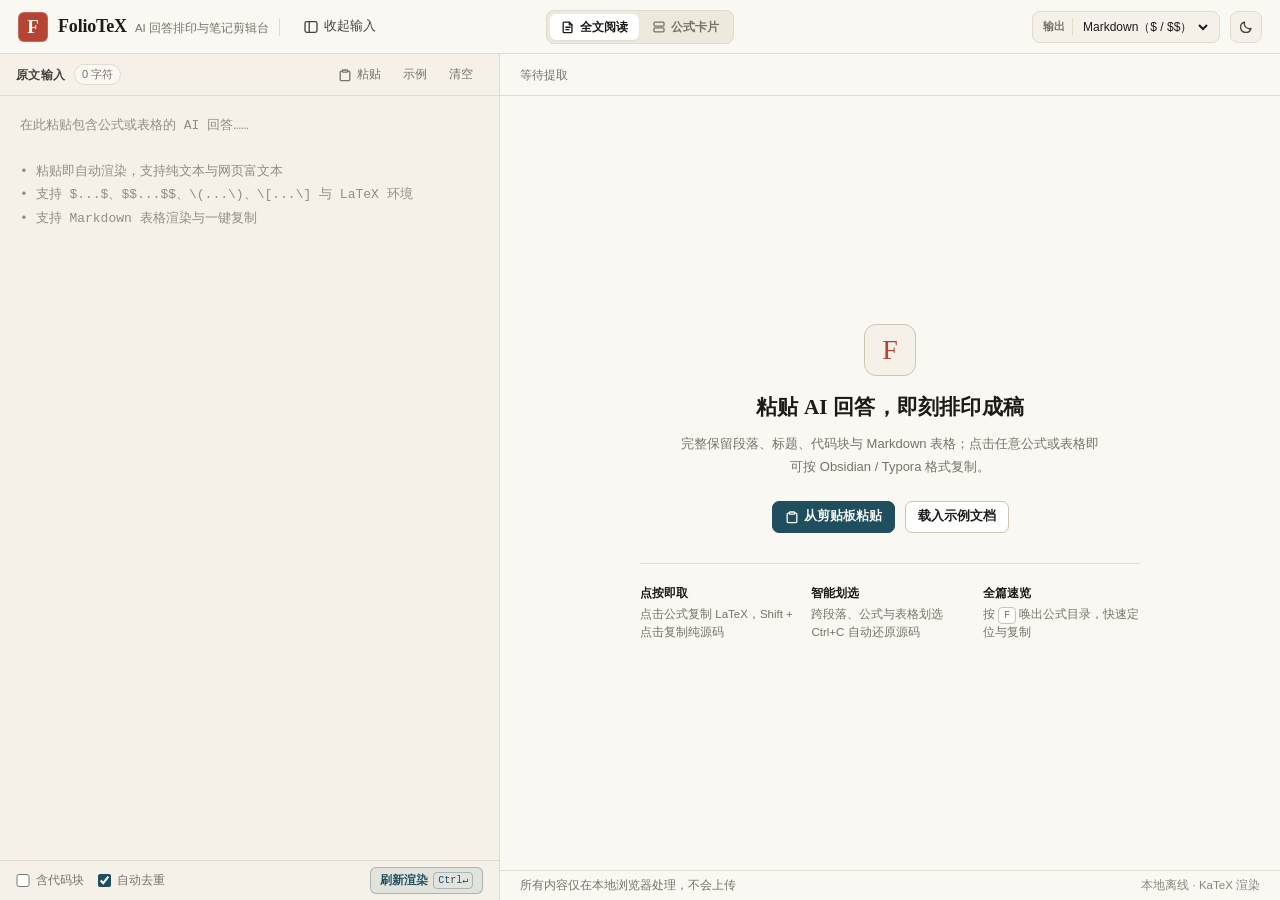
==== commit b6f86cd3: "fix: render inline Markdown formatting spanning across LaTeX formulas" ====
--- a/index.html
+++ b/index.html
@@ -937,7 +937,7 @@
 
 .doc-body strong {
   color: var(--text);
-  font-weight: 600;
+  font-weight: 700;
 }
 
 .doc-body ul,
@@ -3350,7 +3350,7 @@
     original: '原始包装'
   };
 
-  const INLINE_MARK_RE = /(\*\*[^*\n]+\*\*|`[^`\n]+`|\[[^\]\n]+\]\(https?:\/\/[^)\s]+\))/g;
+  const INLINE_MARK_RE = /(`[^`\n]+`|\[([^\]\n]+)\]\((https?:\/\/[^)\s]+)\)|\*\*\*((?:[^*\n]|\*(?!\*\*))+?)\*\*\*(?!\*)|\*\*((?:[^*\n]|\*(?!\*))+?)\*\*(?!\*)|~~((?:[^~\n]|~(?!~))+?)~~|\*(?!\s)((?:[^*\n]*?[^\s*])|[^\s*])\*(?!\*))/g;
 
   const HTML_MATH_SOURCE_SELECTOR = 'annotation[encoding*="x-tex"], script[type^="math/tex"], [data-latex], [data-tex]';
 
@@ -3602,67 +3602,147 @@
     els.formulaSheetModal.hidden = false;
   }
 
-  function appendFormattedLine(parent, line, transform) {
-    if (!line) return;
-    const makeText = function (value) {
-      return document.createTextNode(transform ? transform(value) : value);
-    };
-    INLINE_MARK_RE.lastIndex = 0;
+  function appendTextWithPlaceholders(parent, value, transform, placeholders, placeholderRe) {
+    if (!value) return;
+    if (!placeholders || !placeholders.length || !placeholderRe) {
+      parent.appendChild(document.createTextNode(transform ? transform(value) : value));
+      return;
+    }
+    placeholderRe.lastIndex = 0;
     let last = 0;
     let match;
-    while ((match = INLINE_MARK_RE.exec(line))) {
+    while ((match = placeholderRe.exec(value))) {
       if (match.index > last) {
-        parent.appendChild(makeText(line.slice(last, match.index)));
+        const chunk = value.slice(last, match.index);
+        parent.appendChild(document.createTextNode(transform ? transform(chunk) : chunk));
+      }
+      const occ = placeholders[Number(match[1])];
+      if (occ) {
+        parent.appendChild(makeDocFormula(occ.source, occ.type));
+      }
+      last = match.index + match[0].length;
+    }
+    if (last < value.length) {
+      const rest = value.slice(last);
+      parent.appendChild(document.createTextNode(transform ? transform(rest) : rest));
+    }
+  }
+
+  function appendFormattedLine(parent, line, transform, placeholders, placeholderRe, depth) {
+    if (!line) return;
+    const level = depth || 0;
+    if (level > 6) {
+      appendTextWithPlaceholders(parent, line, transform, placeholders, placeholderRe);
+      return;
+    }
+
+    const re = new RegExp(INLINE_MARK_RE.source, 'g');
+    let last = 0;
+    let match;
+    while ((match = re.exec(line))) {
+      if (match.index > last) {
+        appendTextWithPlaceholders(parent, line.slice(last, match.index), transform, placeholders, placeholderRe);
       }
       const token = match[0];
-      if (token.slice(0, 2) === '**') {
+      if (token.charAt(0) === '`') {
+        const code = document.createElement('code');
+        appendTextWithPlaceholders(code, token.slice(1, -1), null, placeholders, placeholderRe);
+        parent.appendChild(code);
+      } else if (match[2] != null && match[3] != null) {
+        const a = document.createElement('a');
+        a.href = match[3];
+        a.target = '_blank';
+        a.rel = 'noopener noreferrer';
+        appendFormattedLine(a, match[2], transform, placeholders, placeholderRe, level + 1);
+        parent.appendChild(a);
+      } else if (match[4] != null) {
         const strong = document.createElement('strong');
-        strong.textContent = transform ? transform(token.slice(2, -2)) : token.slice(2, -2);
+        const em = document.createElement('em');
+        appendFormattedLine(em, match[4], transform, placeholders, placeholderRe, level + 1);
+        strong.appendChild(em);
         parent.appendChild(strong);
-      } else if (token.charAt(0) === '`') {
-        const code = document.createElement('code');
-        code.textContent = token.slice(1, -1);
-        parent.appendChild(code);
+      } else if (match[5] != null) {
+        const strong = document.createElement('strong');
+        appendFormattedLine(strong, match[5], transform, placeholders, placeholderRe, level + 1);
+        parent.appendChild(strong);
+      } else if (match[6] != null) {
+        const del = document.createElement('del');
+        appendFormattedLine(del, match[6], transform, placeholders, placeholderRe, level + 1);
+        parent.appendChild(del);
+      } else if (match[7] != null) {
+        const em = document.createElement('em');
+        appendFormattedLine(em, match[7], transform, placeholders, placeholderRe, level + 1);
+        parent.appendChild(em);
       } else {
-        const link = /^\[([^\]]+)\]\((https?:\/\/[^)\s]+)\)$/.exec(token);
-        if (link) {
-          const a = document.createElement('a');
-          a.textContent = transform ? transform(link[1]) : link[1];
-          a.href = link[2];
-          a.target = '_blank';
-          a.rel = 'noopener noreferrer';
-          parent.appendChild(a);
-        } else {
-          parent.appendChild(document.createTextNode(token));
-        }
+        appendTextWithPlaceholders(parent, token, transform, placeholders, placeholderRe);
       }
       last = match.index + token.length;
     }
     if (last < line.length) {
-      parent.appendChild(makeText(line.slice(last)));
-    }
-  }
-
-  function appendFormattedText(parent, text, transform) {
+      appendTextWithPlaceholders(parent, line.slice(last), transform, placeholders, placeholderRe);
+    }
+  }
+
+  function appendFormattedText(parent, text, transform, placeholders, placeholderRe) {
     if (!text) return;
     const lines = text.split('\n');
     lines.forEach(function (line, index) {
       if (index > 0) parent.appendChild(document.createElement('br'));
-      appendFormattedLine(parent, line, transform);
+      appendFormattedLine(parent, line, transform, placeholders, placeholderRe, 0);
     });
   }
 
+  function appendInlineSegment(parent, text, segStart, segEnd, inlineOccurrences, transform) {
+    if (segStart >= segEnd) return;
+    if (!inlineOccurrences.length) {
+      appendFormattedText(parent, text.slice(segStart, segEnd), transform);
+      return;
+    }
+
+    const rawSlice = text.slice(segStart, segEnd);
+    let openMark = '\uE000';
+    let closeMark = '\uE001';
+    while (rawSlice.indexOf(openMark) !== -1 || rawSlice.indexOf(closeMark) !== -1) {
+      openMark += '\uE000';
+      closeMark += '\uE001';
+    }
+
+    const placeholders = [];
+    let combined = '';
+    let cursor = segStart;
+    inlineOccurrences.forEach(function (occurrence) {
+      if (occurrence.start > cursor) {
+        combined += text.slice(cursor, occurrence.start);
+      }
+      const idx = placeholders.length;
+      placeholders.push(occurrence);
+      combined += openMark + idx + closeMark;
+      cursor = occurrence.end;
+    });
+    if (cursor < segEnd) {
+      combined += text.slice(cursor, segEnd);
+    }
+
+    const esc = function (s) { return s.replace(/[.*+?^${}()|[\]\\]/g, '\\$&'); };
+    const placeholderRe = new RegExp(esc(openMark) + '(\\d+)' + esc(closeMark), 'g');
+    appendFormattedText(parent, combined, transform, placeholders, placeholderRe);
+  }
+
   function appendInlineRange(parent, text, start, end, occurrences, transform) {
-    let cursor = start;
+    let segStart = start;
+    let inlineBatch = [];
     occurrences.forEach(function (occurrence) {
       if (occurrence.start < start || occurrence.end > end) return;
-      if (occurrence.start > cursor) {
-        appendFormattedText(parent, text.slice(cursor, occurrence.start), transform);
-      }
-      parent.appendChild(makeDocFormula(occurrence.source, occurrence.type));
-      cursor = occurrence.end;
+      if (occurrence.type === 'display') {
+        appendInlineSegment(parent, text, segStart, occurrence.start, inlineBatch, transform);
+        inlineBatch = [];
+        parent.appendChild(makeDocFormula(occurrence.source, occurrence.type));
+        segStart = occurrence.end;
+      } else {
+        inlineBatch.push(occurrence);
+      }
     });
-    if (cursor < end) appendFormattedText(parent, text.slice(cursor, end), transform);
+    appendInlineSegment(parent, text, segStart, end, inlineBatch, transform);
   }
 
   function occurrencesInRange(occurrences, start, end) {
@@ -4157,6 +4237,10 @@
         out += '*' + markdownCellText(node, activeLookup) + '*';
         return;
       }
+      if (tag === 'DEL' || tag === 'S') {
+        out += '~~' + markdownCellText(node, activeLookup) + '~~';
+        return;
+      }
       if (tag === 'A') {
         const href = node.getAttribute('href') || '';
         out += '[' + markdownCellText(node, activeLookup) + '](' + href + ')';
@@ -4280,6 +4364,13 @@
         .map(function (child) { return serializeDocNode(child, lookup, context); })
         .join('');
       return inner ? '*' + inner + '*' : '';
+    }
+
+    if (tag === 'DEL' || tag === 'S') {
+      const inner = Array.from(node.childNodes)
+        .map(function (child) { return serializeDocNode(child, lookup, context); })
+        .join('');
+      return inner ? '~~' + inner + '~~' : '';
     }
 
     if (tag === 'A') {
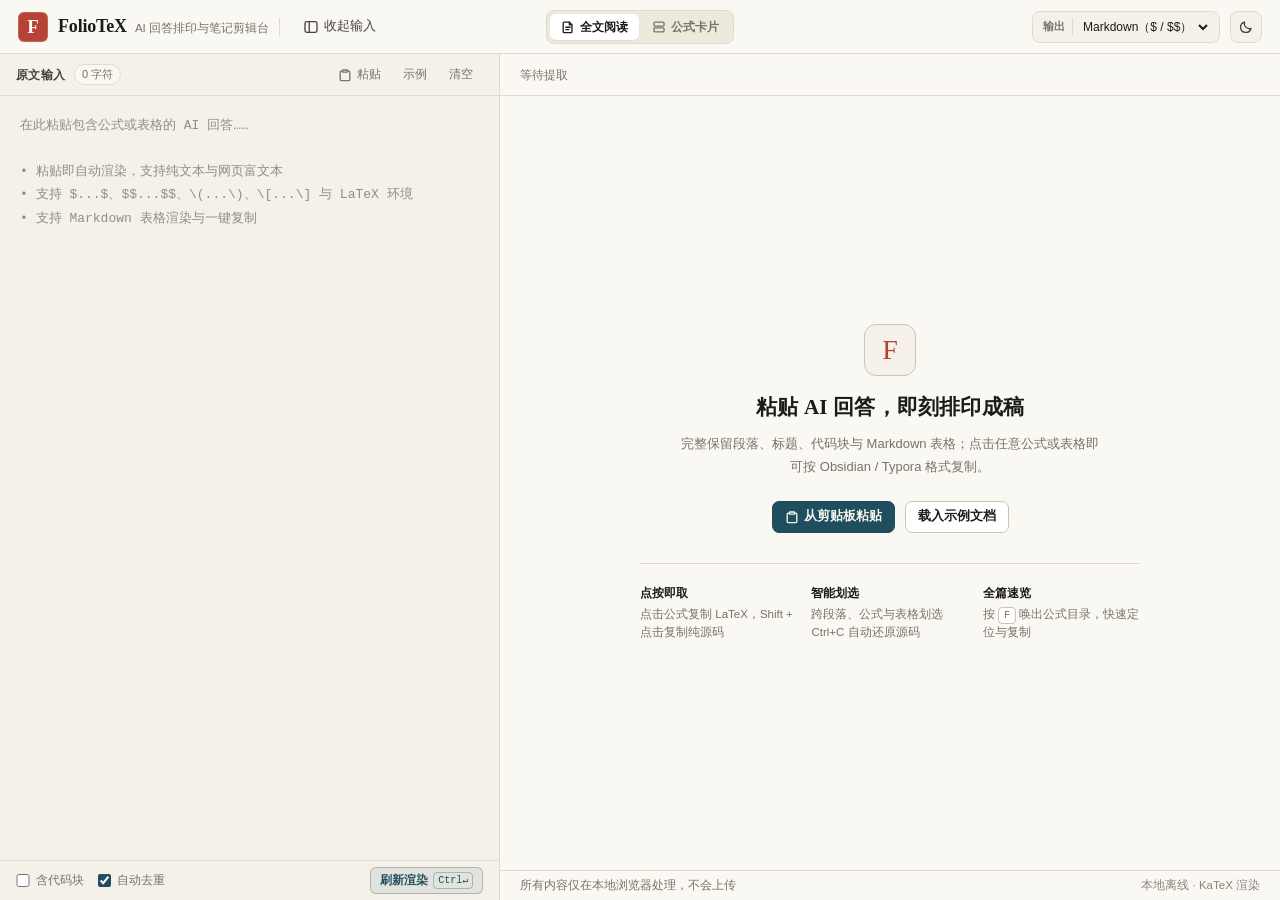
==== commit c21c1d39: "fix: support numeric inline math ($), nested list display math, and tight heading/list blocks" ====
--- a/index.html
+++ b/index.html
@@ -2569,8 +2569,10 @@
     if (!content.trim()) return false;
     if (/\s/.test(text.charAt(open + 1))) return false;
     if (/\s/.test(text.charAt(close - 1))) return false;
-    if (/^[\d.,\s]+$/.test(content)) return false;
+    if (/\d/.test(text.charAt(close + 1))) return false;
+    if (/^[\d.,]+[，。；、]/.test(content)) return false;
     if (/\n[ \t]*\n/.test(content)) return false;
+    if (/\n[ \t]*(?:#{1,6}[ \t]|[-*+][ \t]|\d{1,9}[.)][ \t]|>)/.test(content)) return false;
     return true;
   }
 
@@ -2726,9 +2728,8 @@
           const content = text.slice(i + 1, candidate);
           if (validInlineMath(text, i, candidate, content)) {
             close = candidate;
-            break;
           }
-          searchFrom = candidate + 1;
+          break;
         }
 
         if (close === -1) {
@@ -3731,18 +3732,58 @@
   function appendInlineRange(parent, text, start, end, occurrences, transform) {
     let segStart = start;
     let inlineBatch = [];
+    let afterDisplay = false;
+
+    function flushSegment(s, e, batch, trimTrailingNl) {
+      let a = s;
+      let b = e;
+      if (afterDisplay) {
+        while (a < b && (text.charAt(a) === '\r' || text.charAt(a) === '\n')) a++;
+      }
+      if (trimTrailingNl) {
+        while (b > a && (text.charAt(b - 1) === '\r' || text.charAt(b - 1) === '\n' || text.charAt(b - 1) === ' ' || text.charAt(b - 1) === '\t')) {
+          if (text.charAt(b - 1) === '\n') {
+            b--;
+            while (b > a && (text.charAt(b - 1) === '\r' || text.charAt(b - 1) === ' ' || text.charAt(b - 1) === '\t')) b--;
+            break;
+          }
+          b--;
+        }
+      }
+      appendInlineSegment(parent, text, a, b, batch, transform);
+    }
+
     occurrences.forEach(function (occurrence) {
       if (occurrence.start < start || occurrence.end > end) return;
       if (occurrence.type === 'display') {
-        appendInlineSegment(parent, text, segStart, occurrence.start, inlineBatch, transform);
+        flushSegment(segStart, occurrence.start, inlineBatch, true);
         inlineBatch = [];
         parent.appendChild(makeDocFormula(occurrence.source, occurrence.type));
         segStart = occurrence.end;
+        afterDisplay = true;
       } else {
         inlineBatch.push(occurrence);
       }
     });
-    appendInlineSegment(parent, text, segStart, end, inlineBatch, transform);
+    flushSegment(segStart, end, inlineBatch, false);
+  }
+
+  function isInsideOccurrence(pos, occurrences) {
+    for (let i = 0; i < occurrences.length; i++) {
+      if (occurrences[i].start < pos && pos < occurrences[i].end) return true;
+    }
+    return false;
+  }
+
+  function lineIndent(text, line) {
+    let cols = 0;
+    for (let i = line.start; i < line.end; i++) {
+      const ch = text.charAt(i);
+      if (ch === ' ') cols += 1;
+      else if (ch === '\t') cols += 2;
+      else break;
+    }
+    return cols;
   }
 
   function occurrencesInRange(occurrences, start, end) {
@@ -3777,36 +3818,121 @@
     body.appendChild(p);
   }
 
+  function appendListItemContent(item, text, start, end, occurrences, parentIndent) {
+    const lines = getBlockLines(text, start, end);
+    const bulletRe = /^[-*+][ \t]+/;
+    const orderedRe = /^\d{1,9}[.)][ \t]+/;
+
+    let i = 0;
+    let chunkStart = -1;
+    let chunkEnd = -1;
+
+    function flushChunk() {
+      if (chunkStart === -1 || chunkEnd <= chunkStart) {
+        chunkStart = -1;
+        chunkEnd = -1;
+        return;
+      }
+      appendInlineRange(item, text, chunkStart, chunkEnd, occurrencesInRange(occurrences, chunkStart, chunkEnd));
+      chunkStart = -1;
+      chunkEnd = -1;
+    }
+
+    while (i < lines.length) {
+      const line = lines[i];
+      if (!isInsideOccurrence(line.start, occurrences)) {
+        const trimmed = trimLine(text, line);
+        const indent = lineIndent(text, line);
+        const isNestedUnordered = indent > parentIndent && bulletRe.test(trimmed.text);
+        const isNestedOrdered = indent > parentIndent && orderedRe.test(trimmed.text);
+
+        if (isNestedUnordered || isNestedOrdered) {
+          flushChunk();
+          const subStart = line.start;
+          const subIndent = indent;
+          const subOrdered = isNestedOrdered;
+          let j = i + 1;
+          while (j < lines.length) {
+            const nextLine = lines[j];
+            if (isInsideOccurrence(nextLine.start, occurrences)) {
+              j++;
+              continue;
+            }
+            const nextTrim = trimLine(text, nextLine);
+            if (!nextTrim.text) break;
+            const nextIndent = lineIndent(text, nextLine);
+            if (nextIndent < subIndent) break;
+            if (nextIndent === subIndent) {
+              const matchesSame = subOrdered ? orderedRe.test(nextTrim.text) : bulletRe.test(nextTrim.text);
+              if (!matchesSame) break;
+            }
+            j++;
+          }
+          const subEnd = lines[j - 1].end;
+          const subOcc = occurrencesInRange(occurrences, subStart, subEnd);
+          if (!appendListBlock(item, text, subStart, subEnd, subOcc, subOrdered)) {
+            appendInlineRange(item, text, subStart, subEnd, subOcc);
+          }
+          i = j;
+          continue;
+        }
+      }
+
+      if (chunkStart === -1) chunkStart = line.start;
+      chunkEnd = line.end;
+      i++;
+    }
+    flushChunk();
+  }
+
   function appendListBlock(body, text, start, end, occurrences, ordered) {
-    const crossesLines = occurrences.some(function (occurrence) {
-      return text.slice(occurrence.start, occurrence.end).indexOf('\n') !== -1;
+    const pattern = ordered ? /^\d{1,9}[.)][ \t]+/ : /^[-*+][ \t]+/;
+    const lines = getBlockLines(text, start, end);
+    if (!lines.length) return false;
+
+    const firstTrimmed = trimLine(text, lines[0]);
+    if (!pattern.test(firstTrimmed.text)) return false;
+    const baseIndent = lineIndent(text, lines[0]);
+
+    const items = [];
+    let current = null;
+
+    lines.forEach(function (line) {
+      if (isInsideOccurrence(line.start, occurrences)) {
+        if (current) current.end = line.end;
+        return;
+      }
+      const trimmed = trimLine(text, line);
+      if (!trimmed.text) return;
+      const indent = lineIndent(text, line);
+      const marker = indent <= baseIndent + 1 ? pattern.exec(trimmed.text) : null;
+      if (marker) {
+        current = {
+          contentStart: trimmed.start + marker[0].length,
+          end: line.end
+        };
+        items.push(current);
+      } else if (current) {
+        current.end = line.end;
+      }
     });
-    if (crossesLines) return false;
-
-    const pattern = ordered ? /^\d{1,9}[.)][ \t]+/ : /^[-*+][ \t]+/;
+
+    if (!items.length) return false;
+
     const list = document.createElement(ordered ? 'ol' : 'ul');
-    let item = null;
-
-    getBlockLines(text, start, end).forEach(function (line) {
-      const trimmed = trimLine(text, line);
-      if (!trimmed.text) {
-        item = null;
-        return;
-      }
-      const marker = pattern.exec(trimmed.text);
-      if (marker) {
-        item = document.createElement('li');
-        appendInlineRange(item, text, trimmed.start + marker[0].length, trimmed.end, occurrences);
-        list.appendChild(item);
-      } else if (item) {
-        item.appendChild(document.createElement('br'));
-        appendInlineRange(item, text, trimmed.start, trimmed.end, occurrences);
-      } else {
-        item = null;
-      }
+    if (ordered) {
+      const startMatch = /^(\d{1,9})[.)][ \t]+/.exec(firstTrimmed.text);
+      if (startMatch && startMatch[1] !== '1') {
+        list.setAttribute('start', startMatch[1]);
+      }
+    }
+
+    items.forEach(function (entry) {
+      const li = document.createElement('li');
+      appendListItemContent(li, text, entry.contentStart, entry.end, occurrences, baseIndent);
+      list.appendChild(li);
     });
 
-    if (!list.children.length) return false;
     body.appendChild(list);
     return true;
   }
@@ -3818,20 +3944,40 @@
     if (crossesLines) return false;
 
     const quote = document.createElement('blockquote');
-    let written = 0;
-
-    getBlockLines(text, start, end).forEach(function (line) {
+    const lines = getBlockLines(text, start, end);
+    let currentList = null;
+    let currentP = null;
+
+    lines.forEach(function (line) {
       const trimmed = trimLine(text, line);
       if (!trimmed.text) return;
       let contentStart = trimmed.start;
       const marker = /^>[ \t]?/.exec(trimmed.text);
       if (marker) contentStart += marker[0].length;
-      if (written > 0) quote.appendChild(document.createElement('br'));
-      appendInlineRange(quote, text, contentStart, trimmed.end, occurrences);
-      written++;
+      const innerText = text.slice(contentStart, trimmed.end);
+      const bullet = /^[ \t]*[-*+][ \t]+/.exec(innerText);
+      if (bullet) {
+        currentP = null;
+        if (!currentList) {
+          currentList = document.createElement('ul');
+          quote.appendChild(currentList);
+        }
+        const li = document.createElement('li');
+        appendInlineRange(li, text, contentStart + bullet[0].length, trimmed.end, occurrences);
+        currentList.appendChild(li);
+      } else {
+        currentList = null;
+        if (!currentP) {
+          currentP = document.createElement('p');
+          quote.appendChild(currentP);
+        } else {
+          currentP.appendChild(document.createElement('br'));
+        }
+        appendInlineRange(currentP, text, contentStart, trimmed.end, occurrences);
+      }
     });
 
-    if (!written) return false;
+    if (!quote.children.length) return false;
     body.appendChild(quote);
     return true;
   }
@@ -3898,9 +4044,14 @@
 
     const heading = /^(#{1,6})[ \t]+/.exec(blockText);
     if (heading) {
+      const lines = getBlockLines(text, start, end);
+      const firstLineEnd = lines.length ? lines[0].end : end;
       const element = document.createElement('h' + heading[1].length);
-      appendInlineRange(element, text, start + heading[0].length, end, local);
+      appendInlineRange(element, text, start + heading[0].length, firstLineEnd, occurrencesInRange(local, start, firstLineEnd));
       body.appendChild(element);
+      if (firstLineEnd < end) {
+        appendBlock(body, text, firstLineEnd + 1, end, local);
+      }
       return;
     }
 
@@ -3928,6 +4079,18 @@
         appendParagraph(body, text, start, end, local);
       }
       return;
+    }
+
+    const blockLines = getBlockLines(text, start, end);
+    for (let li = 1; li < blockLines.length; li++) {
+      const line = blockLines[li];
+      if (isInsideOccurrence(line.start, local)) continue;
+      const trimmed = trimLine(text, line);
+      if (/^(?:#{1,6}[ \t]+|[-*+][ \t]+|\d{1,9}[.)][ \t]+|>[ \t]?|(?:-{3,}|\*{3,}|_{3,})[ \t]*$)/.test(trimmed.text)) {
+        appendParagraph(body, text, start, line.start - 1, occurrencesInRange(local, start, line.start - 1));
+        appendBlock(body, text, line.start, end, local);
+        return;
+      }
     }
 
     appendParagraph(body, text, start, end, local);
